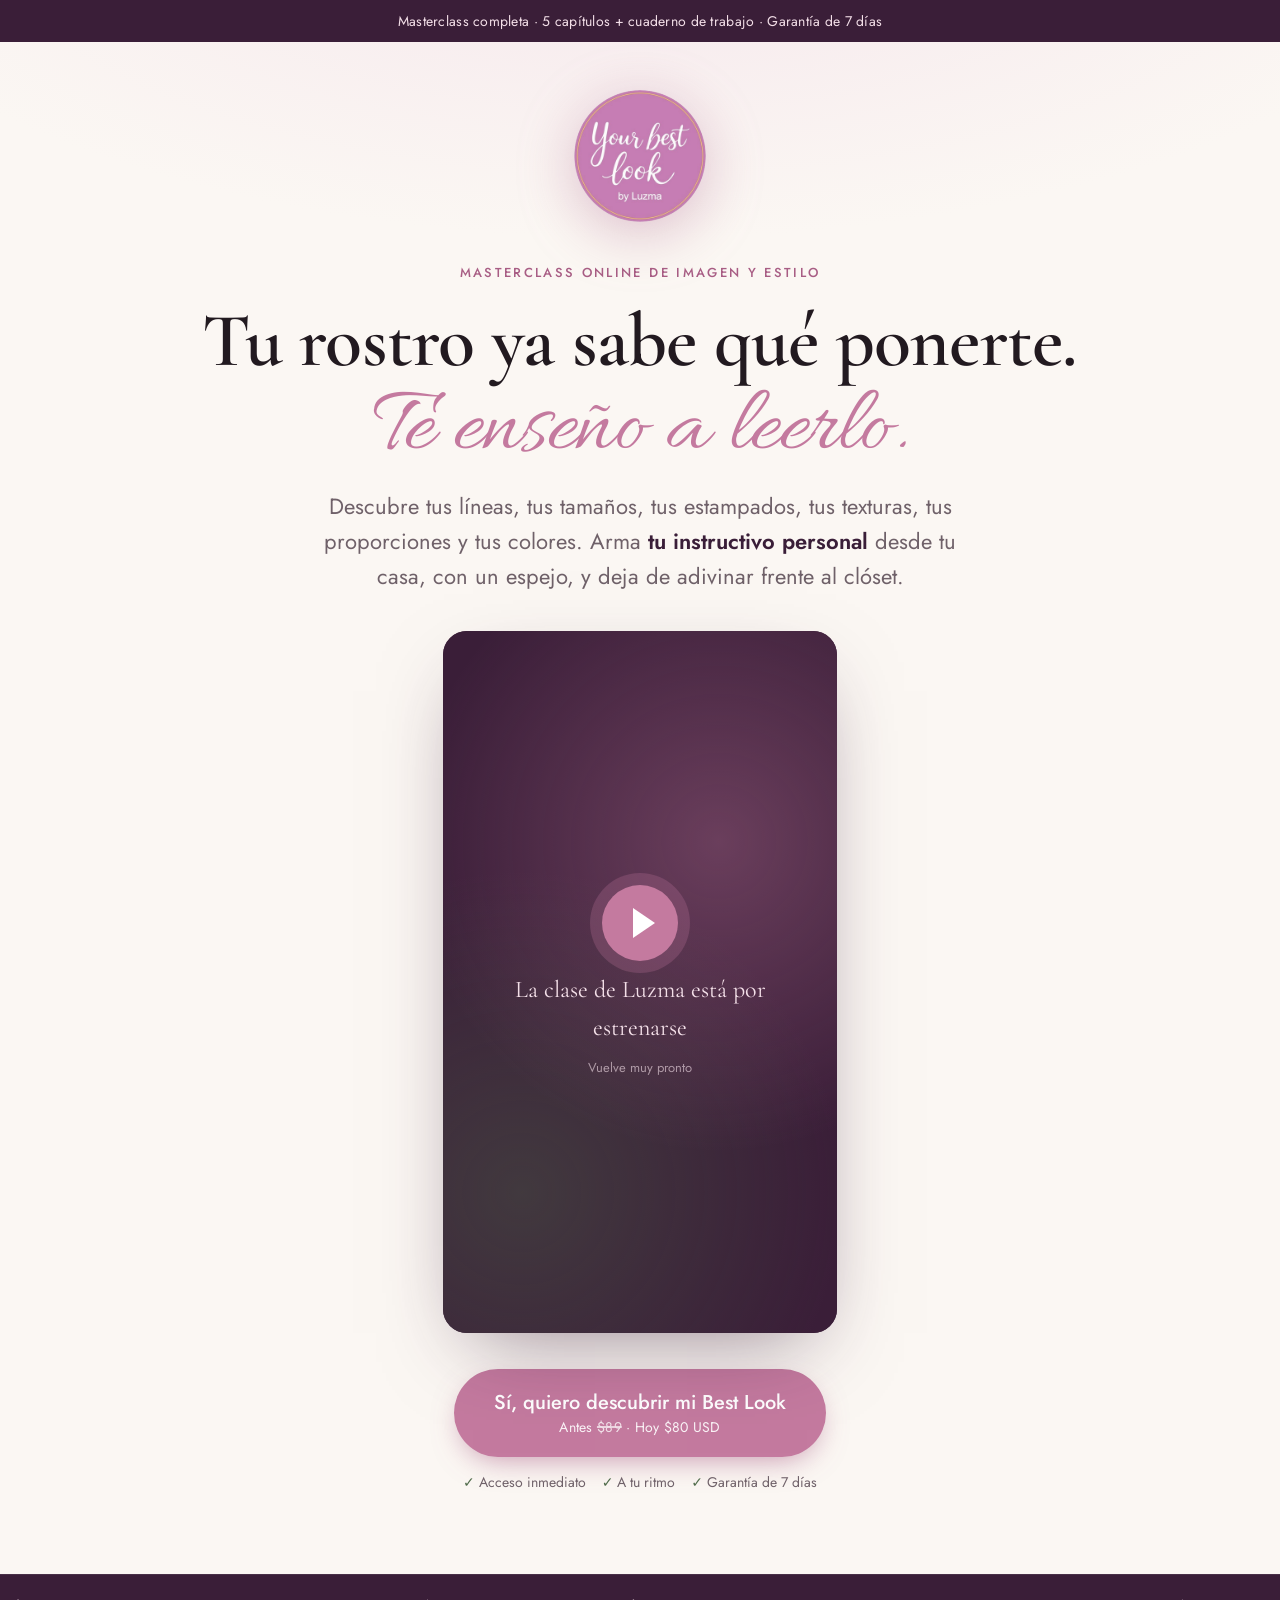
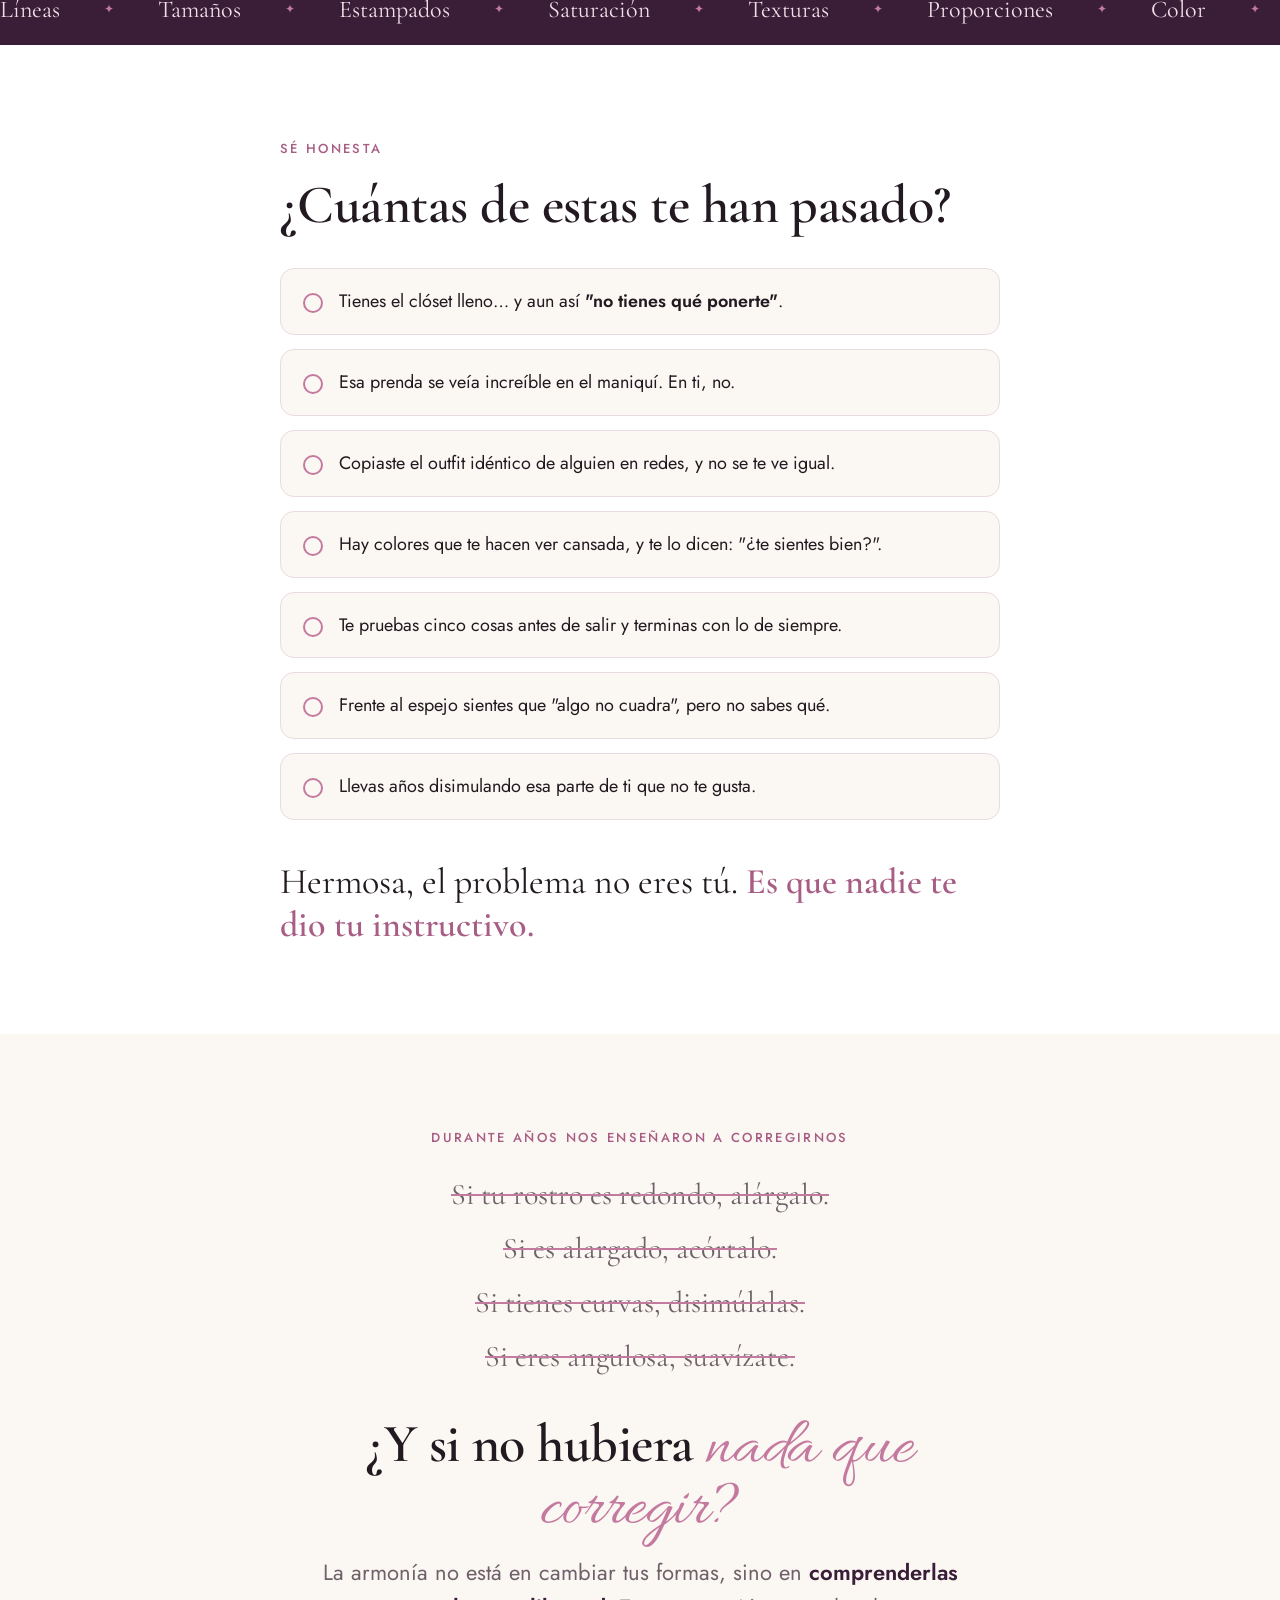
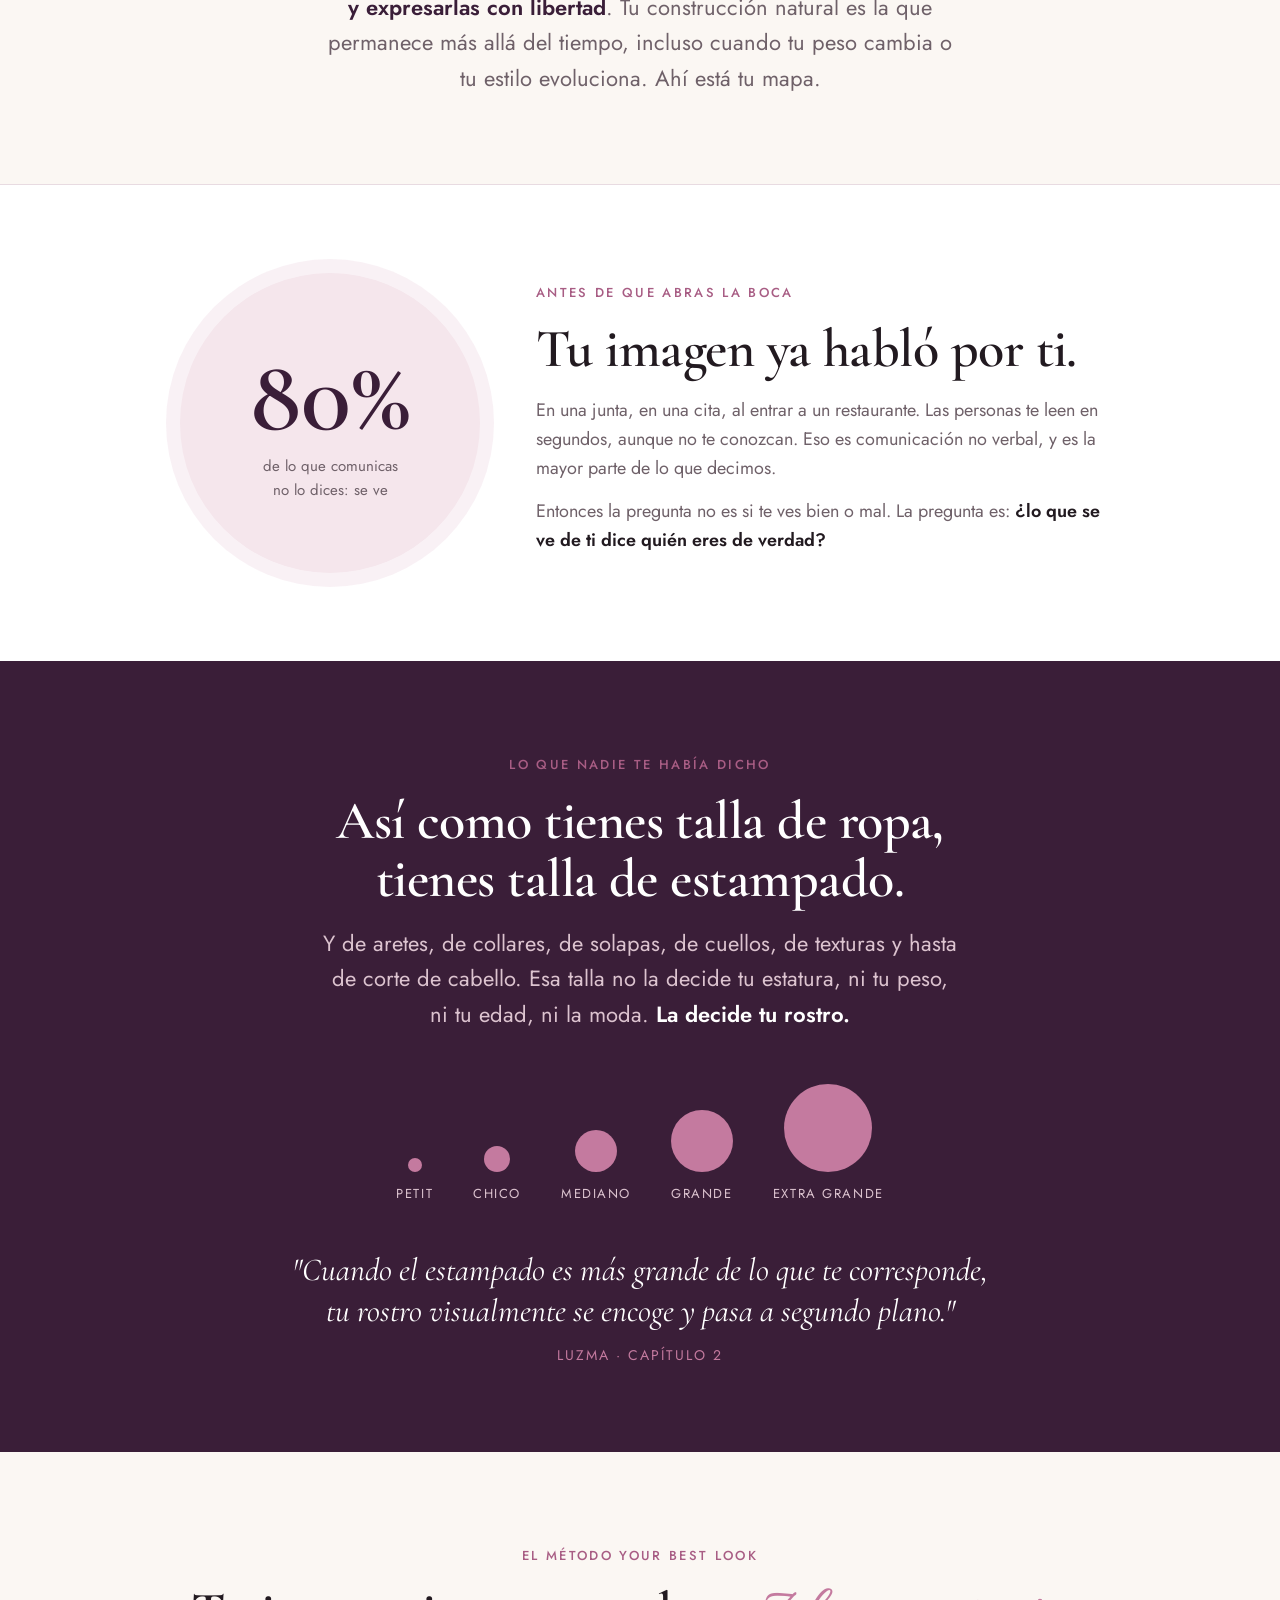
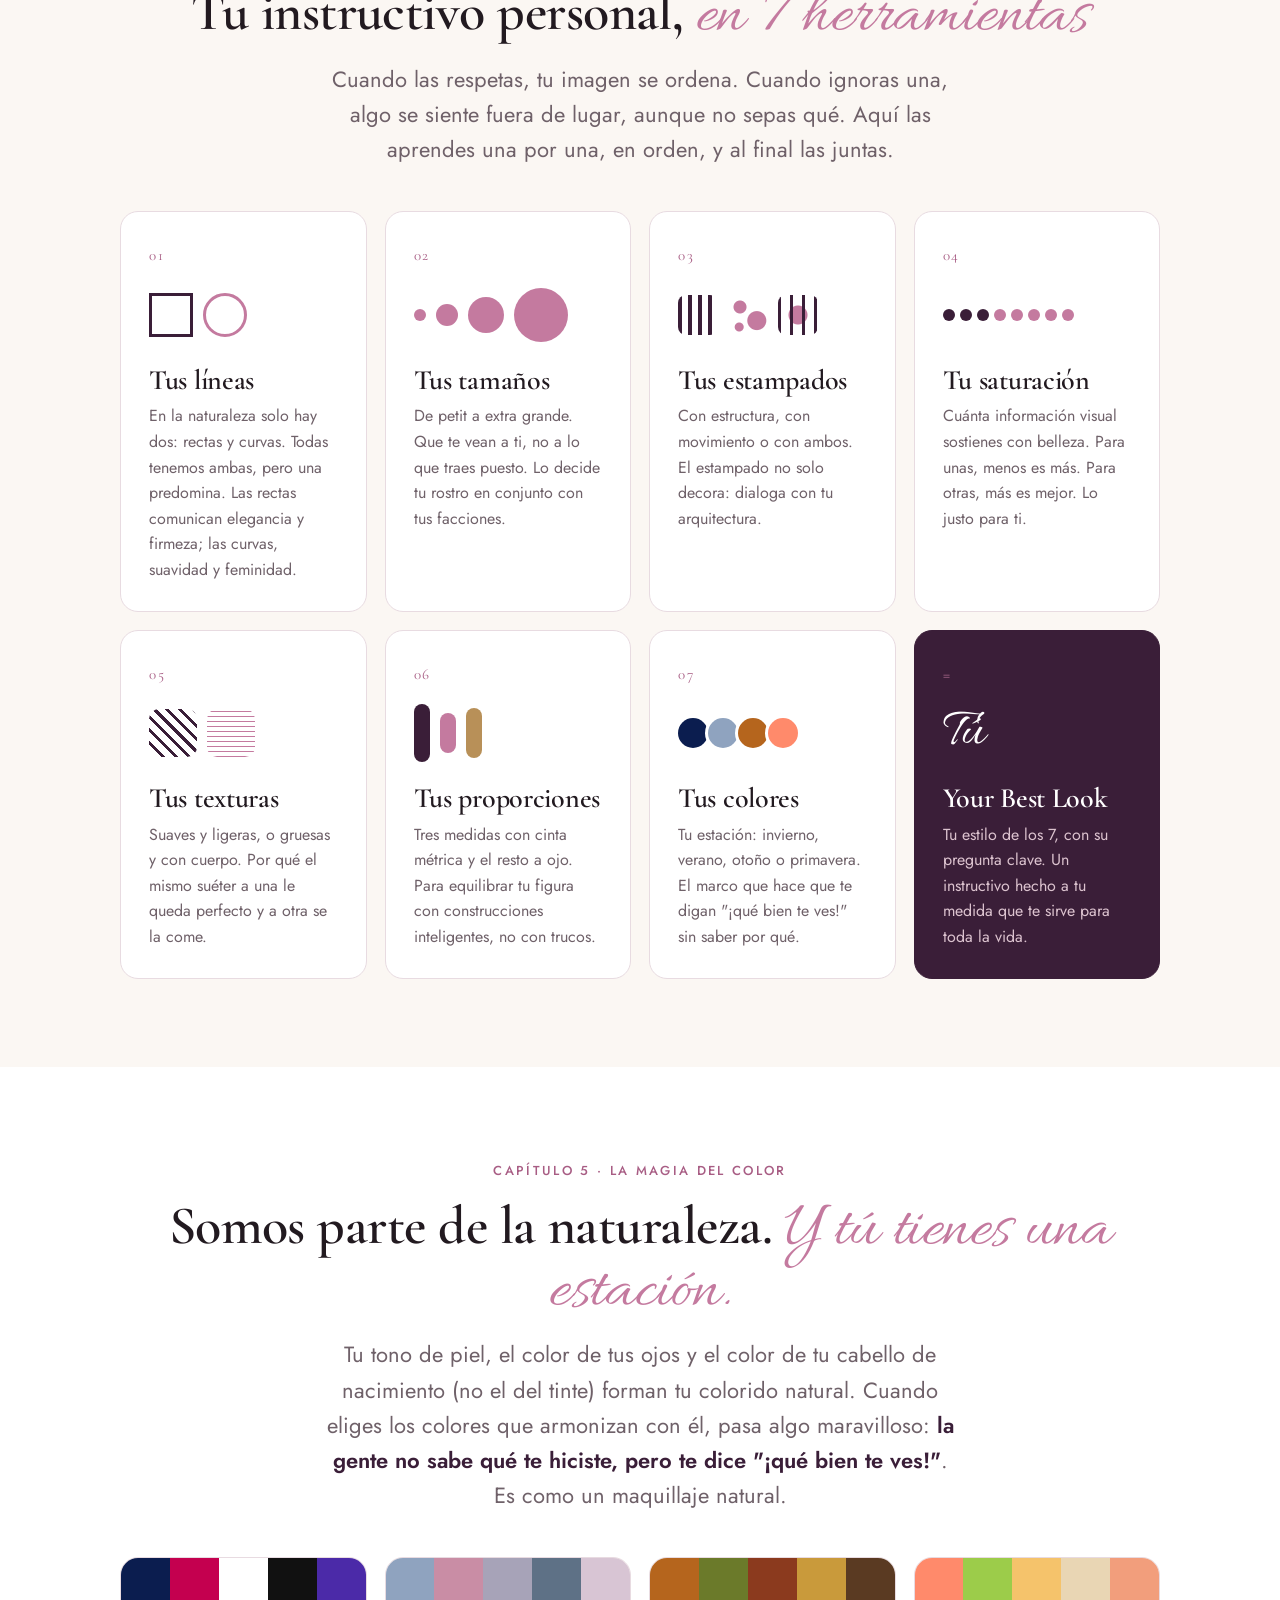
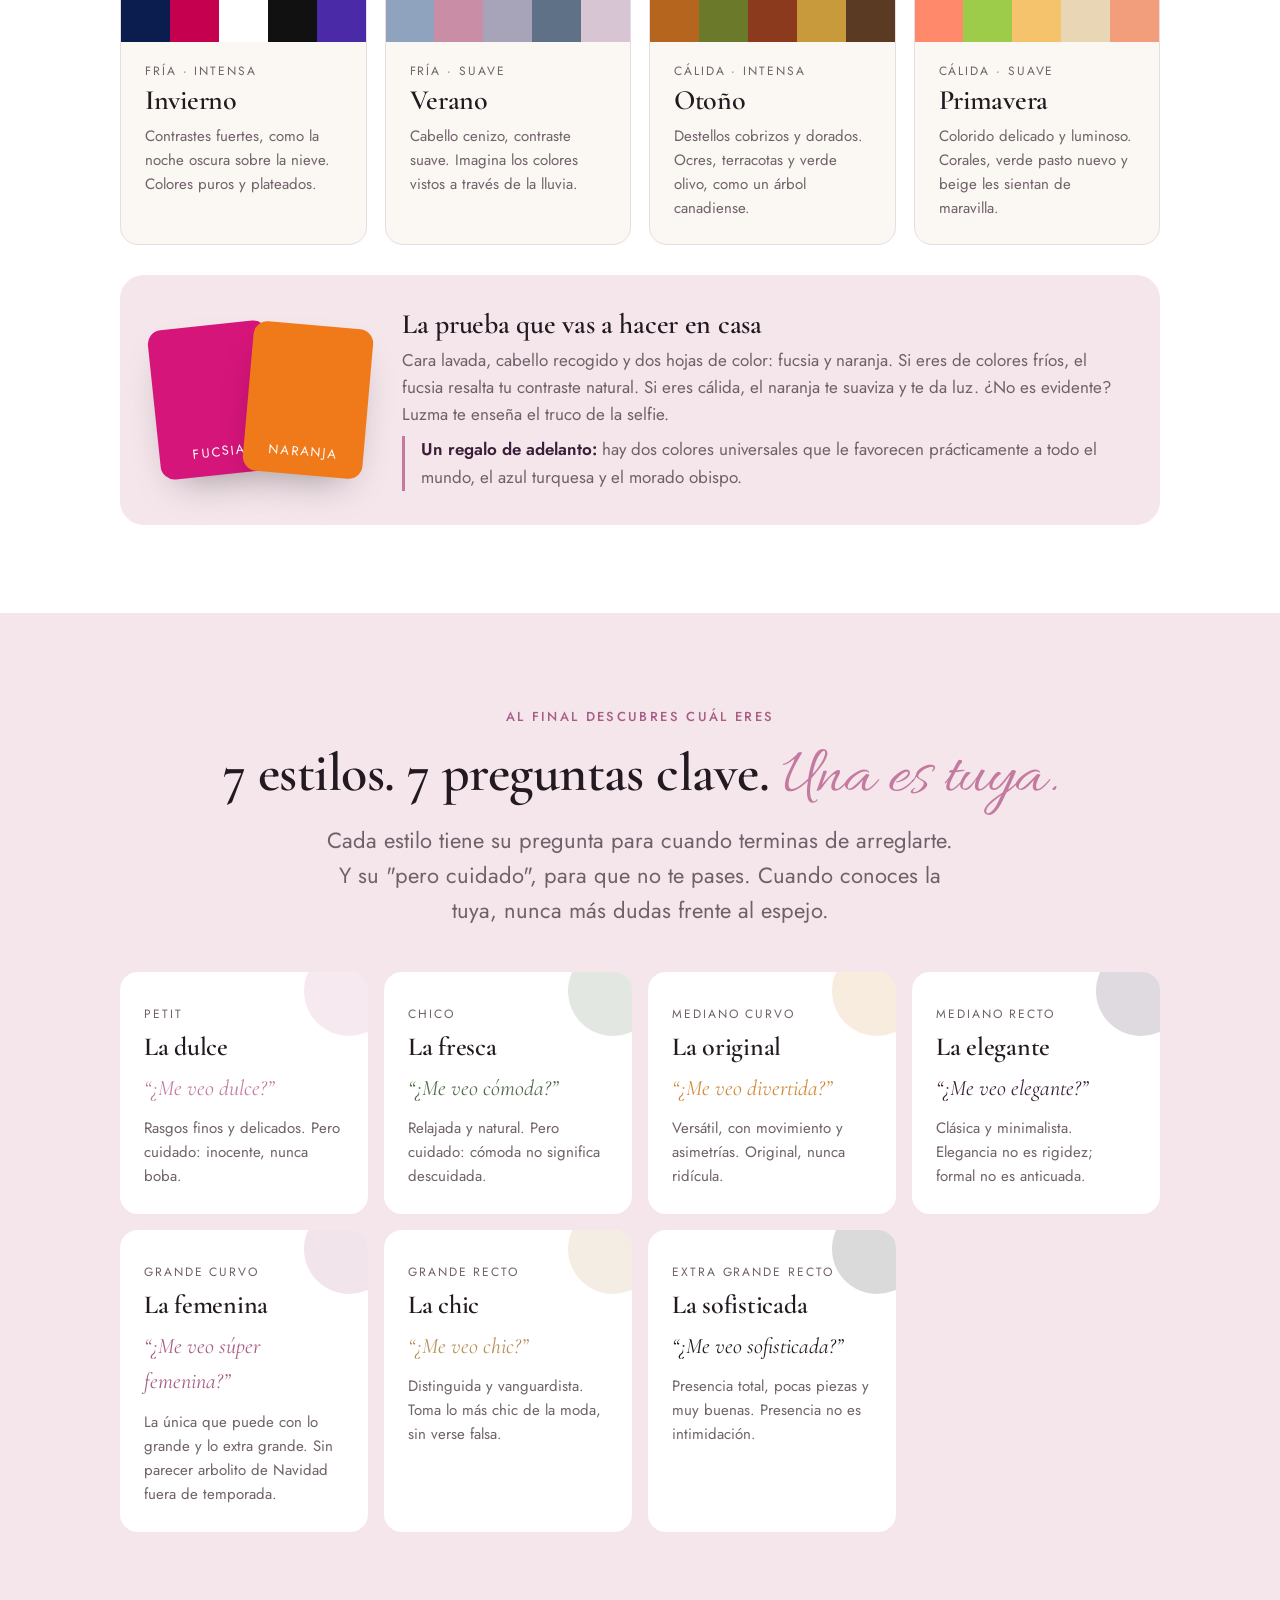
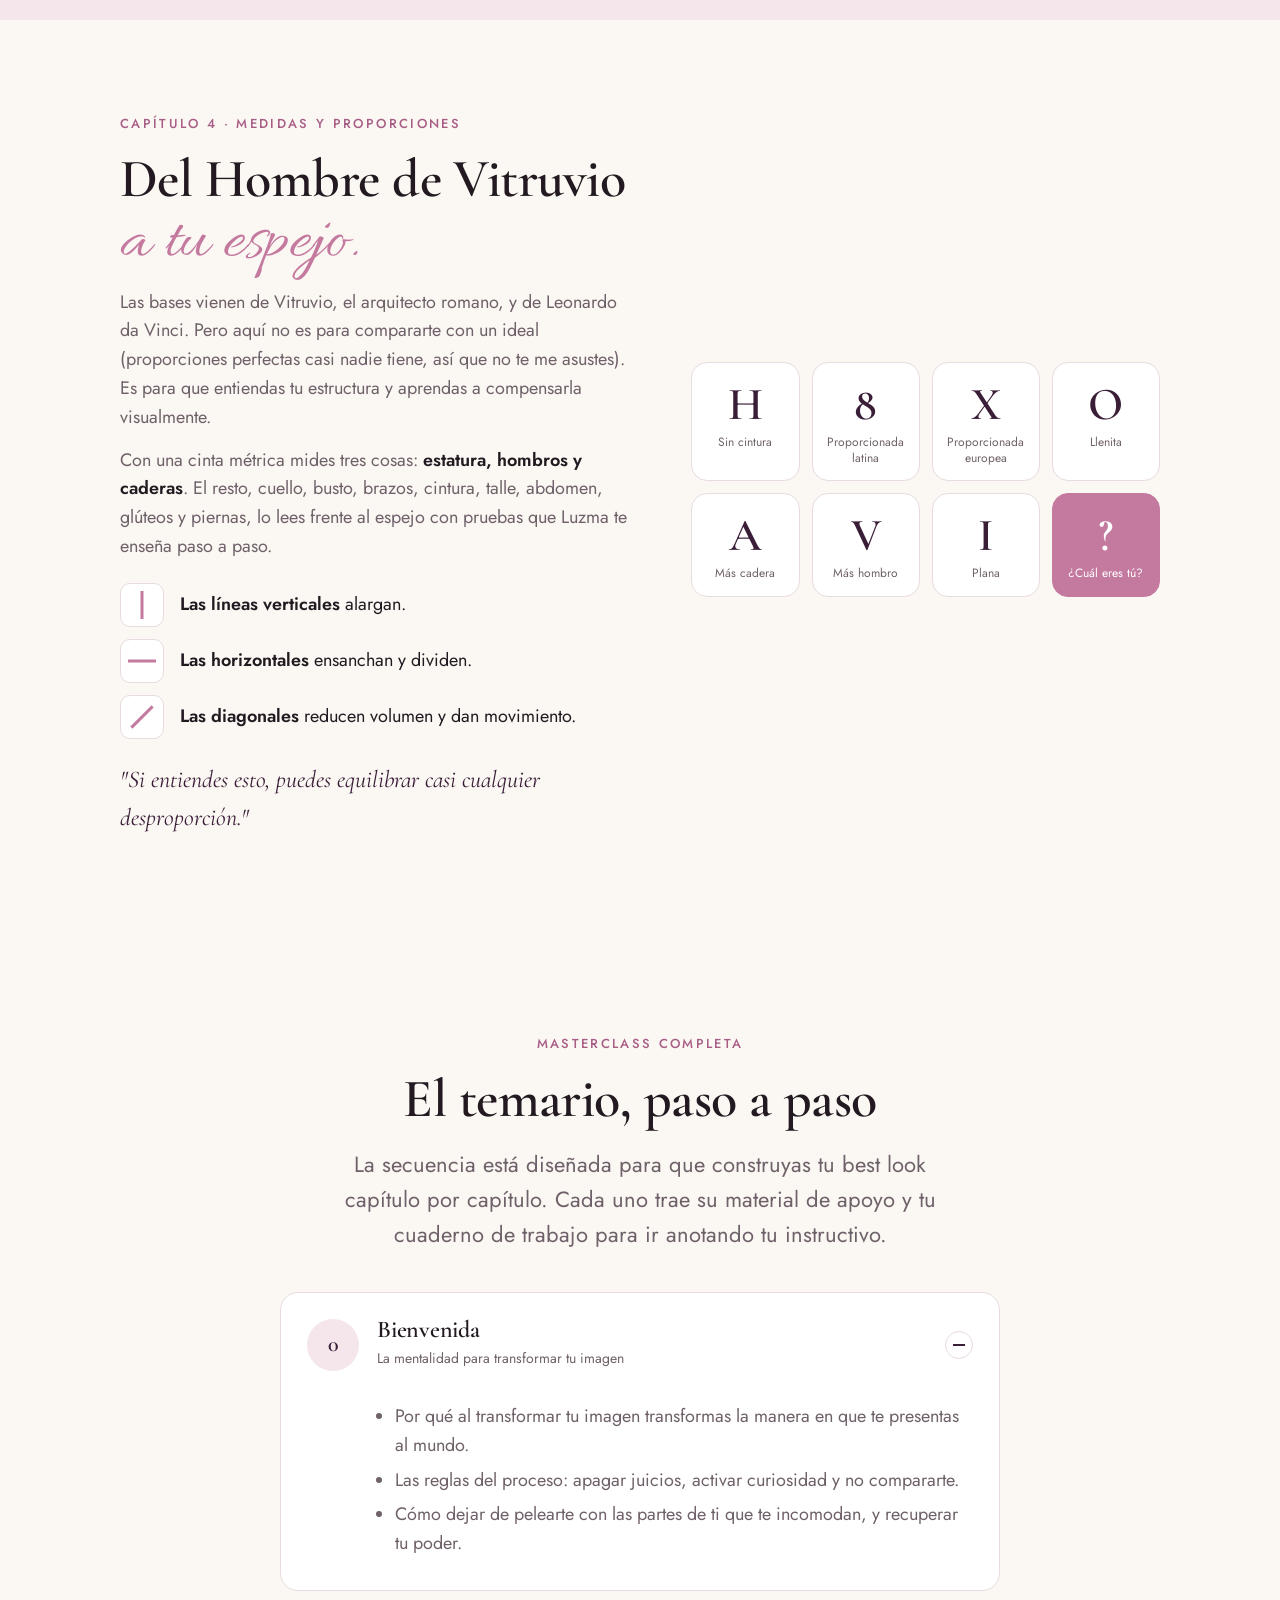
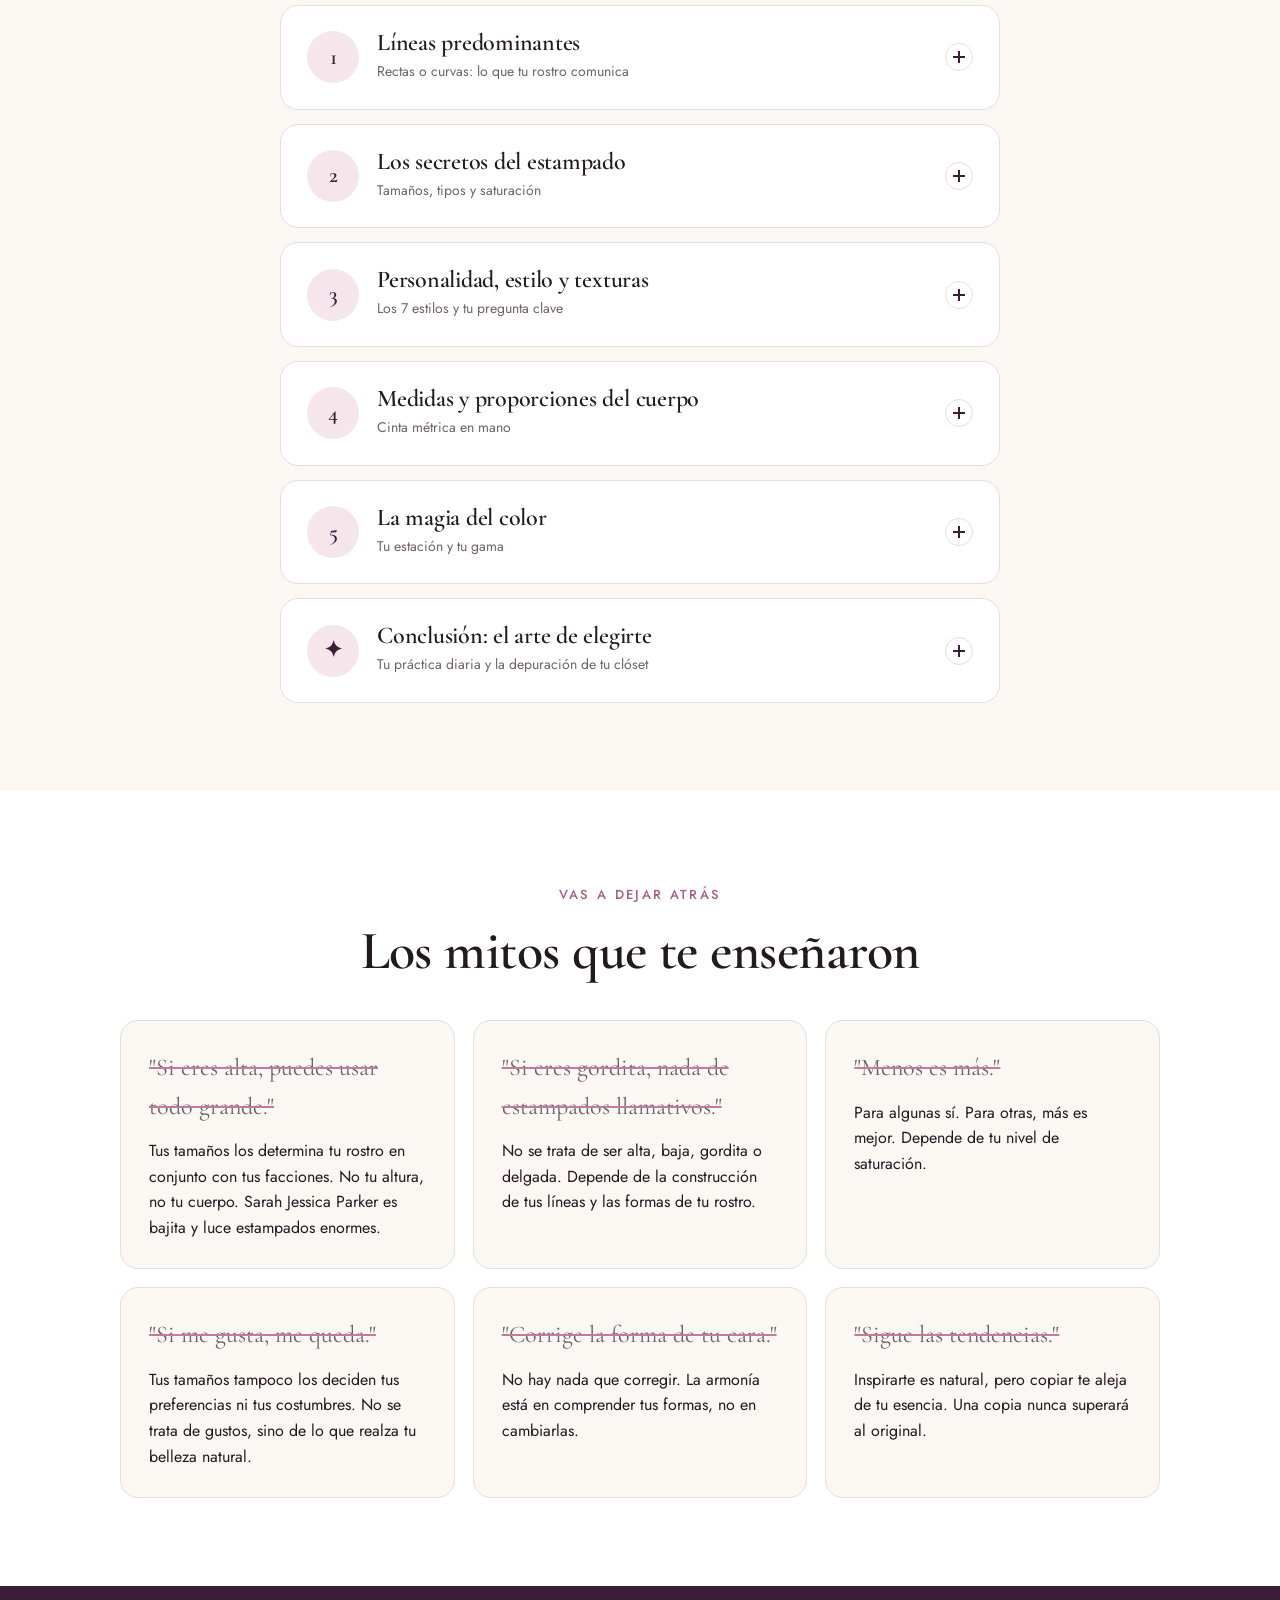
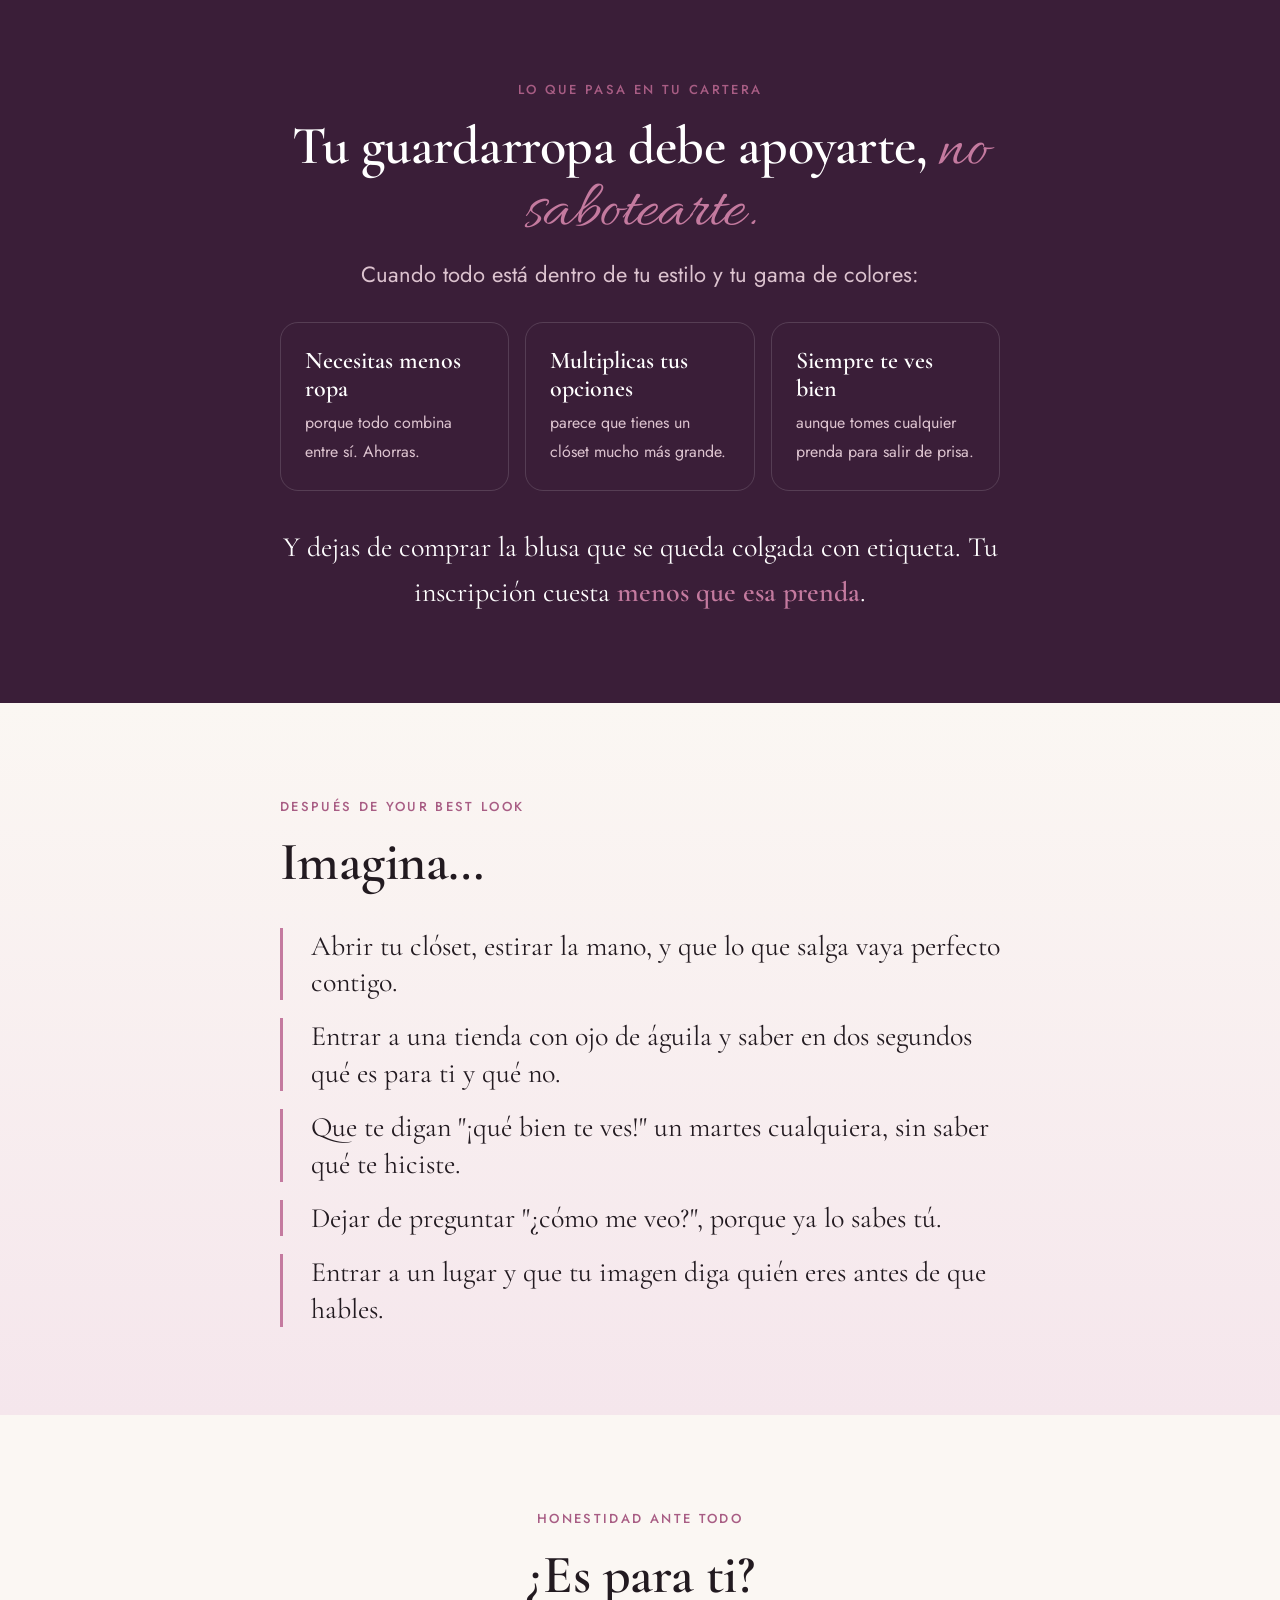
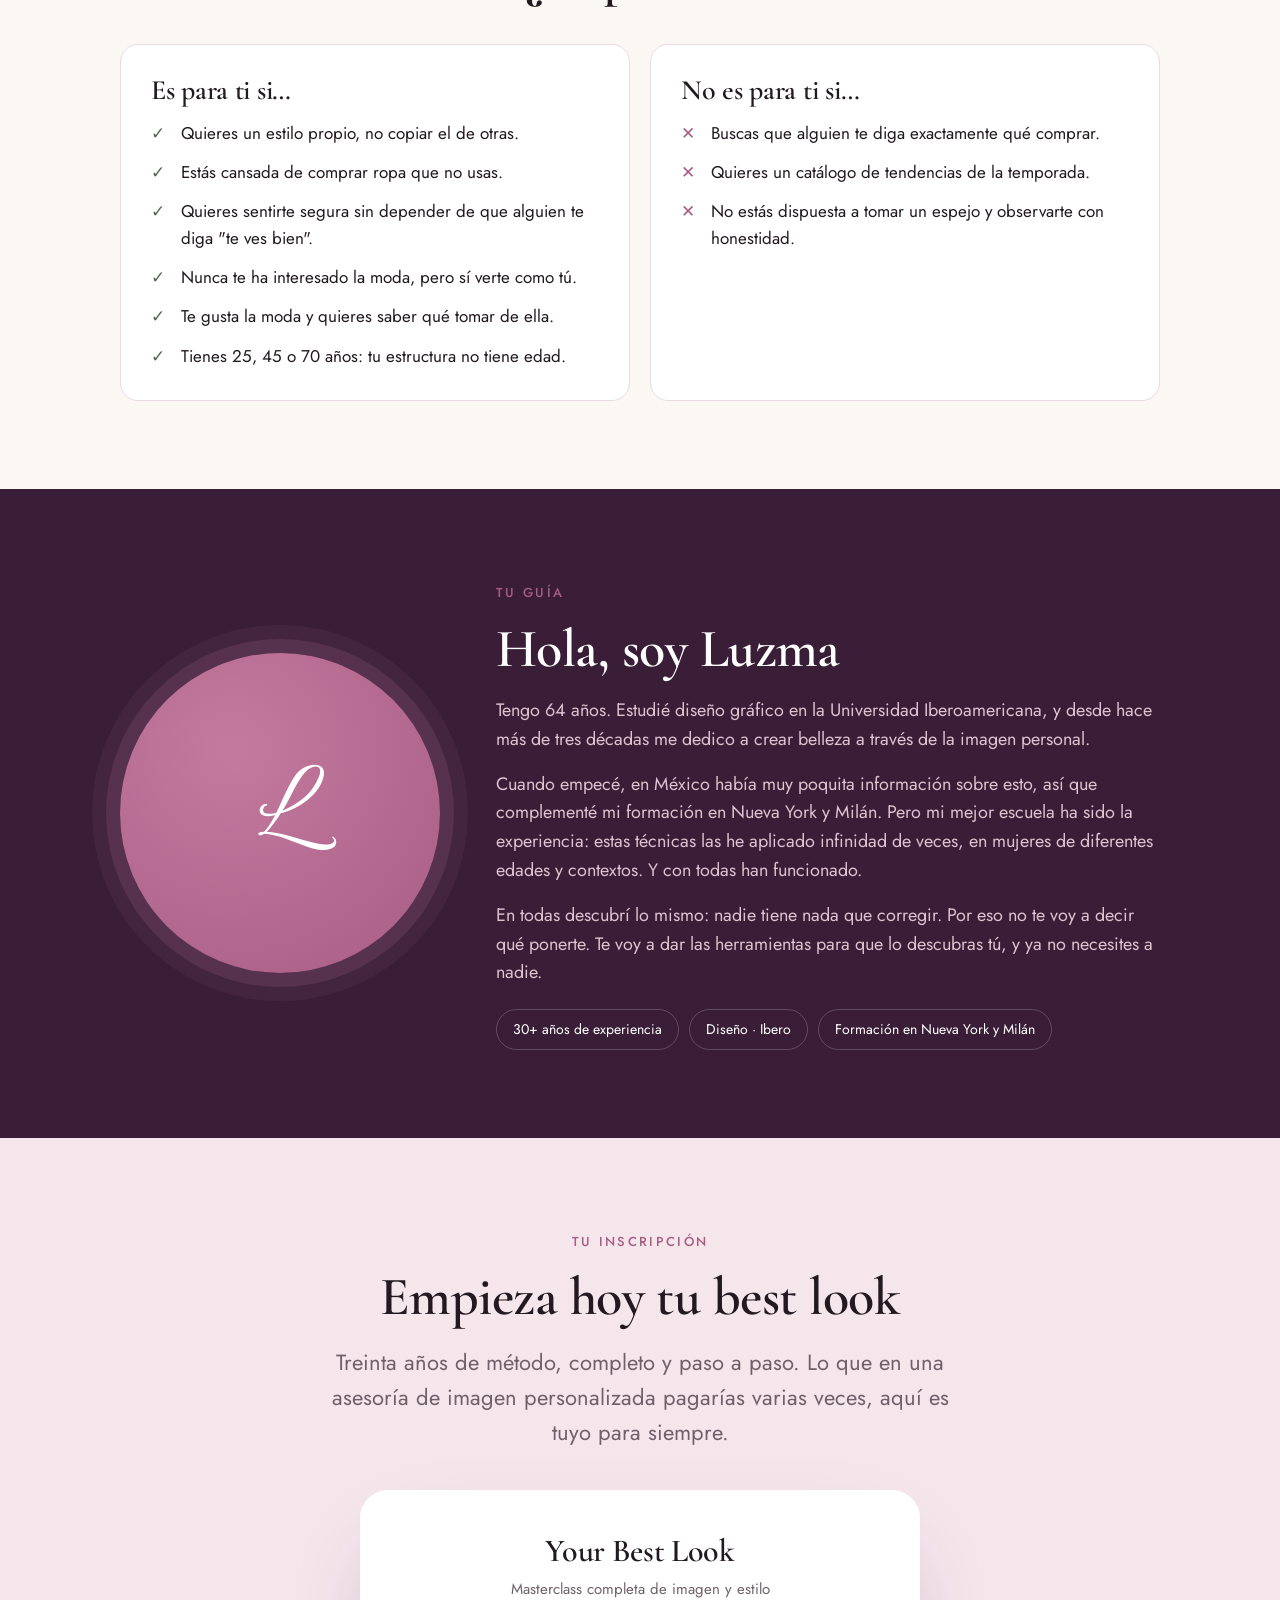
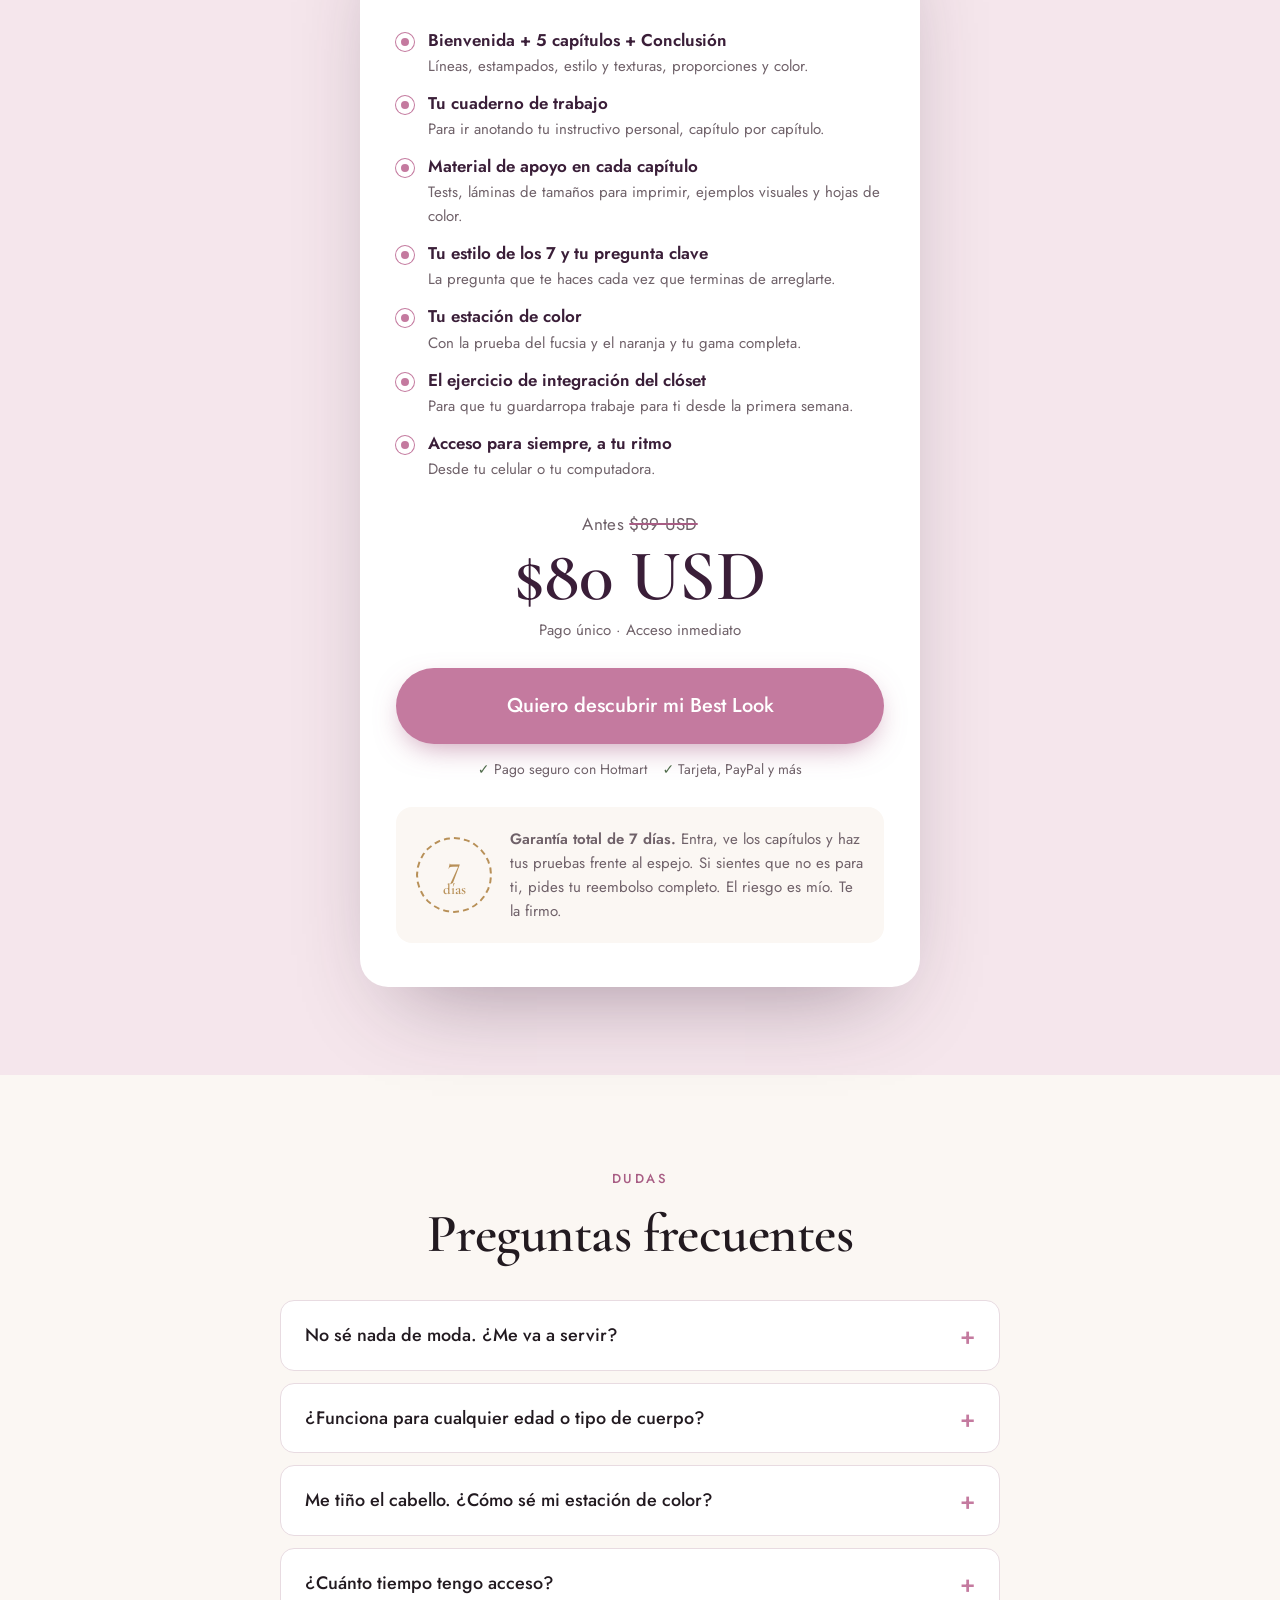
==== index.html @ 501641e7 "Regresar a la versión rosita Co-Authored-By: Claude Opus 5.5 <noreply@anthropic.com>" ====
<!doctype html>
<html lang="es">
<head>
<meta charset="utf-8">
<meta name="viewport" content="width=device-width,initial-scale=1">
<!-- Meta Pixel -->
<script>
!function(f,b,e,v,n,t,s){if(f.fbq)return;n=f.fbq=function(){n.callMethod?
n.callMethod.apply(n,arguments):n.queue.push(arguments)};if(!f._fbq)f._fbq=n;
n.push=n;n.loaded=!0;n.version='2.0';n.queue=[];t=b.createElement(e);t.async=!0;
t.src=v;s=b.getElementsByTagName(e)[0];s.parentNode.insertBefore(t,s)}(window,
document,'script','https://connect.facebook.net/en_US/fbevents.js');
fbq('init', '2261263981474725');
fbq('track', 'PageView');
</script>
<noscript><img height="1" width="1" style="display:none" src="https://www.facebook.com/tr?id=2261263981474725&ev=PageView&noscript=1"></noscript>
<!-- End Meta Pixel -->
<title>Your Best Look by Luzma | Masterclass online de imagen y estilo</title>
<meta name="description" content="Tu rostro ya sabe qué ponerte. Aprende a leerlo con Luzma: líneas, tamaños, estampados, saturación, texturas, proporciones y color. Masterclass online · $80 USD · Garantía de 7 días.">
<meta property="og:title" content="Your Best Look by Luzma">
<meta property="og:description" content="No te falta ropa. Te falta tu instructivo personal. Masterclass online de imagen y estilo con Luzma, 30+ años creando belleza.">
<link rel="icon" type="image/png" href="assets/favicon.png">
<link rel="apple-touch-icon" href="assets/apple-touch-icon.png">
<meta property="og:image" content="https://your-best-look.lafinestra-web.workers.dev/assets/og.jpg">
<meta name="theme-color" content="#3a1e38">
<link rel="preconnect" href="https://fonts.googleapis.com"><link rel="preconnect" href="https://fonts.gstatic.com" crossorigin>
<link href="https://fonts.googleapis.com/css2?family=Allura&family=Cormorant+Garamond:ital,wght@0,500;0,600;1,500&family=Jost:wght@400;500;600&display=swap" rel="stylesheet">
<link rel="stylesheet" href="assets/styles.css?v=10">
</head>
<body>

<div class="topbar">Masterclass completa · 5 capítulos + cuaderno de trabajo · Garantía de <span data-guarantee>7</span> días</div>

<!-- HERO -->
<header class="hero center">
  <div class="wrap">
    <img class="logo-img" src="assets/logo.png" alt="Your Best Look by Luzma" width="140" height="140"><br>
    <span class="eyebrow">Masterclass online de imagen y estilo</span>
    <h1>Tu rostro ya sabe qué ponerte. <em class="s">Te enseño a leerlo.</em></h1>
    <p class="lead">Descubre tus líneas, tus tamaños, tus estampados, tus texturas, tus proporciones y tus colores. Arma <b>tu instructivo personal</b> desde tu casa, con un espejo, y deja de adivinar frente al clóset.</p>
    <div class="video" data-video></div>
    <div class="hero-cta" data-hero-cta>
      <a class="btn btn--lg btn--stack" data-checkout href="#">Sí, quiero descubrir mi Best Look<small>Antes <s data-price-before>$89</s> · Hoy <span data-price>$80 USD</span></small></a>
      <div class="micro"><span>Acceso inmediato</span><span>A tu ritmo</span><span>Garantía de <span data-guarantee>7</span> días</span></div>
    </div>
  </div>
</header>

<!-- TIRA DE HERRAMIENTAS -->
<div class="toolstrip" aria-label="Lo que vas a dominar">
  <div class="toolstrip__track">
    <span>Líneas</span><span>Tamaños</span><span>Estampados</span><span>Saturación</span><span>Texturas</span><span>Proporciones</span><span>Color</span><span>Tu estilo</span>
    <span aria-hidden="true">Líneas</span><span aria-hidden="true">Tamaños</span><span aria-hidden="true">Estampados</span><span aria-hidden="true">Saturación</span><span aria-hidden="true">Texturas</span><span aria-hidden="true">Proporciones</span><span aria-hidden="true">Color</span><span aria-hidden="true">Tu estilo</span>
  </div>
</div>

<!-- ¿TE SUENA? -->
<section class="pain">
  <div class="wrap narrow">
    <span class="eyebrow">Sé honesta</span>
    <h2>¿Cuántas de estas te han pasado?</h2>
    <ul class="pain-list">
      <li>Tienes el clóset lleno… y aun así <b>"no tienes qué ponerte"</b>.</li>
      <li>Esa prenda se veía increíble en el maniquí. En ti, no.</li>
      <li>Copiaste el outfit idéntico de alguien en redes, y no se te ve igual.</li>
      <li>Hay colores que te hacen ver cansada, y te lo dicen: "¿te sientes bien?".</li>
      <li>Te pruebas cinco cosas antes de salir y terminas con lo de siempre.</li>
      <li>Frente al espejo sientes que "algo no cuadra", pero no sabes qué.</li>
      <li>Llevas años disimulando esa parte de ti que no te gusta.</li>
    </ul>
    <p class="pain-turn">Hermosa, el problema no eres tú. <b>Es que nadie te dio tu instructivo.</b></p>
  </div>
</section>

<!-- NOS ENSEÑARON AL REVÉS -->
<section class="reverse">
  <div class="wrap narrow center">
    <span class="eyebrow">Durante años nos enseñaron a corregirnos</span>
    <div class="rules">
      <p><s>Si tu rostro es redondo, alárgalo.</s></p>
      <p><s>Si es alargado, acórtalo.</s></p>
      <p><s>Si tienes curvas, disimúlalas.</s></p>
      <p><s>Si eres angulosa, suavízate.</s></p>
    </div>
    <h2>¿Y si no hubiera <em class="s">nada que corregir?</em></h2>
    <p class="lead">La armonía no está en cambiar tus formas, sino en <b>comprenderlas y expresarlas con libertad</b>. Tu construcción natural es la que permanece más allá del tiempo, incluso cuando tu peso cambia o tu estilo evoluciona. Ahí está tu mapa.</p>
  </div>
</section>

<!-- NO VERBAL -->
<section class="nonverbal">
  <div class="wrap nv-grid">
    <div class="nv-stat"><b>80%</b><span>de lo que comunicas<br>no lo dices: se ve</span></div>
    <div>
      <span class="eyebrow">Antes de que abras la boca</span>
      <h2>Tu imagen ya habló por ti.</h2>
      <p>En una junta, en una cita, al entrar a un restaurante. Las personas te leen en segundos, aunque no te conozcan. Eso es comunicación no verbal, y es la mayor parte de lo que decimos.</p>
      <p>Entonces la pregunta no es si te ves bien o mal. La pregunta es: <b>¿lo que se ve de ti dice quién eres de verdad?</b></p>
    </div>
  </div>
</section>

<!-- LA GRAN IDEA -->
<section class="idea center">
  <div class="wrap narrow">
    <span class="eyebrow">Lo que nadie te había dicho</span>
    <h2>Así como tienes talla de ropa, tienes talla de estampado.</h2>
    <p class="lead">Y de aretes, de collares, de solapas, de cuellos, de texturas y hasta de corte de cabello. Esa talla no la decide tu estatura, ni tu peso, ni tu edad, ni la moda. <strong style="color:#fff">La decide tu rostro.</strong></p>
    <div class="dots" aria-hidden="true">
      <div class="dot"><i></i>Petit</div>
      <div class="dot"><i></i>Chico</div>
      <div class="dot"><i></i>Mediano</div>
      <div class="dot"><i></i>Grande</div>
      <div class="dot"><i></i>Extra grande</div>
    </div>
    <p class="quote">"Cuando el estampado es más grande de lo que te corresponde, tu rostro visualmente se encoge y pasa a segundo plano."<cite>Luzma · Capítulo 2</cite></p>
  </div>
</section>

<!-- EL MÉTODO: 7 HERRAMIENTAS -->
<section>
  <div class="wrap">
    <div class="center">
      <span class="eyebrow">El método Your Best Look</span>
      <h2>Tu instructivo personal, <em class="s">en 7 herramientas</em></h2>
      <p class="lead">Cuando las respetas, tu imagen se ordena. Cuando ignoras una, algo se siente fuera de lugar, aunque no sepas qué. Aquí las aprendes una por una, en orden, y al final las juntas.</p>
    </div>
    <div class="vars">
      <div class="var"><span class="n">01</span><div class="glyph g-lines"><span></span><span></span></div><h3>Tus líneas</h3><p>En la naturaleza solo hay dos: rectas y curvas. Todas tenemos ambas, pero una predomina. Las rectas comunican elegancia y firmeza; las curvas, suavidad y feminidad.</p></div>
      <div class="var"><span class="n">02</span><div class="glyph g-size"><i></i><i></i><i></i><i></i></div><h3>Tus tamaños</h3><p>De petit a extra grande. Que te vean a ti, no a lo que traes puesto. Lo decide tu rostro en conjunto con tus facciones.</p></div>
      <div class="var"><span class="n">03</span><div class="glyph g-print"><span></span><span></span><span></span></div><h3>Tus estampados</h3><p>Con estructura, con movimiento o con ambos. El estampado no solo decora: dialoga con tu arquitectura.</p></div>
      <div class="var"><span class="n">04</span><div class="glyph g-sat"><i></i><i></i><i></i><i></i><i></i><i></i><i></i><i></i></div><h3>Tu saturación</h3><p>Cuánta información visual sostienes con belleza. Para unas, menos es más. Para otras, más es mejor. Lo justo para ti.</p></div>
      <div class="var"><span class="n">05</span><div class="glyph g-tex"><span></span><span></span></div><h3>Tus texturas</h3><p>Suaves y ligeras, o gruesas y con cuerpo. Por qué el mismo suéter a una le queda perfecto y a otra se la come.</p></div>
      <div class="var"><span class="n">06</span><div class="glyph g-prop"><span></span><span></span><span></span></div><h3>Tus proporciones</h3><p>Tres medidas con cinta métrica y el resto a ojo. Para equilibrar tu figura con construcciones inteligentes, no con trucos.</p></div>
      <div class="var"><span class="n">07</span><div class="glyph g-color"><i></i><i></i><i></i><i></i></div><h3>Tus colores</h3><p>Tu estación: invierno, verano, otoño o primavera. El marco que hace que te digan "¡qué bien te ves!" sin saber por qué.</p></div>
      <div class="var var--result"><span class="n">=</span><div class="glyph"><em class="s" style="font-size:54px;color:#fff">Tú</em></div><h3>Your Best Look</h3><p>Tu estilo de los 7, con su pregunta clave. Un instructivo hecho a tu medida que te sirve para toda la vida.</p></div>
    </div>
  </div>
</section>

<!-- LA MAGIA DEL COLOR -->
<section class="color">
  <div class="wrap">
    <div class="center">
      <span class="eyebrow">Capítulo 5 · La magia del color</span>
      <h2>Somos parte de la naturaleza. <em class="s">Y tú tienes una estación.</em></h2>
      <p class="lead">Tu tono de piel, el color de tus ojos y el color de tu cabello de nacimiento (no el del tinte) forman tu colorido natural. Cuando eliges los colores que armonizan con él, pasa algo maravilloso: <b>la gente no sabe qué te hiciste, pero te dice "¡qué bien te ves!"</b>. Es como un maquillaje natural.</p>
    </div>
    <div class="seasons">
      <div class="season">
        <div class="sw"><i style="--s:#0b1d4f"></i><i style="--s:#c4004f"></i><i style="--s:#ffffff"></i><i style="--s:#111111"></i><i style="--s:#4b2aa8"></i></div>
        <span class="k">Fría · intensa</span><h3>Invierno</h3>
        <p>Contrastes fuertes, como la noche oscura sobre la nieve. Colores puros y plateados.</p>
      </div>
      <div class="season">
        <div class="sw"><i style="--s:#8fa3bf"></i><i style="--s:#c98da5"></i><i style="--s:#a7a3b8"></i><i style="--s:#5e7186"></i><i style="--s:#d8c5d4"></i></div>
        <span class="k">Fría · suave</span><h3>Verano</h3>
        <p>Cabello cenizo, contraste suave. Imagina los colores vistos a través de la lluvia.</p>
      </div>
      <div class="season">
        <div class="sw"><i style="--s:#b5651d"></i><i style="--s:#6b7a2a"></i><i style="--s:#8b3a1e"></i><i style="--s:#c99a3b"></i><i style="--s:#5a3a22"></i></div>
        <span class="k">Cálida · intensa</span><h3>Otoño</h3>
        <p>Destellos cobrizos y dorados. Ocres, terracotas y verde olivo, como un árbol canadiense.</p>
      </div>
      <div class="season">
        <div class="sw"><i style="--s:#ff8a6b"></i><i style="--s:#9ccc4a"></i><i style="--s:#f5c36b"></i><i style="--s:#e9d6b4"></i><i style="--s:#f29e7c"></i></div>
        <span class="k">Cálida · suave</span><h3>Primavera</h3>
        <p>Colorido delicado y luminoso. Corales, verde pasto nuevo y beige les sientan de maravilla.</p>
      </div>
    </div>
    <div class="color-test">
      <div class="ct-swatches" aria-hidden="true"><span class="fx">Fucsia</span><span class="nx">Naranja</span></div>
      <div>
        <h3>La prueba que vas a hacer en casa</h3>
        <p>Cara lavada, cabello recogido y dos hojas de color: fucsia y naranja. Si eres de colores fríos, el fucsia resalta tu contraste natural. Si eres cálida, el naranja te suaviza y te da luz. ¿No es evidente? Luzma te enseña el truco de la selfie.</p>
        <p class="ct-bonus"><b>Un regalo de adelanto:</b> hay dos colores universales que le favorecen prácticamente a todo el mundo, el azul turquesa y el morado obispo.</p>
      </div>
    </div>
  </div>
</section>

<!-- 7 ESTILOS -->
<section class="styles">
  <div class="wrap">
    <div class="center">
      <span class="eyebrow">Al final descubres cuál eres</span>
      <h2>7 estilos. 7 preguntas clave. <em class="s">Una es tuya.</em></h2>
      <p class="lead">Cada estilo tiene su pregunta para cuando terminas de arreglarte. Y su "pero cuidado", para que no te pases. Cuando conoces la tuya, nunca más dudas frente al espejo.</p>
    </div>
    <div class="style-grid">
      <div class="style" style="--c:#c47a9f"><span class="k">Petit</span><h3>La dulce</h3><q>¿Me veo dulce?</q><p>Rasgos finos y delicados. Pero cuidado: inocente, nunca boba.</p></div>
      <div class="style" style="--c:#4f6b4a"><span class="k">Chico</span><h3>La fresca</h3><q>¿Me veo cómoda?</q><p>Relajada y natural. Pero cuidado: cómoda no significa descuidada.</p></div>
      <div class="style" style="--c:#d08a3a"><span class="k">Mediano curvo</span><h3>La original</h3><q>¿Me veo divertida?</q><p>Versátil, con movimiento y asimetrías. Original, nunca ridícula.</p></div>
      <div class="style" style="--c:#3a1e38"><span class="k">Mediano recto</span><h3>La elegante</h3><q>¿Me veo elegante?</q><p>Clásica y minimalista. Elegancia no es rigidez; formal no es anticuada.</p></div>
      <div class="style" style="--c:#a85d84"><span class="k">Grande curvo</span><h3>La femenina</h3><q>¿Me veo súper femenina?</q><p>La única que puede con lo grande y lo extra grande. Sin parecer arbolito de Navidad fuera de temporada.</p></div>
      <div class="style" style="--c:#b89058"><span class="k">Grande recto</span><h3>La chic</h3><q>¿Me veo chic?</q><p>Distinguida y vanguardista. Toma lo más chic de la moda, sin verse falsa.</p></div>
      <div class="style" style="--c:#221a20"><span class="k">Extra grande recto</span><h3>La sofisticada</h3><q>¿Me veo sofisticada?</q><p>Presencia total, pocas piezas y muy buenas. Presencia no es intimidación.</p></div>
    </div>
  </div>
</section>

<!-- PROPORCIONES -->
<section class="props">
  <div class="wrap">
    <div class="props-grid">
      <div>
        <span class="eyebrow">Capítulo 4 · Medidas y proporciones</span>
        <h2>Del Hombre de Vitruvio <em class="s">a tu espejo.</em></h2>
        <p>Las bases vienen de Vitruvio, el arquitecto romano, y de Leonardo da Vinci. Pero aquí no es para compararte con un ideal (proporciones perfectas casi nadie tiene, así que no te me asustes). Es para que entiendas tu estructura y aprendas a compensarla visualmente.</p>
        <p>Con una cinta métrica mides tres cosas: <b>estatura, hombros y caderas</b>. El resto, cuello, busto, brazos, cintura, talle, abdomen, glúteos y piernas, lo lees frente al espejo con pruebas que Luzma te enseña paso a paso.</p>
        <ul class="lines-rule">
          <li><i class="lv"></i><span><b>Las líneas verticales</b> alargan.</span></li>
          <li><i class="lh"></i><span><b>Las horizontales</b> ensanchan y dividen.</span></li>
          <li><i class="ld"></i><span><b>Las diagonales</b> reducen volumen y dan movimiento.</span></li>
        </ul>
        <p class="props-close">"Si entiendes esto, puedes equilibrar casi cualquier desproporción."</p>
      </div>
      <div class="shapes" aria-label="Siluetas H, 8, X, O, A, V, I">
        <div><b>H</b><span>Sin cintura</span></div>
        <div><b>8</b><span>Proporcionada latina</span></div>
        <div><b>X</b><span>Proporcionada europea</span></div>
        <div><b>O</b><span>Llenita</span></div>
        <div><b>A</b><span>Más cadera</span></div>
        <div><b>V</b><span>Más hombro</span></div>
        <div><b>I</b><span>Plana</span></div>
        <div class="shapes__you"><b>?</b><span>¿Cuál eres tú?</span></div>
      </div>
    </div>
  </div>
</section>

<!-- TEMARIO -->
<section id="temario">
  <div class="wrap narrow">
    <div class="center">
      <span class="eyebrow">Masterclass completa</span>
      <h2>El temario, paso a paso</h2>
      <p class="lead">La secuencia está diseñada para que construyas tu best look capítulo por capítulo. Cada uno trae su material de apoyo y tu cuaderno de trabajo para ir anotando tu instructivo.</p>
    </div>
    <div class="chapters">
      <details class="ch" open>
        <summary><span class="num">0</span><div><h3>Bienvenida</h3><span class="meta">La mentalidad para transformar tu imagen</span></div><span class="plus"></span></summary>
        <div class="body"><ul>
          <li>Por qué al transformar tu imagen transformas la manera en que te presentas al mundo.</li>
          <li>Las reglas del proceso: apagar juicios, activar curiosidad y no compararte.</li>
          <li>Cómo dejar de pelearte con las partes de ti que te incomodan, y recuperar tu poder.</li>
        </ul></div>
      </details>
      <details class="ch">
        <summary><span class="num">1</span><div><h3>Líneas predominantes</h3><span class="meta">Rectas o curvas: lo que tu rostro comunica</span></div><span class="plus"></span></summary>
        <div class="body"><ul>
          <li>El test del espejo: cabello recogido y observación sin juicios.</li>
          <li>Cómo leer tu frente, cejas, nariz, pómulos, labios y mandíbula.</li>
          <li>Lo que revelan tus hombros y tu muñeca.</li>
          <li>Los tipos de rostro y por qué el tamaño cambia todo.</li>
          <li>Qué te conviene realzar, elegancia o feminidad, en ropa, zapatos, bolsos, collares y gafas.</li>
        </ul></div>
      </details>
      <details class="ch">
        <summary><span class="num">2</span><div><h3>Los secretos del estampado</h3><span class="meta">Tamaños, tipos y saturación</span></div><span class="plus"></span></summary>
        <div class="body"><ul>
          <li>Los mitos que te alejan de tu estampado ideal (no, no depende de tu altura ni de tu cuerpo).</li>
          <li>Secreto 1: tu tamaño, de petit a extra grande, con la prueba de los lunares.</li>
          <li>Secreto 2: estampados con estructura, con movimiento o con ambos.</li>
          <li>Secreto 3: la saturación, desde estoperoles y flecos hasta encaje, pedrería y volantes.</li>
          <li>Cómo enmarcar tu rostro con aretes, collares, solapas, cuellos y cortes de cabello.</li>
        </ul></div>
      </details>
      <details class="ch">
        <summary><span class="num">3</span><div><h3>Personalidad, estilo y texturas</h3><span class="meta">Los 7 estilos y tu pregunta clave</span></div><span class="plus"></span></summary>
        <div class="body"><ul>
          <li>Personalidad no es lo mismo que estilo: cómo conectar quién eres con lo que usas.</li>
          <li>Los 7 estilos, del petit al extra grande recto, con su pregunta clave y su "pero cuidado".</li>
          <li>Qué texturas te favorecen, y cómo vestirte en frío y en calor sin perder estilo.</li>
          <li>Ejercicios de análisis con ejemplos reales.</li>
        </ul></div>
      </details>
      <details class="ch">
        <summary><span class="num">4</span><div><h3>Medidas y proporciones del cuerpo</h3><span class="meta">Cinta métrica en mano</span></div><span class="plus"></span></summary>
        <div class="body"><ul>
          <li>Cómo medir tu estatura, hombros y caderas con precisión.</li>
          <li>Cómo leer cuello, busto, brazos, cintura, talle, abdomen, glúteos y piernas frente al espejo.</li>
          <li>Las siluetas H, 8, X, O, A, V e I.</li>
          <li>Líneas verticales, horizontales y diagonales: cómo usarlas para equilibrar tu figura.</li>
        </ul></div>
      </details>
      <details class="ch">
        <summary><span class="num">5</span><div><h3>La magia del color</h3><span class="meta">Tu estación y tu gama</span></div><span class="plus"></span></summary>
        <div class="body"><ul>
          <li>Cómo el color afecta tu ánimo, tu energía y lo que comunicas.</li>
          <li>Colores fríos y cálidos, y los dos colores universales.</li>
          <li>Las 4 estaciones: invierno, verano, otoño y primavera.</li>
          <li>La prueba del fucsia y el naranja (y el truco de la selfie).</li>
          <li>Cómo elegir el tinte de tu cabello sin apagarte.</li>
        </ul></div>
      </details>
      <details class="ch">
        <summary><span class="num">✦</span><div><h3>Conclusión: el arte de elegirte</h3><span class="meta">Tu práctica diaria y la depuración de tu clóset</span></div><span class="plus"></span></summary>
        <div class="body"><ul>
          <li>Tu práctica diaria: dos técnicas al día, vayas al súper, al gimnasio o te quedes en casa.</li>
          <li>El ejercicio de integración: revisa tu guardarropa con la nueva lupa, deja ir lo que no te suma y crea combinaciones nuevas.</li>
          <li>La regla del 50% para no tirar estampados que sí te funcionan.</li>
        </ul></div>
      </details>
    </div>
  </div>
</section>

<!-- MITOS -->
<section class="myths">
  <div class="wrap">
    <div class="center">
      <span class="eyebrow">Vas a dejar atrás</span>
      <h2>Los mitos que te enseñaron</h2>
    </div>
    <div class="myth-grid">
      <div class="myth"><s>"Si eres alta, puedes usar todo grande."</s><p>Tus tamaños los determina tu rostro en conjunto con tus facciones. No tu altura, no tu cuerpo. Sarah Jessica Parker es bajita y luce estampados enormes.</p></div>
      <div class="myth"><s>"Si eres gordita, nada de estampados llamativos."</s><p>No se trata de ser alta, baja, gordita o delgada. Depende de la construcción de tus líneas y las formas de tu rostro.</p></div>
      <div class="myth"><s>"Menos es más."</s><p>Para algunas sí. Para otras, más es mejor. Depende de tu nivel de saturación.</p></div>
      <div class="myth"><s>"Si me gusta, me queda."</s><p>Tus tamaños tampoco los deciden tus preferencias ni tus costumbres. No se trata de gustos, sino de lo que realza tu belleza natural.</p></div>
      <div class="myth"><s>"Corrige la forma de tu cara."</s><p>No hay nada que corregir. La armonía está en comprender tus formas, no en cambiarlas.</p></div>
      <div class="myth"><s>"Sigue las tendencias."</s><p>Inspirarte es natural, pero copiar te aleja de tu esencia. Una copia nunca superará al original.</p></div>
    </div>
  </div>
</section>

<!-- CLÓSET Y DINERO -->
<section class="closet">
  <div class="wrap narrow center">
    <span class="eyebrow">Lo que pasa en tu cartera</span>
    <h2>Tu guardarropa debe apoyarte, <em class="s">no sabotearte.</em></h2>
    <p class="lead">Cuando todo está dentro de tu estilo y tu gama de colores:</p>
    <div class="gains">
      <div><b>Necesitas menos ropa</b><span>porque todo combina entre sí. Ahorras.</span></div>
      <div><b>Multiplicas tus opciones</b><span>parece que tienes un clóset mucho más grande.</span></div>
      <div><b>Siempre te ves bien</b><span>aunque tomes cualquier prenda para salir de prisa.</span></div>
    </div>
    <p class="closet-note">Y dejas de comprar la blusa que se queda colgada con etiqueta. Tu inscripción cuesta <b>menos que esa prenda</b>.</p>
  </div>
</section>

<!-- IMAGINA -->
<section class="imagine">
  <div class="wrap narrow">
    <span class="eyebrow">Después de Your Best Look</span>
    <h2>Imagina…</h2>
    <div class="imagine-list">
      <p>Abrir tu clóset, estirar la mano, y que lo que salga vaya perfecto contigo.</p>
      <p>Entrar a una tienda con ojo de águila y saber en dos segundos qué es para ti y qué no.</p>
      <p>Que te digan "¡qué bien te ves!" un martes cualquiera, sin saber qué te hiciste.</p>
      <p>Dejar de preguntar "¿cómo me veo?", porque ya lo sabes tú.</p>
      <p>Entrar a un lugar y que tu imagen diga quién eres antes de que hables.</p>
    </div>
  </div>
</section>

<!-- PARA QUIÉN -->
<section>
  <div class="wrap">
    <div class="center"><span class="eyebrow">Honestidad ante todo</span><h2>¿Es para ti?</h2></div>
    <div class="fit">
      <div class="yes"><h3>Es para ti si…</h3><ul>
        <li>Quieres un estilo propio, no copiar el de otras.</li>
        <li>Estás cansada de comprar ropa que no usas.</li>
        <li>Quieres sentirte segura sin depender de que alguien te diga "te ves bien".</li>
        <li>Nunca te ha interesado la moda, pero sí verte como tú.</li>
        <li>Te gusta la moda y quieres saber qué tomar de ella.</li>
        <li>Tienes 25, 45 o 70 años: tu estructura no tiene edad.</li>
      </ul></div>
      <div class="no"><h3>No es para ti si…</h3><ul>
        <li>Buscas que alguien te diga exactamente qué comprar.</li>
        <li>Quieres un catálogo de tendencias de la temporada.</li>
        <li>No estás dispuesta a tomar un espejo y observarte con honestidad.</li>
      </ul></div>
    </div>
  </div>
</section>

<!-- SOBRE LUZMA -->
<section class="about">
  <div class="wrap about-grid">
    <div class="monogram" aria-hidden="true">L</div>
    <div>
      <span class="eyebrow">Tu guía</span>
      <h2>Hola, soy Luzma</h2>
      <p>Tengo 64 años. Estudié diseño gráfico en la Universidad Iberoamericana, y desde hace más de tres décadas me dedico a crear belleza a través de la imagen personal.</p>
      <p>Cuando empecé, en México había muy poquita información sobre esto, así que complementé mi formación en Nueva York y Milán. Pero mi mejor escuela ha sido la experiencia: estas técnicas las he aplicado infinidad de veces, en mujeres de diferentes edades y contextos. Y con todas han funcionado.</p>
      <p>En todas descubrí lo mismo: nadie tiene nada que corregir. Por eso no te voy a decir qué ponerte. Te voy a dar las herramientas para que lo descubras tú, y ya no necesites a nadie.</p>
      <div class="creds"><span>30+ años de experiencia</span><span>Diseño · Ibero</span><span>Formación en Nueva York y Milán</span></div>
    </div>
  </div>
</section>

<!-- OFERTA -->
<section class="offer center" id="inscribete">
  <div class="wrap">
    <span class="eyebrow">Tu inscripción</span>
    <h2>Empieza hoy tu best look</h2>
    <p class="lead">Treinta años de método, completo y paso a paso. Lo que en una asesoría de imagen personalizada pagarías varias veces, aquí es tuyo para siempre.</p>
    <div class="offer-card">
      <h3>Your Best Look</h3>
      <p class="offer-sub">Masterclass completa de imagen y estilo</p>
      <ul class="stack">
        <li><b>Bienvenida + 5 capítulos + Conclusión</b><span>Líneas, estampados, estilo y texturas, proporciones y color.</span></li>
        <li><b>Tu cuaderno de trabajo</b><span>Para ir anotando tu instructivo personal, capítulo por capítulo.</span></li>
        <li><b>Material de apoyo en cada capítulo</b><span>Tests, láminas de tamaños para imprimir, ejemplos visuales y hojas de color.</span></li>
        <li><b>Tu estilo de los 7 y tu pregunta clave</b><span>La pregunta que te haces cada vez que terminas de arreglarte.</span></li>
        <li><b>Tu estación de color</b><span>Con la prueba del fucsia y el naranja y tu gama completa.</span></li>
        <li><b>El ejercicio de integración del clóset</b><span>Para que tu guardarropa trabaje para ti desde la primera semana.</span></li>
        <li><b>Acceso para siempre, a tu ritmo</b><span>Desde tu celular o tu computadora.</span></li>
      </ul>
      <div class="price"><span class="was">Antes <s data-price-before>$89 USD</s></span><span class="amt" data-price>$80 USD</span><span class="note">Pago único · Acceso inmediato</span></div>
      <a class="btn btn--lg btn--block" data-checkout href="#">Quiero descubrir mi Best Look</a>
      <div class="micro"><span>Pago seguro con Hotmart</span><span>Tarjeta, PayPal y más</span></div>
      <div class="guarantee">
        <div class="seal"><div><b data-guarantee>7</b>días</div></div>
        <p><strong>Garantía total de <span data-guarantee>7</span> días.</strong> Entra, ve los capítulos y haz tus pruebas frente al espejo. Si sientes que no es para ti, pides tu reembolso completo. El riesgo es mío. Te la firmo.</p>
      </div>
    </div>
  </div>
</section>

<!-- FAQ -->
<section>
  <div class="wrap narrow">
    <div class="center"><span class="eyebrow">Dudas</span><h2>Preguntas frecuentes</h2></div>
    <div class="faq">
      <details><summary>No sé nada de moda. ¿Me va a servir?</summary><p>Sí. Your Best Look no es un curso de moda: es aprender a leerte. Vas paso a paso, con un espejo, tu cuaderno de trabajo y tu material de apoyo. No necesitas experiencia previa.</p></details>
      <details><summary>¿Funciona para cualquier edad o tipo de cuerpo?</summary><p>Sí. Tu construcción natural permanece más allá del tiempo, incluso cuando tu peso cambia. Estas técnicas se han aplicado en mujeres de diferentes edades y contextos.</p></details>
      <details><summary>Me tiño el cabello. ¿Cómo sé mi estación de color?</summary><p>Tu colorido natural se lee con tu piel, tus ojos y tu color de cabello de nacimiento. En el capítulo 5 haces la prueba del fucsia y el naranja con la cara lavada, y aprendes a elegir un tinte que no te apague.</p></details>
      <details><summary>¿Cuánto tiempo tengo acceso?</summary><p>Para siempre. Puedes verlo a tu ritmo, aunque te recomiendo no postergar demasiado: la constancia es lo que hace que lo integres en tu día a día.</p></details>
      <details><summary>¿Qué necesito para tomar el curso?</summary><p>Un espejo (de cuerpo completo, si tienes), tu celular o computadora, una cinta métrica para el capítulo 4 y ganas de observarte sin juicios.</p></details>
      <details><summary>¿Cómo pago y cómo recibo el acceso?</summary><p>El pago es seguro a través de Hotmart, con tarjeta y otros métodos según tu país. Al terminar recibes tu acceso por correo de inmediato.</p></details>
      <details><summary>¿Y si no me gusta?</summary><p>Tienes <span data-guarantee>7</span> días de garantía. Si sientes que no es para ti, solicitas tu reembolso completo desde Hotmart. Sin preguntas.</p></details>
      <details><summary>¿Me vas a decir qué comprar?</summary><p>No. Te voy a dar las herramientas para que tú lo descubras. Si te digo qué ponerte, me vas a necesitar siempre. Si te enseño a leerte, ya no vas a necesitar a nadie.</p></details>
    </div>
  </div>
</section>

<!-- CTA FINAL -->
<section class="final">
  <div class="wrap">
    <img class="logo-img" src="assets/logo.png" alt="Your Best Look by Luzma" width="140" height="140">
    <h2 style="margin-top:28px">Una copia nunca superará al original. <em class="s">Y tú eres el original.</em></h2>
    <p class="lead">El primer paso ya lo diste: llegaste hasta aquí. El siguiente es atreverte. Porque cambiar es evolucionar, y es un proceso bien bonito.</p>
    <a class="btn btn--lg btn--stack" data-checkout href="#">Sí, quiero descubrir mi Best Look<small>Antes <s data-price-before>$89</s> · Hoy <span data-price>$80 USD</span></small></a>
    <div class="micro"><span>Acceso inmediato</span><span>Garantía de <span data-guarantee>7</span> días</span></div>
  </div>
</section>

<footer>© Your Best Look by Luzma · La belleza se construye equilibrando detalles.</footer>

<div class="sticky-cta">
  <div class="t"><b>Your Best Look</b><s class="was-inline" data-price-before>$89</s> <span data-price>$80 USD</span><span class="sticky-g"> · Garantía de <span data-guarantee>7</span> días</span></div>
  <a class="btn" data-checkout href="#">Quiero mi Best Look</a>
</div>

<script src="assets/config.js?v=5"></script>
<script src="assets/app.js?v=5"></script>
</body>
</html>
---- assets/styles.css ----
/* Your Best Look by Luzma */
:root{
  --plum:#3a1e38; --plum-2:#4e2a4b; --mauve:#c47a9f; --mauve-d:#a85d84;
  --blush:#f5e6ec; --cream:#fbf7f3; --ink:#221a20; --muted:#6f6169;
  --gold:#b89058; --leaf:#4f6b4a; --line:#e8dbe1;
  --serif:"Cormorant Garamond",Georgia,serif; --sans:"Jost",system-ui,sans-serif; --script:"Allura",cursive;
  --r:18px; --max:1080px;
}
*{box-sizing:border-box;margin:0;padding:0}
html{scroll-behavior:smooth;-webkit-text-size-adjust:100%}
body{font-family:var(--sans);color:var(--ink);background:var(--cream);font-size:18px;line-height:1.6;overflow-x:hidden}
img{max-width:100%;display:block}
a{color:inherit}
.wrap{max-width:var(--max);margin:0 auto;padding:0 20px}
.narrow{max-width:760px}
section{padding:88px 0}
h1,h2,h3{font-family:var(--serif);font-weight:600;line-height:1.08;letter-spacing:-.01em}
h1{font-size:clamp(40px,7vw,76px)}
h2{font-size:clamp(34px,5vw,54px);margin-bottom:18px}
h3{font-size:28px;margin-bottom:8px}
em.s{font-family:var(--script);font-style:normal;font-weight:400;color:var(--mauve);font-size:1.25em;line-height:.8}
.eyebrow{display:inline-block;font-size:13px;letter-spacing:.18em;text-transform:uppercase;font-weight:500;color:var(--mauve-d);margin-bottom:16px}
.lead{font-size:clamp(19px,2.2vw,22px);color:var(--muted);max-width:640px}
.center{text-align:center}.center .lead{margin-left:auto;margin-right:auto}

/* Logo */
.logo{display:inline-flex;flex-direction:column;align-items:center;justify-content:center;width:64px;height:64px;border-radius:50%;background:var(--mauve);color:#fff;font-family:var(--script);font-size:19px;line-height:.85;text-align:center;box-shadow:0 0 0 4px rgba(196,122,159,.18)}
.logo small{display:block;font-family:var(--sans);font-size:7px;letter-spacing:.12em;margin-top:2px}

/* Botones */
.btn{display:inline-flex;align-items:center;justify-content:center;gap:10px;background:var(--mauve);color:#fff;text-decoration:none;font-weight:500;font-size:18px;padding:19px 34px;border-radius:999px;border:0;cursor:pointer;box-shadow:0 10px 30px -10px rgba(168,93,132,.7);transition:transform .2s,background .2s}
.btn:hover{background:var(--mauve-d);transform:translateY(-2px)}
.btn--lg{font-size:20px;padding:22px 40px}
.btn--block{width:100%}
.btn small{font-weight:400;opacity:.85}
.micro{font-size:14px;color:var(--muted);margin-top:14px;display:flex;gap:16px;flex-wrap:wrap;justify-content:center}
.micro > span::before{content:"✓ ";color:var(--leaf);font-weight:600}
.link-btn{margin-top:14px;background:none;border:1px dashed currentColor;color:inherit;opacity:.7;padding:8px 14px;border-radius:8px;font:inherit;font-size:14px;cursor:pointer}

/* Barra superior */
.topbar{background:var(--plum);color:#f3dfe8;font-size:14px;text-align:center;padding:10px 16px;letter-spacing:.02em}

/* Hero */
.hero{padding:48px 0 80px;background:radial-gradient(1200px 500px at 50% -10%,var(--blush),transparent 70%)}
.hero .logo{margin-bottom:28px}
.hero h1{max-width:900px;margin:0 auto 20px}
.hero .lead{margin-bottom:36px}

/* Video */
.video{position:relative;max-width:880px;margin:0 auto;aspect-ratio:16/9;border-radius:var(--r);overflow:hidden;background:var(--plum);box-shadow:0 30px 80px -30px rgba(58,30,56,.55)}
.video video,.video iframe{position:absolute;inset:0;width:100%;height:100%;border:0;background:#000}
.video-ph{position:absolute;inset:0;display:flex;flex-direction:column;align-items:center;justify-content:center;gap:10px;color:#f3dfe8;text-align:center;padding:20px;background:
  radial-gradient(circle at 70% 30%,rgba(196,122,159,.35),transparent 55%),
  radial-gradient(circle at 20% 80%,rgba(79,107,74,.35),transparent 50%),var(--plum)}
.video-ph p{font-family:var(--serif);font-size:26px}
.video-ph small{opacity:.6;font-size:13px}
.video-ph--cover{border:0;cursor:pointer;font:inherit;width:100%}
.video-ph__play{width:84px;height:84px;border-radius:50%;background:var(--mauve);position:relative;box-shadow:0 0 0 12px rgba(196,122,159,.25)}
.video-ph__play::after{content:"";position:absolute;left:34px;top:26px;border-left:24px solid #fff;border-top:16px solid transparent;border-bottom:16px solid transparent}
.video .link-btn{position:absolute;bottom:16px;left:50%;transform:translateX(-50%);color:#f3dfe8}
.hero-cta{margin-top:36px}

/* ¿Te suena? */
.pain{background:#fff}
.pain-list{display:grid;gap:14px;margin-top:34px}
.pain-list li{list-style:none;background:var(--cream);border:1px solid var(--line);border-radius:14px;padding:18px 22px 18px 58px;position:relative}
.pain-list li::before{content:"";position:absolute;left:22px;top:24px;width:16px;height:16px;border-radius:50%;border:2px solid var(--mauve)}
.pain-turn{margin-top:40px;font-family:var(--serif);font-size:clamp(26px,3.4vw,36px);line-height:1.2}
.pain-turn b{color:var(--mauve-d);font-weight:600}

/* Gran idea: los lunares de talla */
.idea{background:var(--plum);color:#f6e9ef}
.idea h2{color:#fff}
.idea .lead{color:#dcc3cf}
.dots{display:flex;align-items:flex-end;justify-content:center;gap:clamp(14px,4vw,40px);margin:52px 0 14px;flex-wrap:wrap}
.dot{display:flex;flex-direction:column;align-items:center;gap:12px;font-size:13px;letter-spacing:.12em;text-transform:uppercase;color:#dcc3cf}
.dot i{display:block;border-radius:50%;background:var(--mauve)}
.dot:nth-child(1) i{width:14px;height:14px}.dot:nth-child(2) i{width:26px;height:26px}.dot:nth-child(3) i{width:42px;height:42px}.dot:nth-child(4) i{width:62px;height:62px}.dot:nth-child(5) i{width:88px;height:88px}
.quote{font-family:var(--serif);font-size:clamp(24px,3vw,32px);font-style:italic;line-height:1.3;margin-top:44px;color:#fff}
.quote cite{display:block;font-family:var(--sans);font-style:normal;font-size:14px;letter-spacing:.14em;text-transform:uppercase;color:var(--mauve);margin-top:14px}

/* 4 variables */
.vars{display:grid;grid-template-columns:repeat(auto-fit,minmax(230px,1fr));gap:18px;margin-top:44px}
.var{background:#fff;border:1px solid var(--line);border-radius:var(--r);padding:28px}
.var .n{font-family:var(--serif);font-size:15px;color:var(--mauve-d);letter-spacing:.1em}
.var p{color:var(--muted);font-size:16px}
.glyph{height:64px;margin:14px 0 18px;display:flex;align-items:center;gap:10px}
.g-lines span{display:block;width:44px;height:44px;border:3px solid var(--plum)}
.g-lines span:last-child{border-radius:50%;border-color:var(--mauve)}
.g-size i{display:block;border-radius:50%;background:var(--mauve)}
.g-size i:nth-child(1){width:12px;height:12px}.g-size i:nth-child(2){width:22px;height:22px}.g-size i:nth-child(3){width:36px;height:36px}.g-size i:nth-child(4){width:54px;height:54px}
.g-sat{gap:5px}
.g-sat i{width:12px;height:12px;border-radius:50%;background:var(--plum)}
.g-sat i:nth-child(n+4){background:var(--mauve)}
.g-tex span{display:block;width:48px;height:48px;border-radius:10px;background:repeating-linear-gradient(45deg,var(--plum) 0 3px,transparent 3px 9px)}
.g-tex span:last-child{background:repeating-linear-gradient(0deg,var(--mauve) 0 1px,transparent 1px 5px)}

/* 7 estilos */
.styles{background:var(--blush)}
.style-grid{display:grid;grid-template-columns:repeat(auto-fit,minmax(220px,1fr));gap:16px;margin-top:44px}
.style{background:#fff;border-radius:var(--r);padding:26px 24px;position:relative;overflow:hidden}
.style::after{content:"";position:absolute;right:-26px;top:-26px;width:90px;height:90px;border-radius:50%;background:var(--c,var(--mauve));opacity:.16}
.style .k{font-size:12px;letter-spacing:.16em;text-transform:uppercase;color:var(--muted)}
.style h3{font-size:26px;margin:6px 0 10px}
.style q{font-family:var(--serif);font-style:italic;font-size:22px;color:var(--c,var(--mauve-d));quotes:"“" "”"}
.style p{font-size:15px;color:var(--muted);margin-top:10px}

/* Temario */
.chapters{display:grid;gap:14px;margin-top:40px}
.ch{background:#fff;border:1px solid var(--line);border-radius:var(--r);overflow:hidden}
.ch summary{list-style:none;cursor:pointer;padding:24px 26px;display:grid;grid-template-columns:auto 1fr auto;gap:18px;align-items:center}
.ch summary::-webkit-details-marker{display:none}
.ch .num{width:52px;height:52px;border-radius:50%;background:var(--blush);color:var(--plum);display:grid;place-items:center;font-family:var(--serif);font-size:22px;font-weight:600}
.ch h3{font-size:24px;margin:0}
.ch .meta{font-size:14px;color:var(--muted)}
.ch .plus{width:28px;height:28px;border-radius:50%;border:1px solid var(--line);position:relative}
.ch .plus::before,.ch .plus::after{content:"";position:absolute;left:50%;top:50%;width:12px;height:2px;background:var(--plum);transform:translate(-50%,-50%)}
.ch .plus::after{transform:translate(-50%,-50%) rotate(90deg);transition:transform .2s}
.ch[open] .plus::after{transform:translate(-50%,-50%) rotate(0)}
.ch .body{padding:0 26px 26px 96px;color:var(--muted)}
.ch .body li{margin:6px 0 6px 18px}
.ch--soon .num{background:#fff;border:1px dashed var(--mauve)}
.tag{display:inline-block;font-size:12px;letter-spacing:.1em;text-transform:uppercase;background:var(--leaf);color:#fff;padding:3px 10px;border-radius:999px;margin-left:8px;vertical-align:middle}

/* Mitos */
.myths{background:#fff}
.myth-grid{display:grid;grid-template-columns:repeat(auto-fit,minmax(260px,1fr));gap:18px;margin-top:40px}
.myth{border-radius:var(--r);padding:28px;background:var(--cream);border:1px solid var(--line)}
.myth s{display:block;font-family:var(--serif);font-size:24px;color:var(--muted);text-decoration-color:var(--mauve);text-decoration-thickness:2px;margin-bottom:12px}
.myth p{font-size:16px}

/* Imagina */
.imagine{background:linear-gradient(180deg,var(--cream),var(--blush))}
.imagine-list{display:grid;gap:18px;margin-top:36px}
.imagine-list p{font-family:var(--serif);font-size:clamp(22px,2.6vw,28px);line-height:1.3;padding-left:28px;border-left:3px solid var(--mauve)}

/* Para quién */
.fit{display:grid;grid-template-columns:repeat(auto-fit,minmax(300px,1fr));gap:20px;margin-top:40px}
.fit > div{border-radius:var(--r);padding:30px;background:#fff;border:1px solid var(--line)}
.fit ul{list-style:none;display:grid;gap:12px;margin-top:14px}
.fit li{padding-left:30px;position:relative;font-size:17px}
.fit .yes li::before{content:"✓";position:absolute;left:0;color:var(--leaf);font-weight:700}
.fit .no li::before{content:"✕";position:absolute;left:0;color:var(--mauve-d);font-weight:700}

/* Sobre Luzma */
.about{background:var(--plum);color:#f6e9ef}
.about-grid{display:grid;grid-template-columns:minmax(0,320px) 1fr;gap:56px;align-items:center}
.monogram{width:100%;aspect-ratio:1;border-radius:50%;background:radial-gradient(circle at 35% 30%,var(--mauve),var(--mauve-d));display:grid;place-items:center;color:#fff;font-family:var(--script);font-size:clamp(70px,10vw,110px);box-shadow:0 0 0 14px rgba(196,122,159,.15),0 0 0 28px rgba(196,122,159,.07)}
.about h2{color:#fff}
.about p{color:#dcc3cf;margin-bottom:16px}
.creds{display:flex;flex-wrap:wrap;gap:10px;margin-top:22px}
.creds span{border:1px solid rgba(255,255,255,.2);border-radius:999px;padding:8px 16px;font-size:14px;color:#fff}

/* Oferta */
.offer{background:var(--blush)}
.offer-card{max-width:560px;margin:40px auto 0;background:#fff;border-radius:28px;padding:44px 36px;box-shadow:0 40px 90px -40px rgba(58,30,56,.45);text-align:left}
.offer-card h3{text-align:center;font-size:32px}
.offer-card ul{list-style:none;display:grid;gap:12px;margin:26px 0 30px}
.offer-card li{padding-left:32px;position:relative;font-size:17px}
.offer-card li::before{content:"";position:absolute;left:0;top:6px;width:18px;height:18px;border-radius:50%;background:var(--mauve);box-shadow:inset 0 0 0 5px #fff,0 0 0 1px var(--mauve)}
.price{text-align:center;margin:8px 0 26px}
.price .amt{font-family:var(--serif);font-size:72px;font-weight:600;line-height:1;color:var(--plum)}
.price .note{display:block;font-size:15px;color:var(--muted);margin-top:6px}
.guarantee{display:flex;gap:18px;align-items:center;margin-top:26px;padding:20px;border-radius:16px;background:var(--cream)}
.seal{flex:none;width:76px;height:76px;border-radius:50%;border:2px dashed var(--gold);display:grid;place-items:center;text-align:center;font-family:var(--serif);font-size:15px;line-height:1;color:var(--gold);font-weight:600}
.seal b{display:block;font-size:30px}
.guarantee p{font-size:15px;color:var(--muted)}

/* FAQ */
.faq{display:grid;gap:12px;margin-top:36px}
.faq details{background:#fff;border:1px solid var(--line);border-radius:14px}
.faq summary{cursor:pointer;padding:20px 24px;font-weight:500;list-style:none;position:relative;padding-right:56px}
.faq summary::-webkit-details-marker{display:none}
.faq summary::after{content:"+";position:absolute;right:24px;top:16px;font-size:24px;color:var(--mauve)}
.faq details[open] summary::after{content:"–"}
.faq details p{padding:0 24px 22px;color:var(--muted);font-size:17px}

/* CTA final */
.final{background:var(--plum);color:#fff;text-align:center}
.final h2{color:#fff;max-width:780px;margin:0 auto 18px}
.final .lead{color:#dcc3cf;margin:0 auto 36px}
.final .micro{color:#dcc3cf}
footer{background:#2a1528;color:#a98da0;font-size:14px;text-align:center;padding:30px 20px}

/* Barra fija en móvil */
.sticky-cta{position:fixed;left:0;right:0;bottom:0;z-index:50;padding:12px 16px calc(12px + env(safe-area-inset-bottom));background:rgba(251,247,243,.96);backdrop-filter:blur(8px);border-top:1px solid var(--line);display:flex;align-items:center;gap:14px;transform:translateY(110%);transition:transform .3s}
.sticky-cta.is-on{transform:none}
.sticky-cta .t{font-size:14px;line-height:1.3;flex:1}
.sticky-cta .t b{font-family:var(--serif);font-size:20px;display:block}
.sticky-cta .btn{padding:14px 22px;font-size:16px;white-space:nowrap}
@media(min-width:900px){.sticky-cta{display:none}}

/* ---------- Landing de ads (con candado) ---------- */
.ads{background:var(--plum);color:#f6e9ef;min-height:100vh}
.ads .wrap{max-width:920px}
.ads-head{text-align:center;padding:32px 0 26px}
.ads-head .logo{margin-bottom:22px;width:56px;height:56px;font-size:17px}
.ads-head .eyebrow{color:var(--mauve)}
.ads-head h1{font-size:clamp(32px,5.4vw,56px);color:#fff;max-width:820px;margin:0 auto 14px}
.ads-head p{color:#dcc3cf;font-size:clamp(17px,2vw,20px);max-width:620px;margin:0 auto}
.ads .video{box-shadow:0 30px 90px -20px rgba(0,0,0,.6)}
.sound{display:flex;align-items:center;justify-content:center;gap:8px;font-size:14px;color:#dcc3cf;margin:16px 0 0}
.gate{text-align:center;padding:40px 0 70px}
.gate-wait{display:inline-flex;align-items:center;gap:12px;font-size:15px;color:#cdb2bf;border:1px solid rgba(255,255,255,.15);border-radius:999px;padding:12px 22px}
.gate-wait i{width:10px;height:10px;border-radius:50%;background:var(--mauve);animation:pulse 1.6s infinite}
@keyframes pulse{0%,100%{opacity:.3;transform:scale(.8)}50%{opacity:1;transform:scale(1.1)}}
.gate-open{display:none}
.is-revealed .gate-wait{display:none}
.is-revealed .gate-open{display:block;animation:rise .6s ease both}
@keyframes rise{from{opacity:0;transform:translateY(16px)}to{opacity:1;transform:none}}
.gate-open .offer-card{color:var(--ink);margin-top:0}
.gate-open .lead{color:#dcc3cf;margin:0 auto 28px}
.ads footer{background:transparent}

@media(max-width:760px){
  body{font-size:17px}
  section{padding:64px 0}
  .about-grid{grid-template-columns:1fr;gap:34px}
  .monogram{width:200px;margin:0 auto}
  .ch summary{grid-template-columns:auto 1fr auto;gap:14px;padding:20px}
  .ch .num{width:44px;height:44px;font-size:19px}
  .ch h3{font-size:21px}
  .ch .body{padding:0 20px 22px 20px}
  .offer-card{padding:34px 22px}
  .price .amt{font-size:60px}
  .btn--lg{font-size:18px;padding:20px 26px}
  .guarantee{flex-direction:column;text-align:center}
}
@media(prefers-reduced-motion:reduce){*{animation:none!important;transition:none!important}}

/* ===================== v2: secciones nuevas ===================== */
b,strong{font-weight:600}
.hero .lead b{color:var(--plum)}

/* Tira de herramientas */
.toolstrip{background:var(--plum);overflow:hidden;padding:16px 0;border-top:1px solid rgba(255,255,255,.08)}
.toolstrip__track{display:flex;gap:44px;width:max-content;animation:marquee 32s linear infinite}
.toolstrip span{font-family:var(--serif);font-size:24px;color:#f3dfe8;white-space:nowrap;display:flex;align-items:center;gap:44px}
.toolstrip span::after{content:"✦";font-size:12px;color:var(--mauve)}
@keyframes marquee{to{transform:translateX(-50%)}}

/* Nos enseñaron al revés */
.reverse{background:var(--cream)}
.rules{display:grid;gap:6px;margin:6px 0 34px}
.rules p{font-family:var(--serif);font-size:clamp(22px,3vw,30px);color:var(--muted)}
.rules s{text-decoration-color:var(--mauve);text-decoration-thickness:2px}
.reverse .lead b{color:var(--plum)}

/* No verbal */
.nonverbal{background:#fff;border-top:1px solid var(--line)}
.nv-grid{display:grid;grid-template-columns:minmax(0,300px) 1fr;gap:56px;align-items:center;max-width:960px}
.nv-stat{aspect-ratio:1;border-radius:50%;background:var(--blush);display:flex;flex-direction:column;align-items:center;justify-content:center;text-align:center;box-shadow:0 0 0 14px rgba(196,122,159,.1)}
.nv-stat b{font-family:var(--serif);font-size:clamp(70px,9vw,104px);line-height:1;color:var(--plum)}
.nv-stat span{font-size:15px;color:var(--muted);margin-top:6px}
.nonverbal p{color:var(--muted);margin-bottom:14px}
.nonverbal p b{color:var(--ink)}

/* Glifos extra */
.g-print span{display:block;width:40px;height:40px;border-radius:8px}
.g-print span:nth-child(1){background:repeating-linear-gradient(90deg,var(--plum) 0 4px,transparent 4px 10px)}
.g-print span:nth-child(2){background:radial-gradient(circle at 30% 30%,var(--mauve) 0 6px,transparent 7px),radial-gradient(circle at 72% 64%,var(--mauve) 0 9px,transparent 10px),radial-gradient(circle at 28% 80%,var(--mauve) 0 4px,transparent 5px)}
.g-print span:nth-child(3){background:repeating-linear-gradient(90deg,var(--plum) 0 3px,transparent 3px 12px),radial-gradient(circle,var(--mauve) 0 9px,transparent 10px)}
.g-prop span{display:block;width:16px;background:var(--plum);border-radius:8px}
.g-prop span:nth-child(1){height:58px}.g-prop span:nth-child(2){height:40px;background:var(--mauve)}.g-prop span:nth-child(3){height:50px;background:var(--gold)}
.g-color i{display:block;width:30px;height:30px;border-radius:50%;margin-left:-10px;box-shadow:0 0 0 3px #fff}
.g-color i:first-child{margin-left:0}
.g-color i:nth-child(1){background:#0b1d4f}.g-color i:nth-child(2){background:#8fa3bf}.g-color i:nth-child(3){background:#b5651d}.g-color i:nth-child(4){background:#ff8a6b}
.var--result{background:var(--plum);border-color:var(--plum);color:#fff}
.var--result h3{color:#fff}.var--result p{color:#dcc3cf}.var--result .n{color:var(--mauve)}

/* Color */
.color{background:#fff}
.color .lead b{color:var(--plum)}
.seasons{display:grid;grid-template-columns:repeat(auto-fit,minmax(220px,1fr));gap:18px;margin-top:44px}
.season{border:1px solid var(--line);border-radius:var(--r);padding:0 0 24px;overflow:hidden;background:var(--cream)}
.season .sw{display:flex;height:84px;margin-bottom:20px}
.season .sw i{flex:1;background:var(--s)}
.season .k,.season h3,.season p{padding:0 24px}
.season .k{display:block;font-size:12px;letter-spacing:.16em;text-transform:uppercase;color:var(--muted)}
.season h3{margin:4px 0 8px}
.season p{font-size:15px;color:var(--muted)}
.color-test{display:grid;grid-template-columns:auto 1fr;gap:34px;align-items:center;margin-top:30px;padding:34px;border-radius:24px;background:var(--blush)}
.ct-swatches{display:flex}
.ct-swatches span{width:120px;height:150px;border-radius:14px;display:flex;align-items:flex-end;justify-content:center;padding-bottom:12px;color:#fff;font-size:13px;letter-spacing:.14em;text-transform:uppercase;box-shadow:0 18px 40px -18px rgba(0,0,0,.4)}
.ct-swatches .fx{background:#d6157a;transform:rotate(-6deg)}
.ct-swatches .nx{background:#f07a1a;transform:rotate(5deg);margin-left:-26px}
.color-test p{color:var(--muted);font-size:17px;margin-top:8px}
.ct-bonus{border-left:3px solid var(--mauve);padding-left:16px}
.ct-bonus b{color:var(--plum)}

/* Proporciones */
.props{background:var(--cream)}
.props-grid{display:grid;grid-template-columns:1.1fr 1fr;gap:56px;align-items:center}
.props p{color:var(--muted);margin-bottom:14px}
.props p b{color:var(--ink)}
.lines-rule{list-style:none;display:grid;gap:12px;margin:22px 0}
.lines-rule li{display:flex;align-items:center;gap:16px}
.lines-rule i{flex:none;width:44px;height:44px;border-radius:10px;background:#fff;border:1px solid var(--line);position:relative}
.lines-rule i::after{content:"";position:absolute;left:50%;top:50%;background:var(--mauve);transform:translate(-50%,-50%)}
.lines-rule .lv::after{width:3px;height:28px}
.lines-rule .lh::after{width:28px;height:3px}
.lines-rule .ld::after{width:3px;height:30px;transform:translate(-50%,-50%) rotate(45deg)}
.props-close{font-family:var(--serif);font-style:italic;font-size:24px;color:var(--plum)!important}
.shapes{display:grid;grid-template-columns:repeat(4,1fr);gap:12px}
.shapes div{background:#fff;border:1px solid var(--line);border-radius:16px;padding:18px 8px 14px;text-align:center}
.shapes b{display:block;font-family:var(--serif);font-size:46px;line-height:1;color:var(--plum)}
.shapes span{display:block;font-size:12px;color:var(--muted);margin-top:8px;line-height:1.3}
.shapes .shapes__you{background:var(--mauve);border-color:var(--mauve)}
.shapes .shapes__you b,.shapes .shapes__you span{color:#fff}

/* Clóset */
.closet{background:var(--plum);color:#f6e9ef}
.closet h2{color:#fff}
.closet .lead{color:#dcc3cf;margin-bottom:30px}
.gains{display:grid;grid-template-columns:repeat(3,1fr);gap:16px;text-align:left}
.gains div{border:1px solid rgba(255,255,255,.14);border-radius:var(--r);padding:24px}
.gains b{display:block;font-family:var(--serif);font-size:24px;color:#fff;margin-bottom:6px;line-height:1.15}
.gains span{font-size:16px;color:#dcc3cf}
.closet-note{margin-top:34px;font-family:var(--serif);font-size:clamp(22px,2.6vw,28px);color:#fff}
.closet-note b{color:var(--mauve)}

/* Oferta: stack */
.offer-sub{text-align:center;color:var(--muted);font-size:15px;margin-top:4px}
.stack li{display:flex;flex-direction:column}
.stack li b{font-weight:600;color:var(--plum)}
.stack li span{font-size:15px;color:var(--muted)}

/* Landing de ads: extras */
.learn{max-width:720px;margin:34px auto 0;text-align:left;display:grid;gap:12px}
.learn li{list-style:none;padding:16px 20px 16px 54px;border:1px solid rgba(255,255,255,.12);border-radius:14px;position:relative;color:#ecdbe3;font-size:17px}
.learn li::before{content:"✦";position:absolute;left:22px;top:15px;color:var(--mauve)}
.learn li b{color:#fff}
.mini-bio{display:flex;gap:18px;align-items:center;max-width:720px;margin:26px auto 0;text-align:left;padding:20px;border-radius:18px;background:rgba(255,255,255,.05)}
.mini-bio .monogram{width:64px;flex:none;font-size:34px;box-shadow:none}
.mini-bio p{font-size:15px;color:#dcc3cf}
.mini-bio b{color:#fff}
.ads .sticky-cta{display:flex}
.ads:not(.is-revealed) .sticky-cta{display:none}

@media(max-width:860px){
  .nv-grid,.props-grid{grid-template-columns:1fr;gap:34px}
  .nv-stat{width:220px;margin:0 auto}
  .color-test{grid-template-columns:1fr;justify-items:center;text-align:left;padding:26px 20px}
  .gains{grid-template-columns:1fr}
}
@media(max-width:480px){
  .shapes{grid-template-columns:repeat(4,1fr);gap:8px}
  .shapes b{font-size:34px}
  .shapes span{font-size:10px}
  .ct-swatches span{width:96px;height:120px}
  .toolstrip span{font-size:20px}
}
.ads.is-revealed .sticky-cta{transform:none}
.ads .sticky-cta .t{color:var(--ink)}

/* Logo oficial */
.logo-img{display:inline-block;width:132px;height:132px;border-radius:50%;filter:drop-shadow(0 12px 28px rgba(168,93,132,.35))}
.hero .logo-img{margin-bottom:26px}
.ads-head .logo-img{width:104px;height:104px;margin-bottom:20px;filter:drop-shadow(0 10px 30px rgba(0,0,0,.45))}
.final .logo-img{width:120px;height:120px;filter:drop-shadow(0 10px 30px rgba(0,0,0,.45))}
@media(max-width:760px){.logo-img{width:108px;height:108px}.ads-head .logo-img{width:88px;height:88px}}

/* Botón con subtítulo de precio */
.btn--stack{flex-direction:column;gap:4px;line-height:1.2;text-align:center}
.btn--stack small{font-size:14px;font-weight:400;opacity:.9;letter-spacing:.02em}

/* ===================== v3: VSL vertical 9:16, mobile-first ===================== */
.video{aspect-ratio:9/16;width:min(100%,420px,calc(78vh * .5625));max-width:none;border-radius:24px}
@supports(height:1svh){.video{width:min(100%,420px,calc(78svh * .5625))}}
.video-ph p{font-size:24px;padding:0 18px}
.video-ph__play{width:76px;height:76px}
.video-ph__play::after{left:31px;top:23px;border-left-width:22px;border-top-width:15px;border-bottom-width:15px}
.video video{object-fit:cover}

@media(max-width:760px){
  .wrap{padding:0 16px}
  .hero{padding:26px 0 56px}
  .hero .logo-img{width:84px;height:84px;margin-bottom:16px}
  .hero h1{font-size:clamp(34px,9.6vw,44px);margin-bottom:14px}
  .hero .lead{font-size:17px;margin-bottom:24px}
  .hero-cta{margin-top:24px}
  .eyebrow{font-size:12px;letter-spacing:.14em;margin-bottom:12px}
  h2{font-size:clamp(30px,8.4vw,40px)}
  .lead{font-size:17px}
  .btn--lg{width:100%}
  .micro{font-size:13px;gap:10px}
  .topbar{font-size:12px;padding:8px 12px}
  /* Landing de ads: que el video se vea casi completo al abrir */
  .ads-head{padding:18px 0 16px}
  .ads-head .logo-img{width:60px;height:60px;margin-bottom:10px}
  .ads-head .eyebrow{margin-bottom:8px}
  .ads-head h1{font-size:clamp(28px,8vw,36px);margin-bottom:8px}
  .ads-head p{font-size:15px}
  .sound{font-size:13px;margin-top:12px}
  .learn li{font-size:16px;padding:14px 16px 14px 46px}
  .learn li::before{left:18px;top:13px}
  .vars{grid-template-columns:1fr 1fr;gap:12px}
  .var{padding:18px}
  .var h3{font-size:21px}
  .var p{font-size:14px}
  .glyph{height:48px;margin:8px 0 12px;transform:scale(.85);transform-origin:left center}
  .style-grid{grid-template-columns:1fr 1fr;gap:10px}
  .style{padding:18px 16px}
  .style h3{font-size:21px}
  .style q{font-size:18px}
  .style p{font-size:13px}
  .seasons{grid-template-columns:1fr 1fr;gap:12px}
  .season .sw{height:56px;margin-bottom:14px}
  .season .k,.season h3,.season p{padding:0 14px}
  .season h3{font-size:22px}
  .season p{font-size:13px}
  .myth-grid{grid-template-columns:1fr}
  .myth{padding:22px}
  .myth s{font-size:21px}
  .imagine-list p{font-size:21px;padding-left:18px}
  .fit > div{padding:22px}
  .offer-card{padding:30px 18px}
  .stack li span{font-size:14px}
  .sticky-cta{padding:10px 14px calc(10px + env(safe-area-inset-bottom))}
  .sticky-cta .btn{padding:13px 18px;font-size:15px}
  .nv-stat{width:180px}
  .nv-stat b{font-size:64px}
}
@media(max-width:360px){
  .vars,.style-grid,.seasons{grid-template-columns:1fr}
}
@media(max-width:760px){
  /* Ads: el video vertical completo en la primera pantalla */
  .ads-head p{display:none}
  .ads-head{padding:14px 0 14px}
  .ads .video{width:min(100%,calc((100vh - 226px) * .5625))}
  @supports(height:1svh){.ads .video{width:min(100%,calc((100svh - 226px) * .5625))}}
}
@media(max-width:760px){
  .vars,.style-grid,.seasons{grid-template-columns:repeat(2,minmax(0,1fr))}
  .glyph{overflow:hidden}
  .g-size i:nth-child(4){width:44px;height:44px}
}
@media(max-width:360px){.vars,.style-grid,.seasons{grid-template-columns:minmax(0,1fr)}}

/* Precio anterior tachado */
.price .was{display:block;font-size:17px;color:var(--muted);margin-bottom:2px;letter-spacing:.02em}
.price .was s,.btn s,.was-inline{text-decoration-color:var(--mauve-d);text-decoration-thickness:2px}
.btn s{text-decoration-color:rgba(255,255,255,.85);opacity:.85}
.was-inline{color:var(--muted);margin-right:4px}
@media(max-width:480px){.sticky-g{display:none}}
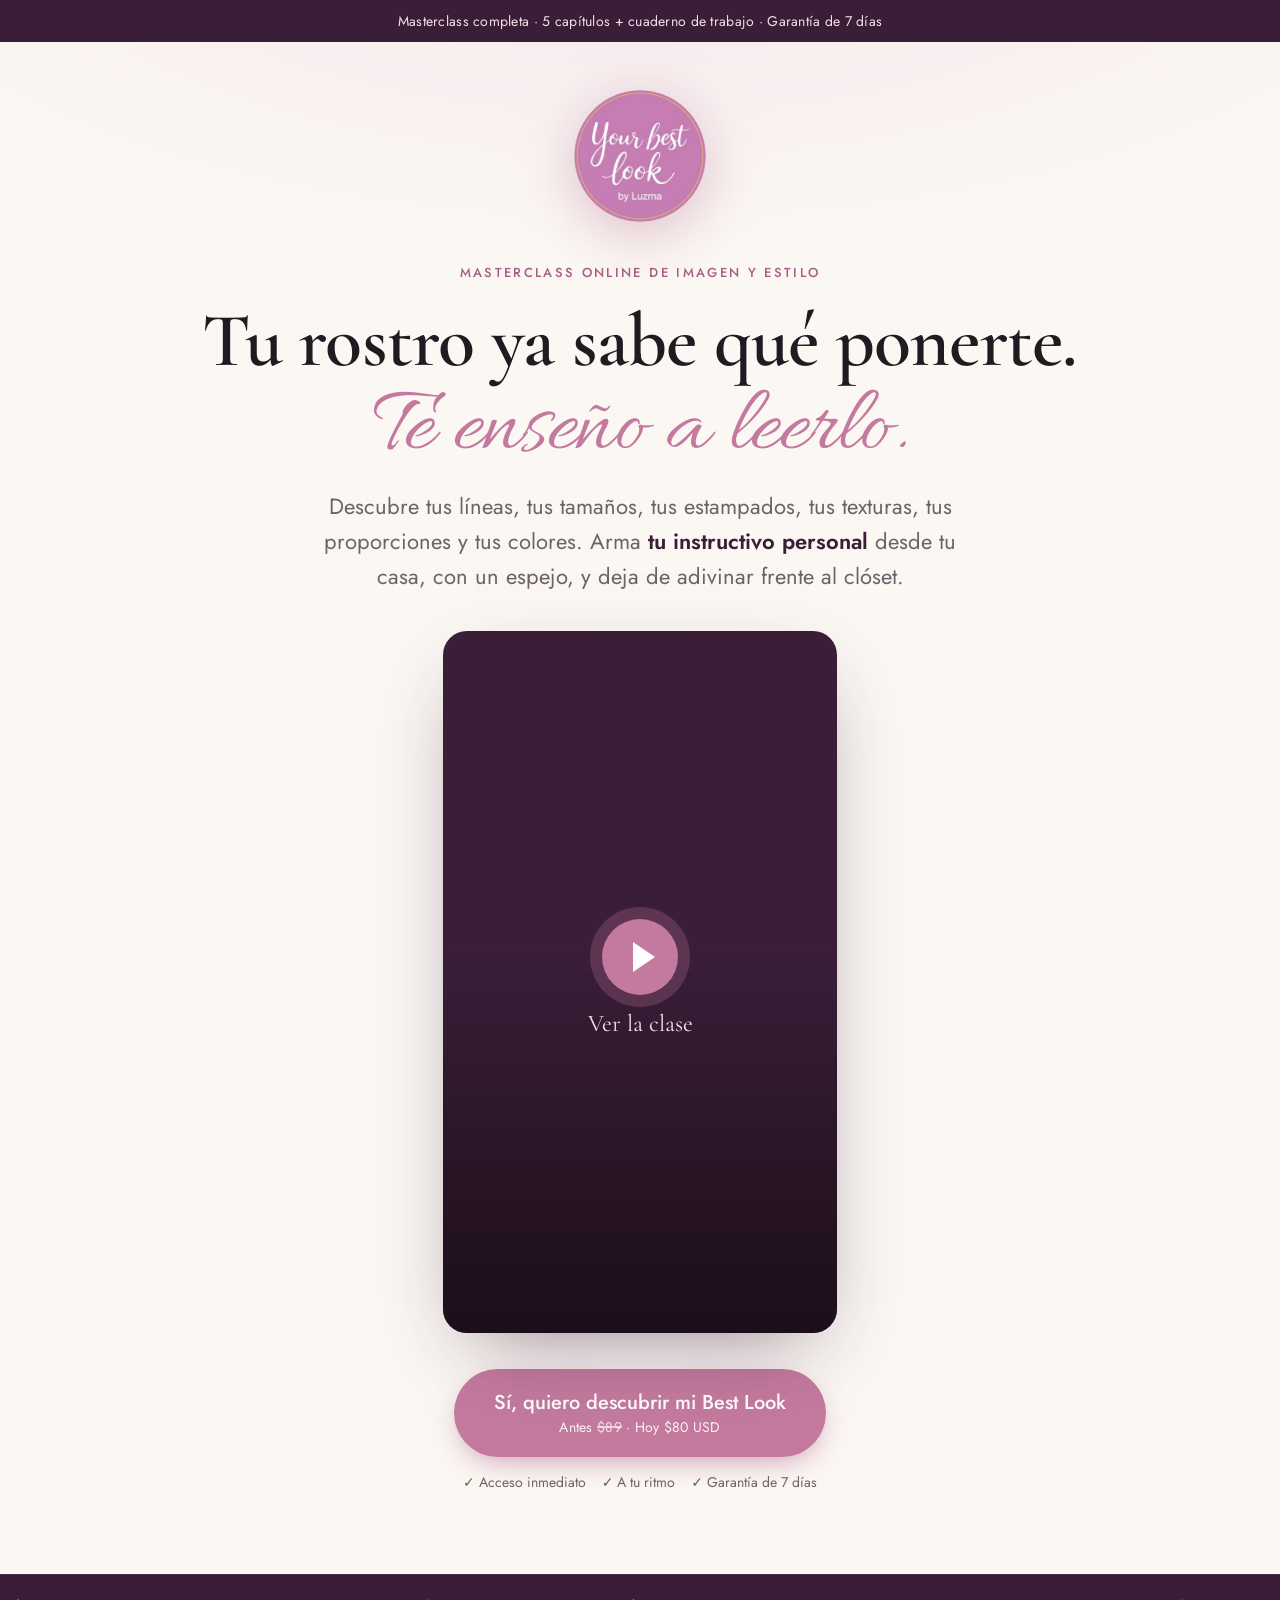
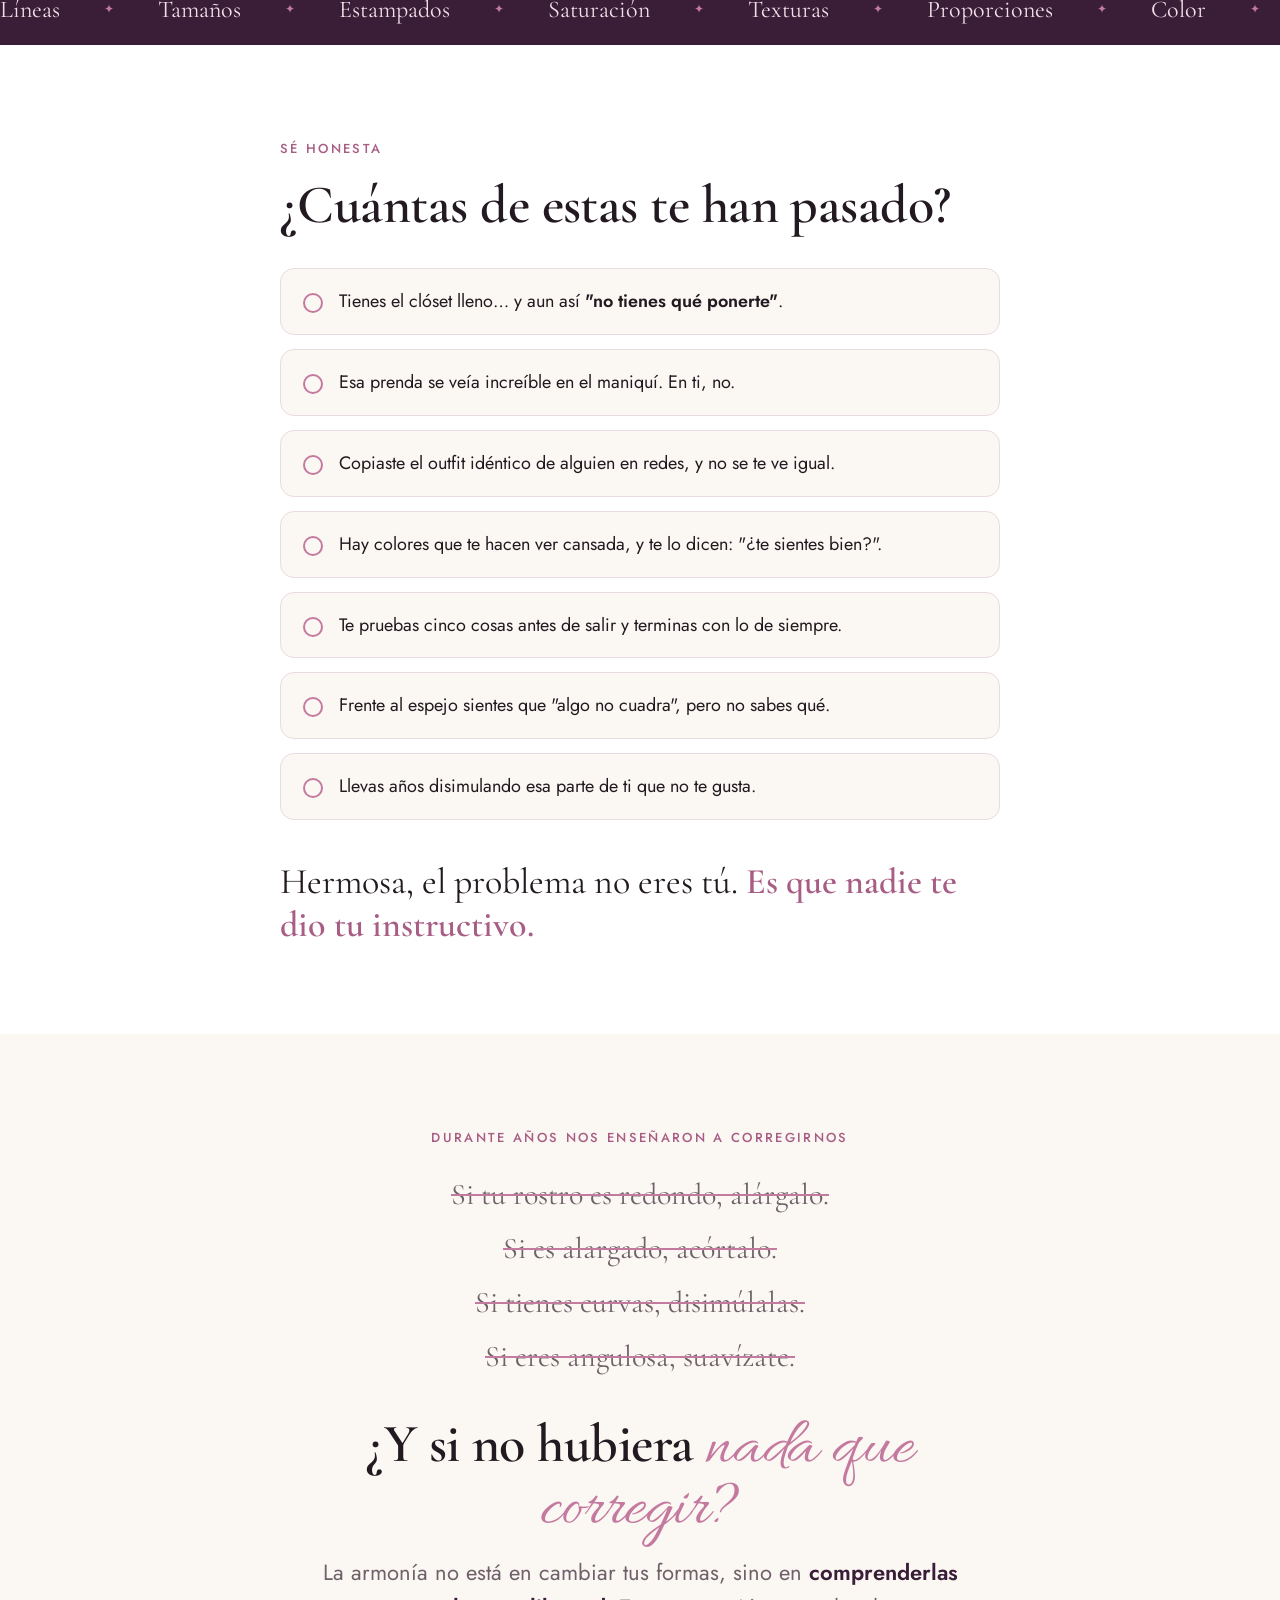
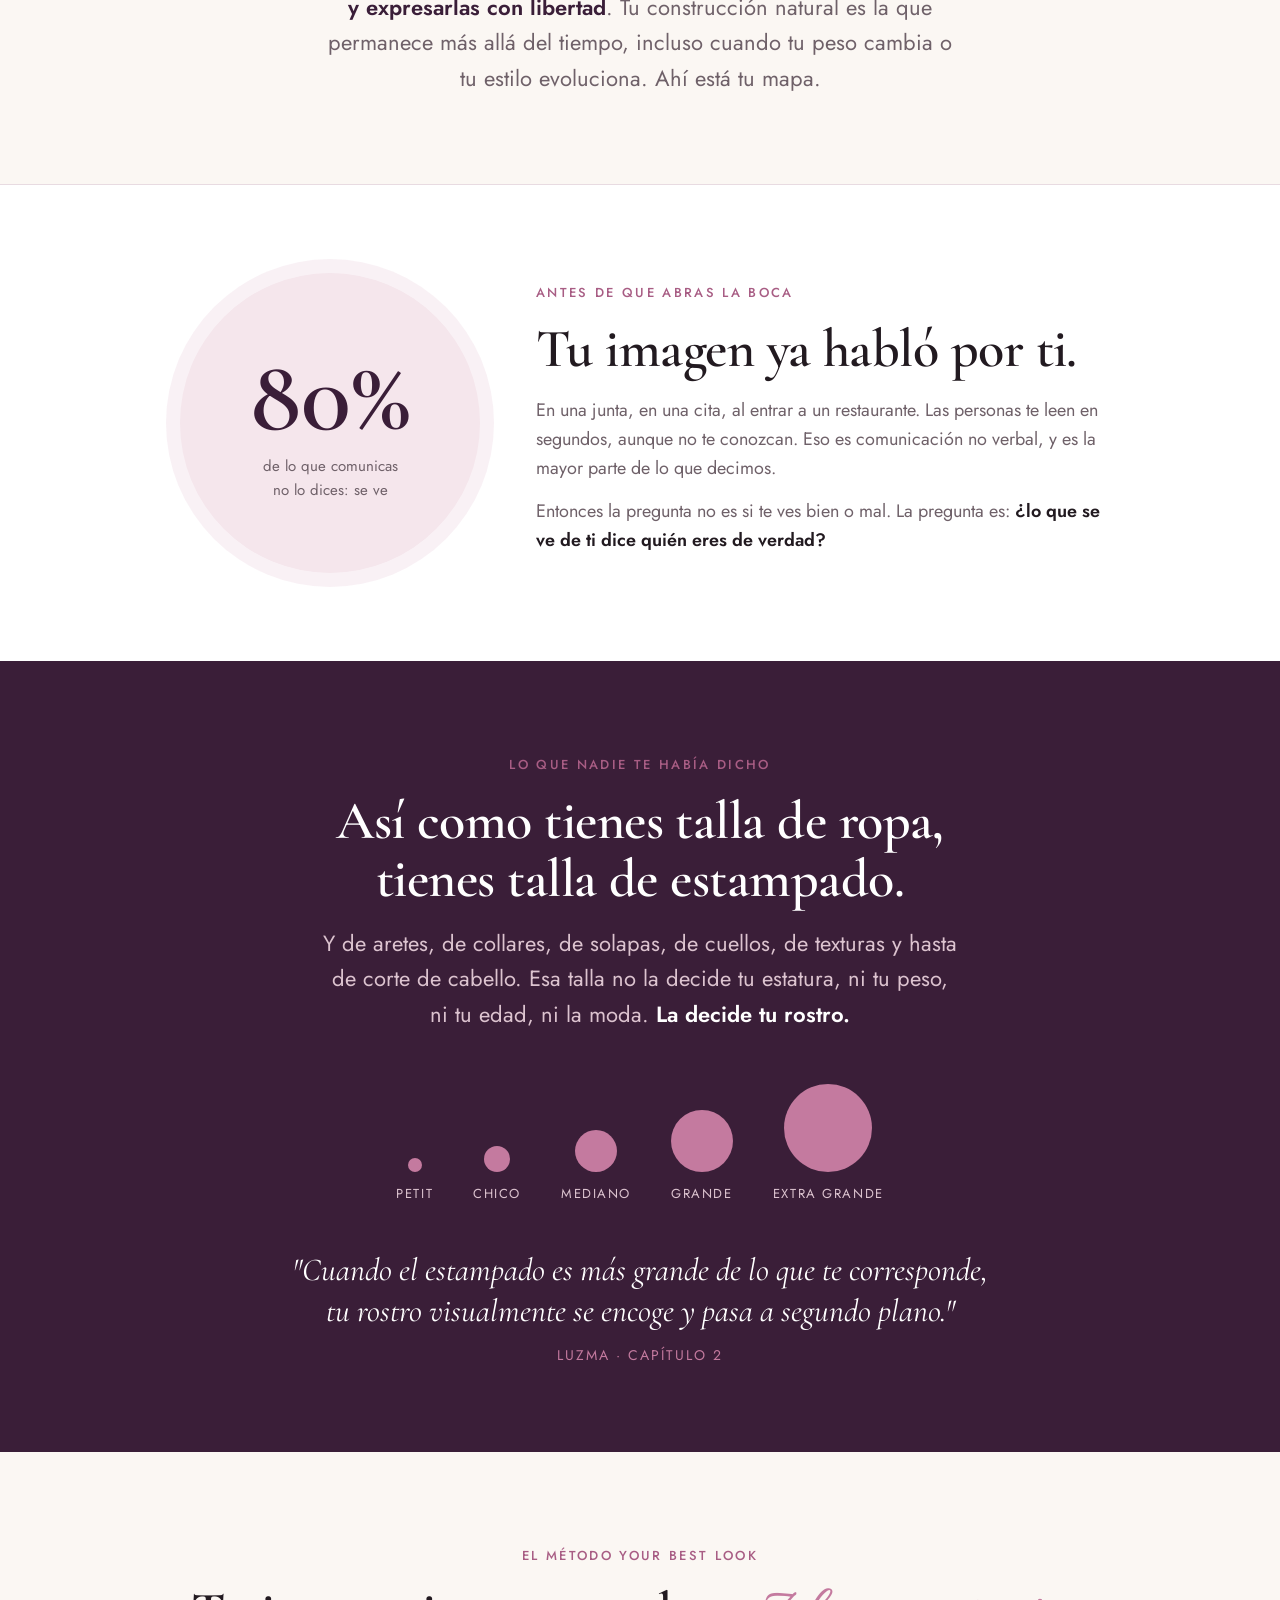
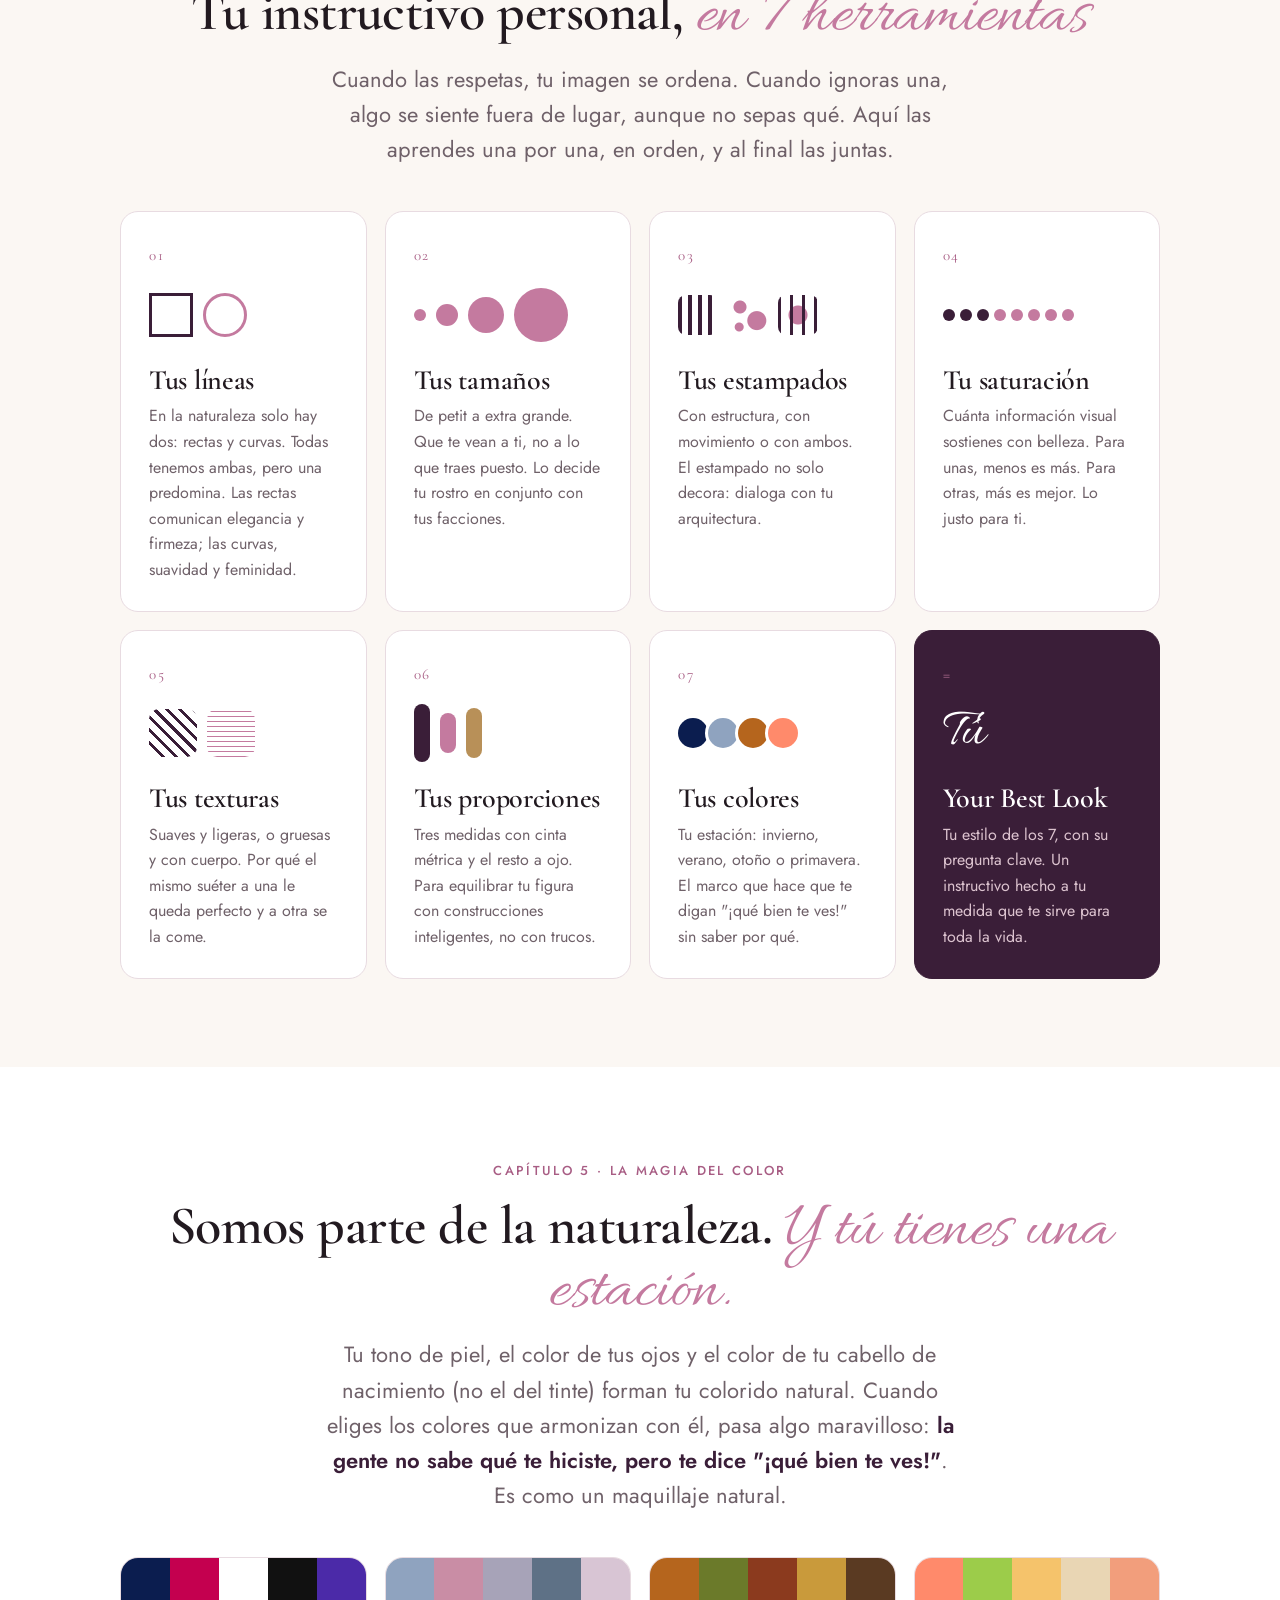
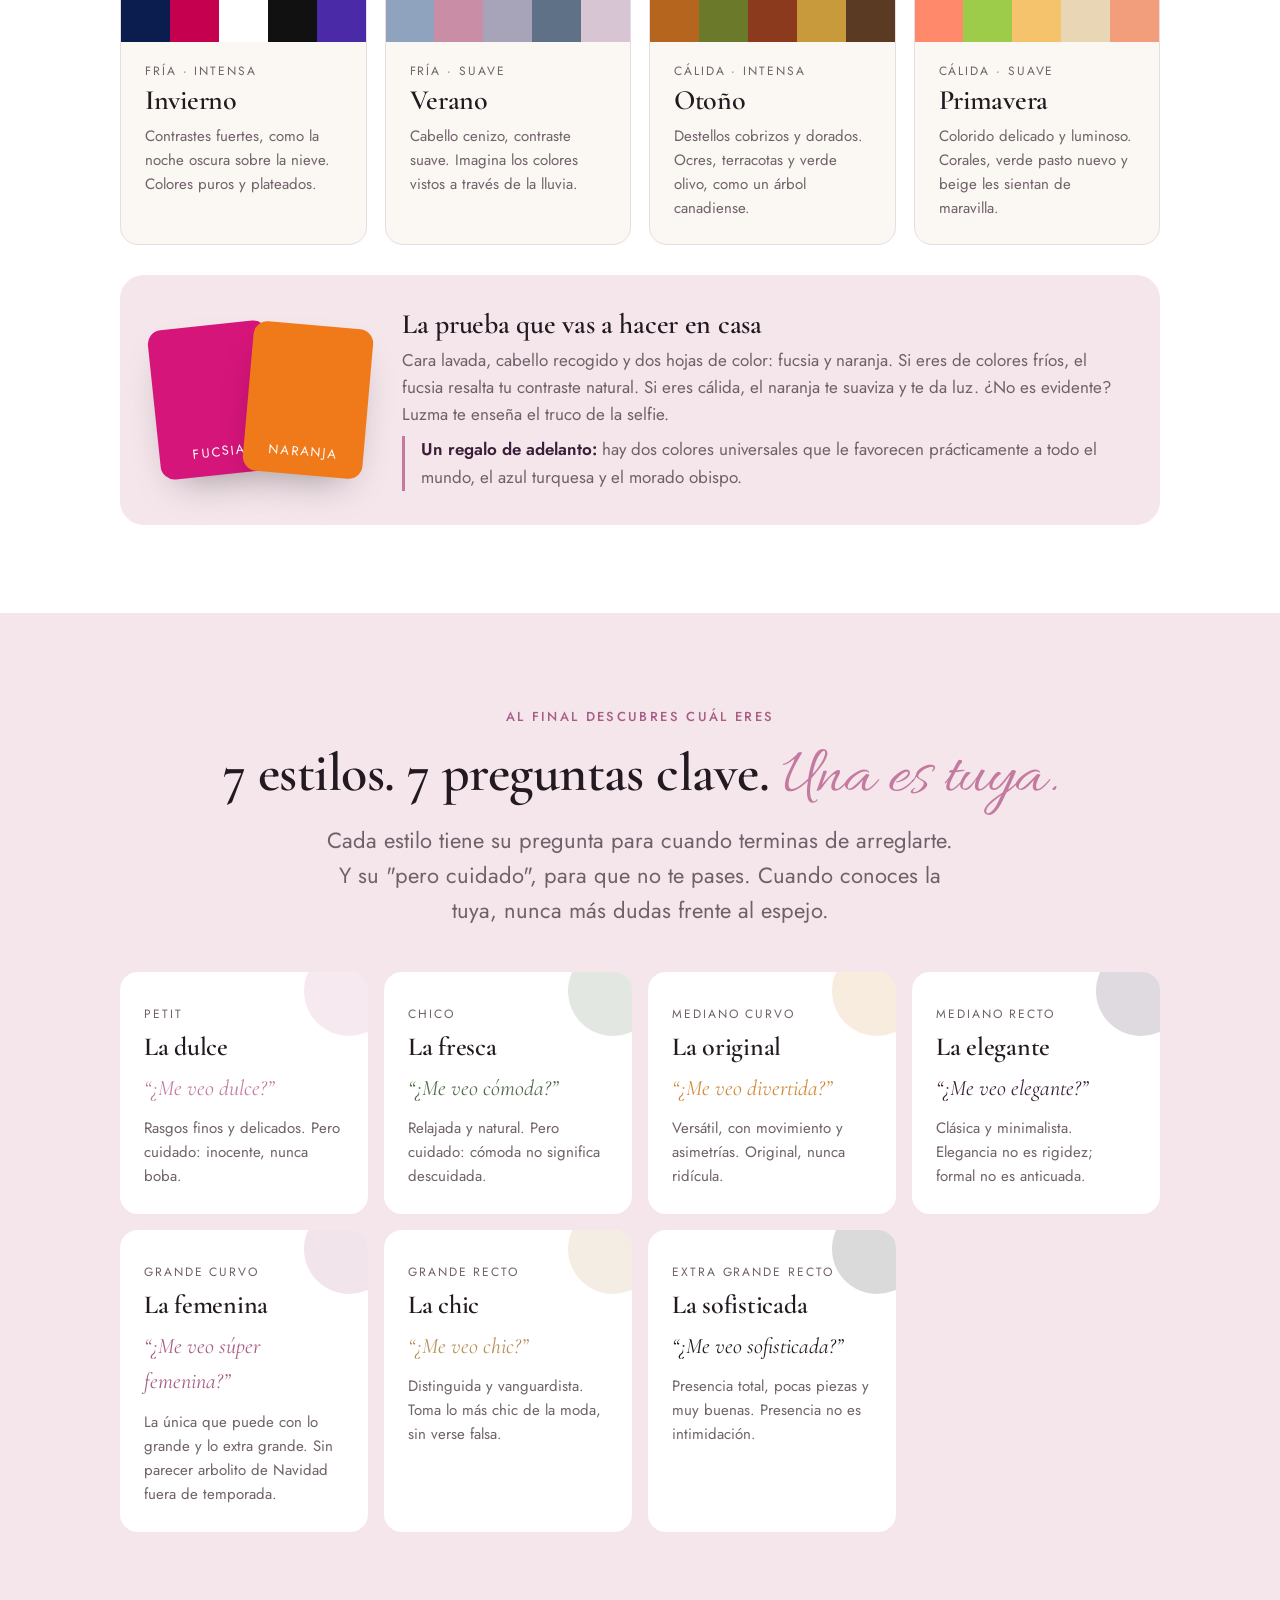
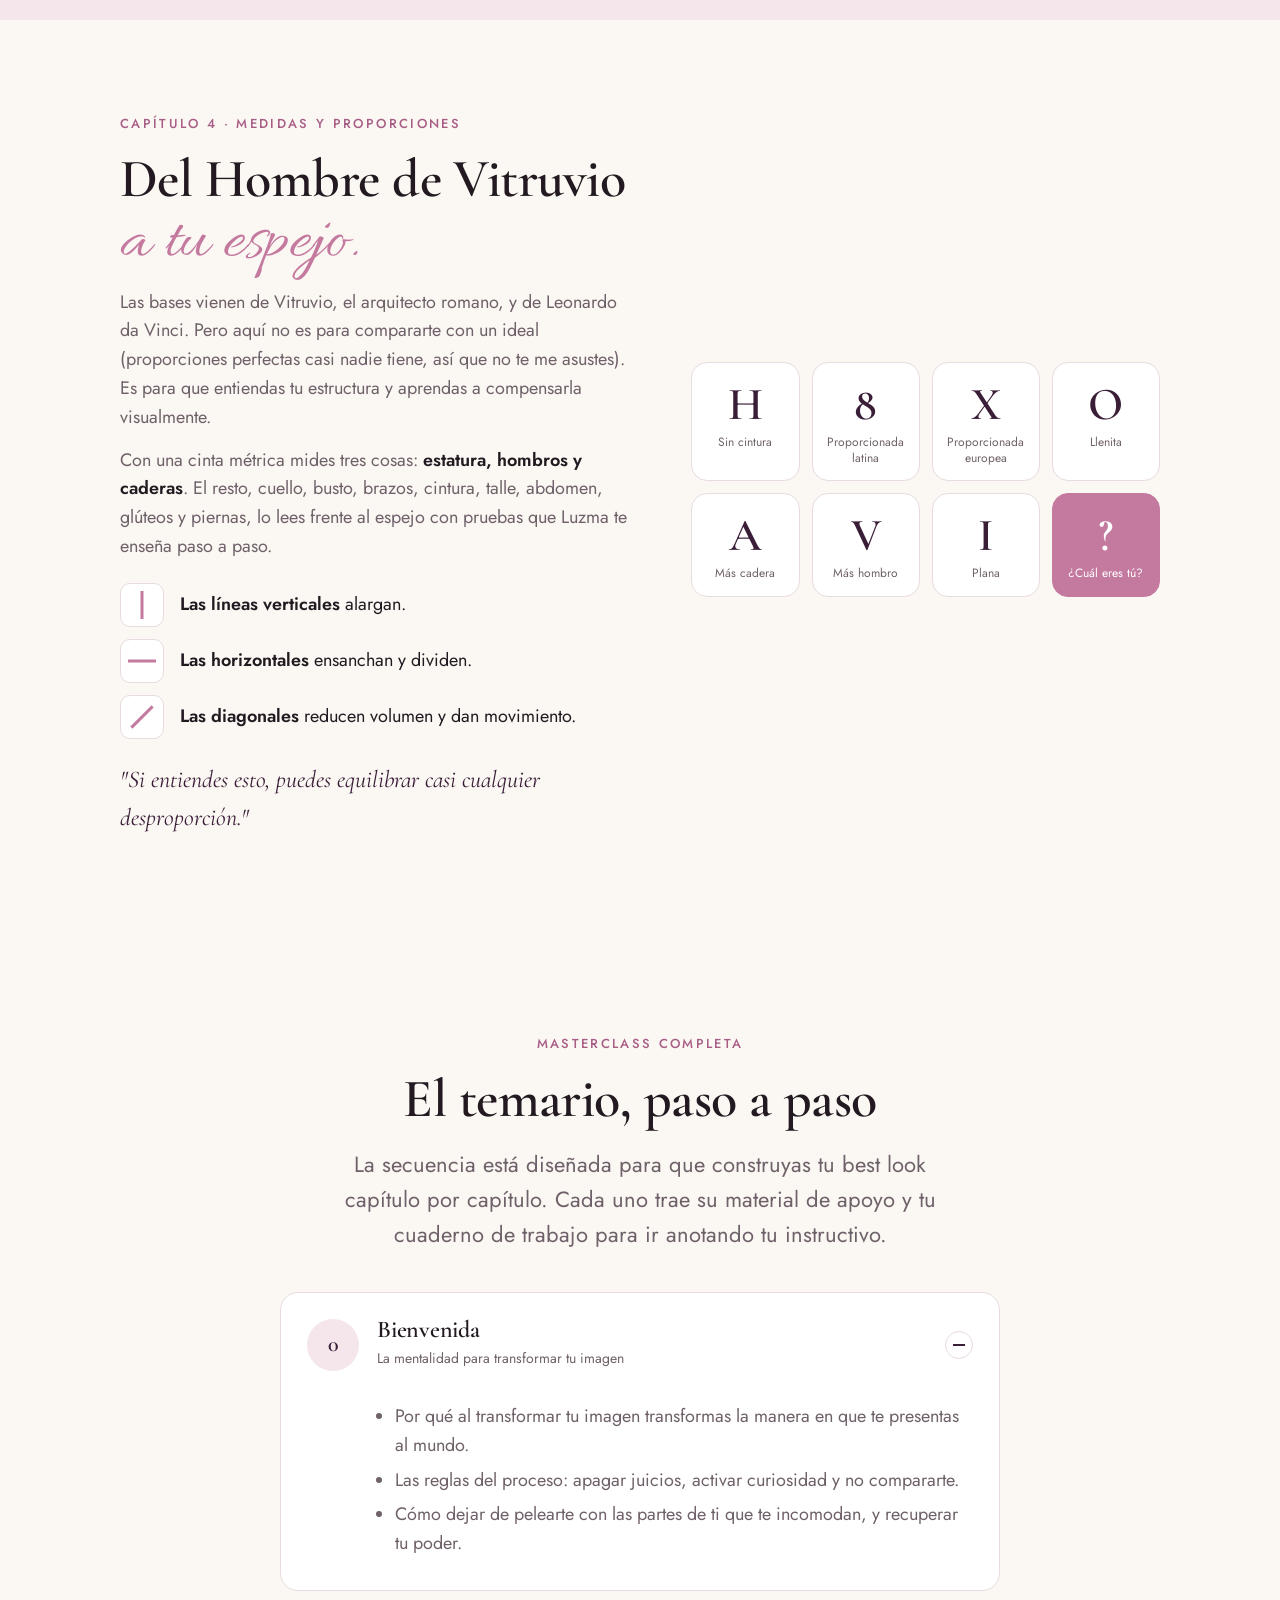
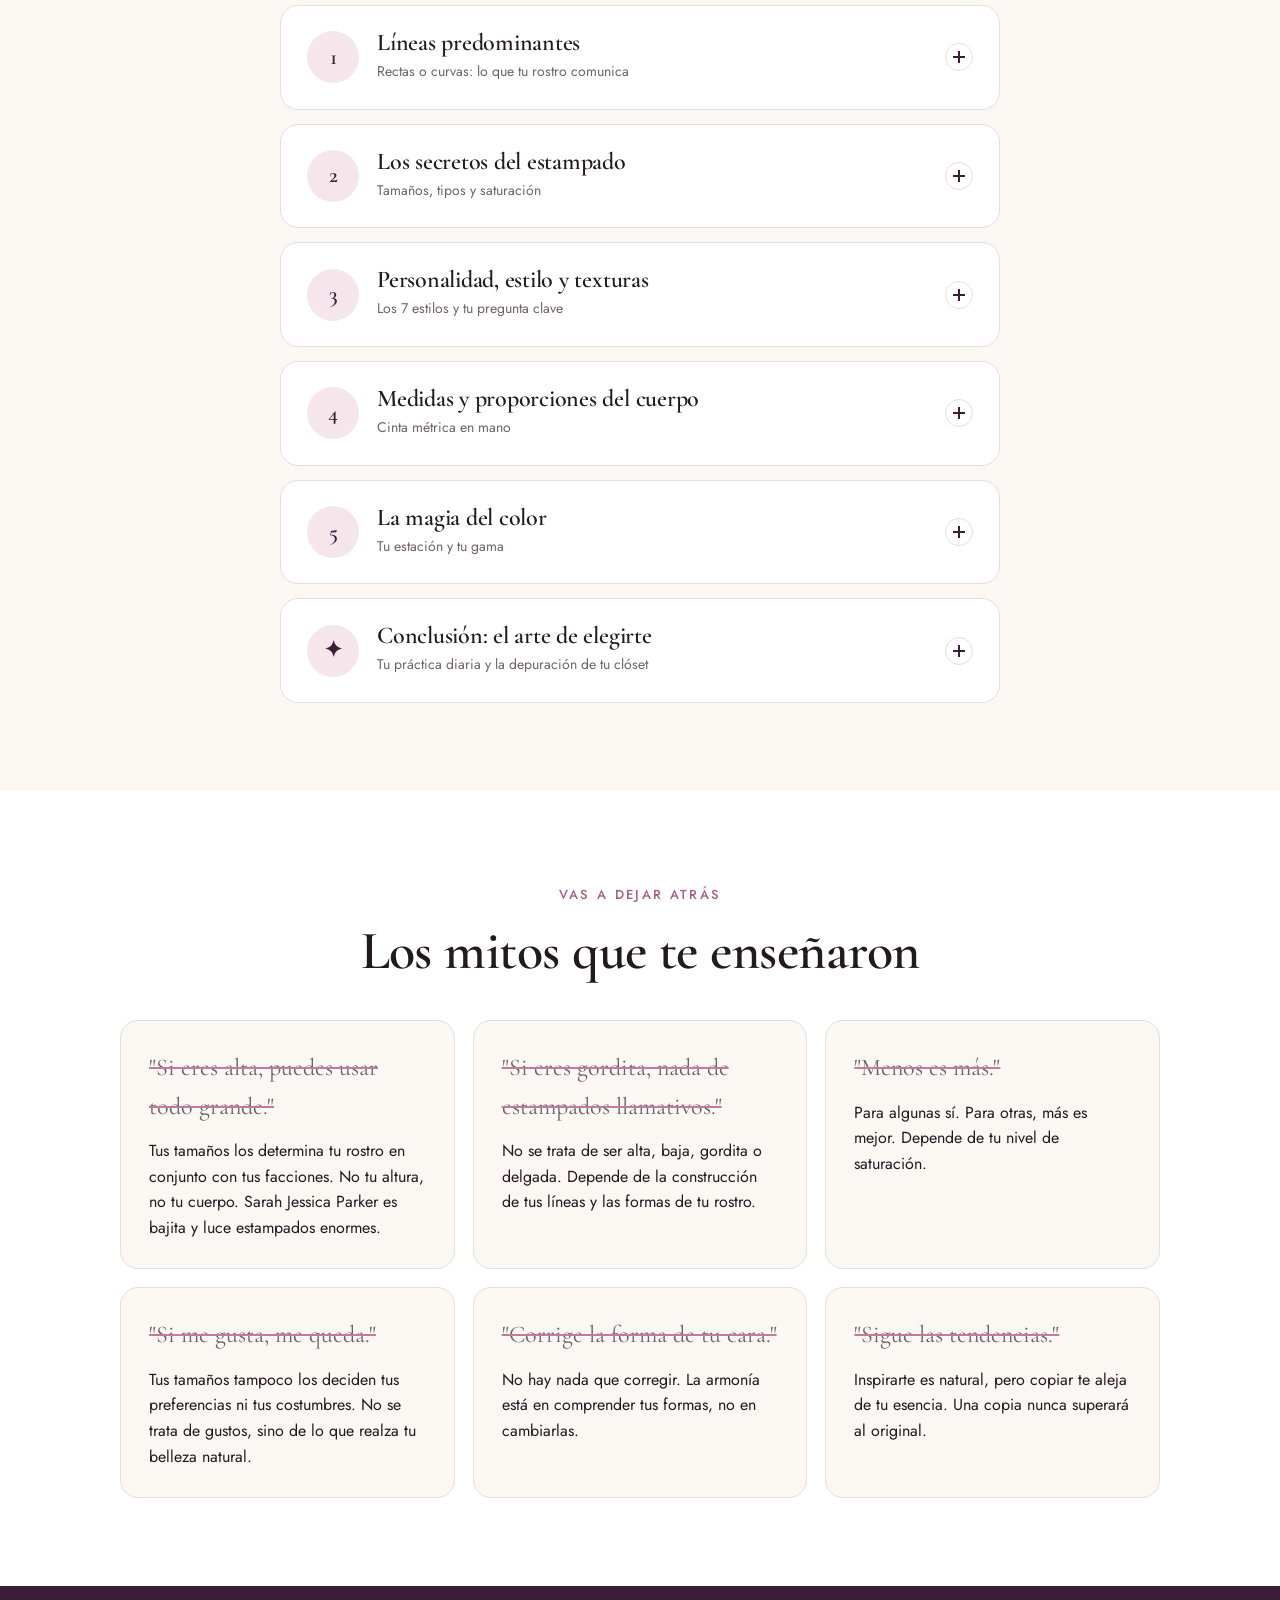
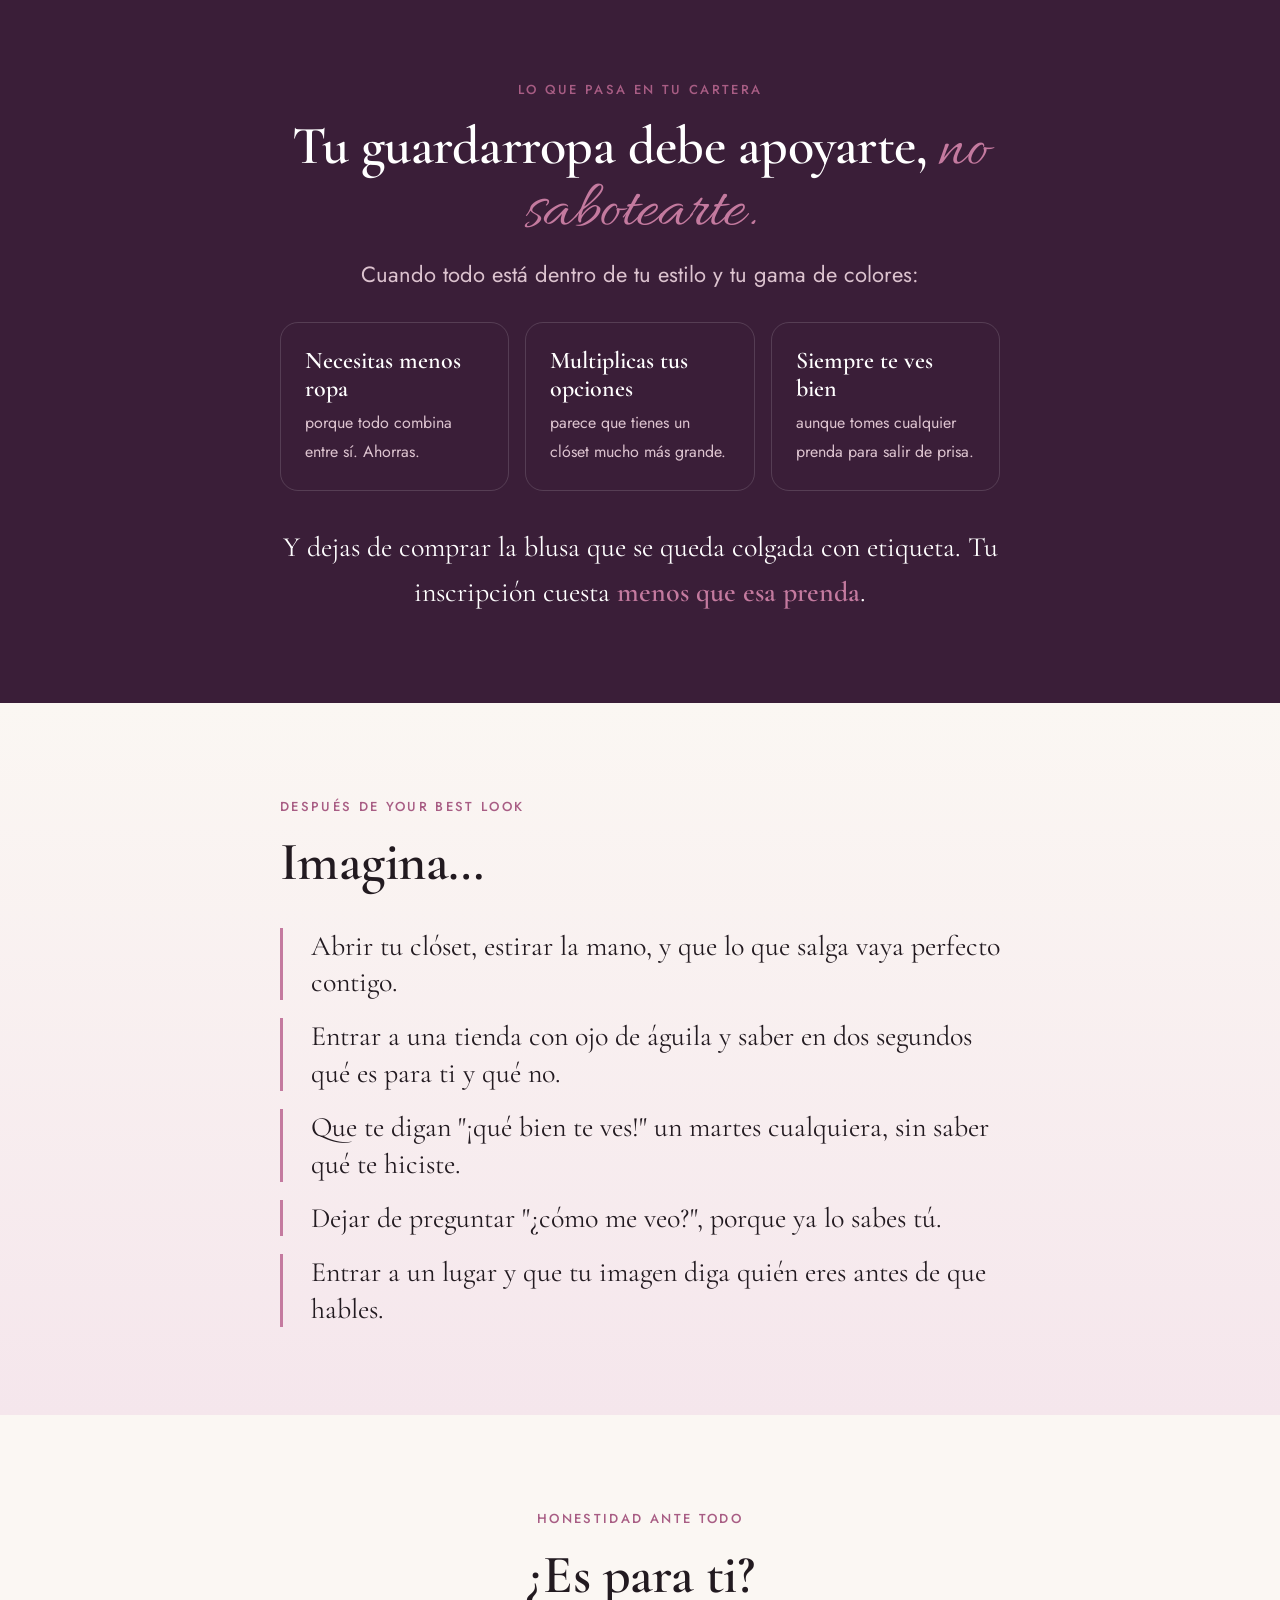
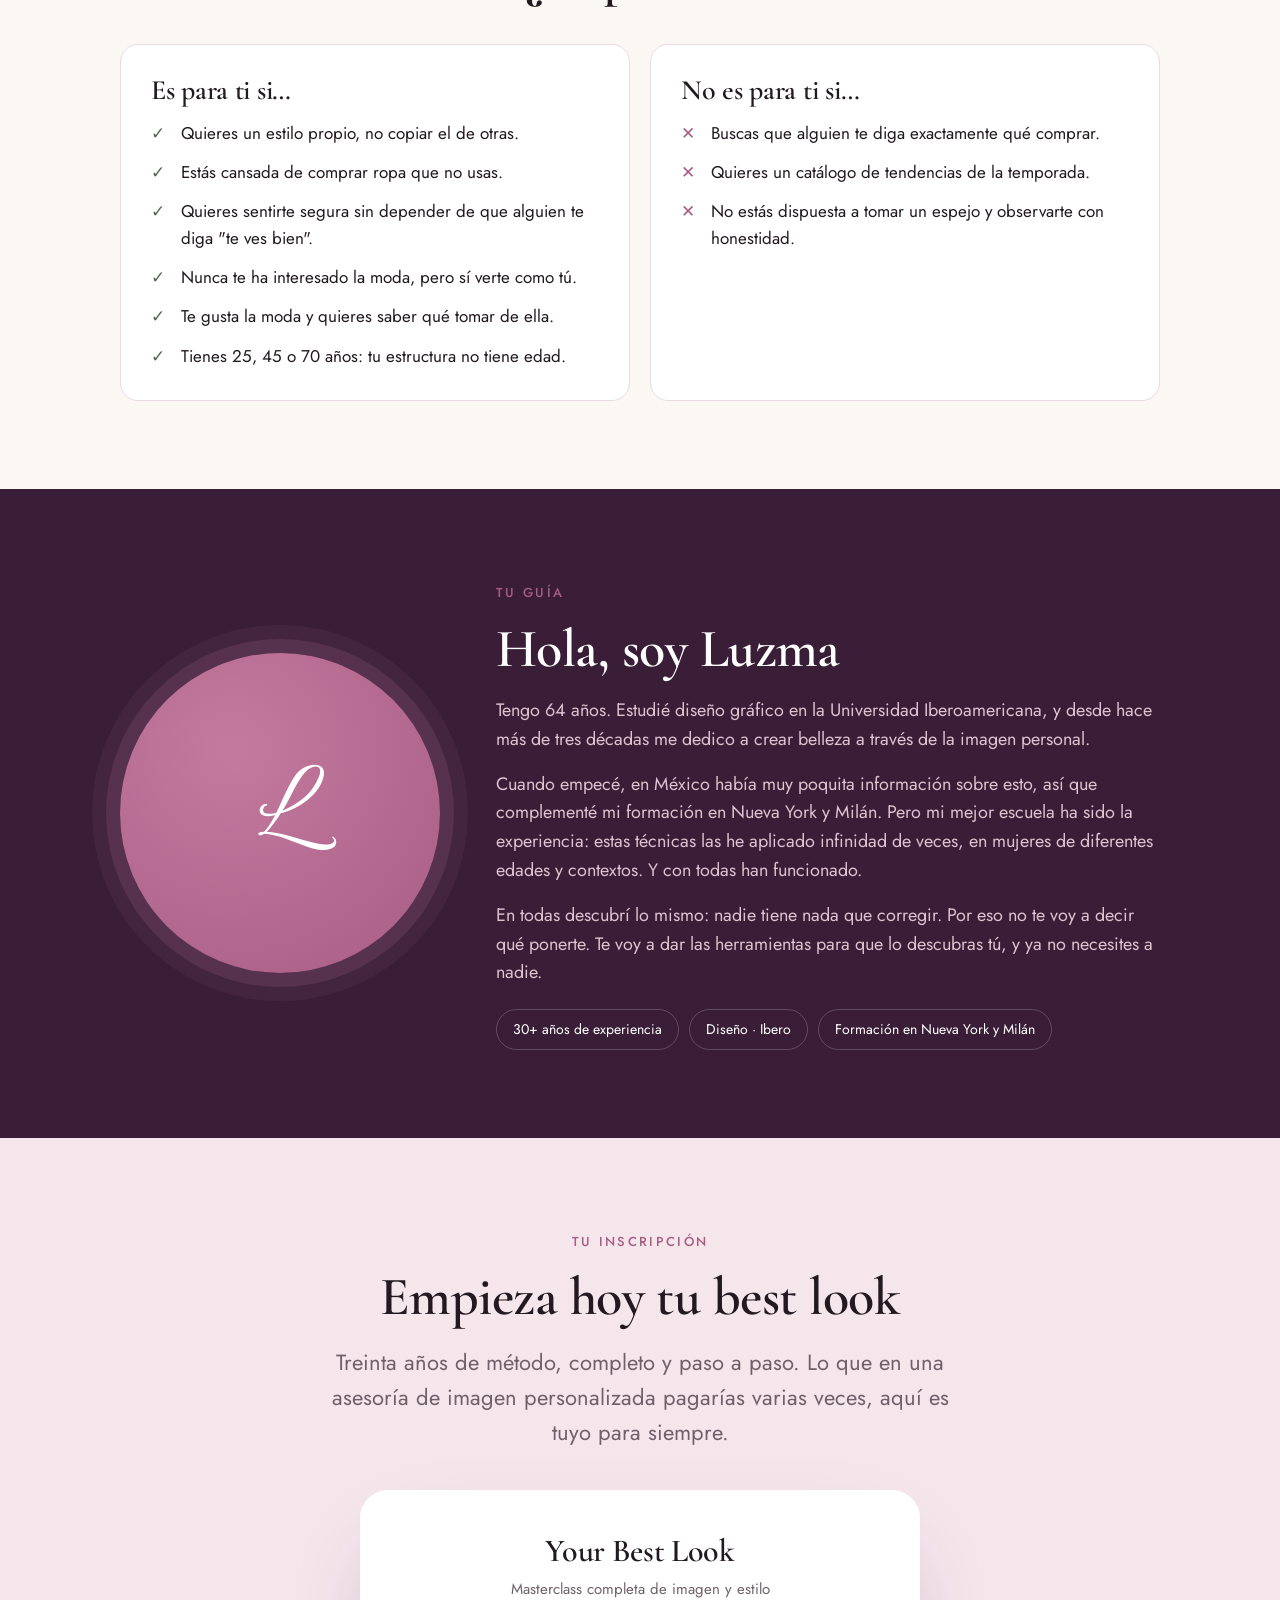
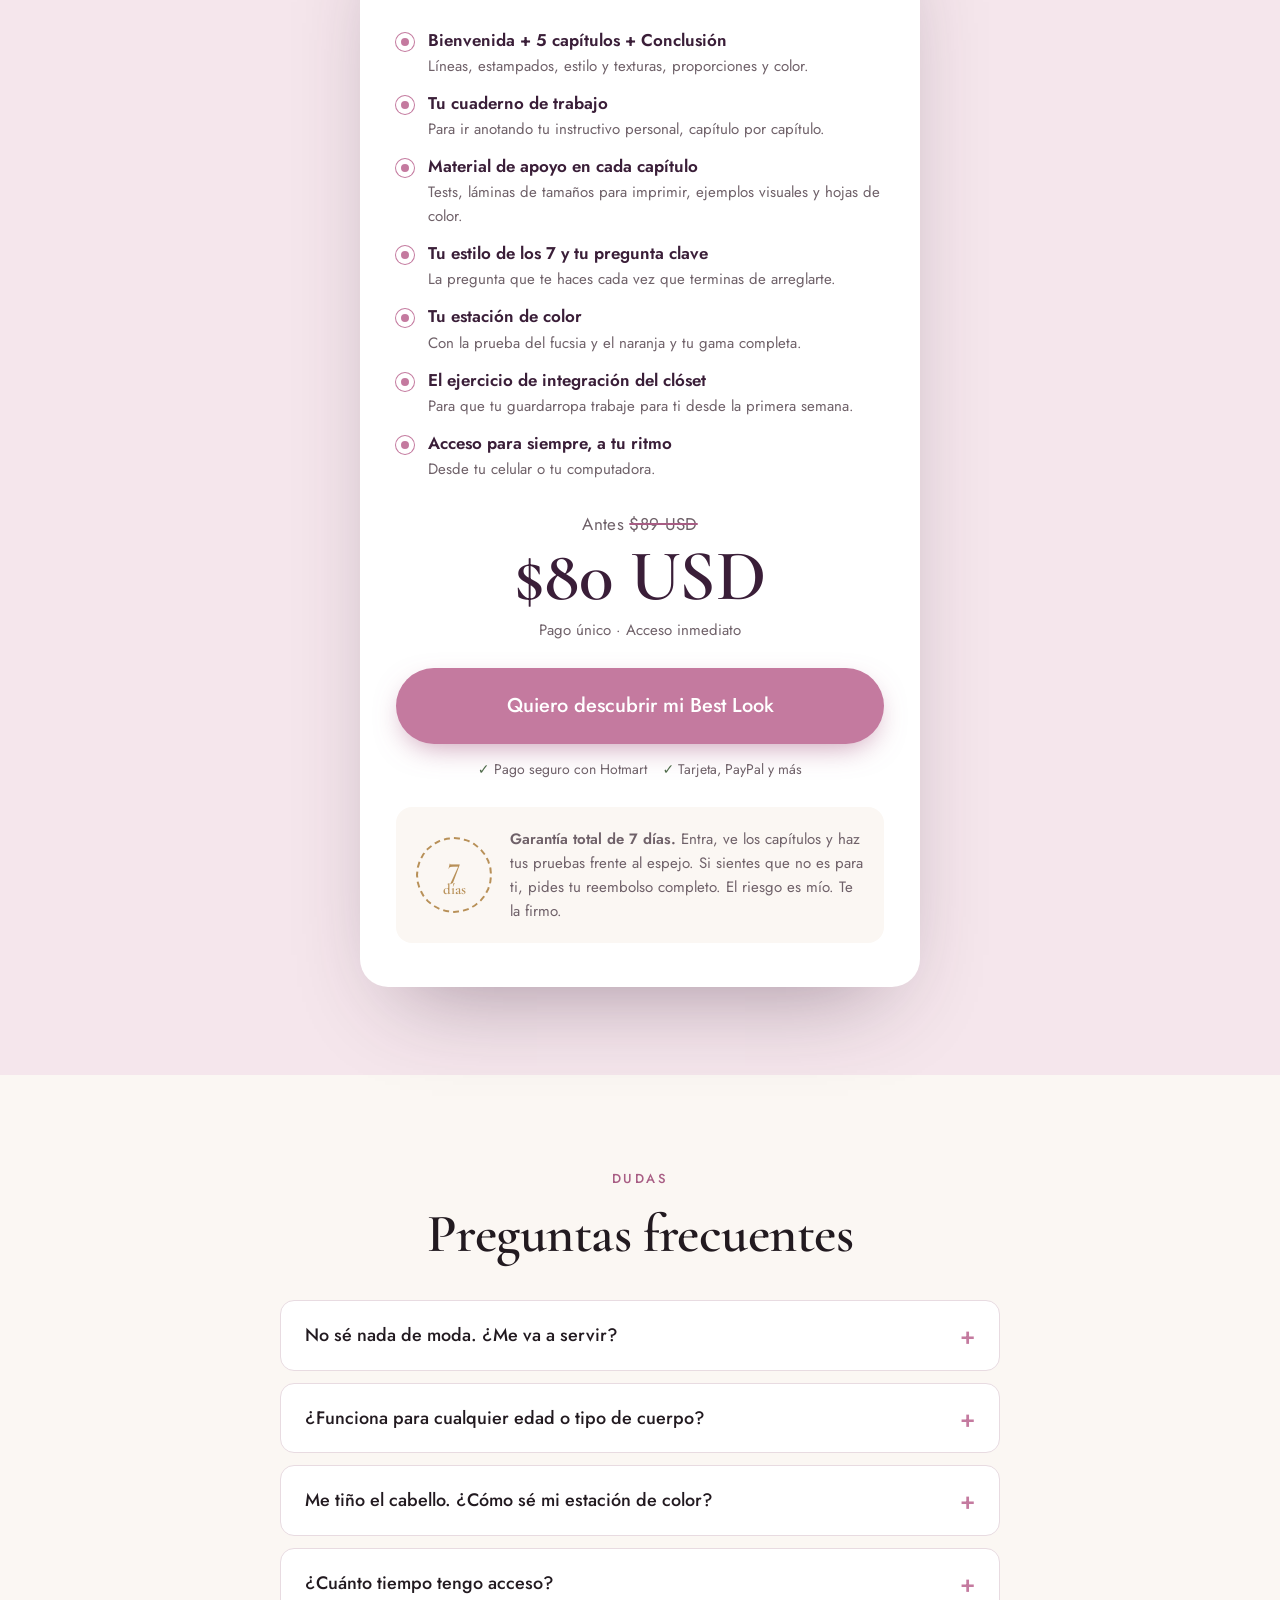
==== commit 7ccb3f66: "Crédito de ZYX con botón a zyx.mx en todas las páginas Co-Authored-By: Claude Opus 5.5 <noreply@anth" ====
--- a/index.html
+++ b/index.html
@@ -25,7 +25,7 @@
 <meta name="theme-color" content="#3a1e38">
 <link rel="preconnect" href="https://fonts.googleapis.com"><link rel="preconnect" href="https://fonts.gstatic.com" crossorigin>
 <link href="https://fonts.googleapis.com/css2?family=Allura&family=Cormorant+Garamond:ital,wght@0,500;0,600;1,500&family=Jost:wght@400;500;600&display=swap" rel="stylesheet">
-<link rel="stylesheet" href="assets/styles.css?v=10">
+<link rel="stylesheet" href="assets/styles.css?v=11">
 </head>
 <body>
 
@@ -448,7 +448,9 @@
   </div>
 </section>
 
-<footer>© Your Best Look by Luzma · La belleza se construye equilibrando detalles.</footer>
+<footer>© Your Best Look by Luzma · La belleza se construye equilibrando detalles.
+  <div class="zyx"><span>Hecho por <b>ZYX</b>, agencia de marketing</span><a href="https://zyx.mx" target="_blank" rel="noopener">Visitar zyx.mx</a></div>
+</footer>
 
 <div class="sticky-cta">
   <div class="t"><b>Your Best Look</b><s class="was-inline" data-price-before>$89</s> <span data-price>$80 USD</span><span class="sticky-g"> · Garantía de <span data-guarantee>7</span> días</span></div>
--- a/assets/styles.css
+++ b/assets/styles.css
@@ -181,6 +181,11 @@
 .final .lead{color:#dcc3cf;margin:0 auto 36px}
 .final .micro{color:#dcc3cf}
 footer{background:#2a1528;color:#a98da0;font-size:14px;text-align:center;padding:30px 20px}
+.zyx{display:flex;align-items:center;justify-content:center;flex-wrap:wrap;gap:8px 12px;margin-top:14px;font-size:13px;line-height:1.3}
+.zyx b{font-weight:600}
+.zyx a{display:inline-flex;align-items:center;min-height:32px;padding:0 13px;border:1px solid currentColor;border-radius:999px;color:inherit;font-size:12px;font-weight:600;text-decoration:none;white-space:nowrap;transition:background .2s}
+.zyx a:hover{background:rgba(255,255,255,.12)}
+@media(max-width:899px){footer{padding-bottom:calc(96px + env(safe-area-inset-bottom))}}
 
 /* Barra fija en móvil */
 .sticky-cta{position:fixed;left:0;right:0;bottom:0;z-index:50;padding:12px 16px calc(12px + env(safe-area-inset-bottom));background:rgba(251,247,243,.96);backdrop-filter:blur(8px);border-top:1px solid var(--line);display:flex;align-items:center;gap:14px;transform:translateY(110%);transition:transform .3s}
@@ -210,7 +215,7 @@
 @keyframes rise{from{opacity:0;transform:translateY(16px)}to{opacity:1;transform:none}}
 .gate-open .offer-card{color:var(--ink);margin-top:0}
 .gate-open .lead{color:#dcc3cf;margin:0 auto 28px}
-.ads footer{background:transparent}
+.ads footer{background:transparent;padding-bottom:calc(96px + env(safe-area-inset-bottom))}
 
 @media(max-width:760px){
   body{font-size:17px}
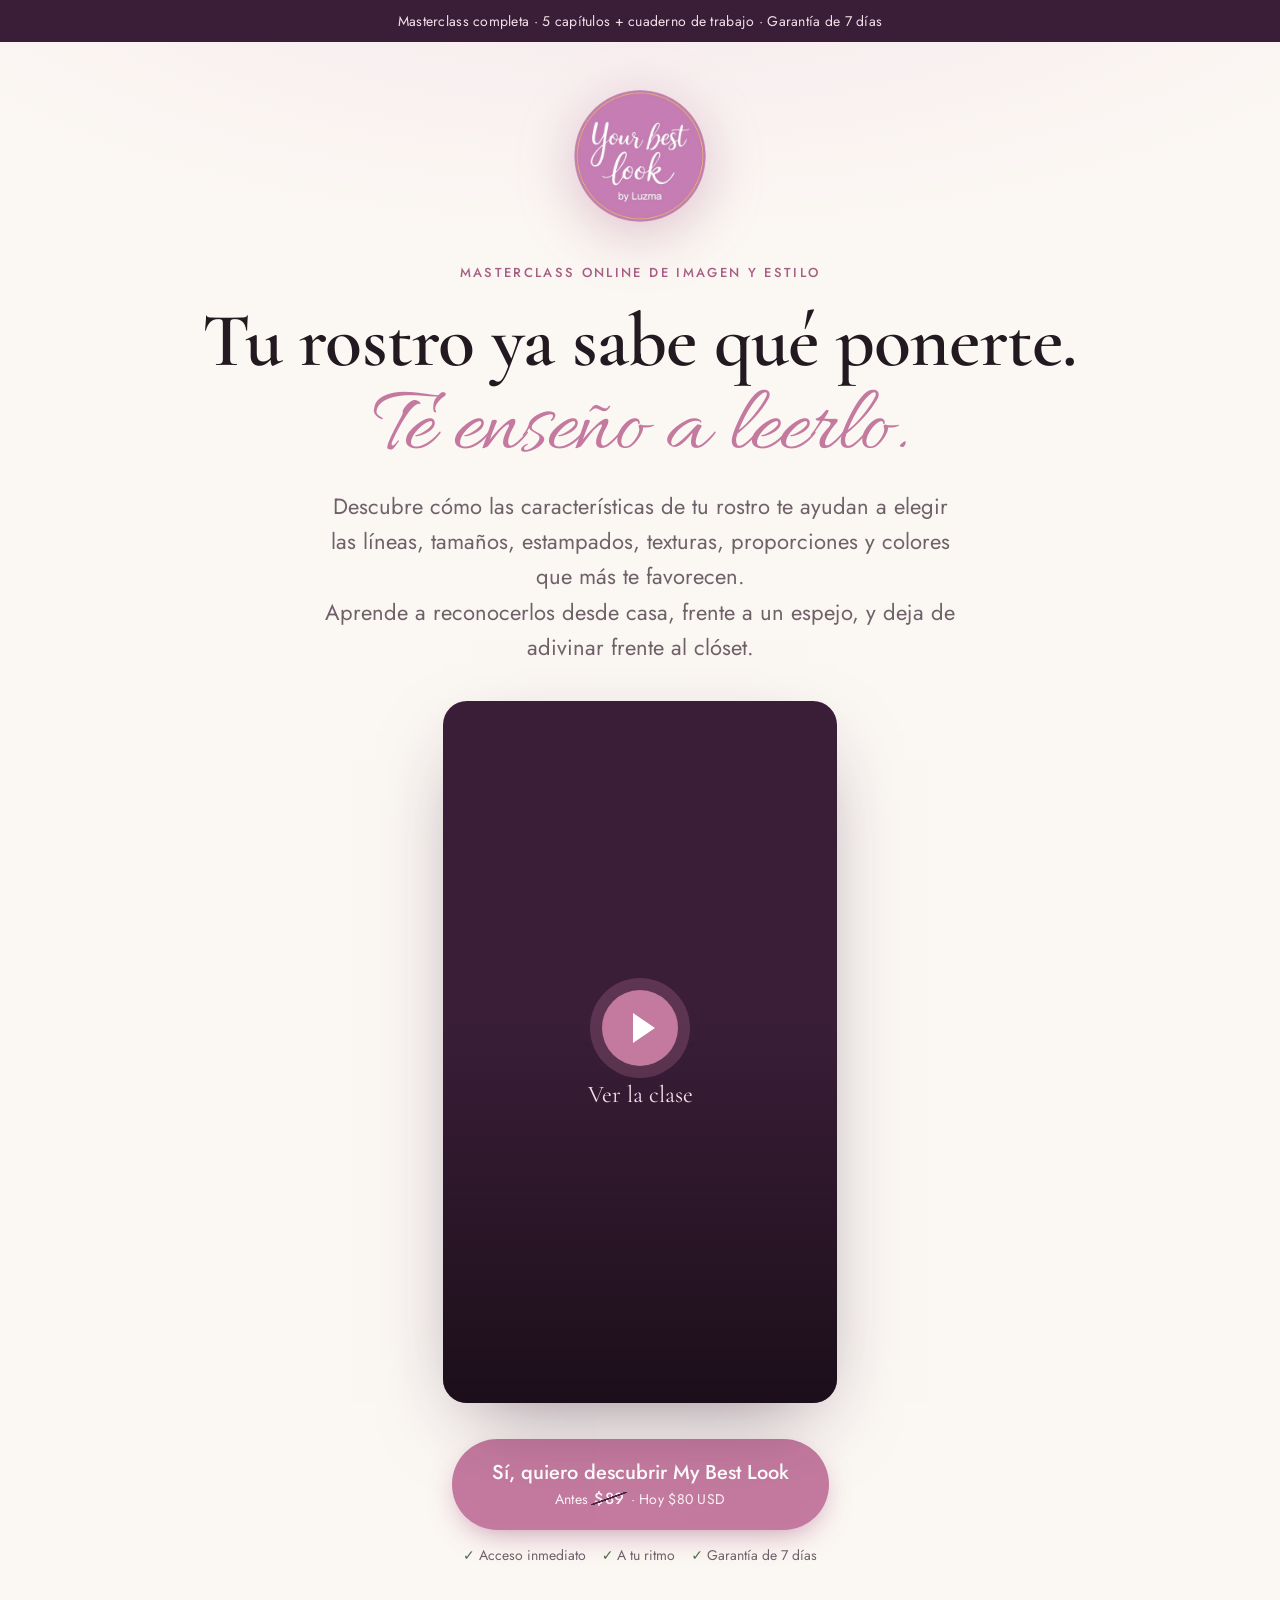
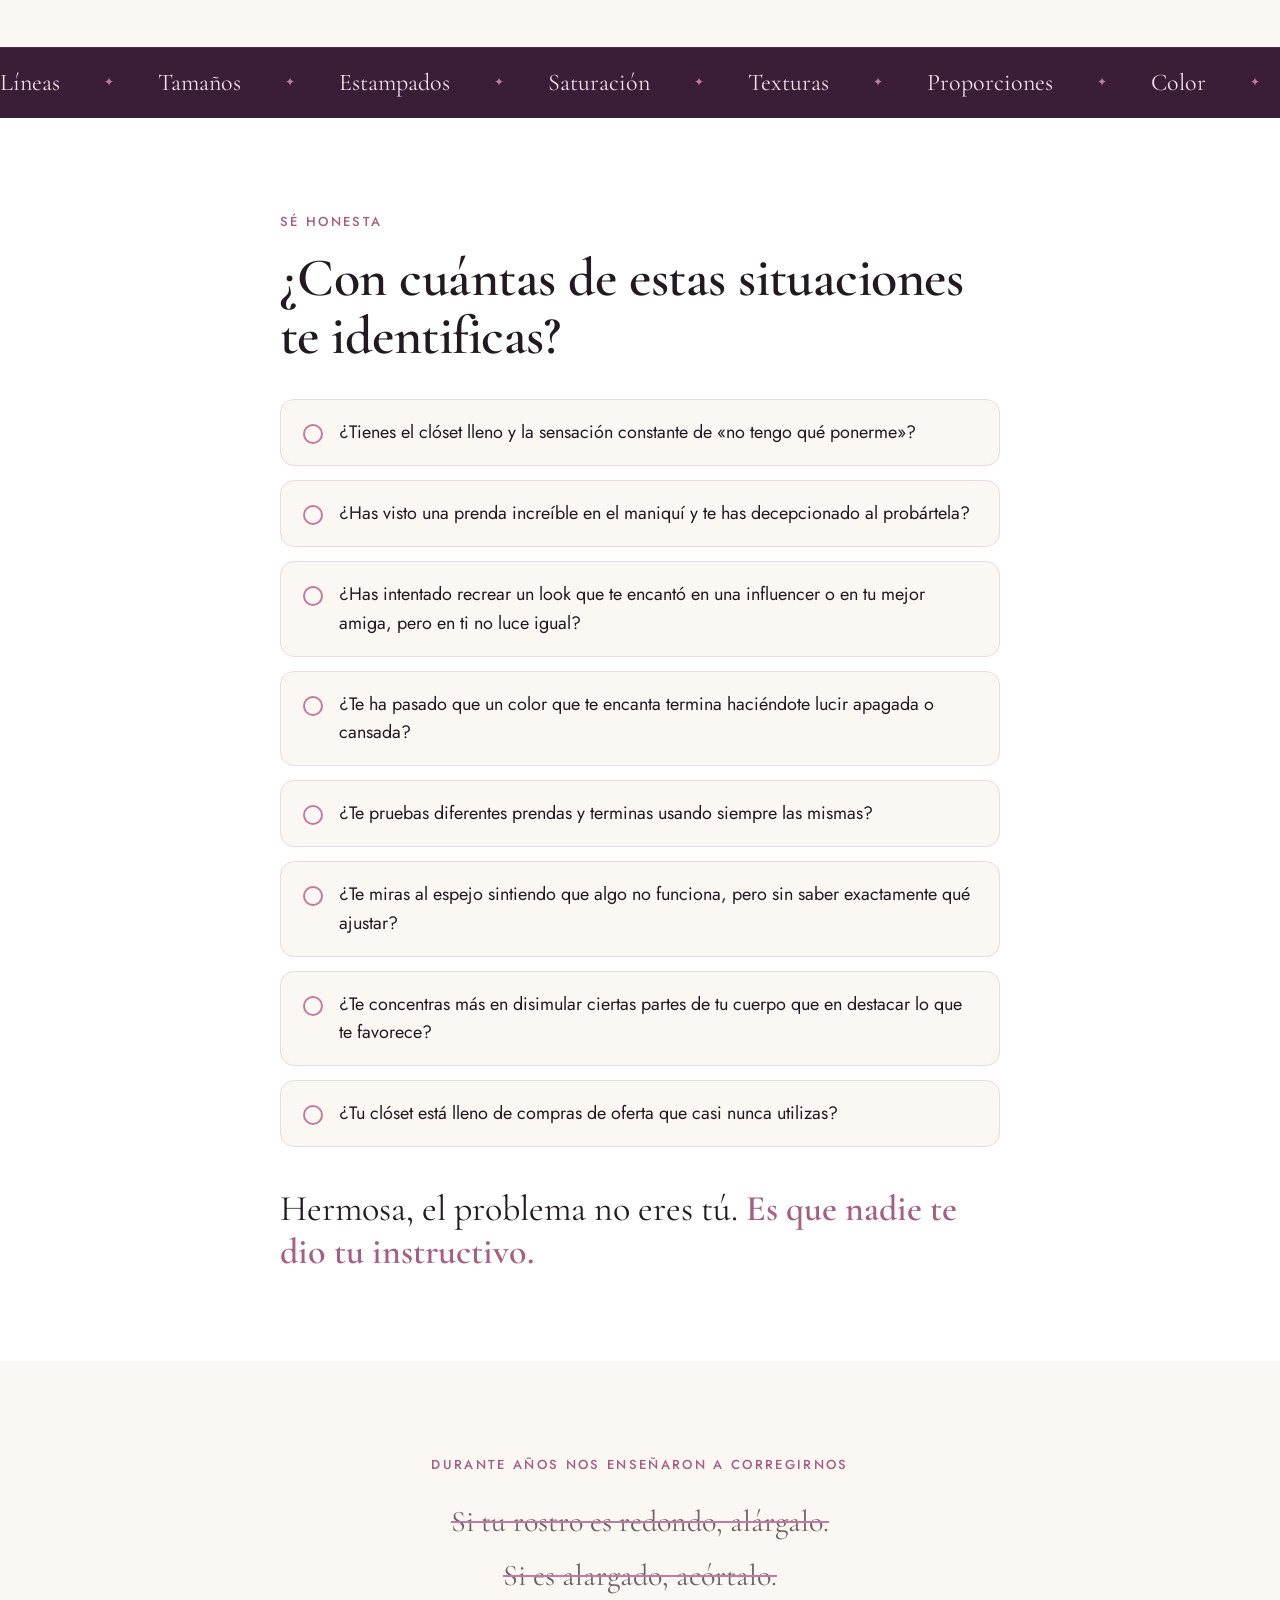
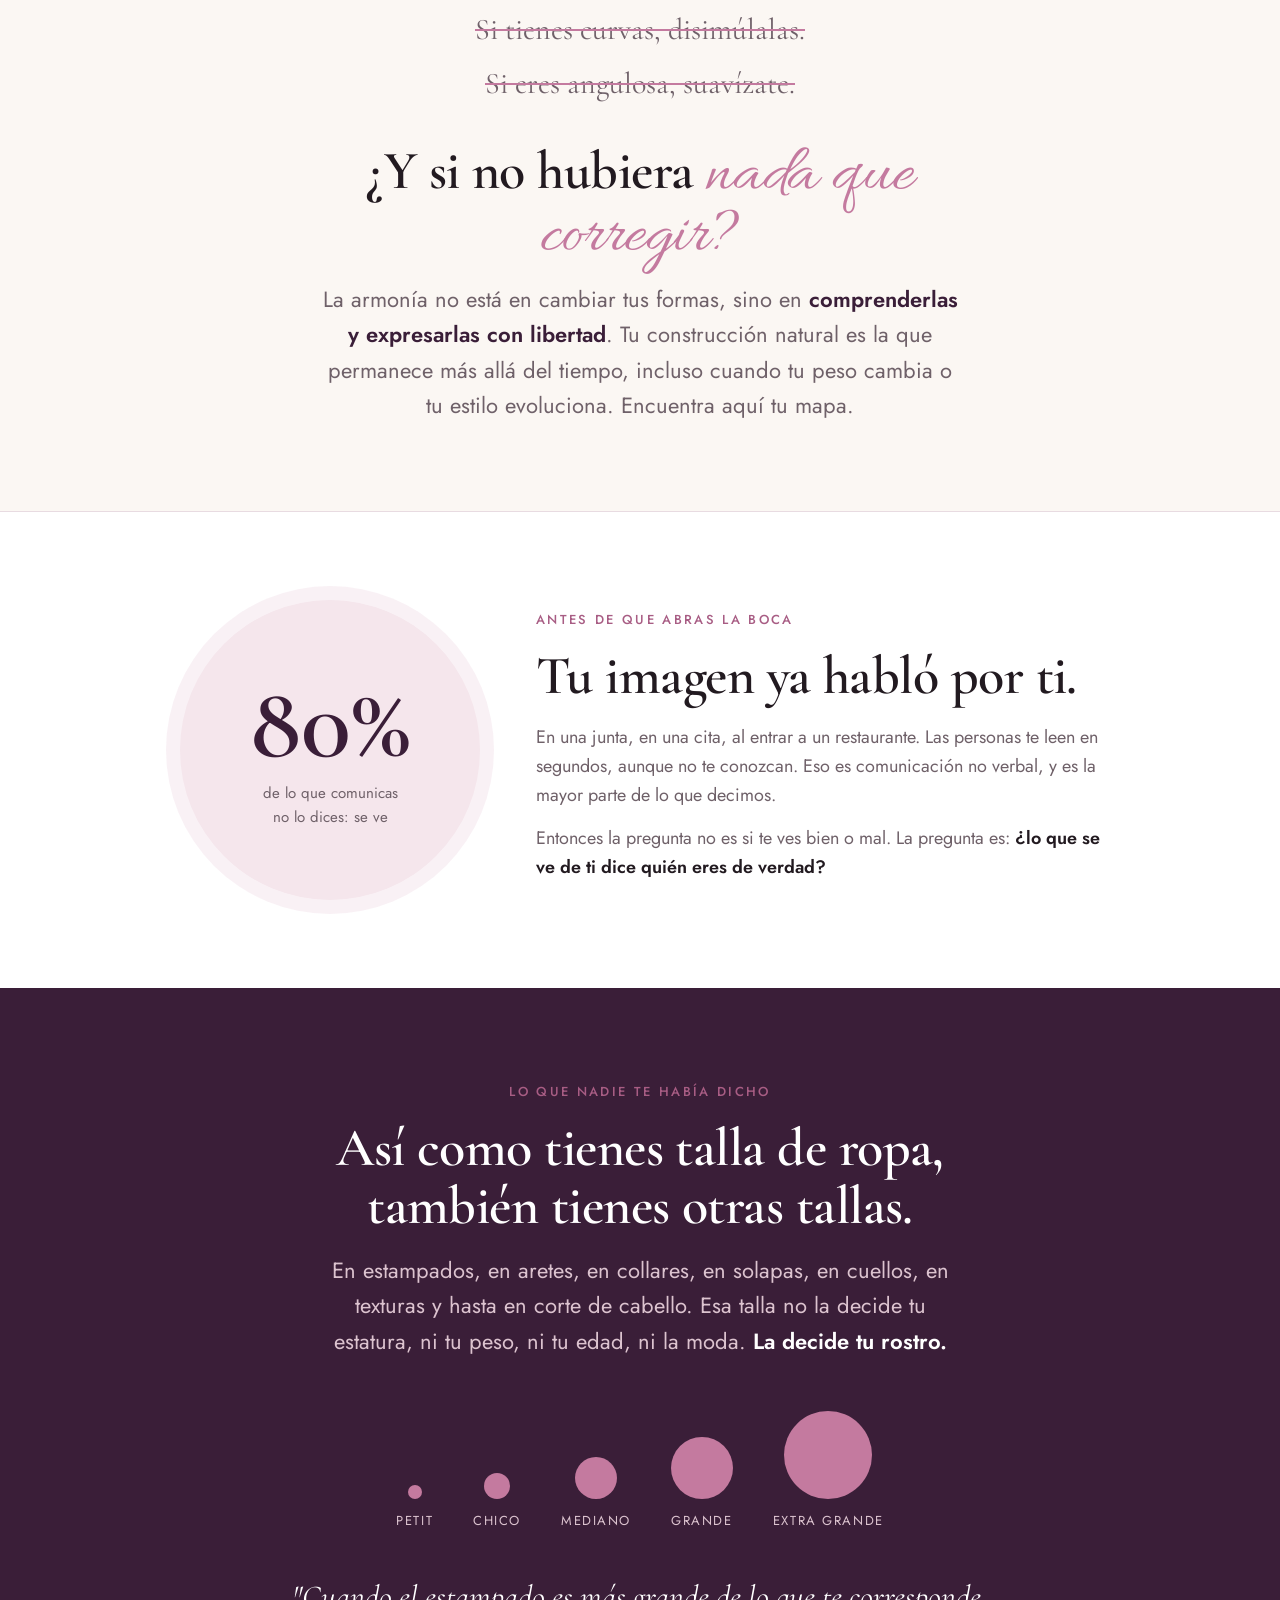
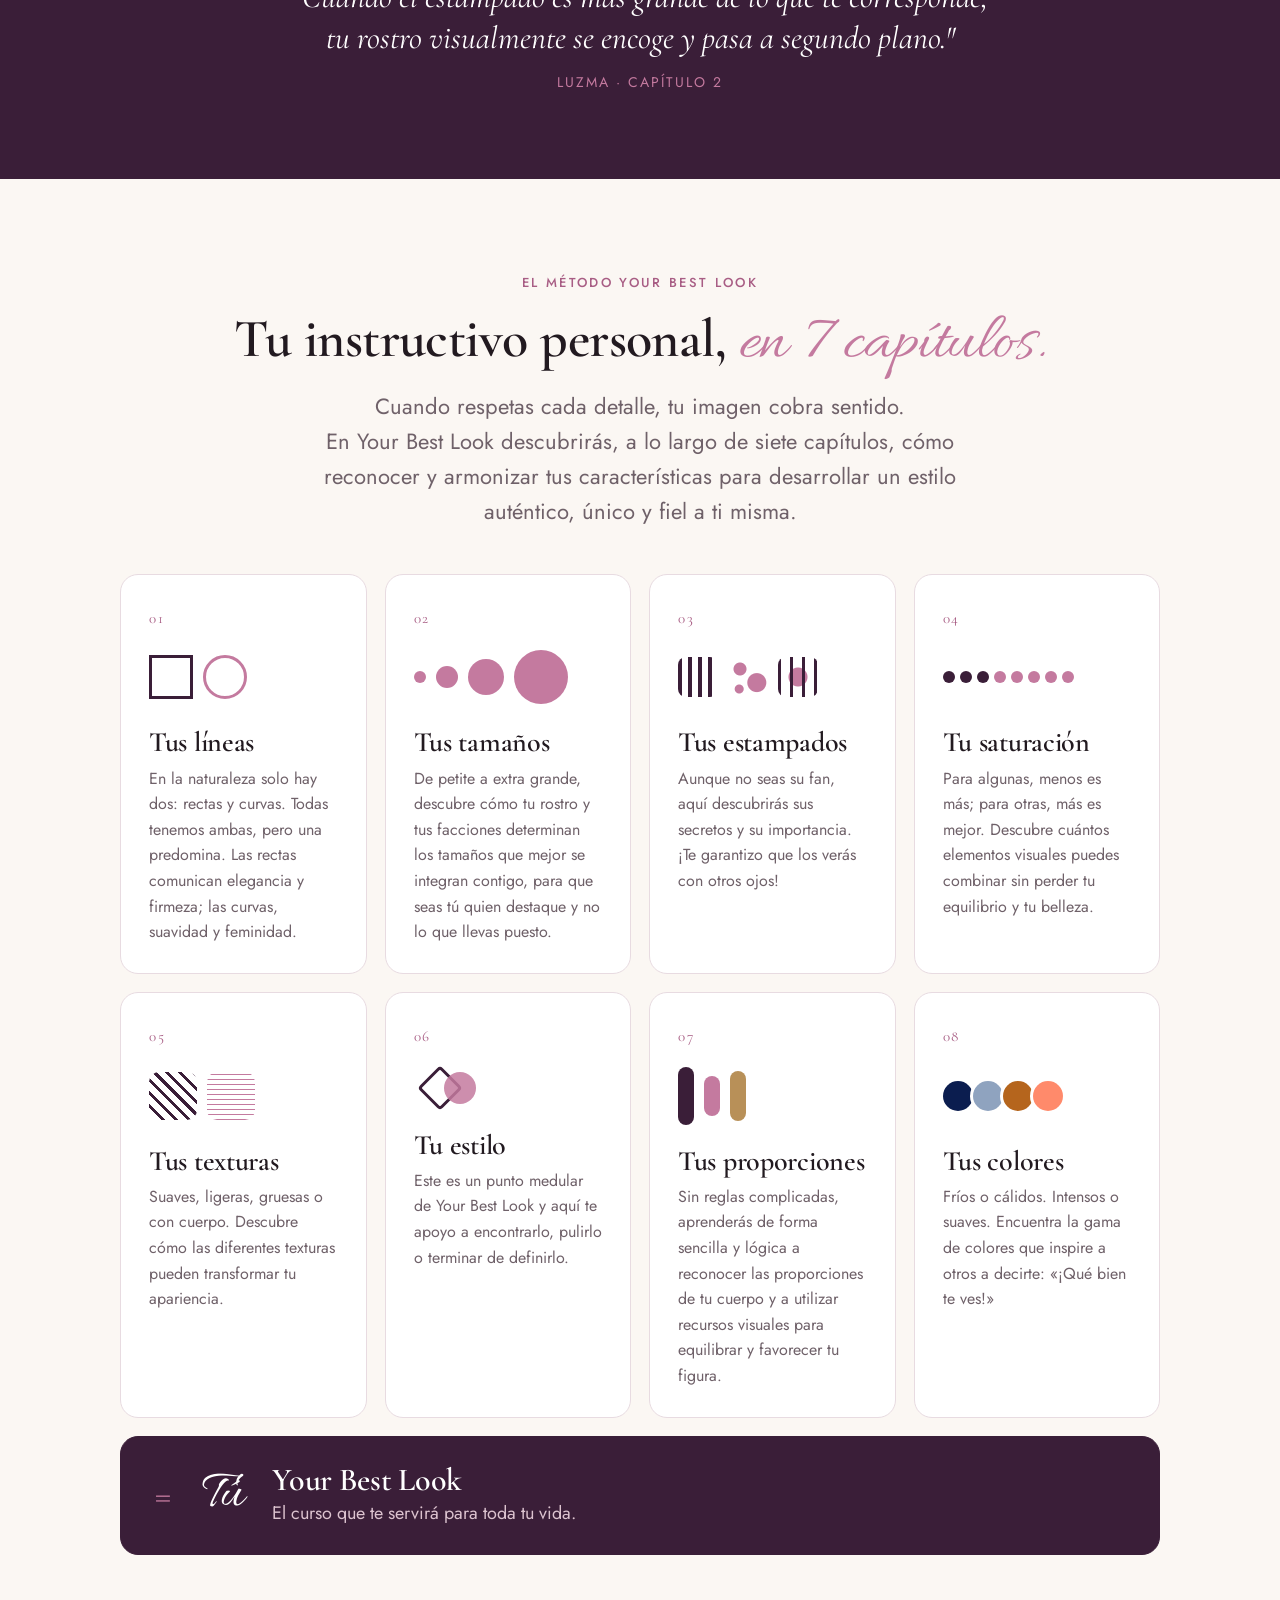
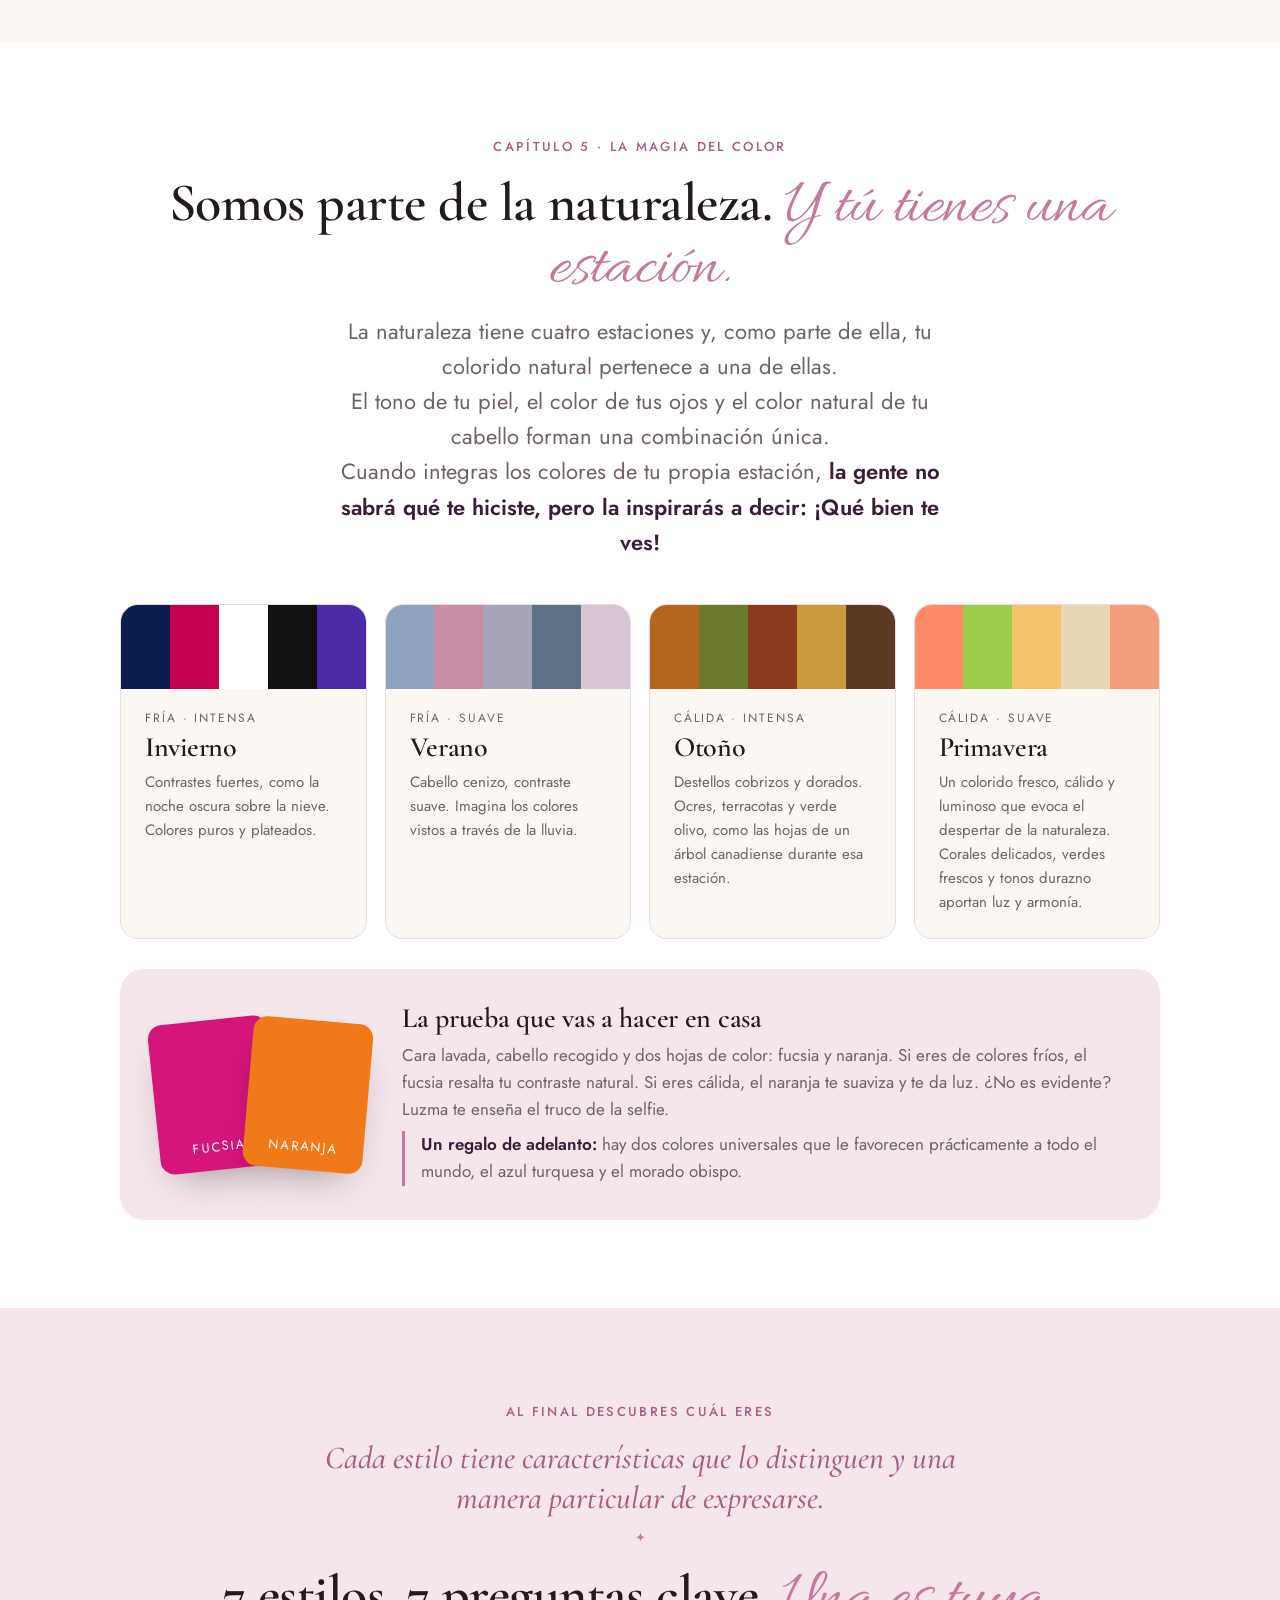
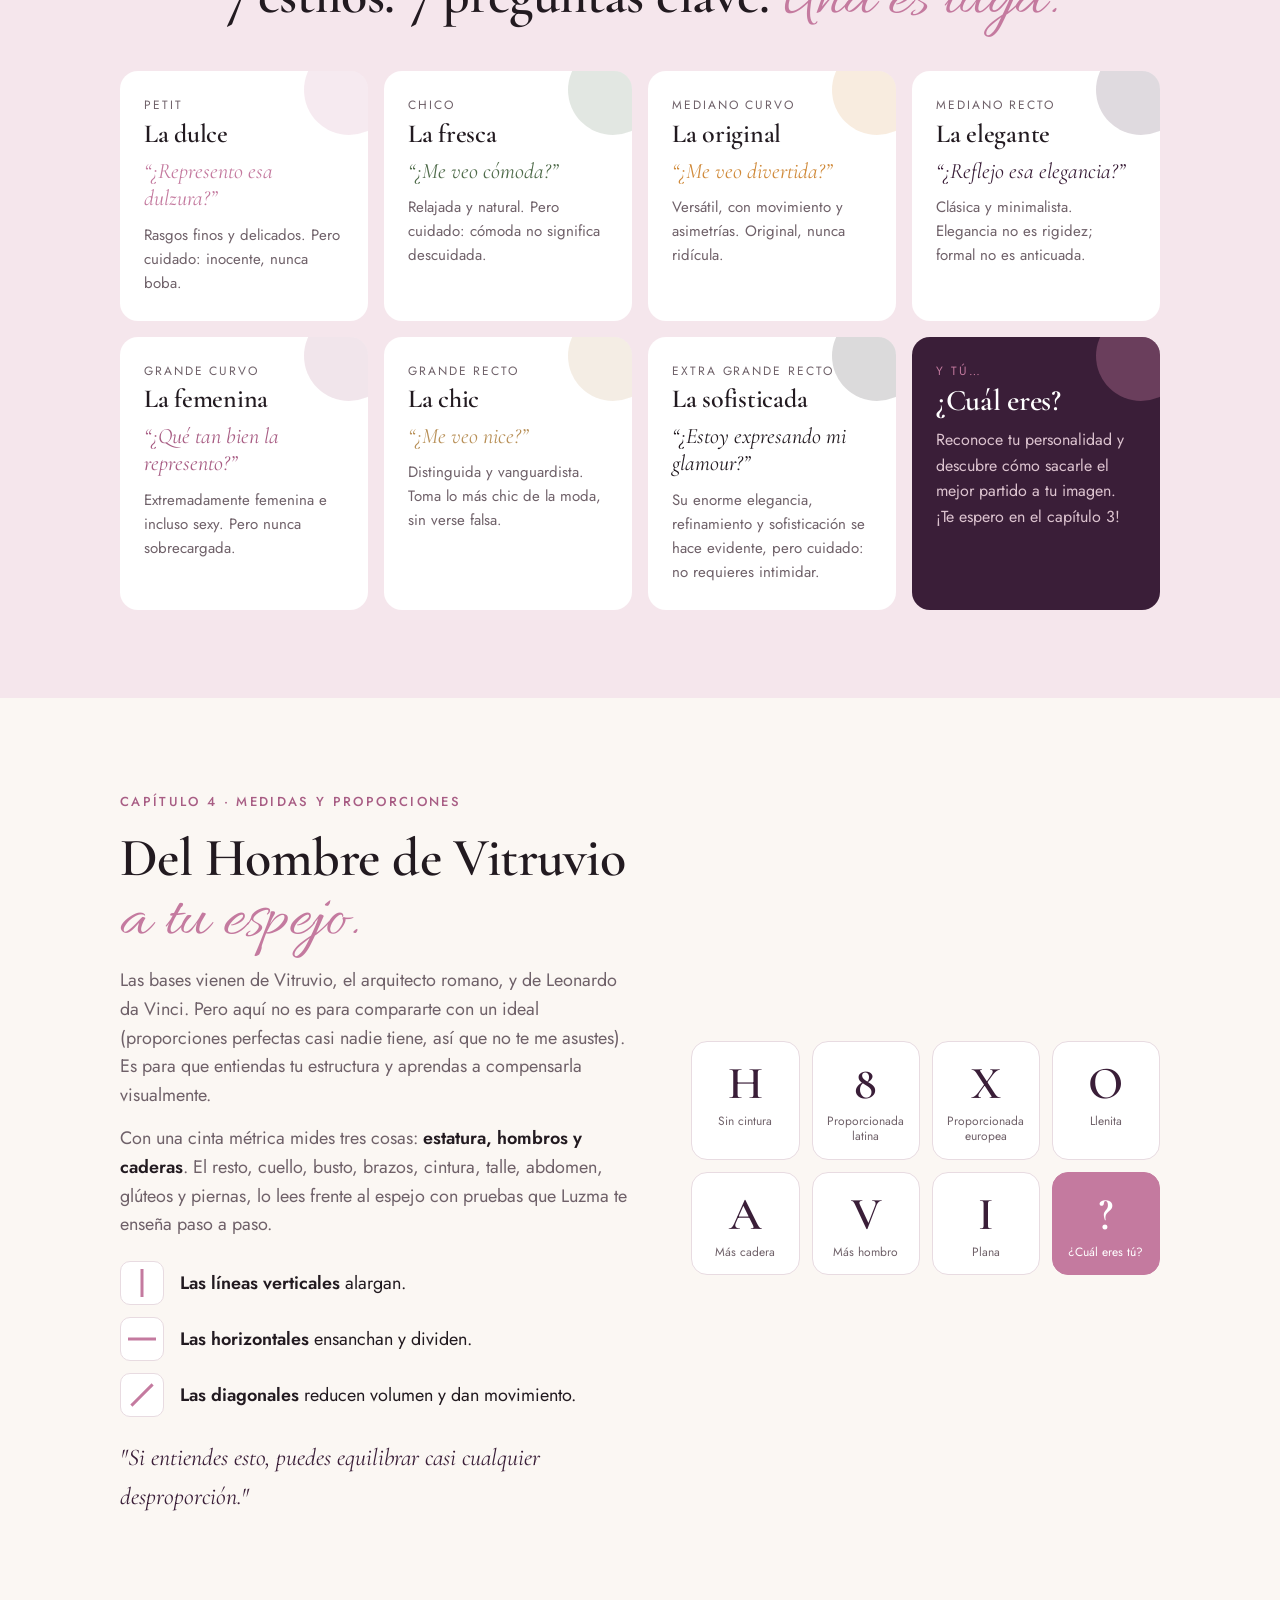
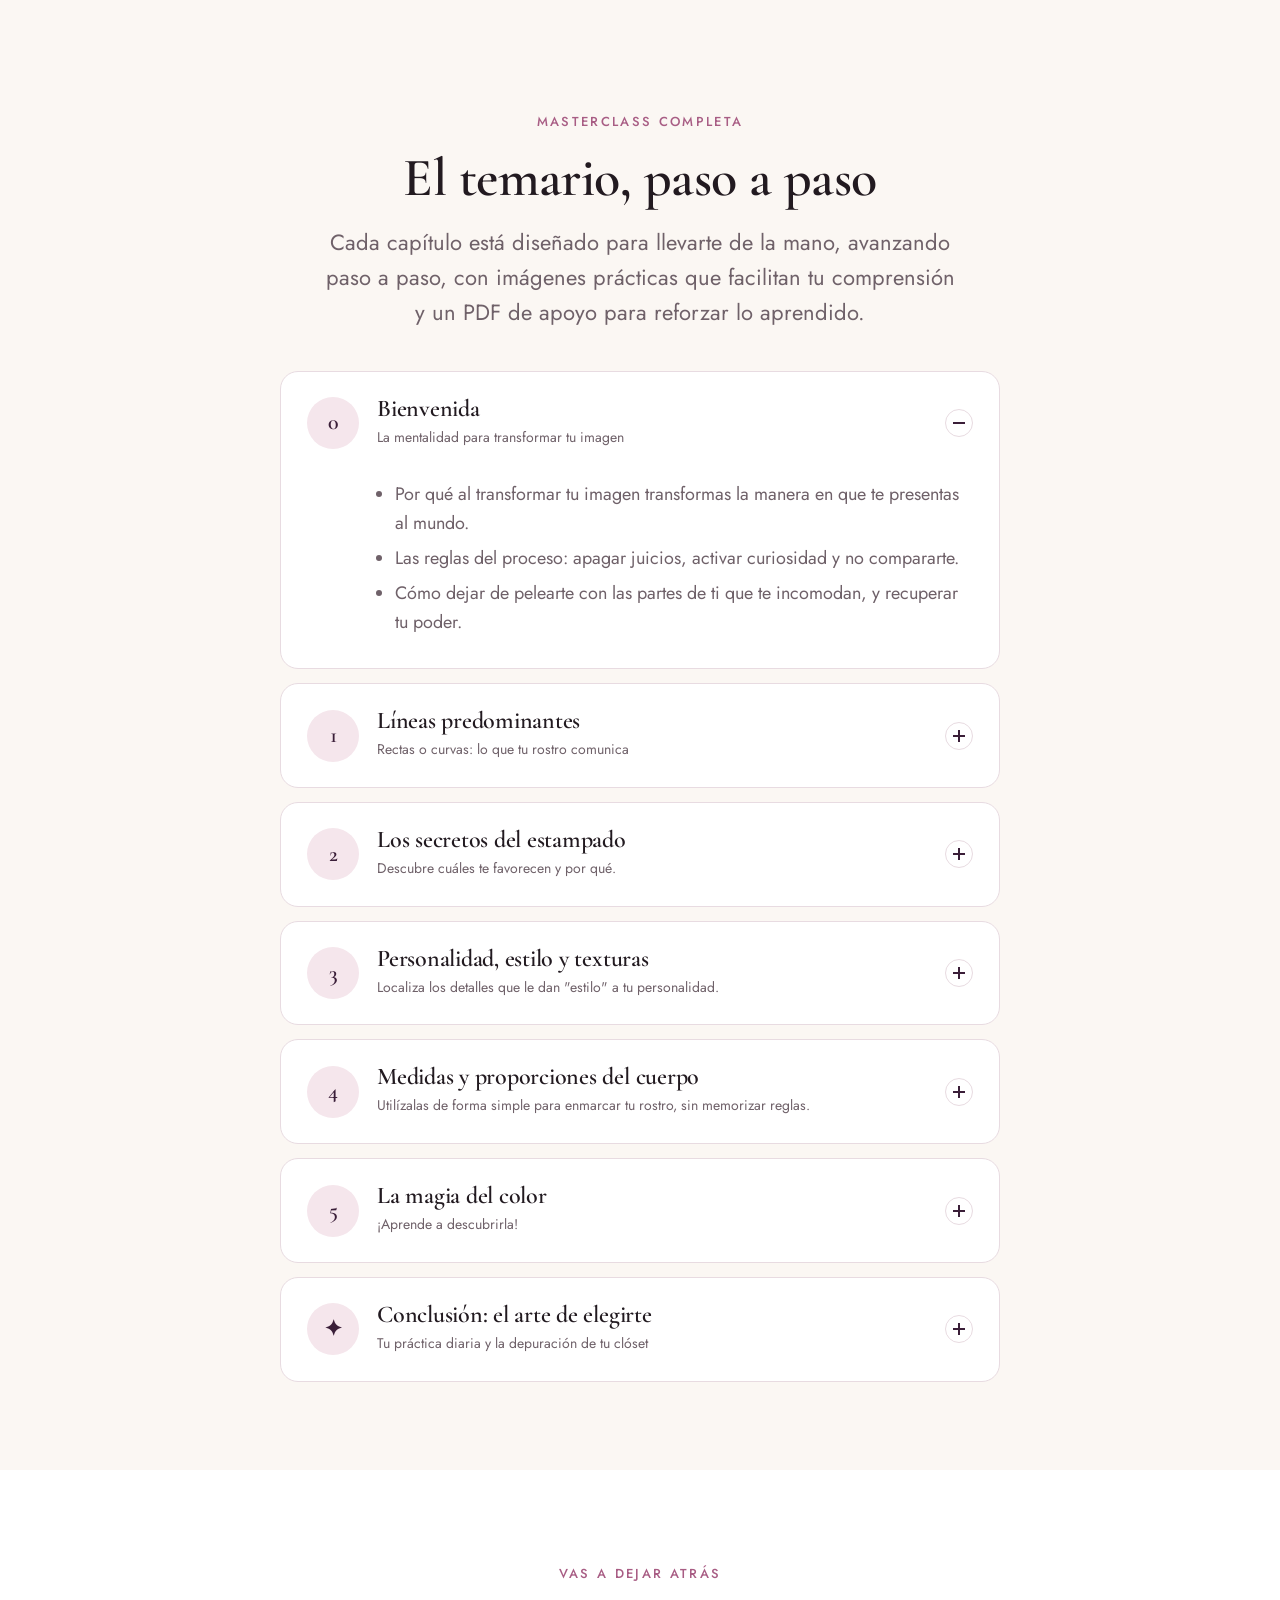
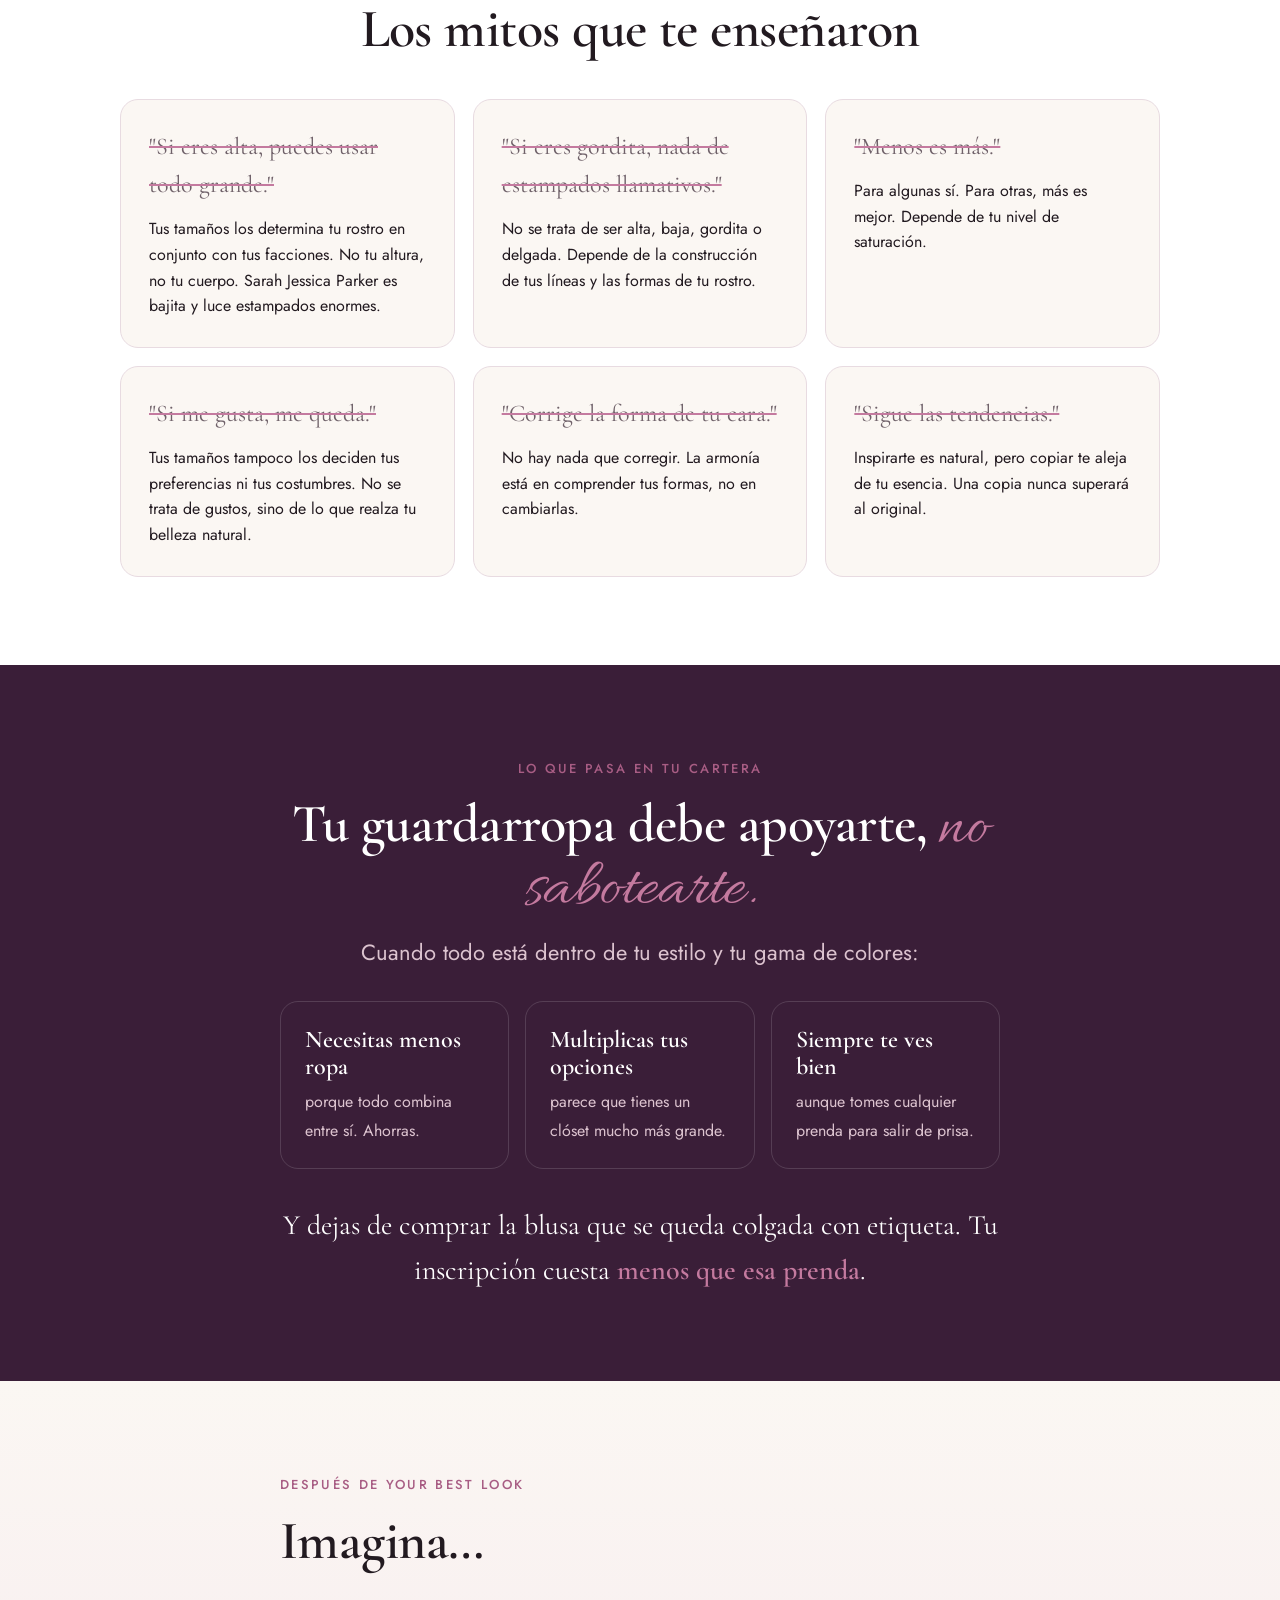
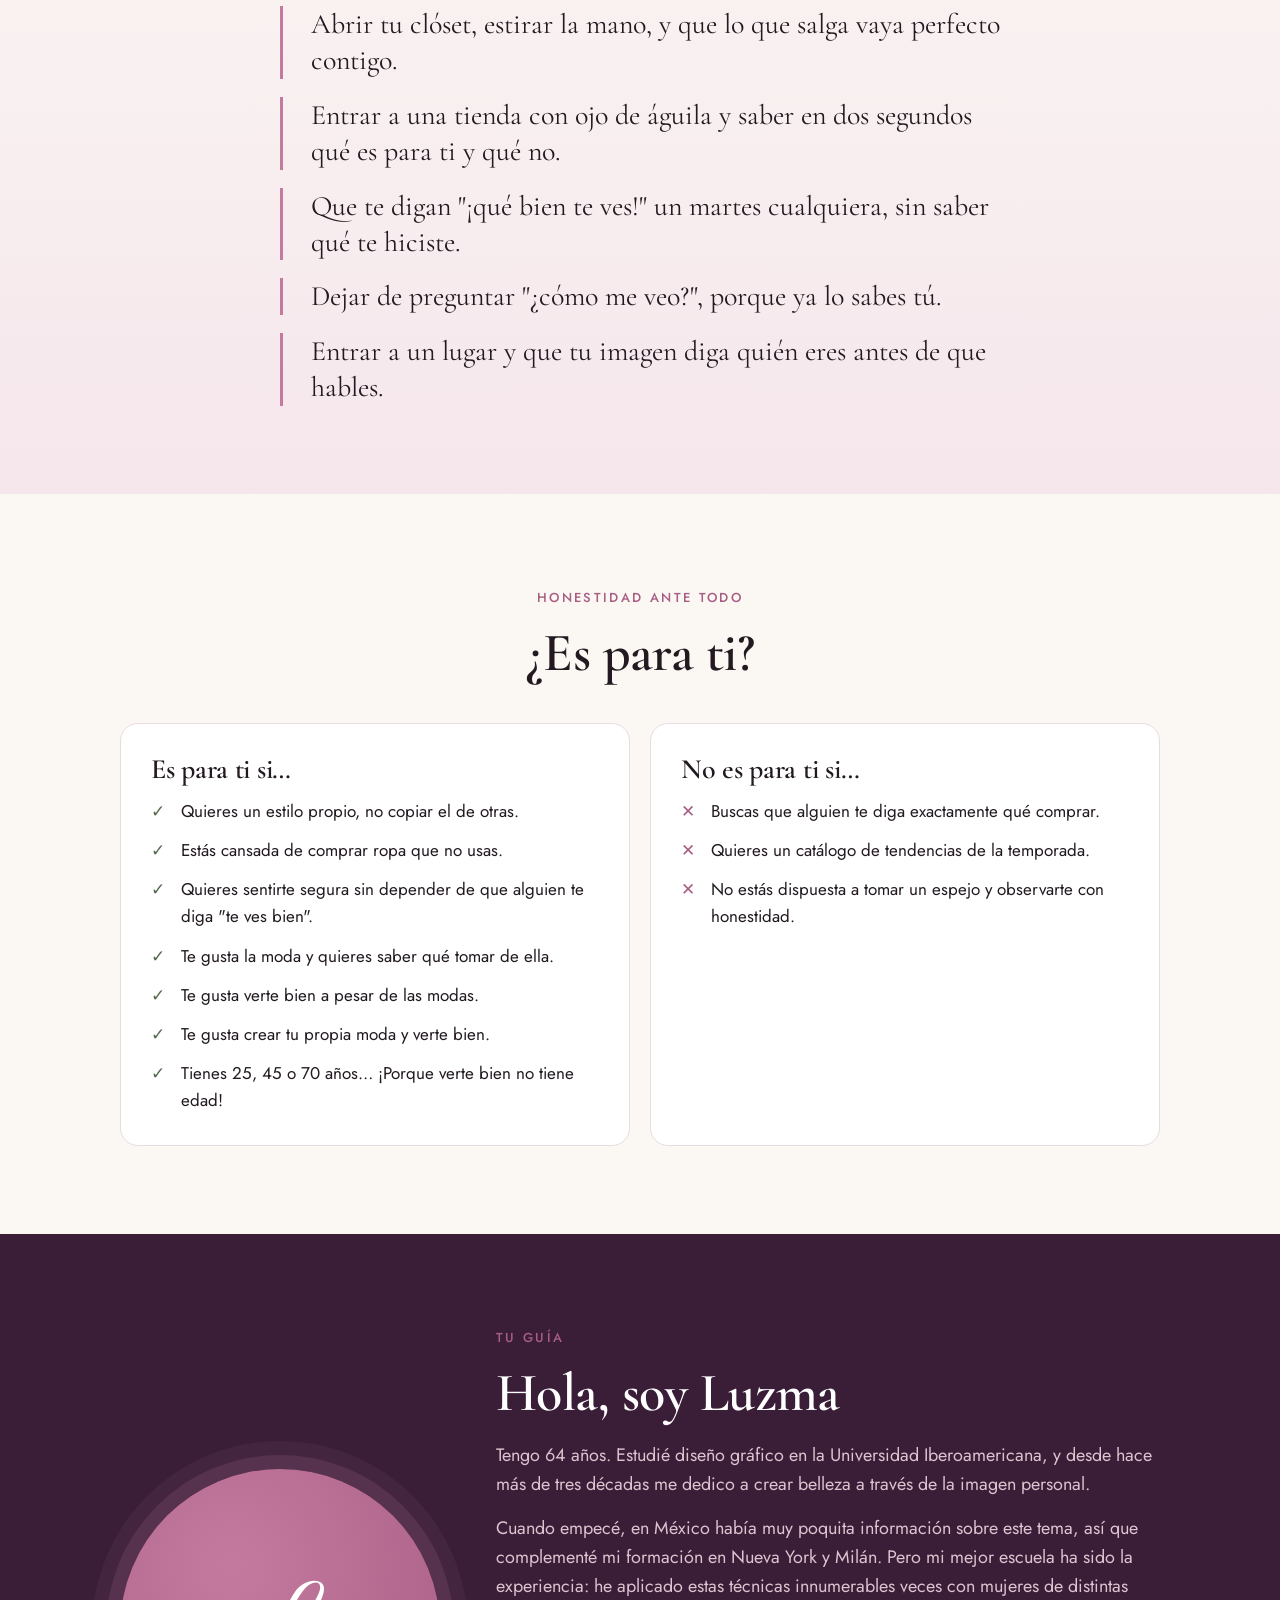
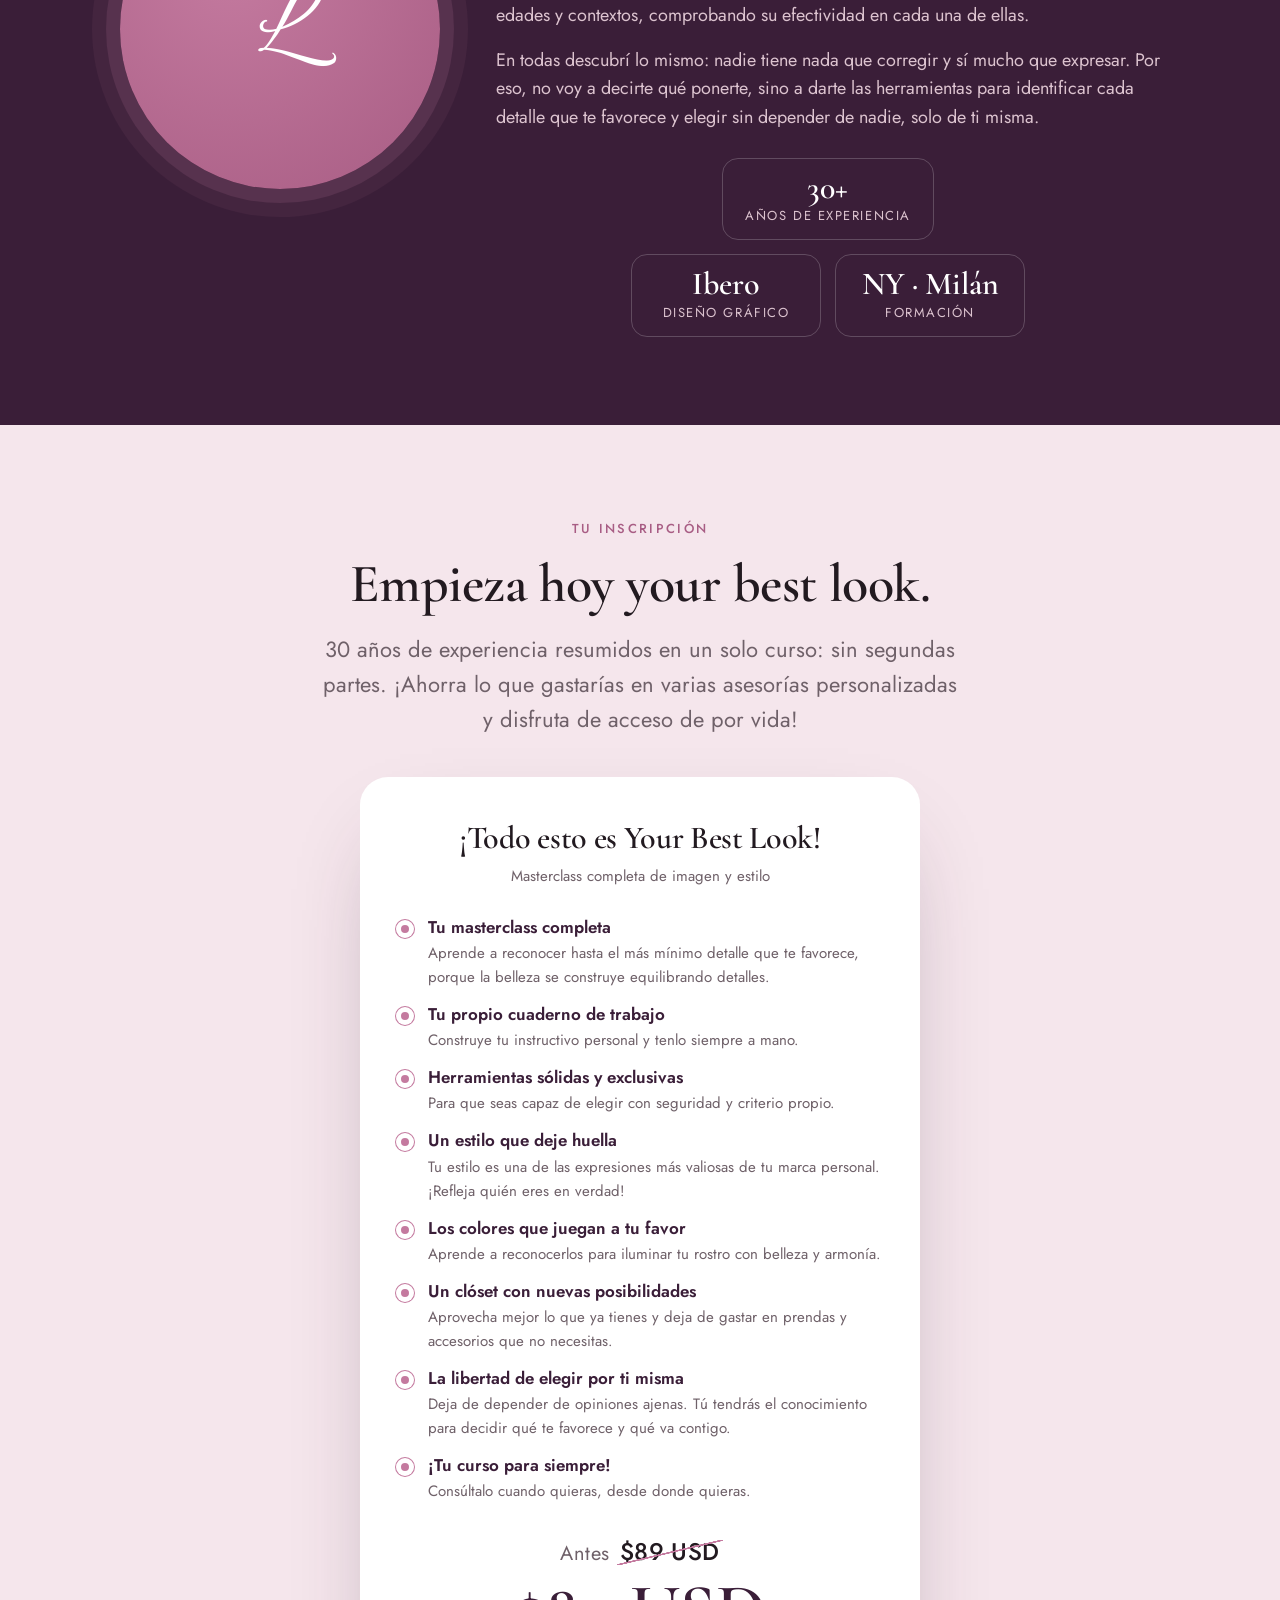
==== commit 132d3cd3: "Correcciones de Luzma del 30 oct al 1 nov en todas las páginas Co-Authored-By: Claude Opus 5.5 <nore" ====
--- a/index.html
+++ b/index.html
@@ -25,7 +25,7 @@
 <meta name="theme-color" content="#3a1e38">
 <link rel="preconnect" href="https://fonts.googleapis.com"><link rel="preconnect" href="https://fonts.gstatic.com" crossorigin>
 <link href="https://fonts.googleapis.com/css2?family=Allura&family=Cormorant+Garamond:ital,wght@0,500;0,600;1,500&family=Jost:wght@400;500;600&display=swap" rel="stylesheet">
-<link rel="stylesheet" href="assets/styles.css?v=11">
+<link rel="stylesheet" href="assets/styles.css?v=12">
 </head>
 <body>
 
@@ -37,10 +37,10 @@
     <img class="logo-img" src="assets/logo.png" alt="Your Best Look by Luzma" width="140" height="140"><br>
     <span class="eyebrow">Masterclass online de imagen y estilo</span>
     <h1>Tu rostro ya sabe qué ponerte. <em class="s">Te enseño a leerlo.</em></h1>
-    <p class="lead">Descubre tus líneas, tus tamaños, tus estampados, tus texturas, tus proporciones y tus colores. Arma <b>tu instructivo personal</b> desde tu casa, con un espejo, y deja de adivinar frente al clóset.</p>
+    <p class="lead">Descubre cómo las características de tu rostro te ayudan a elegir las líneas, tamaños, estampados, texturas, proporciones y colores que más te favorecen.<br>Aprende a reconocerlos desde casa, frente a un espejo, y deja de adivinar frente al clóset.</p>
     <div class="video" data-video></div>
     <div class="hero-cta" data-hero-cta>
-      <a class="btn btn--lg btn--stack" data-checkout href="#">Sí, quiero descubrir mi Best Look<small>Antes <s data-price-before>$89</s> · Hoy <span data-price>$80 USD</span></small></a>
+      <a class="btn btn--lg btn--stack" data-checkout href="#">Sí, quiero descubrir My Best Look<small>Antes <s data-price-before>$89</s> · Hoy <span data-price>$80 USD</span></small></a>
       <div class="micro"><span>Acceso inmediato</span><span>A tu ritmo</span><span>Garantía de <span data-guarantee>7</span> días</span></div>
     </div>
   </div>
@@ -58,15 +58,16 @@
 <section class="pain">
   <div class="wrap narrow">
     <span class="eyebrow">Sé honesta</span>
-    <h2>¿Cuántas de estas te han pasado?</h2>
+    <h2>¿Con cuántas de estas situaciones te identificas?</h2>
     <ul class="pain-list">
-      <li>Tienes el clóset lleno… y aun así <b>"no tienes qué ponerte"</b>.</li>
-      <li>Esa prenda se veía increíble en el maniquí. En ti, no.</li>
-      <li>Copiaste el outfit idéntico de alguien en redes, y no se te ve igual.</li>
-      <li>Hay colores que te hacen ver cansada, y te lo dicen: "¿te sientes bien?".</li>
-      <li>Te pruebas cinco cosas antes de salir y terminas con lo de siempre.</li>
-      <li>Frente al espejo sientes que "algo no cuadra", pero no sabes qué.</li>
-      <li>Llevas años disimulando esa parte de ti que no te gusta.</li>
+      <li>¿Tienes el clóset lleno y la sensación constante de «no tengo qué ponerme»?</li>
+      <li>¿Has visto una prenda increíble en el maniquí y te has decepcionado al probártela?</li>
+      <li>¿Has intentado recrear un look que te encantó en una influencer o en tu mejor amiga, pero en ti no luce igual?</li>
+      <li>¿Te ha pasado que un color que te encanta termina haciéndote lucir apagada o cansada?</li>
+      <li>¿Te pruebas diferentes prendas y terminas usando siempre las mismas?</li>
+      <li>¿Te miras al espejo sintiendo que algo no funciona, pero sin saber exactamente qué ajustar?</li>
+      <li>¿Te concentras más en disimular ciertas partes de tu cuerpo que en destacar lo que te favorece?</li>
+      <li>¿Tu clóset está lleno de compras de oferta que casi nunca utilizas?</li>
     </ul>
     <p class="pain-turn">Hermosa, el problema no eres tú. <b>Es que nadie te dio tu instructivo.</b></p>
   </div>
@@ -83,7 +84,7 @@
       <p><s>Si eres angulosa, suavízate.</s></p>
     </div>
     <h2>¿Y si no hubiera <em class="s">nada que corregir?</em></h2>
-    <p class="lead">La armonía no está en cambiar tus formas, sino en <b>comprenderlas y expresarlas con libertad</b>. Tu construcción natural es la que permanece más allá del tiempo, incluso cuando tu peso cambia o tu estilo evoluciona. Ahí está tu mapa.</p>
+    <p class="lead">La armonía no está en cambiar tus formas, sino en <b>comprenderlas y expresarlas con libertad</b>. Tu construcción natural es la que permanece más allá del tiempo, incluso cuando tu peso cambia o tu estilo evoluciona. Encuentra aquí tu mapa.</p>
   </div>
 </section>
 
@@ -104,8 +105,8 @@
 <section class="idea center">
   <div class="wrap narrow">
     <span class="eyebrow">Lo que nadie te había dicho</span>
-    <h2>Así como tienes talla de ropa, tienes talla de estampado.</h2>
-    <p class="lead">Y de aretes, de collares, de solapas, de cuellos, de texturas y hasta de corte de cabello. Esa talla no la decide tu estatura, ni tu peso, ni tu edad, ni la moda. <strong style="color:#fff">La decide tu rostro.</strong></p>
+    <h2>Así como tienes talla de ropa, también tienes otras tallas.</h2>
+    <p class="lead">En estampados, en aretes, en collares, en solapas, en cuellos, en texturas y hasta en corte de cabello. Esa talla no la decide tu estatura, ni tu peso, ni tu edad, ni la moda. <strong style="color:#fff">La decide tu rostro.</strong></p>
     <div class="dots" aria-hidden="true">
       <div class="dot"><i></i>Petit</div>
       <div class="dot"><i></i>Chico</div>
@@ -117,23 +118,24 @@
   </div>
 </section>
 
-<!-- EL MÉTODO: 7 HERRAMIENTAS -->
+<!-- EL MÉTODO: 7 CAPÍTULOS -->
 <section>
   <div class="wrap">
     <div class="center">
       <span class="eyebrow">El método Your Best Look</span>
-      <h2>Tu instructivo personal, <em class="s">en 7 herramientas</em></h2>
-      <p class="lead">Cuando las respetas, tu imagen se ordena. Cuando ignoras una, algo se siente fuera de lugar, aunque no sepas qué. Aquí las aprendes una por una, en orden, y al final las juntas.</p>
+      <h2>Tu instructivo personal, <em class="s">en 7 capítulos.</em></h2>
+      <p class="lead">Cuando respetas cada detalle, tu imagen cobra sentido.<br>En Your Best Look descubrirás, a lo largo de siete capítulos, cómo reconocer y armonizar tus características para desarrollar un estilo auténtico, único y fiel a ti misma.</p>
     </div>
     <div class="vars">
       <div class="var"><span class="n">01</span><div class="glyph g-lines"><span></span><span></span></div><h3>Tus líneas</h3><p>En la naturaleza solo hay dos: rectas y curvas. Todas tenemos ambas, pero una predomina. Las rectas comunican elegancia y firmeza; las curvas, suavidad y feminidad.</p></div>
-      <div class="var"><span class="n">02</span><div class="glyph g-size"><i></i><i></i><i></i><i></i></div><h3>Tus tamaños</h3><p>De petit a extra grande. Que te vean a ti, no a lo que traes puesto. Lo decide tu rostro en conjunto con tus facciones.</p></div>
-      <div class="var"><span class="n">03</span><div class="glyph g-print"><span></span><span></span><span></span></div><h3>Tus estampados</h3><p>Con estructura, con movimiento o con ambos. El estampado no solo decora: dialoga con tu arquitectura.</p></div>
-      <div class="var"><span class="n">04</span><div class="glyph g-sat"><i></i><i></i><i></i><i></i><i></i><i></i><i></i><i></i></div><h3>Tu saturación</h3><p>Cuánta información visual sostienes con belleza. Para unas, menos es más. Para otras, más es mejor. Lo justo para ti.</p></div>
-      <div class="var"><span class="n">05</span><div class="glyph g-tex"><span></span><span></span></div><h3>Tus texturas</h3><p>Suaves y ligeras, o gruesas y con cuerpo. Por qué el mismo suéter a una le queda perfecto y a otra se la come.</p></div>
-      <div class="var"><span class="n">06</span><div class="glyph g-prop"><span></span><span></span><span></span></div><h3>Tus proporciones</h3><p>Tres medidas con cinta métrica y el resto a ojo. Para equilibrar tu figura con construcciones inteligentes, no con trucos.</p></div>
-      <div class="var"><span class="n">07</span><div class="glyph g-color"><i></i><i></i><i></i><i></i></div><h3>Tus colores</h3><p>Tu estación: invierno, verano, otoño o primavera. El marco que hace que te digan "¡qué bien te ves!" sin saber por qué.</p></div>
-      <div class="var var--result"><span class="n">=</span><div class="glyph"><em class="s" style="font-size:54px;color:#fff">Tú</em></div><h3>Your Best Look</h3><p>Tu estilo de los 7, con su pregunta clave. Un instructivo hecho a tu medida que te sirve para toda la vida.</p></div>
+      <div class="var"><span class="n">02</span><div class="glyph g-size"><i></i><i></i><i></i><i></i></div><h3>Tus tamaños</h3><p>De petite a extra grande, descubre cómo tu rostro y tus facciones determinan los tamaños que mejor se integran contigo, para que seas tú quien destaque y no lo que llevas puesto.</p></div>
+      <div class="var"><span class="n">03</span><div class="glyph g-print"><span></span><span></span><span></span></div><h3>Tus estampados</h3><p>Aunque no seas su fan, aquí descubrirás sus secretos y su importancia. ¡Te garantizo que los verás con otros ojos!</p></div>
+      <div class="var"><span class="n">04</span><div class="glyph g-sat"><i></i><i></i><i></i><i></i><i></i><i></i><i></i><i></i></div><h3>Tu saturación</h3><p>Para algunas, menos es más; para otras, más es mejor. Descubre cuántos elementos visuales puedes combinar sin perder tu equilibrio y tu belleza.</p></div>
+      <div class="var"><span class="n">05</span><div class="glyph g-tex"><span></span><span></span></div><h3>Tus texturas</h3><p>Suaves, ligeras, gruesas o con cuerpo. Descubre cómo las diferentes texturas pueden transformar tu apariencia.</p></div>
+      <div class="var"><span class="n">06</span><div class="glyph g-style"><span></span><span></span></div><h3>Tu estilo</h3><p>Este es un punto medular de Your Best Look y aquí te apoyo a encontrarlo, pulirlo o terminar de definirlo.</p></div>
+      <div class="var"><span class="n">07</span><div class="glyph g-prop"><span></span><span></span><span></span></div><h3>Tus proporciones</h3><p>Sin reglas complicadas, aprenderás de forma sencilla y lógica a reconocer las proporciones de tu cuerpo y a utilizar recursos visuales para equilibrar y favorecer tu figura.</p></div>
+      <div class="var"><span class="n">08</span><div class="glyph g-color"><i></i><i></i><i></i><i></i></div><h3>Tus colores</h3><p>Fríos o cálidos. Intensos o suaves. Encuentra la gama de colores que inspire a otros a decirte: «¡Qué bien te ves!»</p></div>
+      <div class="var var--result"><span class="n">=</span><div class="glyph"><em class="s" style="font-size:54px;color:#fff">Tú</em></div><h3>Your Best Look</h3><p>El curso que te servirá para toda tu vida.</p></div>
     </div>
   </div>
 </section>
@@ -144,7 +146,7 @@
     <div class="center">
       <span class="eyebrow">Capítulo 5 · La magia del color</span>
       <h2>Somos parte de la naturaleza. <em class="s">Y tú tienes una estación.</em></h2>
-      <p class="lead">Tu tono de piel, el color de tus ojos y el color de tu cabello de nacimiento (no el del tinte) forman tu colorido natural. Cuando eliges los colores que armonizan con él, pasa algo maravilloso: <b>la gente no sabe qué te hiciste, pero te dice "¡qué bien te ves!"</b>. Es como un maquillaje natural.</p>
+      <p class="lead">La naturaleza tiene cuatro estaciones y, como parte de ella, tu colorido natural pertenece a una de ellas.<br>El tono de tu piel, el color de tus ojos y el color natural de tu cabello forman una combinación única.<br>Cuando integras los colores de tu propia estación, <b>la gente no sabrá qué te hiciste, pero la inspirarás a decir: ¡Qué bien te ves!</b></p>
     </div>
     <div class="seasons">
       <div class="season">
@@ -160,12 +162,12 @@
       <div class="season">
         <div class="sw"><i style="--s:#b5651d"></i><i style="--s:#6b7a2a"></i><i style="--s:#8b3a1e"></i><i style="--s:#c99a3b"></i><i style="--s:#5a3a22"></i></div>
         <span class="k">Cálida · intensa</span><h3>Otoño</h3>
-        <p>Destellos cobrizos y dorados. Ocres, terracotas y verde olivo, como un árbol canadiense.</p>
+        <p>Destellos cobrizos y dorados. Ocres, terracotas y verde olivo, como las hojas de un árbol canadiense durante esa estación.</p>
       </div>
       <div class="season">
         <div class="sw"><i style="--s:#ff8a6b"></i><i style="--s:#9ccc4a"></i><i style="--s:#f5c36b"></i><i style="--s:#e9d6b4"></i><i style="--s:#f29e7c"></i></div>
         <span class="k">Cálida · suave</span><h3>Primavera</h3>
-        <p>Colorido delicado y luminoso. Corales, verde pasto nuevo y beige les sientan de maravilla.</p>
+        <p>Un colorido fresco, cálido y luminoso que evoca el despertar de la naturaleza. Corales delicados, verdes frescos y tonos durazno aportan luz y armonía.</p>
       </div>
     </div>
     <div class="color-test">
@@ -184,17 +186,18 @@
   <div class="wrap">
     <div class="center">
       <span class="eyebrow">Al final descubres cuál eres</span>
+      <p class="styles-intro">Cada estilo tiene características que lo distinguen y una manera particular de expresarse.</p>
       <h2>7 estilos. 7 preguntas clave. <em class="s">Una es tuya.</em></h2>
-      <p class="lead">Cada estilo tiene su pregunta para cuando terminas de arreglarte. Y su "pero cuidado", para que no te pases. Cuando conoces la tuya, nunca más dudas frente al espejo.</p>
     </div>
     <div class="style-grid">
-      <div class="style" style="--c:#c47a9f"><span class="k">Petit</span><h3>La dulce</h3><q>¿Me veo dulce?</q><p>Rasgos finos y delicados. Pero cuidado: inocente, nunca boba.</p></div>
+      <div class="style" style="--c:#c47a9f"><span class="k">Petit</span><h3>La dulce</h3><q>¿Represento esa dulzura?</q><p>Rasgos finos y delicados. Pero cuidado: inocente, nunca boba.</p></div>
       <div class="style" style="--c:#4f6b4a"><span class="k">Chico</span><h3>La fresca</h3><q>¿Me veo cómoda?</q><p>Relajada y natural. Pero cuidado: cómoda no significa descuidada.</p></div>
       <div class="style" style="--c:#d08a3a"><span class="k">Mediano curvo</span><h3>La original</h3><q>¿Me veo divertida?</q><p>Versátil, con movimiento y asimetrías. Original, nunca ridícula.</p></div>
-      <div class="style" style="--c:#3a1e38"><span class="k">Mediano recto</span><h3>La elegante</h3><q>¿Me veo elegante?</q><p>Clásica y minimalista. Elegancia no es rigidez; formal no es anticuada.</p></div>
-      <div class="style" style="--c:#a85d84"><span class="k">Grande curvo</span><h3>La femenina</h3><q>¿Me veo súper femenina?</q><p>La única que puede con lo grande y lo extra grande. Sin parecer arbolito de Navidad fuera de temporada.</p></div>
-      <div class="style" style="--c:#b89058"><span class="k">Grande recto</span><h3>La chic</h3><q>¿Me veo chic?</q><p>Distinguida y vanguardista. Toma lo más chic de la moda, sin verse falsa.</p></div>
-      <div class="style" style="--c:#221a20"><span class="k">Extra grande recto</span><h3>La sofisticada</h3><q>¿Me veo sofisticada?</q><p>Presencia total, pocas piezas y muy buenas. Presencia no es intimidación.</p></div>
+      <div class="style" style="--c:#3a1e38"><span class="k">Mediano recto</span><h3>La elegante</h3><q>¿Reflejo esa elegancia?</q><p>Clásica y minimalista. Elegancia no es rigidez; formal no es anticuada.</p></div>
+      <div class="style" style="--c:#a85d84"><span class="k">Grande curvo</span><h3>La femenina</h3><q>¿Qué tan bien la represento?</q><p>Extremadamente femenina e incluso sexy. Pero nunca sobrecargada.</p></div>
+      <div class="style" style="--c:#b89058"><span class="k">Grande recto</span><h3>La chic</h3><q>¿Me veo nice?</q><p>Distinguida y vanguardista. Toma lo más chic de la moda, sin verse falsa.</p></div>
+      <div class="style" style="--c:#221a20"><span class="k">Extra grande recto</span><h3>La sofisticada</h3><q>¿Estoy expresando mi glamour?</q><p>Su enorme elegancia, refinamiento y sofisticación se hace evidente, pero cuidado: no requieres intimidar.</p></div>
+      <div class="style style--you"><span class="k">Y tú…</span><h3>¿Cuál eres?</h3><p>Reconoce tu personalidad y descubre cómo sacarle el mejor partido a tu imagen. ¡Te espero en el capítulo 3!</p></div>
     </div>
   </div>
 </section>
@@ -235,7 +238,7 @@
     <div class="center">
       <span class="eyebrow">Masterclass completa</span>
       <h2>El temario, paso a paso</h2>
-      <p class="lead">La secuencia está diseñada para que construyas tu best look capítulo por capítulo. Cada uno trae su material de apoyo y tu cuaderno de trabajo para ir anotando tu instructivo.</p>
+      <p class="lead">Cada capítulo está diseñado para llevarte de la mano, avanzando paso a paso, con imágenes prácticas que facilitan tu comprensión y un PDF de apoyo para reforzar lo aprendido.</p>
     </div>
     <div class="chapters">
       <details class="ch" open>
@@ -257,7 +260,7 @@
         </ul></div>
       </details>
       <details class="ch">
-        <summary><span class="num">2</span><div><h3>Los secretos del estampado</h3><span class="meta">Tamaños, tipos y saturación</span></div><span class="plus"></span></summary>
+        <summary><span class="num">2</span><div><h3>Los secretos del estampado</h3><span class="meta">Descubre cuáles te favorecen y por qué.</span></div><span class="plus"></span></summary>
         <div class="body"><ul>
           <li>Los mitos que te alejan de tu estampado ideal (no, no depende de tu altura ni de tu cuerpo).</li>
           <li>Secreto 1: tu tamaño, de petit a extra grande, con la prueba de los lunares.</li>
@@ -267,7 +270,7 @@
         </ul></div>
       </details>
       <details class="ch">
-        <summary><span class="num">3</span><div><h3>Personalidad, estilo y texturas</h3><span class="meta">Los 7 estilos y tu pregunta clave</span></div><span class="plus"></span></summary>
+        <summary><span class="num">3</span><div><h3>Personalidad, estilo y texturas</h3><span class="meta">Localiza los detalles que le dan "estilo" a tu personalidad.</span></div><span class="plus"></span></summary>
         <div class="body"><ul>
           <li>Personalidad no es lo mismo que estilo: cómo conectar quién eres con lo que usas.</li>
           <li>Los 7 estilos, del petit al extra grande recto, con su pregunta clave y su "pero cuidado".</li>
@@ -276,7 +279,7 @@
         </ul></div>
       </details>
       <details class="ch">
-        <summary><span class="num">4</span><div><h3>Medidas y proporciones del cuerpo</h3><span class="meta">Cinta métrica en mano</span></div><span class="plus"></span></summary>
+        <summary><span class="num">4</span><div><h3>Medidas y proporciones del cuerpo</h3><span class="meta">Utilízalas de forma simple para enmarcar tu rostro, sin memorizar reglas.</span></div><span class="plus"></span></summary>
         <div class="body"><ul>
           <li>Cómo medir tu estatura, hombros y caderas con precisión.</li>
           <li>Cómo leer cuello, busto, brazos, cintura, talle, abdomen, glúteos y piernas frente al espejo.</li>
@@ -285,7 +288,7 @@
         </ul></div>
       </details>
       <details class="ch">
-        <summary><span class="num">5</span><div><h3>La magia del color</h3><span class="meta">Tu estación y tu gama</span></div><span class="plus"></span></summary>
+        <summary><span class="num">5</span><div><h3>La magia del color</h3><span class="meta">¡Aprende a descubrirla!</span></div><span class="plus"></span></summary>
         <div class="body"><ul>
           <li>Cómo el color afecta tu ánimo, tu energía y lo que comunicas.</li>
           <li>Colores fríos y cálidos, y los dos colores universales.</li>
@@ -363,9 +366,10 @@
         <li>Quieres un estilo propio, no copiar el de otras.</li>
         <li>Estás cansada de comprar ropa que no usas.</li>
         <li>Quieres sentirte segura sin depender de que alguien te diga "te ves bien".</li>
-        <li>Nunca te ha interesado la moda, pero sí verte como tú.</li>
         <li>Te gusta la moda y quieres saber qué tomar de ella.</li>
-        <li>Tienes 25, 45 o 70 años: tu estructura no tiene edad.</li>
+        <li>Te gusta verte bien a pesar de las modas.</li>
+        <li>Te gusta crear tu propia moda y verte bien.</li>
+        <li>Tienes 25, 45 o 70 años… ¡Porque verte bien no tiene edad!</li>
       </ul></div>
       <div class="no"><h3>No es para ti si…</h3><ul>
         <li>Buscas que alguien te diga exactamente qué comprar.</li>
@@ -384,9 +388,9 @@
       <span class="eyebrow">Tu guía</span>
       <h2>Hola, soy Luzma</h2>
       <p>Tengo 64 años. Estudié diseño gráfico en la Universidad Iberoamericana, y desde hace más de tres décadas me dedico a crear belleza a través de la imagen personal.</p>
-      <p>Cuando empecé, en México había muy poquita información sobre esto, así que complementé mi formación en Nueva York y Milán. Pero mi mejor escuela ha sido la experiencia: estas técnicas las he aplicado infinidad de veces, en mujeres de diferentes edades y contextos. Y con todas han funcionado.</p>
-      <p>En todas descubrí lo mismo: nadie tiene nada que corregir. Por eso no te voy a decir qué ponerte. Te voy a dar las herramientas para que lo descubras tú, y ya no necesites a nadie.</p>
-      <div class="creds"><span>30+ años de experiencia</span><span>Diseño · Ibero</span><span>Formación en Nueva York y Milán</span></div>
+      <p>Cuando empecé, en México había muy poquita información sobre este tema, así que complementé mi formación en Nueva York y Milán. Pero mi mejor escuela ha sido la experiencia: he aplicado estas técnicas innumerables veces con mujeres de distintas edades y contextos, comprobando su efectividad en cada una de ellas.</p>
+      <p>En todas descubrí lo mismo: nadie tiene nada que corregir y sí mucho que expresar. Por eso, no voy a decirte qué ponerte, sino a darte las herramientas para identificar cada detalle que te favorece y elegir sin depender de nadie, solo de ti misma.</p>
+      <dl class="creds"><div class="creds__top"><dt>30+</dt><dd>años de experiencia</dd></div><div><dt>Ibero</dt><dd>diseño gráfico</dd></div><div><dt>NY · Milán</dt><dd>formación</dd></div></dl>
     </div>
   </div>
 </section>
@@ -395,22 +399,23 @@
 <section class="offer center" id="inscribete">
   <div class="wrap">
     <span class="eyebrow">Tu inscripción</span>
-    <h2>Empieza hoy tu best look</h2>
-    <p class="lead">Treinta años de método, completo y paso a paso. Lo que en una asesoría de imagen personalizada pagarías varias veces, aquí es tuyo para siempre.</p>
+    <h2>Empieza hoy your best look.</h2>
+    <p class="lead">30 años de experiencia resumidos en un solo curso: sin segundas partes. ¡Ahorra lo que gastarías en varias asesorías personalizadas y disfruta de acceso de por vida!</p>
     <div class="offer-card">
-      <h3>Your Best Look</h3>
+      <h3>¡Todo esto es Your Best&nbsp;Look!</h3>
       <p class="offer-sub">Masterclass completa de imagen y estilo</p>
       <ul class="stack">
-        <li><b>Bienvenida + 5 capítulos + Conclusión</b><span>Líneas, estampados, estilo y texturas, proporciones y color.</span></li>
-        <li><b>Tu cuaderno de trabajo</b><span>Para ir anotando tu instructivo personal, capítulo por capítulo.</span></li>
-        <li><b>Material de apoyo en cada capítulo</b><span>Tests, láminas de tamaños para imprimir, ejemplos visuales y hojas de color.</span></li>
-        <li><b>Tu estilo de los 7 y tu pregunta clave</b><span>La pregunta que te haces cada vez que terminas de arreglarte.</span></li>
-        <li><b>Tu estación de color</b><span>Con la prueba del fucsia y el naranja y tu gama completa.</span></li>
-        <li><b>El ejercicio de integración del clóset</b><span>Para que tu guardarropa trabaje para ti desde la primera semana.</span></li>
-        <li><b>Acceso para siempre, a tu ritmo</b><span>Desde tu celular o tu computadora.</span></li>
+        <li><b>Tu masterclass completa</b><span>Aprende a reconocer hasta el más mínimo detalle que te favorece, porque la belleza se construye equilibrando detalles.</span></li>
+        <li><b>Tu propio cuaderno de trabajo</b><span>Construye tu instructivo personal y tenlo siempre a mano.</span></li>
+        <li><b>Herramientas sólidas y exclusivas</b><span>Para que seas capaz de elegir con seguridad y criterio propio.</span></li>
+        <li><b>Un estilo que deje huella</b><span>Tu estilo es una de las expresiones más valiosas de tu marca personal. ¡Refleja quién eres en verdad!</span></li>
+        <li><b>Los colores que juegan a tu favor</b><span>Aprende a reconocerlos para iluminar tu rostro con belleza y armonía.</span></li>
+        <li><b>Un clóset con nuevas posibilidades</b><span>Aprovecha mejor lo que ya tienes y deja de gastar en prendas y accesorios que no necesitas.</span></li>
+        <li><b>La libertad de elegir por ti misma</b><span>Deja de depender de opiniones ajenas. Tú tendrás el conocimiento para decidir qué te favorece y qué va contigo.</span></li>
+        <li><b>¡Tu curso para siempre!</b><span>Consúltalo cuando quieras, desde donde quieras.</span></li>
       </ul>
       <div class="price"><span class="was">Antes <s data-price-before>$89 USD</s></span><span class="amt" data-price>$80 USD</span><span class="note">Pago único · Acceso inmediato</span></div>
-      <a class="btn btn--lg btn--block" data-checkout href="#">Quiero descubrir mi Best Look</a>
+      <a class="btn btn--lg btn--block" data-checkout href="#">Quiero descubrir My Best Look</a>
       <div class="micro"><span>Pago seguro con Hotmart</span><span>Tarjeta, PayPal y más</span></div>
       <div class="guarantee">
         <div class="seal"><div><b data-guarantee>7</b>días</div></div>
@@ -425,14 +430,16 @@
   <div class="wrap narrow">
     <div class="center"><span class="eyebrow">Dudas</span><h2>Preguntas frecuentes</h2></div>
     <div class="faq">
-      <details><summary>No sé nada de moda. ¿Me va a servir?</summary><p>Sí. Your Best Look no es un curso de moda: es aprender a leerte. Vas paso a paso, con un espejo, tu cuaderno de trabajo y tu material de apoyo. No necesitas experiencia previa.</p></details>
-      <details><summary>¿Funciona para cualquier edad o tipo de cuerpo?</summary><p>Sí. Tu construcción natural permanece más allá del tiempo, incluso cuando tu peso cambia. Estas técnicas se han aplicado en mujeres de diferentes edades y contextos.</p></details>
-      <details><summary>Me tiño el cabello. ¿Cómo sé mi estación de color?</summary><p>Tu colorido natural se lee con tu piel, tus ojos y tu color de cabello de nacimiento. En el capítulo 5 haces la prueba del fucsia y el naranja con la cara lavada, y aprendes a elegir un tinte que no te apague.</p></details>
-      <details><summary>¿Cuánto tiempo tengo acceso?</summary><p>Para siempre. Puedes verlo a tu ritmo, aunque te recomiendo no postergar demasiado: la constancia es lo que hace que lo integres en tu día a día.</p></details>
-      <details><summary>¿Qué necesito para tomar el curso?</summary><p>Un espejo (de cuerpo completo, si tienes), tu celular o computadora, una cinta métrica para el capítulo 4 y ganas de observarte sin juicios.</p></details>
+      <details><summary>¿Qué voy a aprender en Your Best Look que no encuentre en redes sociales?</summary><p>En redes encuentras consejos generales. En Your Best Look aprenderás a observar tus propias características, descubrir cómo se relacionan entre sí y reconocer los detalles que hacen la diferencia en tu imagen. No se trata de seguir consejos, sino de comprender qué funciona para ti y por qué.</p></details>
+      <details><summary>¿Qué diferencia hay entre este curso y otros?</summary><p>Your Best Look no te encasilla en estándares generales ni fórmulas preestablecidas. Te enseña a descubrir lo que te favorece a partir de las características únicas de tu rostro, con un método desarrollado y perfeccionado a lo largo de más de 30 años de experiencia.</p></details>
+      <details><summary>¿Por qué es mejor este curso y no una asesoría personal?</summary><p>Primero, porque te cuesta muchísimo menos que una asesoría individual. Segundo, porque Your Best Look solo tendrás que pagarlo una vez. A partir de ahí, contarás de por vida con las herramientas y el criterio necesarios para reafirmar o evolucionar tu estilo de forma autónoma, en cualquier etapa de tu vida.</p></details>
+      <details><summary>¿Y si me gustan cosas que supuestamente no me favorecen?</summary><p>¡No tienes por qué renunciar a ellas! En Your Best Look aprenderás a jugar con los detalles para integrarlas a tu estilo de manera armoniosa. Recuerda que no se trata de seguir reglas ni prohibiciones, sino de conocerlas para elegir libremente, en pro de tu belleza.</p></details>
+      <details><summary>¿Voy a tener que cambiar toda mi ropa y mi forma de vestir?</summary><p>¡Por supuesto que no! Your Best Look te ayudará a descubrir nuevas posibilidades para adaptarlo a lo que ya tienes, aprovechar mejor tus prendas y accesorios y hacer cambios únicamente si tú lo eliges. ¡No se trata de cambiar quién eres, sino de afinar y potenciar tu belleza y tu estilo!</p></details>
+      <details><summary>¿Cómo puedo aplicar lo aprendido a la ropa que ya tengo?</summary><p>¡Tu clóset será tu mejor laboratorio! Descubrirás nuevas combinaciones y aprenderás a jugar con los detalles para favorecer tu rostro y reflejar tu personalidad. ¡Aprovecharás al máximo lo que ya tienes y aprenderás a elegir mejor tus próximas compras!</p></details>
+      <details><summary>¿Cuánto tiempo necesito dedicarle para empezar a ver resultados?</summary><p>¡Desde el primer capítulo podrás comenzar a aplicar lo aprendido! Avanza a tu propio ritmo, realiza los ejercicios y descubre cómo pequeños detalles pueden hacer una gran diferencia en tu imagen. En pocas palabras, ¡dependerá absolutamente de ti!</p></details>
+      <details><summary>¿Qué pasa si tengo dudas mientras hago el curso?</summary><p>Your Best Look está diseñado para que aprendas de forma clara, sencilla y autónoma. Cada capítulo incluye explicaciones visuales, ejercicios y materiales de apoyo que te ayudarán a comprender y aplicar lo aprendido. ¡Créeme, mis 30 años de experiencia los verás reflejados en cada detalle del curso!</p></details>
       <details><summary>¿Cómo pago y cómo recibo el acceso?</summary><p>El pago es seguro a través de Hotmart, con tarjeta y otros métodos según tu país. Al terminar recibes tu acceso por correo de inmediato.</p></details>
       <details><summary>¿Y si no me gusta?</summary><p>Tienes <span data-guarantee>7</span> días de garantía. Si sientes que no es para ti, solicitas tu reembolso completo desde Hotmart. Sin preguntas.</p></details>
-      <details><summary>¿Me vas a decir qué comprar?</summary><p>No. Te voy a dar las herramientas para que tú lo descubras. Si te digo qué ponerte, me vas a necesitar siempre. Si te enseño a leerte, ya no vas a necesitar a nadie.</p></details>
     </div>
   </div>
 </section>
@@ -442,8 +449,8 @@
   <div class="wrap">
     <img class="logo-img" src="assets/logo.png" alt="Your Best Look by Luzma" width="140" height="140">
     <h2 style="margin-top:28px">Una copia nunca superará al original. <em class="s">Y tú eres el original.</em></h2>
-    <p class="lead">El primer paso ya lo diste: llegaste hasta aquí. El siguiente es atreverte. Porque cambiar es evolucionar, y es un proceso bien bonito.</p>
-    <a class="btn btn--lg btn--stack" data-checkout href="#">Sí, quiero descubrir mi Best Look<small>Antes <s data-price-before>$89</s> · Hoy <span data-price>$80 USD</span></small></a>
+    <p class="lead">El primer paso ya lo diste: llegaste hasta aquí. El siguiente es atreverte. Porque cambiar es evolucionar, y es <strong class="hl">un proceso hermoso</strong>.</p>
+    <a class="btn btn--lg btn--stack" data-checkout href="#">Sí, quiero descubrir My Best Look<small>Antes <s data-price-before>$89</s> · Hoy <span data-price>$80 USD</span></small></a>
     <div class="micro"><span>Acceso inmediato</span><span>Garantía de <span data-guarantee>7</span> días</span></div>
   </div>
 </section>
--- a/assets/styles.css
+++ b/assets/styles.css
@@ -449,3 +449,73 @@
 .btn s{text-decoration-color:rgba(255,255,255,.85);opacity:.85}
 .was-inline{color:var(--muted);margin-right:4px}
 @media(max-width:480px){.sticky-g{display:none}}
+
+/* ===================== v12: cambios de Luzma (nov) ===================== */
+/* Método: 8 capítulos + remate a lo ancho */
+.vars{grid-template-columns:repeat(4,minmax(0,1fr))}
+.var--result{grid-column:1/-1;display:grid;grid-template-columns:auto auto 1fr;column-gap:28px;align-items:center;padding:26px 34px}
+.var--result .n{grid-row:1/3;font-size:34px;line-height:1}
+.var--result .glyph{grid-row:1/3;margin:0;height:auto}
+.var--result h3{align-self:end;margin:0 0 2px;font-size:32px}
+.var--result p{align-self:start;font-size:18px}
+.g-style{position:relative;width:72px;height:48px}
+.g-style span{position:absolute;display:block;width:32px;height:32px}
+.g-style span:nth-child(1){left:10px;top:8px;border:3px solid var(--plum);transform:rotate(45deg);border-radius:4px}
+.g-style span:nth-child(2){left:30px;top:8px;border-radius:50%;background:var(--mauve);opacity:.85}
+
+/* 7 estilos: texto de apertura y tarjeta final */
+.styles-intro{font-family:var(--serif);font-style:italic;font-weight:500;font-size:clamp(24px,3vw,32px);line-height:1.25;color:var(--mauve-d);max-width:700px;margin:0 auto 26px;padding-bottom:22px;position:relative}
+.styles-intro::after{content:"✦";position:absolute;left:50%;bottom:-6px;transform:translateX(-50%);font-style:normal;font-size:13px;color:var(--mauve)}
+.style-grid{grid-template-columns:repeat(4,minmax(0,1fr))}
+.style q{display:block;line-height:1.25}
+.style .k{display:block;line-height:1.35}
+.style--you{background:var(--plum);color:#fff}
+.style--you::after{background:var(--mauve);opacity:.35}
+.style--you .k{color:var(--mauve)}
+.style--you h3{color:#fff;font-size:30px}
+.style--you p{color:#dcc3cf;font-size:16px}
+
+@media(max-width:1000px){
+  .vars,.style-grid{grid-template-columns:repeat(2,minmax(0,1fr))}
+}
+
+/* Sobre Luzma: 30+ arriba; Ibero y NY · Milán abajo, centrados */
+.creds{display:grid;grid-template-columns:repeat(2,minmax(0,190px));justify-content:center;gap:14px 14px;margin-top:26px;text-align:center}
+.creds div{border:1px solid rgba(255,255,255,.2);border-radius:16px;padding:12px 22px;min-width:150px}
+.creds .creds__top{grid-column:1/-1;justify-self:center}
+.creds dt{font-family:var(--serif);font-size:32px;font-weight:600;line-height:1.05;color:#fff}
+.creds dd{font-size:13px;letter-spacing:.12em;text-transform:uppercase;color:#dcc3cf;margin-top:2px}
+
+/* Garantía: sello centrado */
+.guarantee{flex-direction:column;text-align:center;gap:12px}
+
+/* Precio anterior: raya delgada en diagonal para que se lea bien el 89 */
+.price .was s,.btn s,.was-inline{text-decoration:none;position:relative;display:inline-block;white-space:nowrap}
+.price .was s,.btn s,.was-inline{--strike:var(--mauve)}
+.price .was s::after,.btn s::after,.was-inline::after{content:"";position:absolute;left:-3px;right:-3px;top:18%;bottom:18%;background:linear-gradient(to bottom right,transparent calc(50% - 1px),var(--strike) calc(50% - .7px),var(--strike) calc(50% + .7px),transparent calc(50% + 1px));pointer-events:none}
+.price .was{font-size:20px}
+.price .was s{font-size:24px;font-weight:500;color:var(--ink);margin-left:4px}
+.btn s{opacity:1;font-size:16px;font-weight:500;margin:0 2px}
+.btn s{--strike:var(--plum)}
+.was-inline{font-size:16px;font-weight:500;color:var(--ink);margin-right:6px}
+
+/* Cierre: "un proceso hermoso" */
+.final .lead .hl{color:#fff;font-weight:600;background:linear-gradient(transparent 62%,rgba(196,122,159,.55) 62%);padding:0 2px}
+
+@media(max-width:760px){
+  .var--result{padding:20px 18px;column-gap:14px}
+  .var--result .n{font-size:26px}
+  .var--result .glyph{transform:scale(.8)}
+  .var--result h3{font-size:24px}
+  .var--result p{font-size:15px}
+  .style--you h3{font-size:24px}
+  .style--you p{font-size:14px}
+  .styles-intro{font-size:24px}
+  .creds div{padding:10px 14px;min-width:0}
+  .creds dt{font-size:26px}
+  .creds dd{font-size:11px}
+}
+@media(max-width:360px){
+  .vars,.style-grid{grid-template-columns:minmax(0,1fr)}
+}
+.offer-card h3{text-wrap:balance}
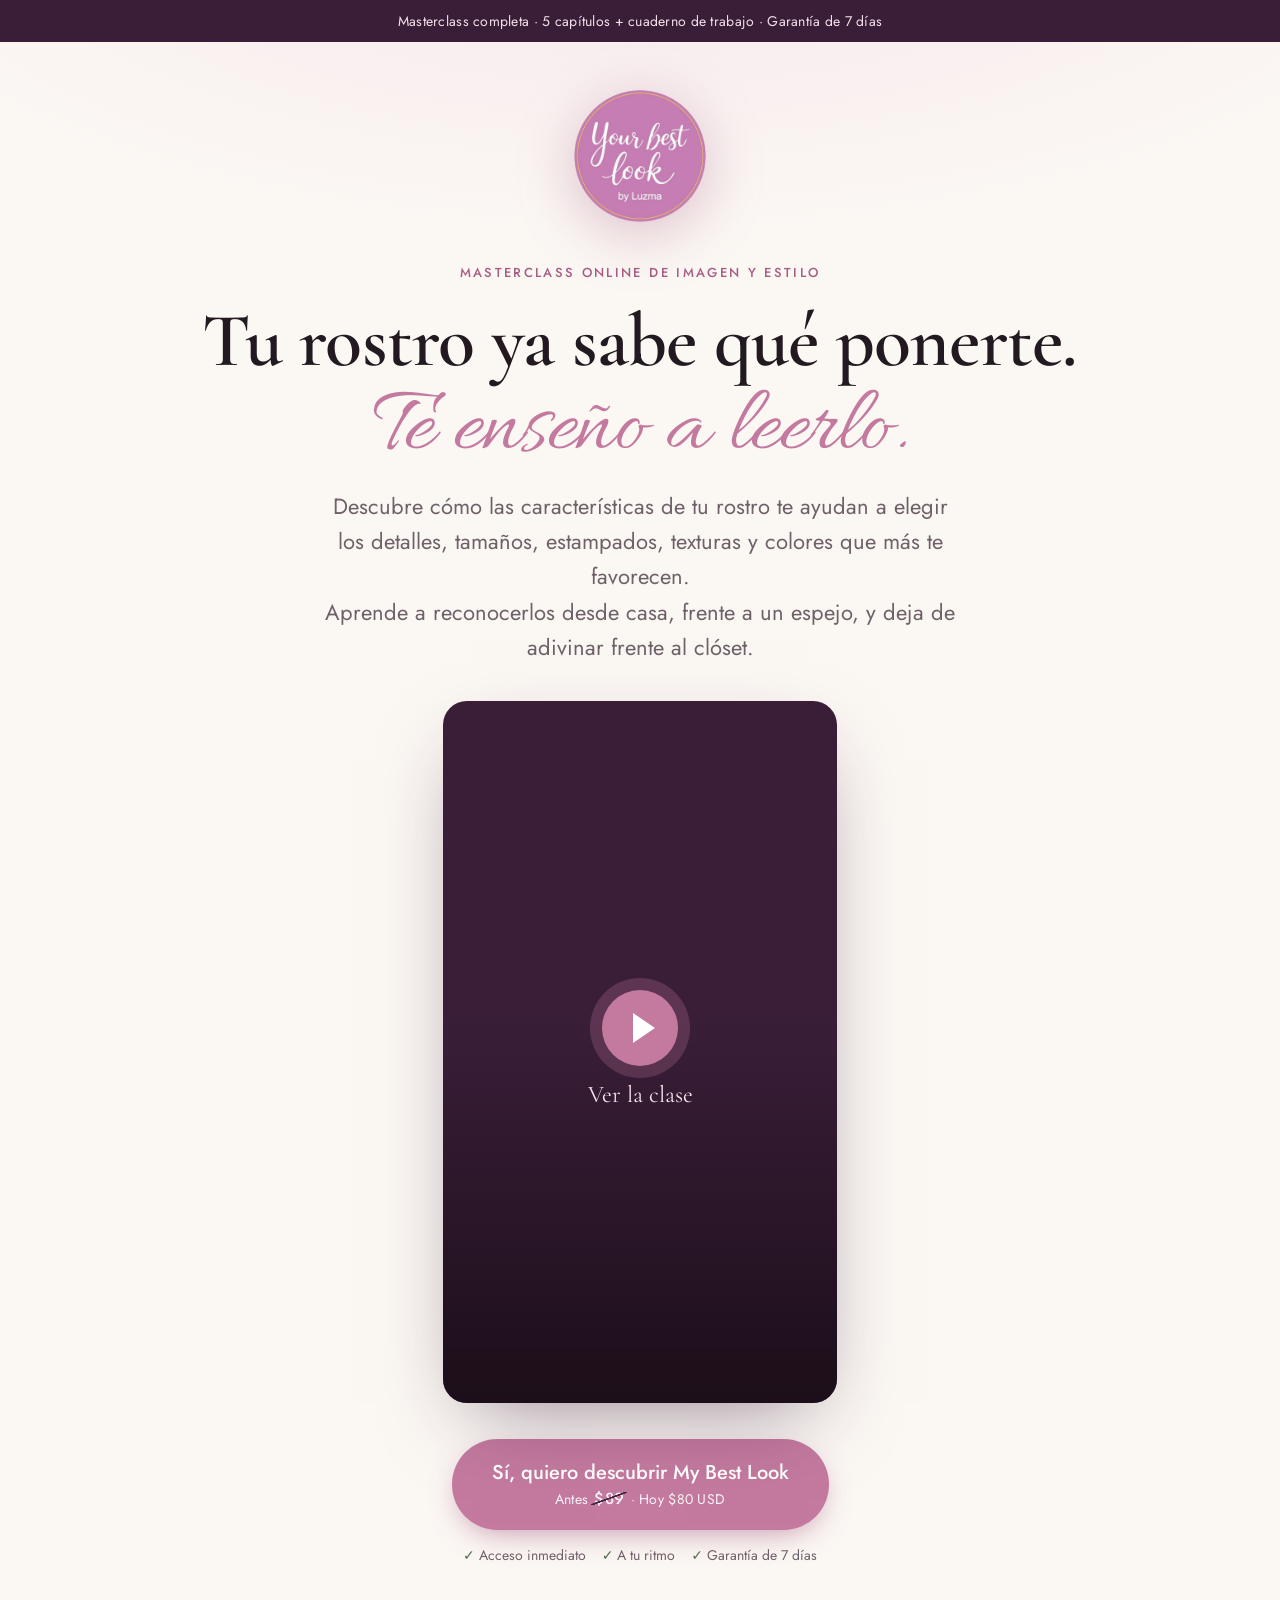
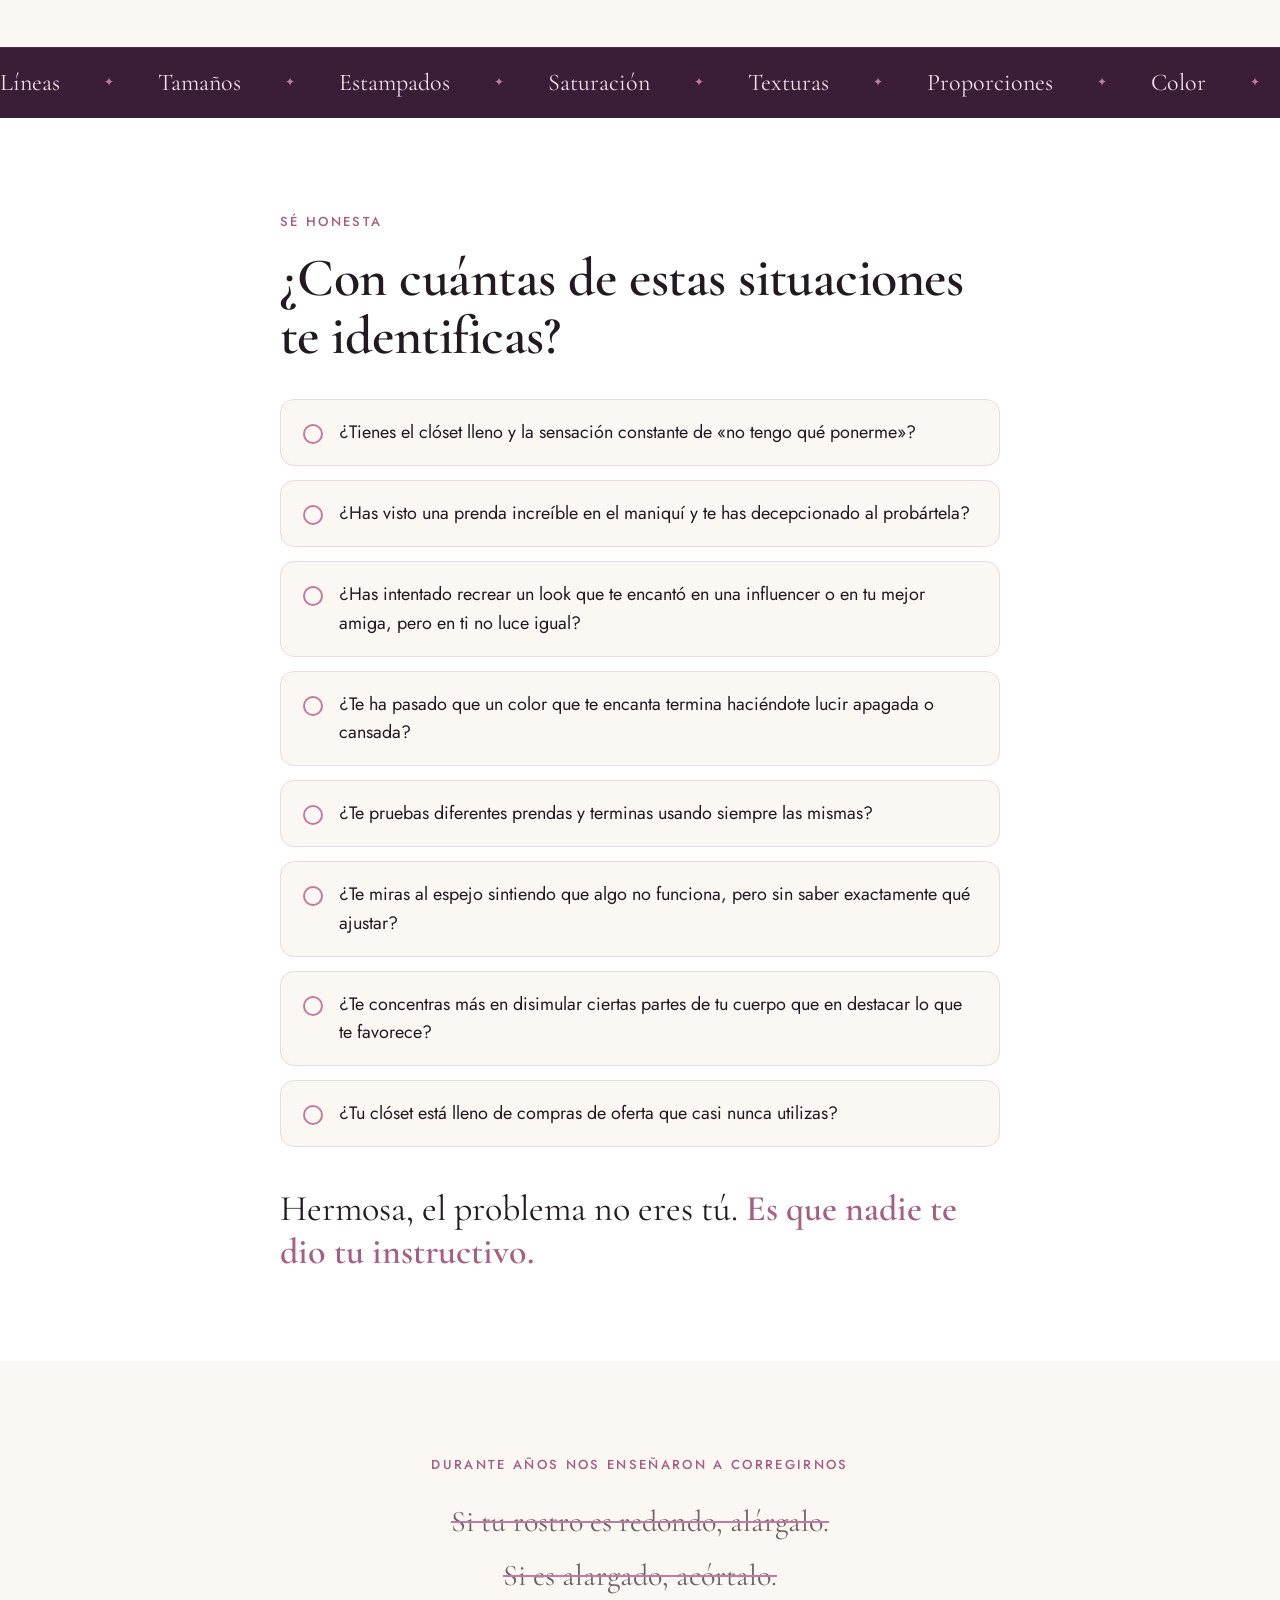
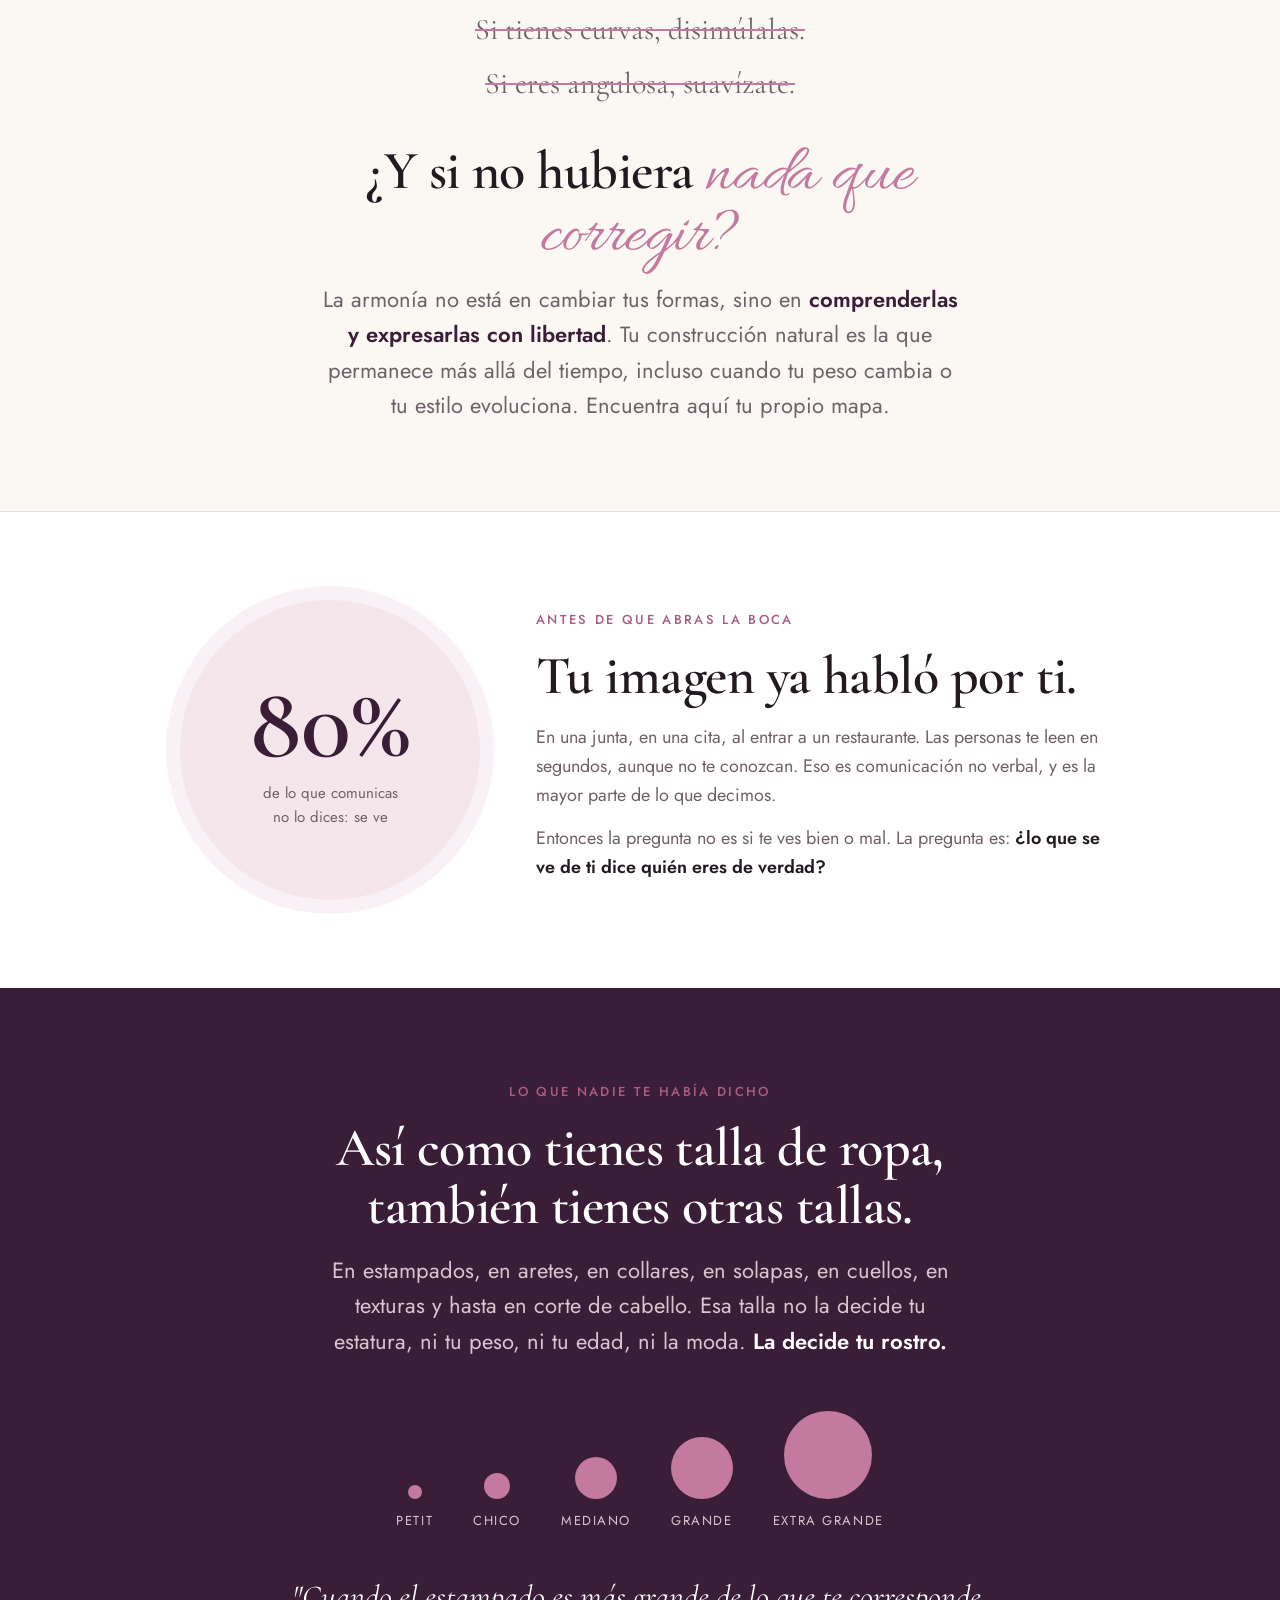
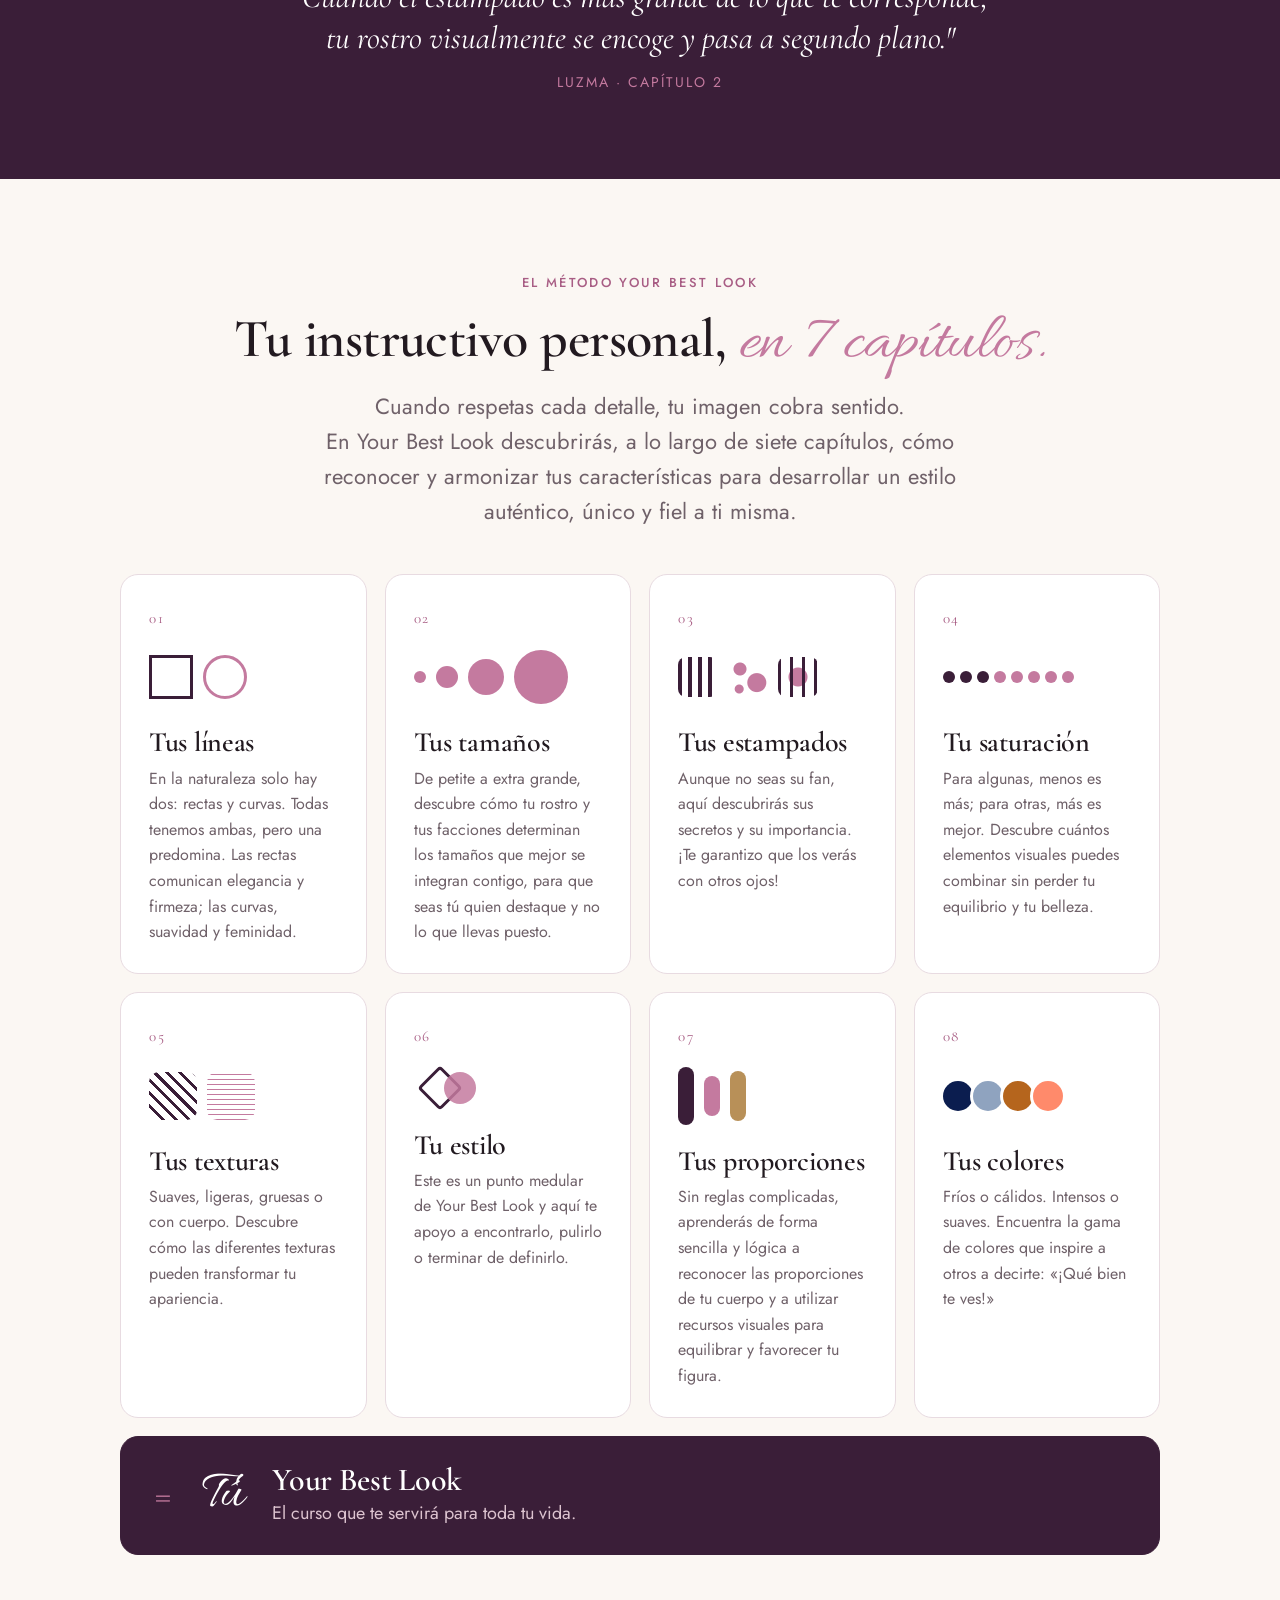
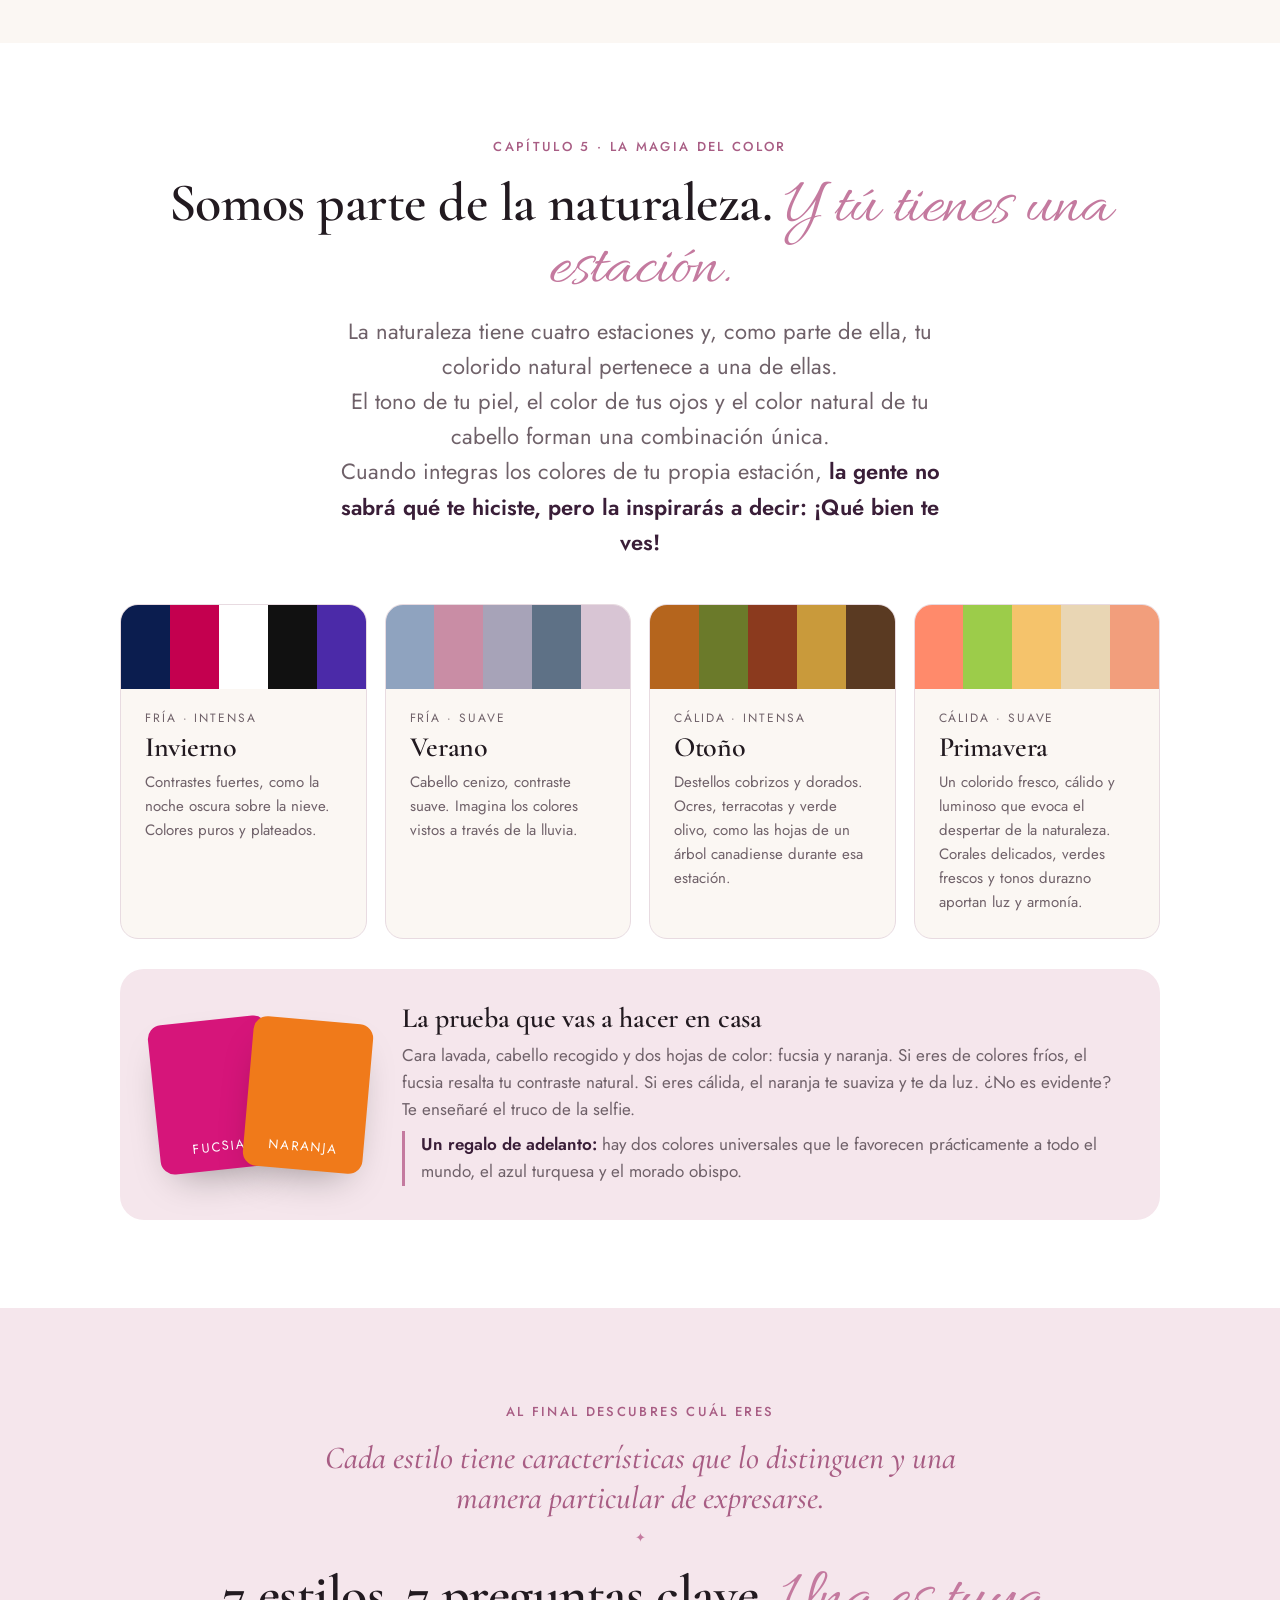
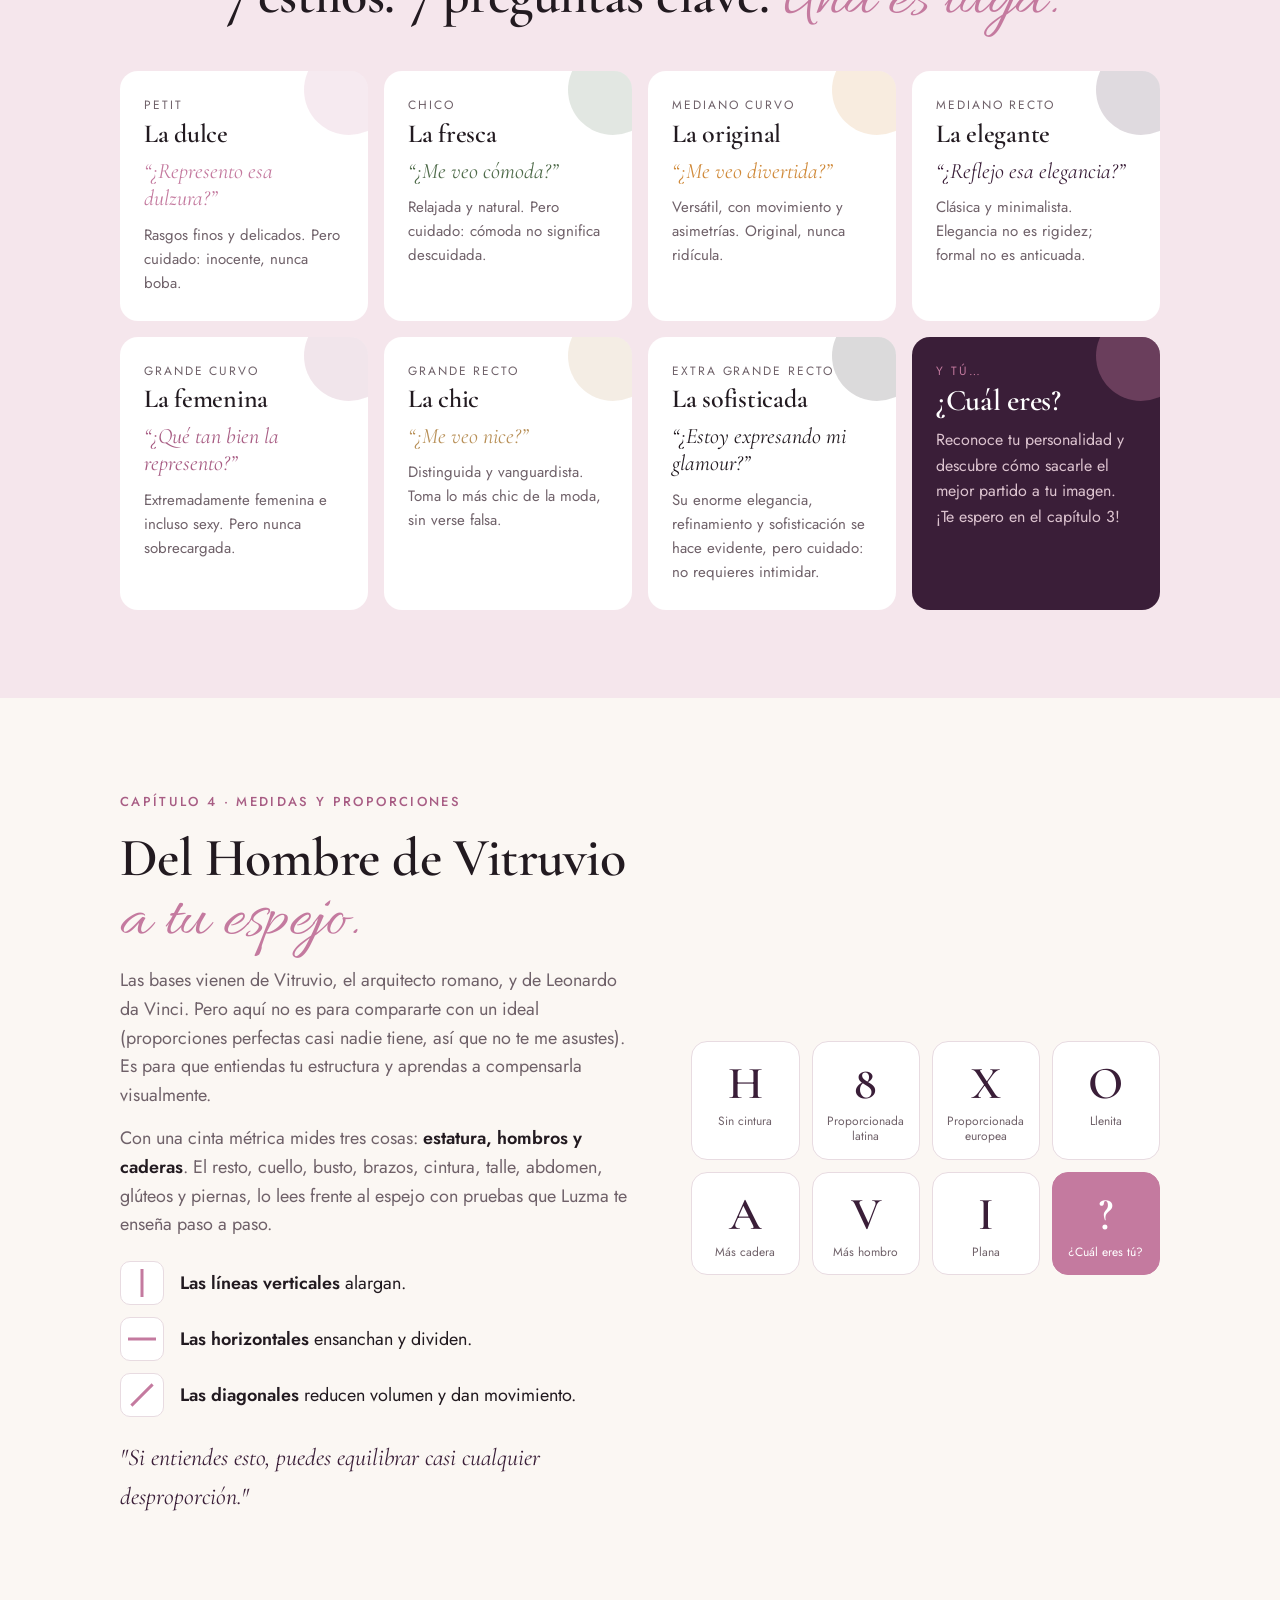
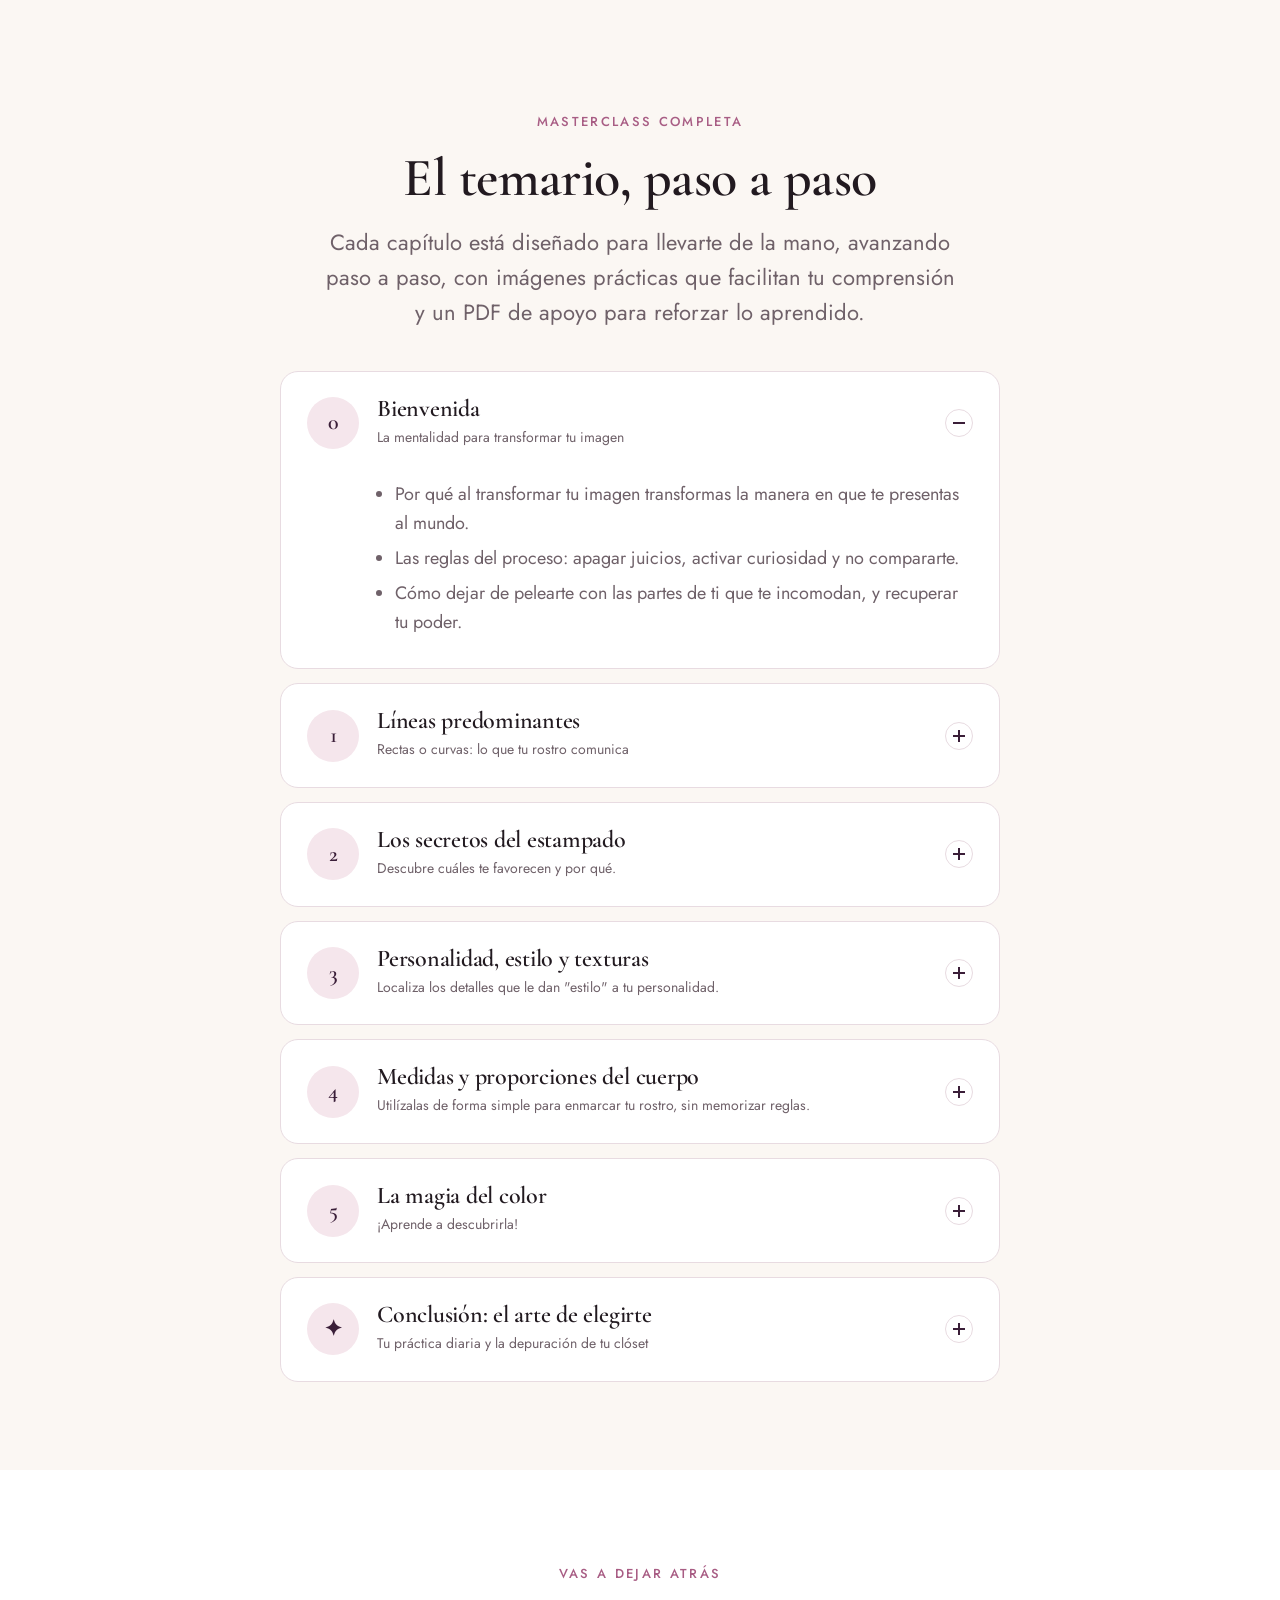
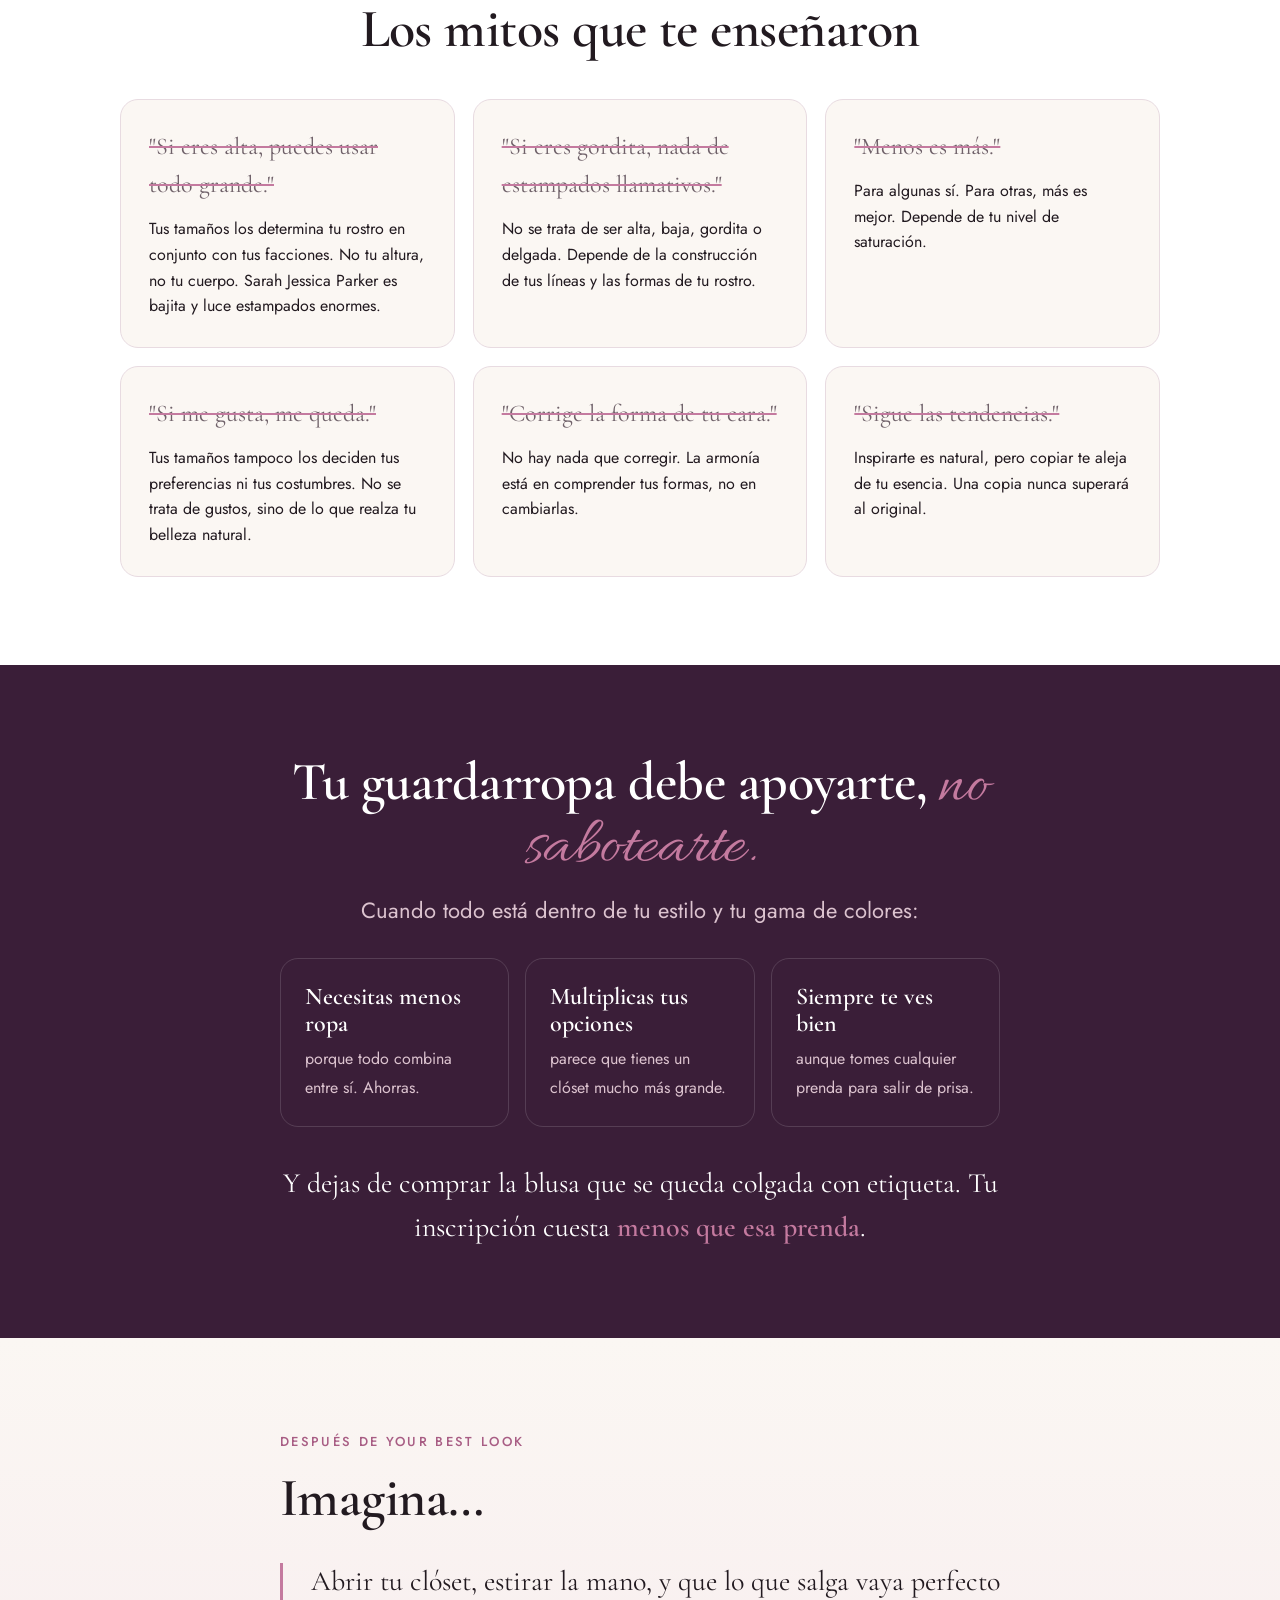
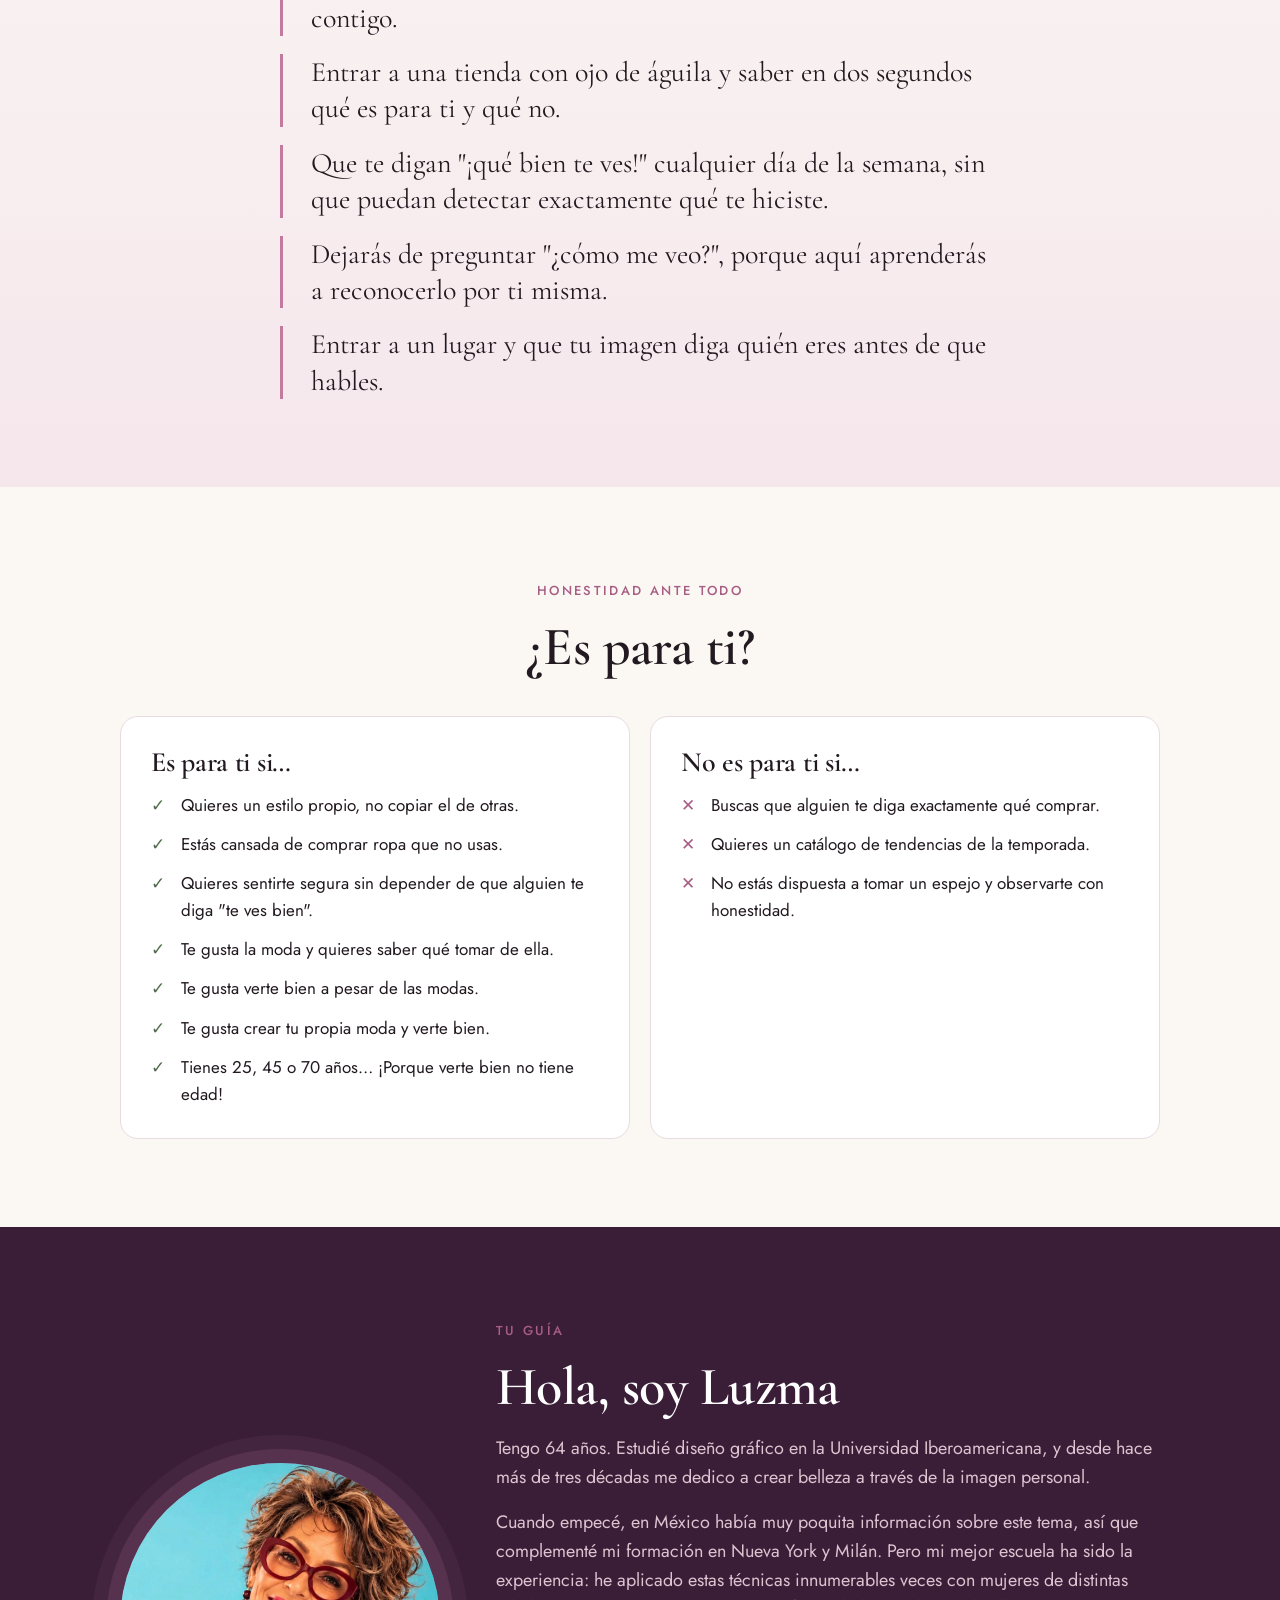
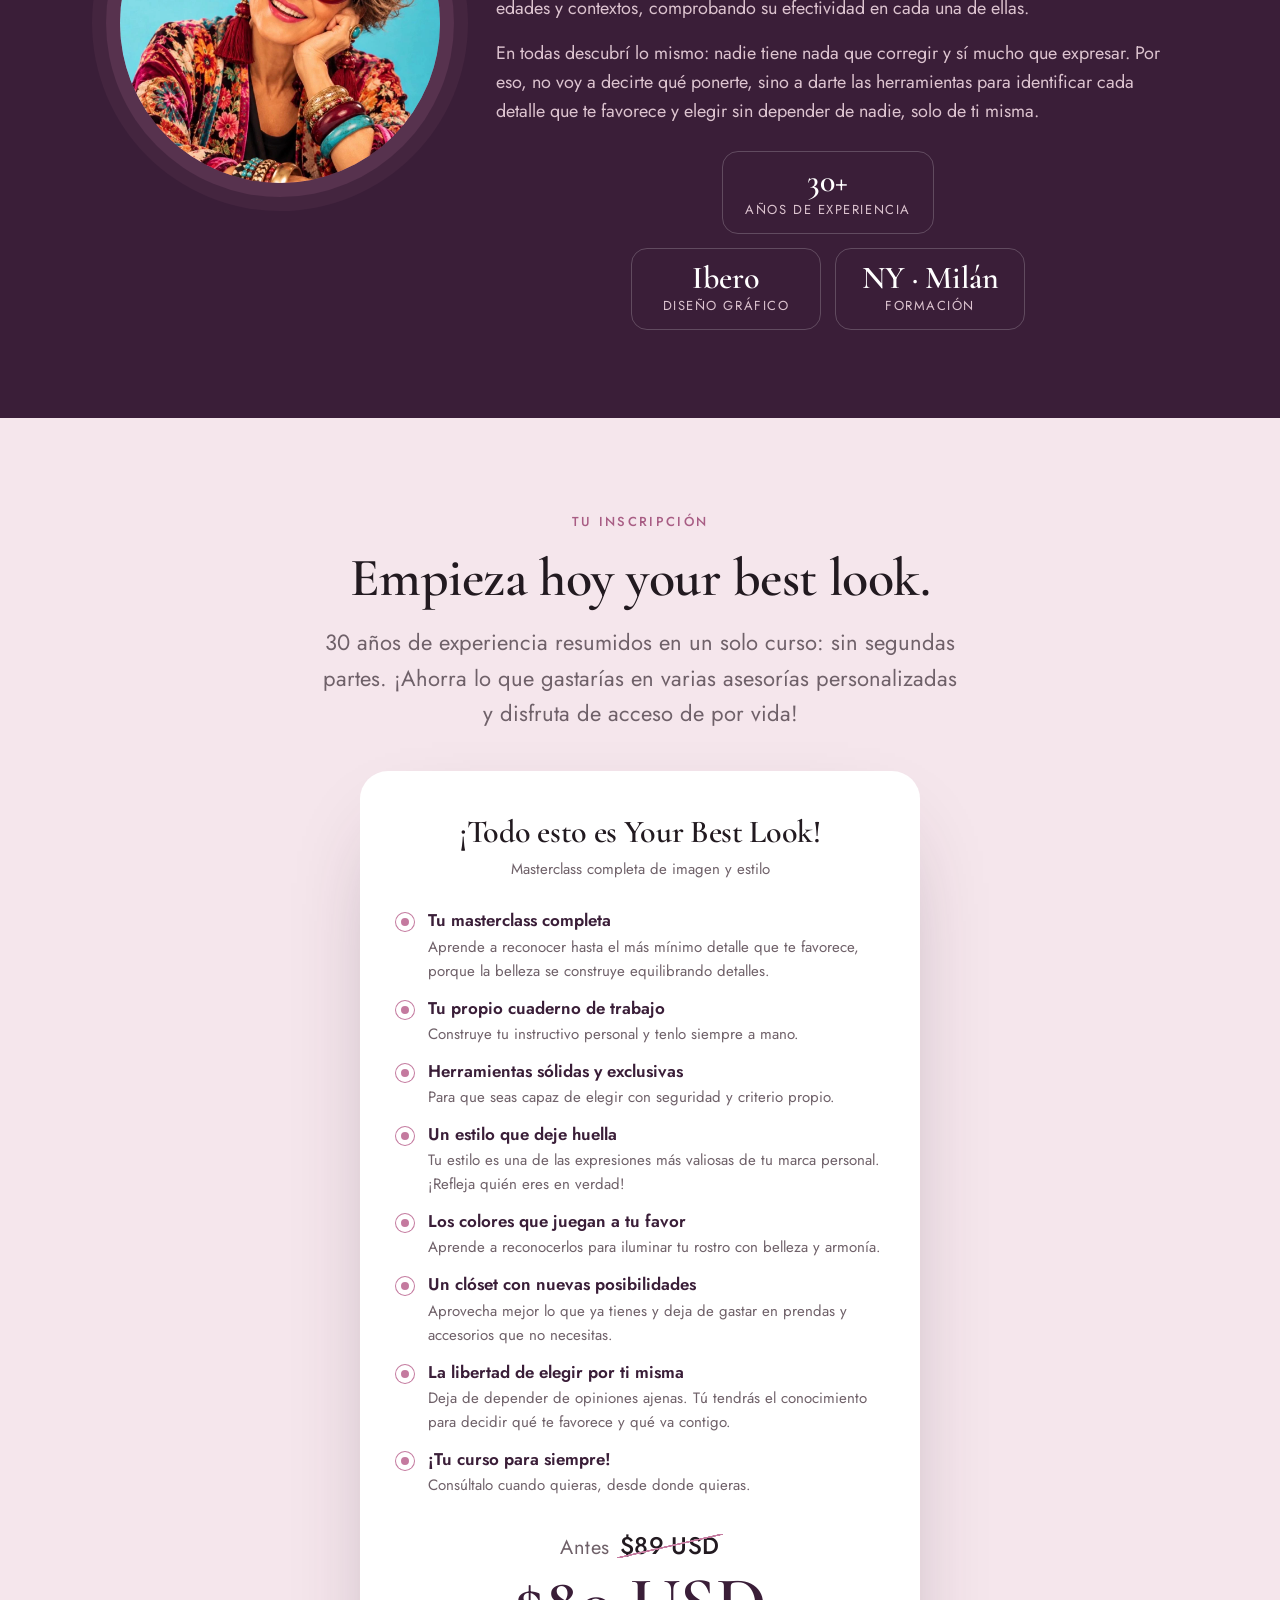
==== commit 9bb3ce43: "Segunda ronda de Luzma: textos y su foto en lugar de la L Co-Authored-By: Claude Opus 5.5 <noreply@a" ====
--- a/index.html
+++ b/index.html
@@ -25,7 +25,7 @@
 <meta name="theme-color" content="#3a1e38">
 <link rel="preconnect" href="https://fonts.googleapis.com"><link rel="preconnect" href="https://fonts.gstatic.com" crossorigin>
 <link href="https://fonts.googleapis.com/css2?family=Allura&family=Cormorant+Garamond:ital,wght@0,500;0,600;1,500&family=Jost:wght@400;500;600&display=swap" rel="stylesheet">
-<link rel="stylesheet" href="assets/styles.css?v=12">
+<link rel="stylesheet" href="assets/styles.css?v=13">
 </head>
 <body>
 
@@ -37,7 +37,7 @@
     <img class="logo-img" src="assets/logo.png" alt="Your Best Look by Luzma" width="140" height="140"><br>
     <span class="eyebrow">Masterclass online de imagen y estilo</span>
     <h1>Tu rostro ya sabe qué ponerte. <em class="s">Te enseño a leerlo.</em></h1>
-    <p class="lead">Descubre cómo las características de tu rostro te ayudan a elegir las líneas, tamaños, estampados, texturas, proporciones y colores que más te favorecen.<br>Aprende a reconocerlos desde casa, frente a un espejo, y deja de adivinar frente al clóset.</p>
+    <p class="lead">Descubre cómo las características de tu rostro te ayudan a elegir los detalles, tamaños, estampados, texturas y colores que más te favorecen.<br>Aprende a reconocerlos desde casa, frente a un espejo, y deja de adivinar frente al clóset.</p>
     <div class="video" data-video></div>
     <div class="hero-cta" data-hero-cta>
       <a class="btn btn--lg btn--stack" data-checkout href="#">Sí, quiero descubrir My Best Look<small>Antes <s data-price-before>$89</s> · Hoy <span data-price>$80 USD</span></small></a>
@@ -84,7 +84,7 @@
       <p><s>Si eres angulosa, suavízate.</s></p>
     </div>
     <h2>¿Y si no hubiera <em class="s">nada que corregir?</em></h2>
-    <p class="lead">La armonía no está en cambiar tus formas, sino en <b>comprenderlas y expresarlas con libertad</b>. Tu construcción natural es la que permanece más allá del tiempo, incluso cuando tu peso cambia o tu estilo evoluciona. Encuentra aquí tu mapa.</p>
+    <p class="lead">La armonía no está en cambiar tus formas, sino en <b>comprenderlas y expresarlas con libertad</b>. Tu construcción natural es la que permanece más allá del tiempo, incluso cuando tu peso cambia o tu estilo evoluciona. Encuentra aquí tu propio mapa.</p>
   </div>
 </section>
 
@@ -174,7 +174,7 @@
       <div class="ct-swatches" aria-hidden="true"><span class="fx">Fucsia</span><span class="nx">Naranja</span></div>
       <div>
         <h3>La prueba que vas a hacer en casa</h3>
-        <p>Cara lavada, cabello recogido y dos hojas de color: fucsia y naranja. Si eres de colores fríos, el fucsia resalta tu contraste natural. Si eres cálida, el naranja te suaviza y te da luz. ¿No es evidente? Luzma te enseña el truco de la selfie.</p>
+        <p>Cara lavada, cabello recogido y dos hojas de color: fucsia y naranja. Si eres de colores fríos, el fucsia resalta tu contraste natural. Si eres cálida, el naranja te suaviza y te da luz. ¿No es evidente? Te enseñaré el truco de la selfie.</p>
         <p class="ct-bonus"><b>Un regalo de adelanto:</b> hay dos colores universales que le favorecen prácticamente a todo el mundo, el azul turquesa y el morado obispo.</p>
       </div>
     </div>
@@ -330,7 +330,6 @@
 <!-- CLÓSET Y DINERO -->
 <section class="closet">
   <div class="wrap narrow center">
-    <span class="eyebrow">Lo que pasa en tu cartera</span>
     <h2>Tu guardarropa debe apoyarte, <em class="s">no sabotearte.</em></h2>
     <p class="lead">Cuando todo está dentro de tu estilo y tu gama de colores:</p>
     <div class="gains">
@@ -350,8 +349,8 @@
     <div class="imagine-list">
       <p>Abrir tu clóset, estirar la mano, y que lo que salga vaya perfecto contigo.</p>
       <p>Entrar a una tienda con ojo de águila y saber en dos segundos qué es para ti y qué no.</p>
-      <p>Que te digan "¡qué bien te ves!" un martes cualquiera, sin saber qué te hiciste.</p>
-      <p>Dejar de preguntar "¿cómo me veo?", porque ya lo sabes tú.</p>
+      <p>Que te digan "¡qué bien te ves!" cualquier día de la semana, sin que puedan detectar exactamente qué te hiciste.</p>
+      <p>Dejarás de preguntar "¿cómo me veo?", porque aquí aprenderás a reconocerlo por ti misma.</p>
       <p>Entrar a un lugar y que tu imagen diga quién eres antes de que hables.</p>
     </div>
   </div>
@@ -383,7 +382,7 @@
 <!-- SOBRE LUZMA -->
 <section class="about">
   <div class="wrap about-grid">
-    <div class="monogram" aria-hidden="true">L</div>
+    <div class="monogram monogram--foto"><img src="assets/luzma.webp" alt="Luzma, asesora de imagen" width="1141" height="1280" loading="lazy"></div>
     <div>
       <span class="eyebrow">Tu guía</span>
       <h2>Hola, soy Luzma</h2>
--- a/assets/styles.css
+++ b/assets/styles.css
@@ -519,3 +519,6 @@
   .vars,.style-grid{grid-template-columns:minmax(0,1fr)}
 }
 .offer-card h3{text-wrap:balance}
+/* Foto de Luzma en lugar del monograma */
+.monogram--foto{overflow:hidden;padding:0}
+.monogram--foto img{width:100%;height:100%;object-fit:cover;object-position:50% 18%;display:block}
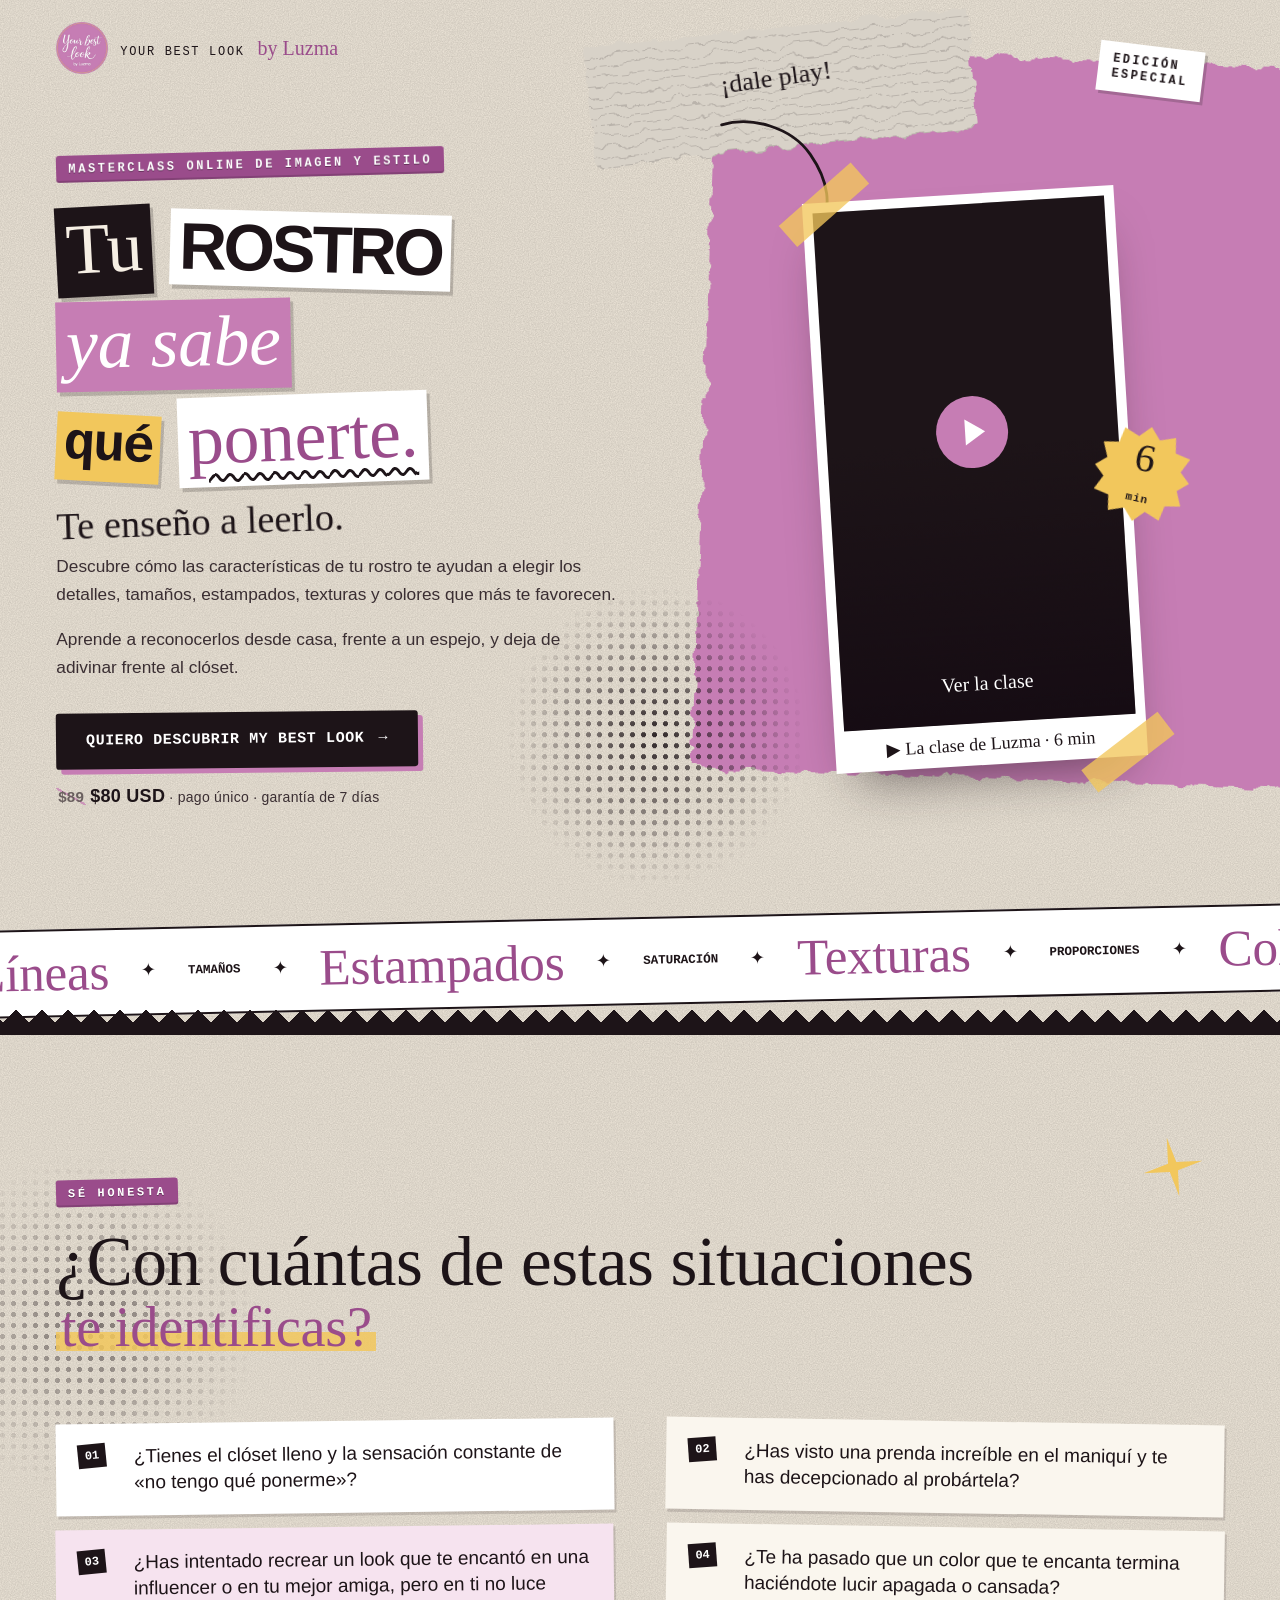
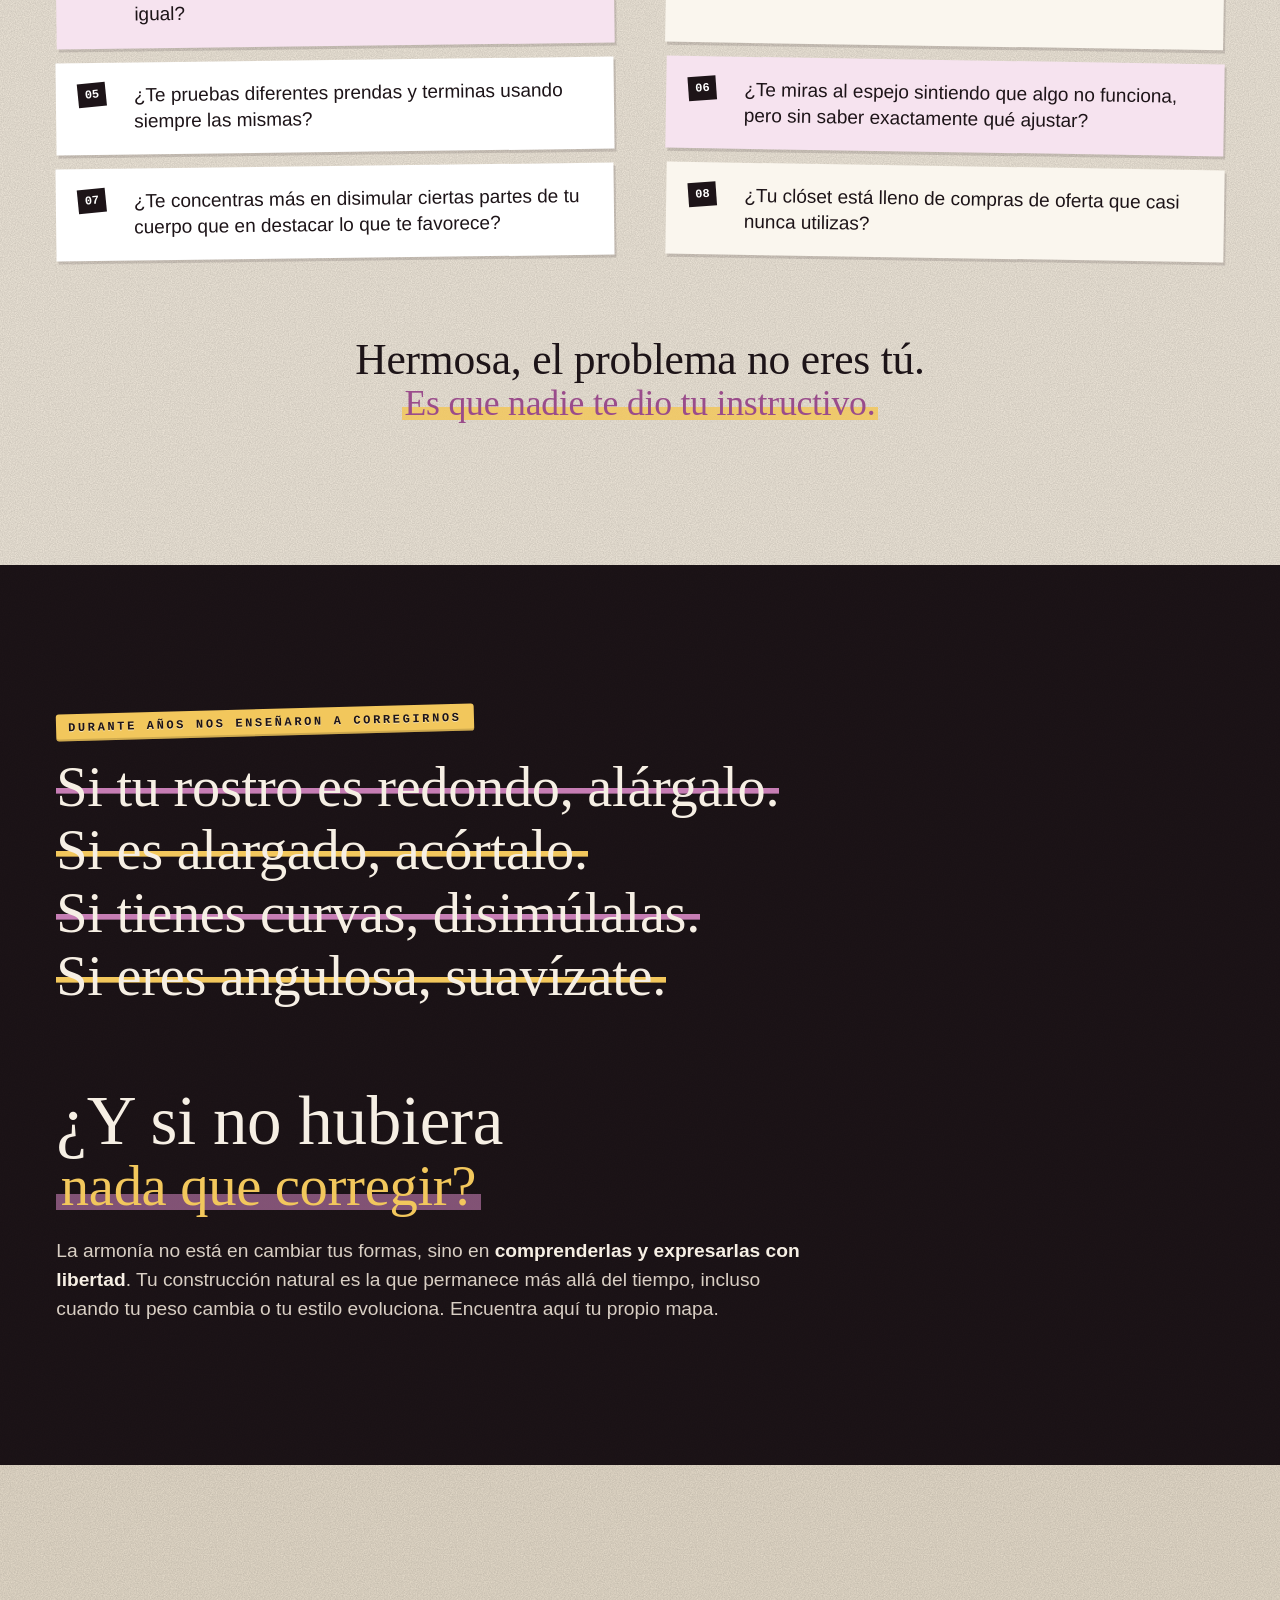
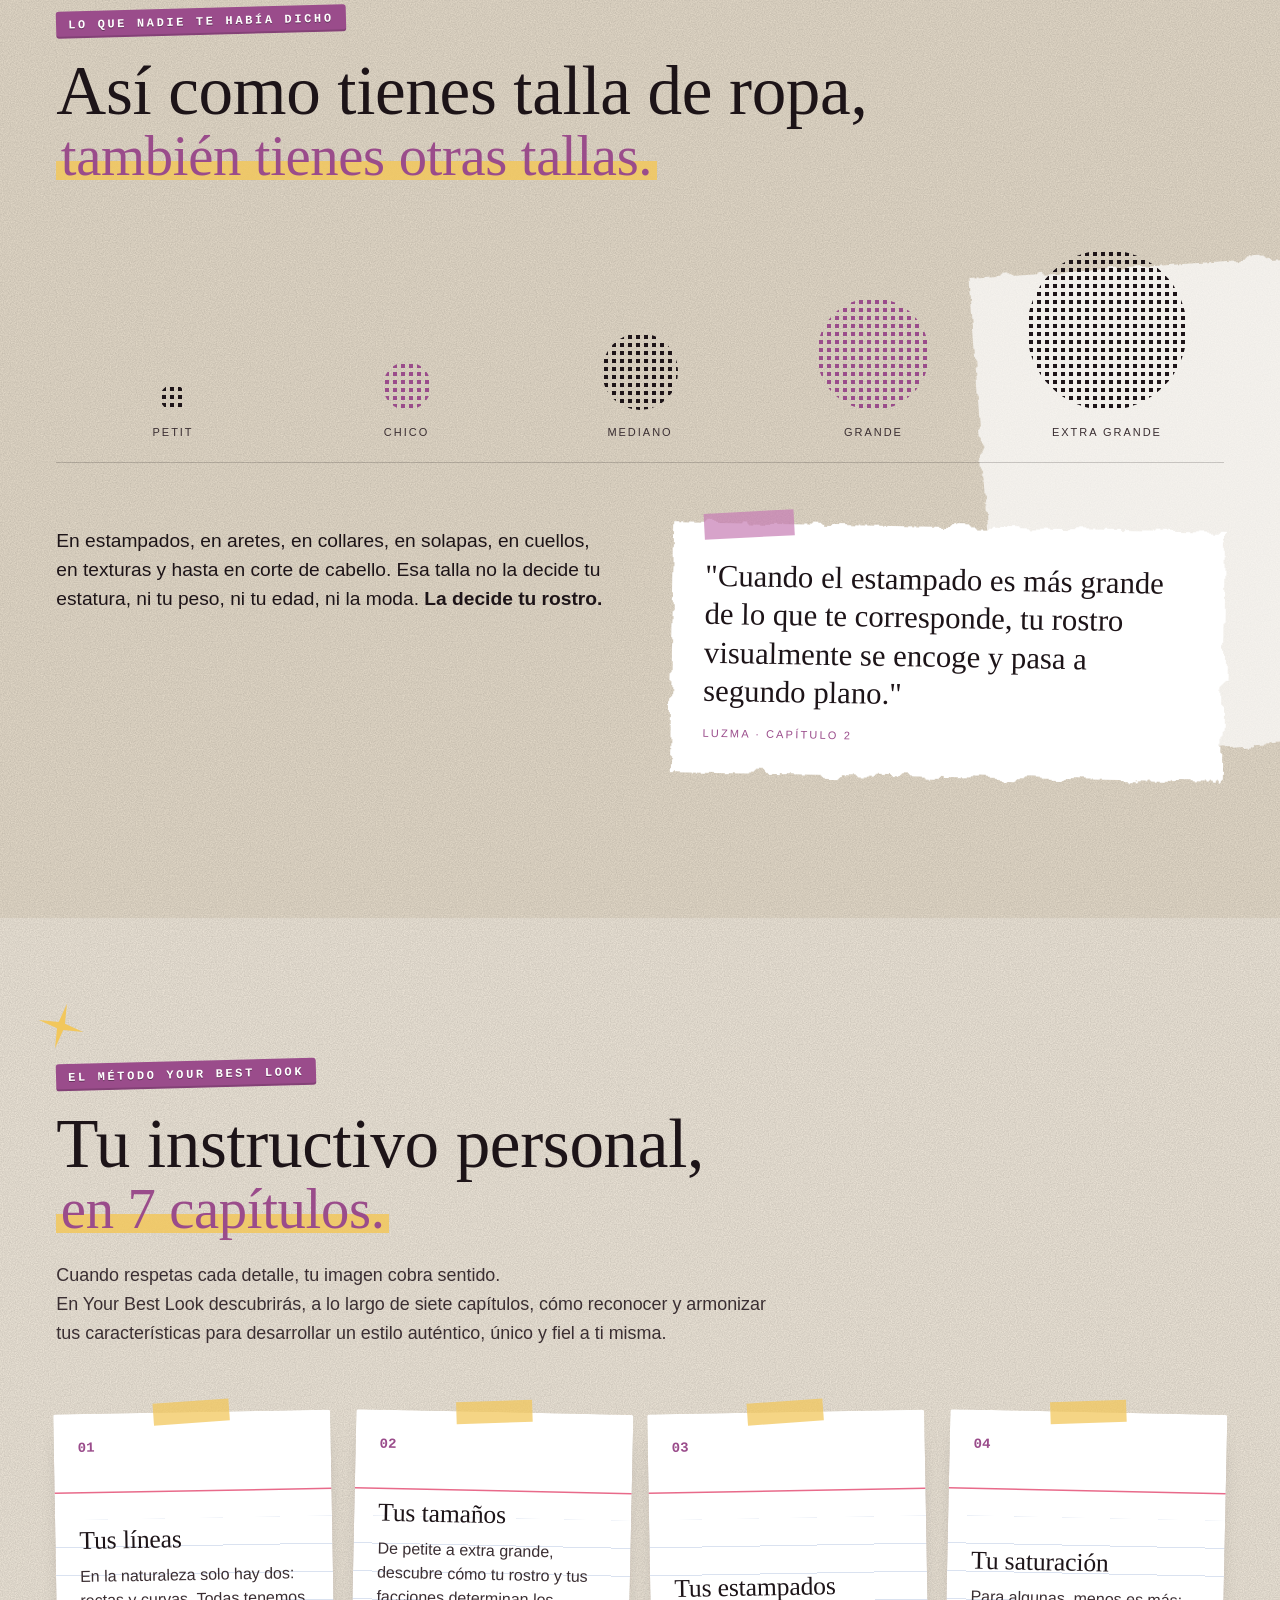
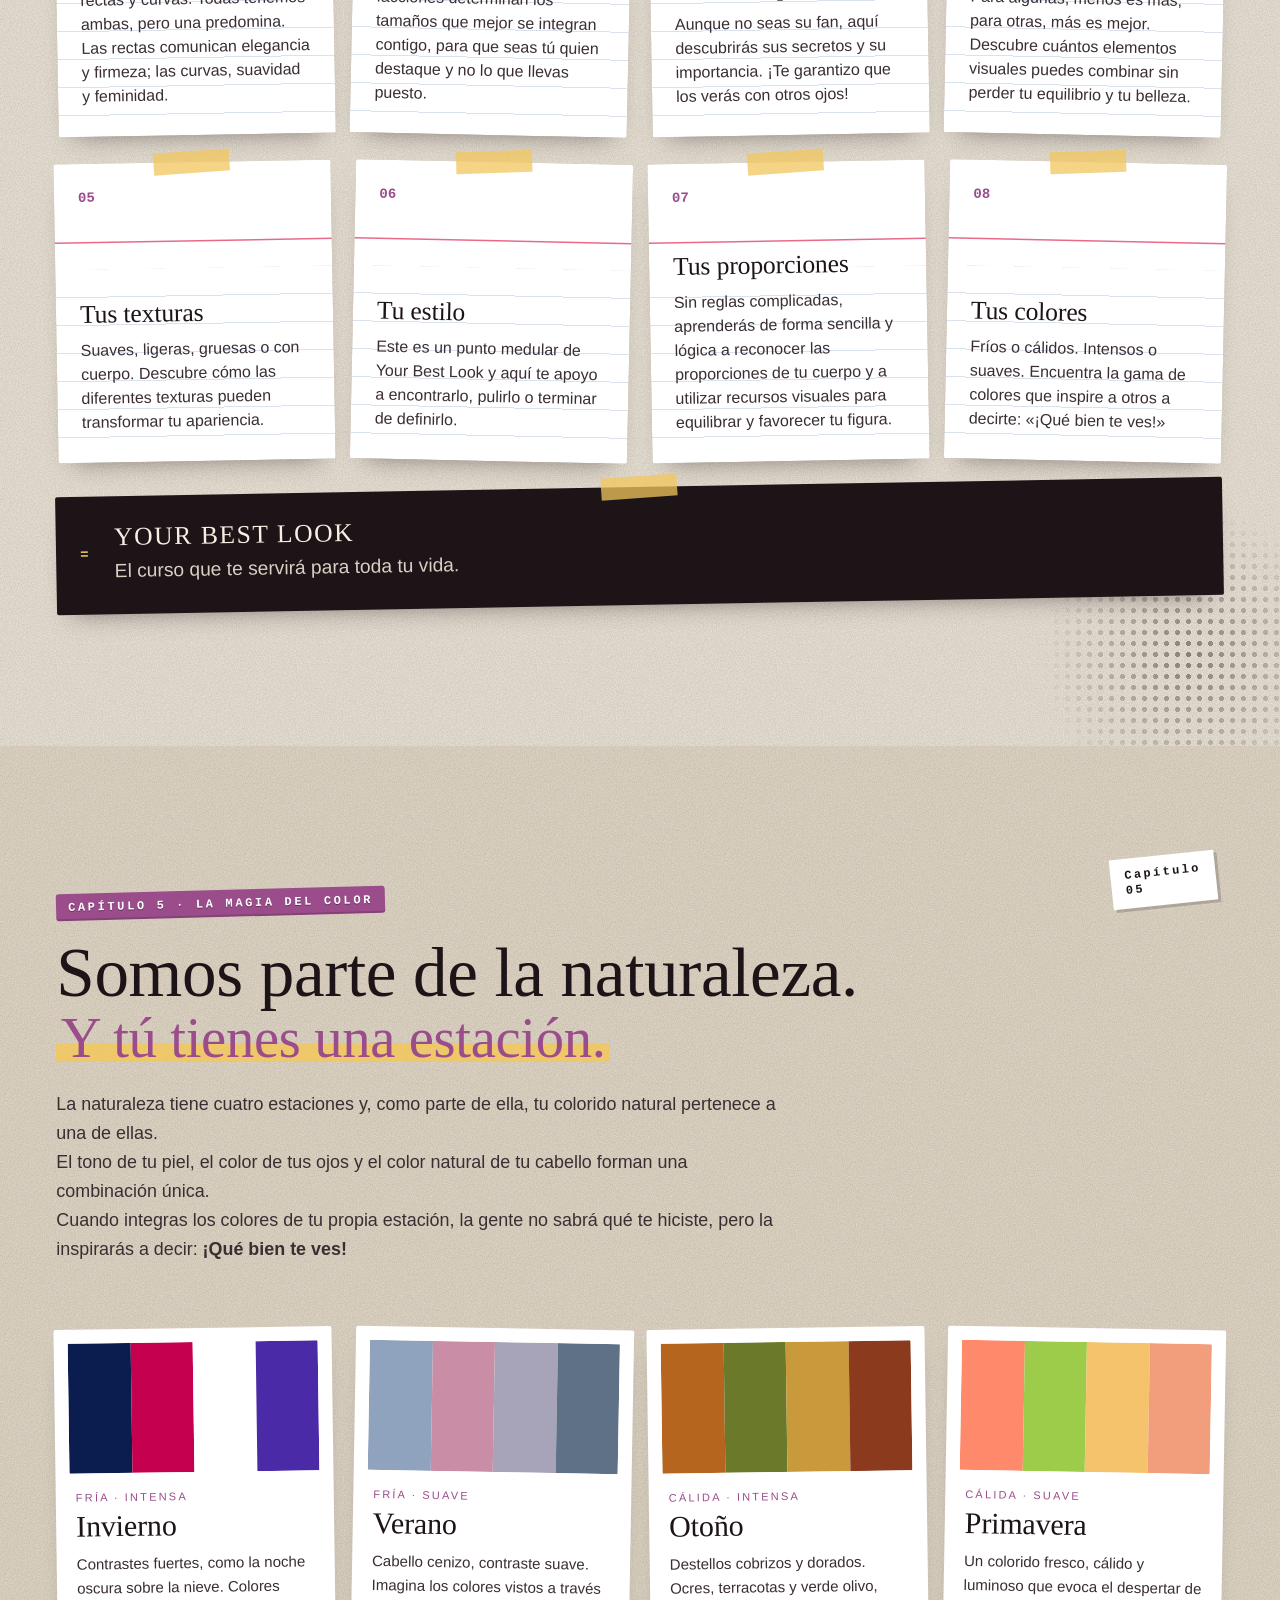
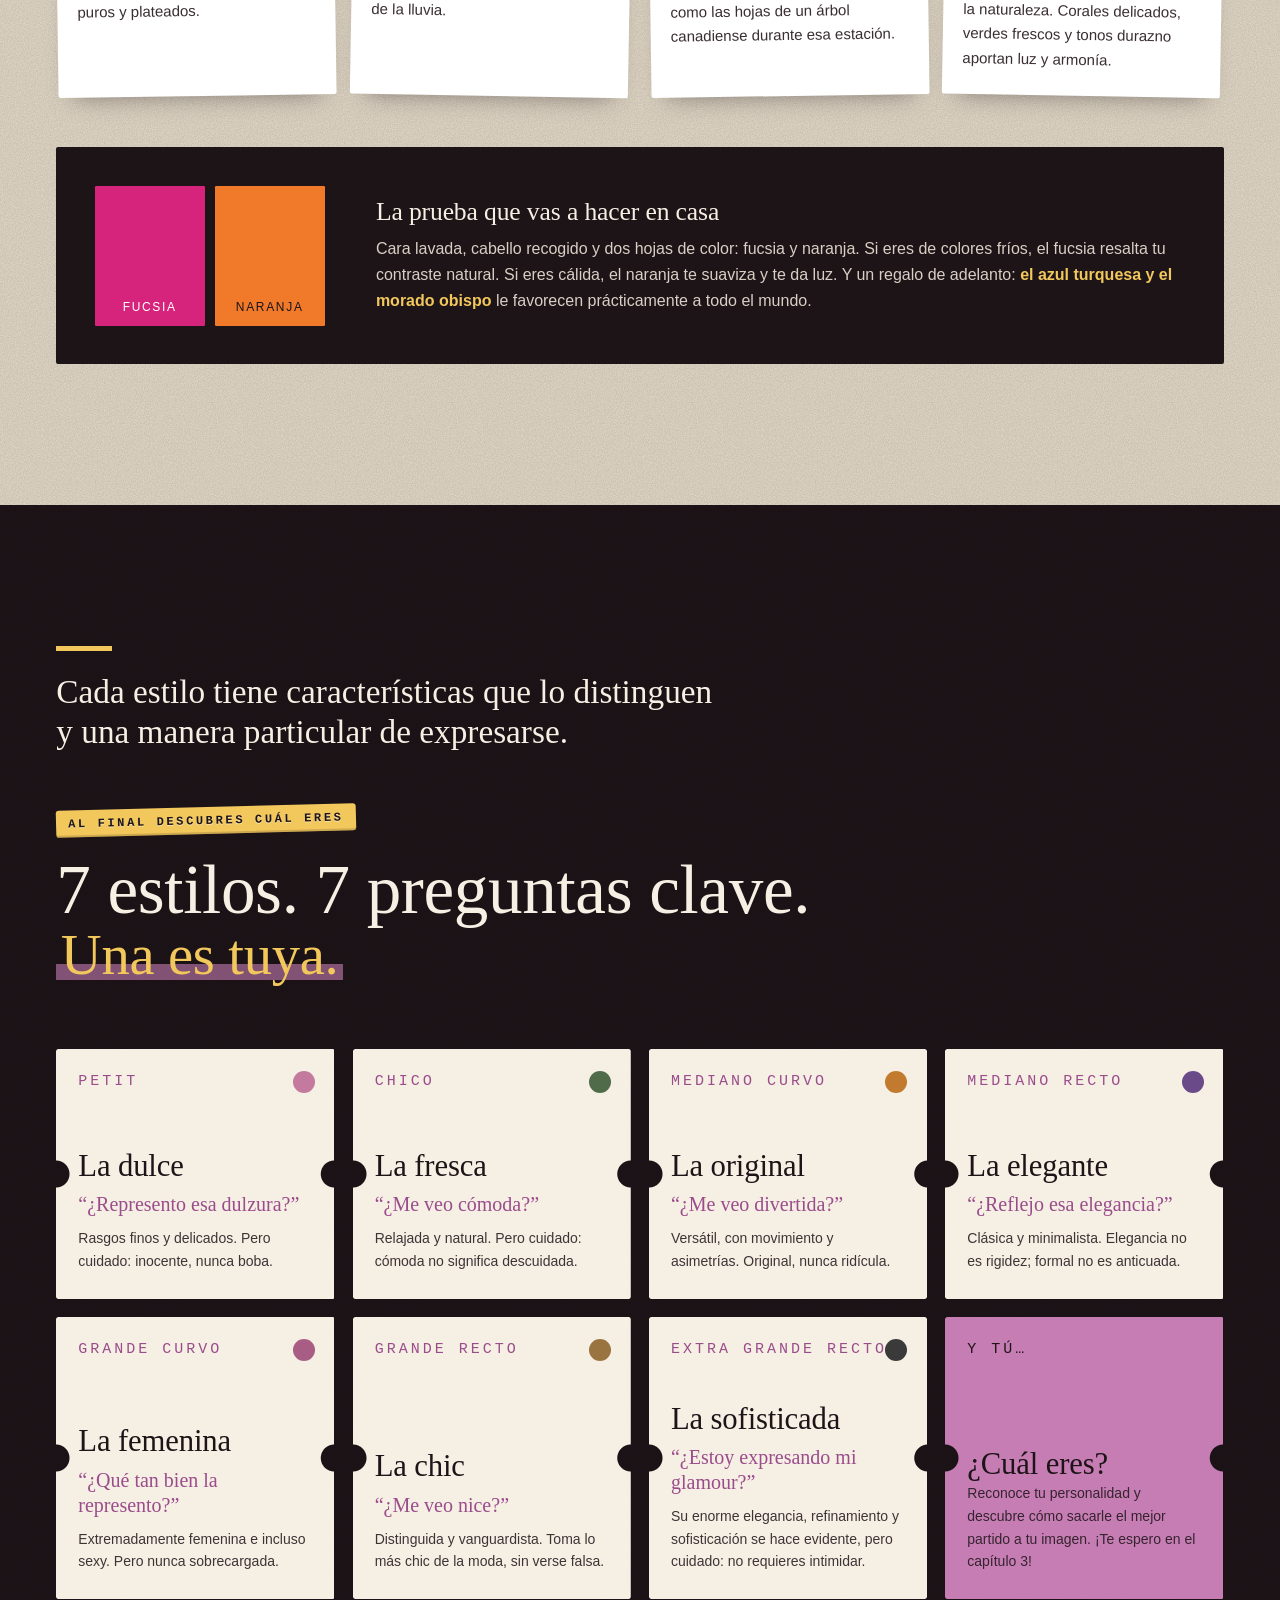
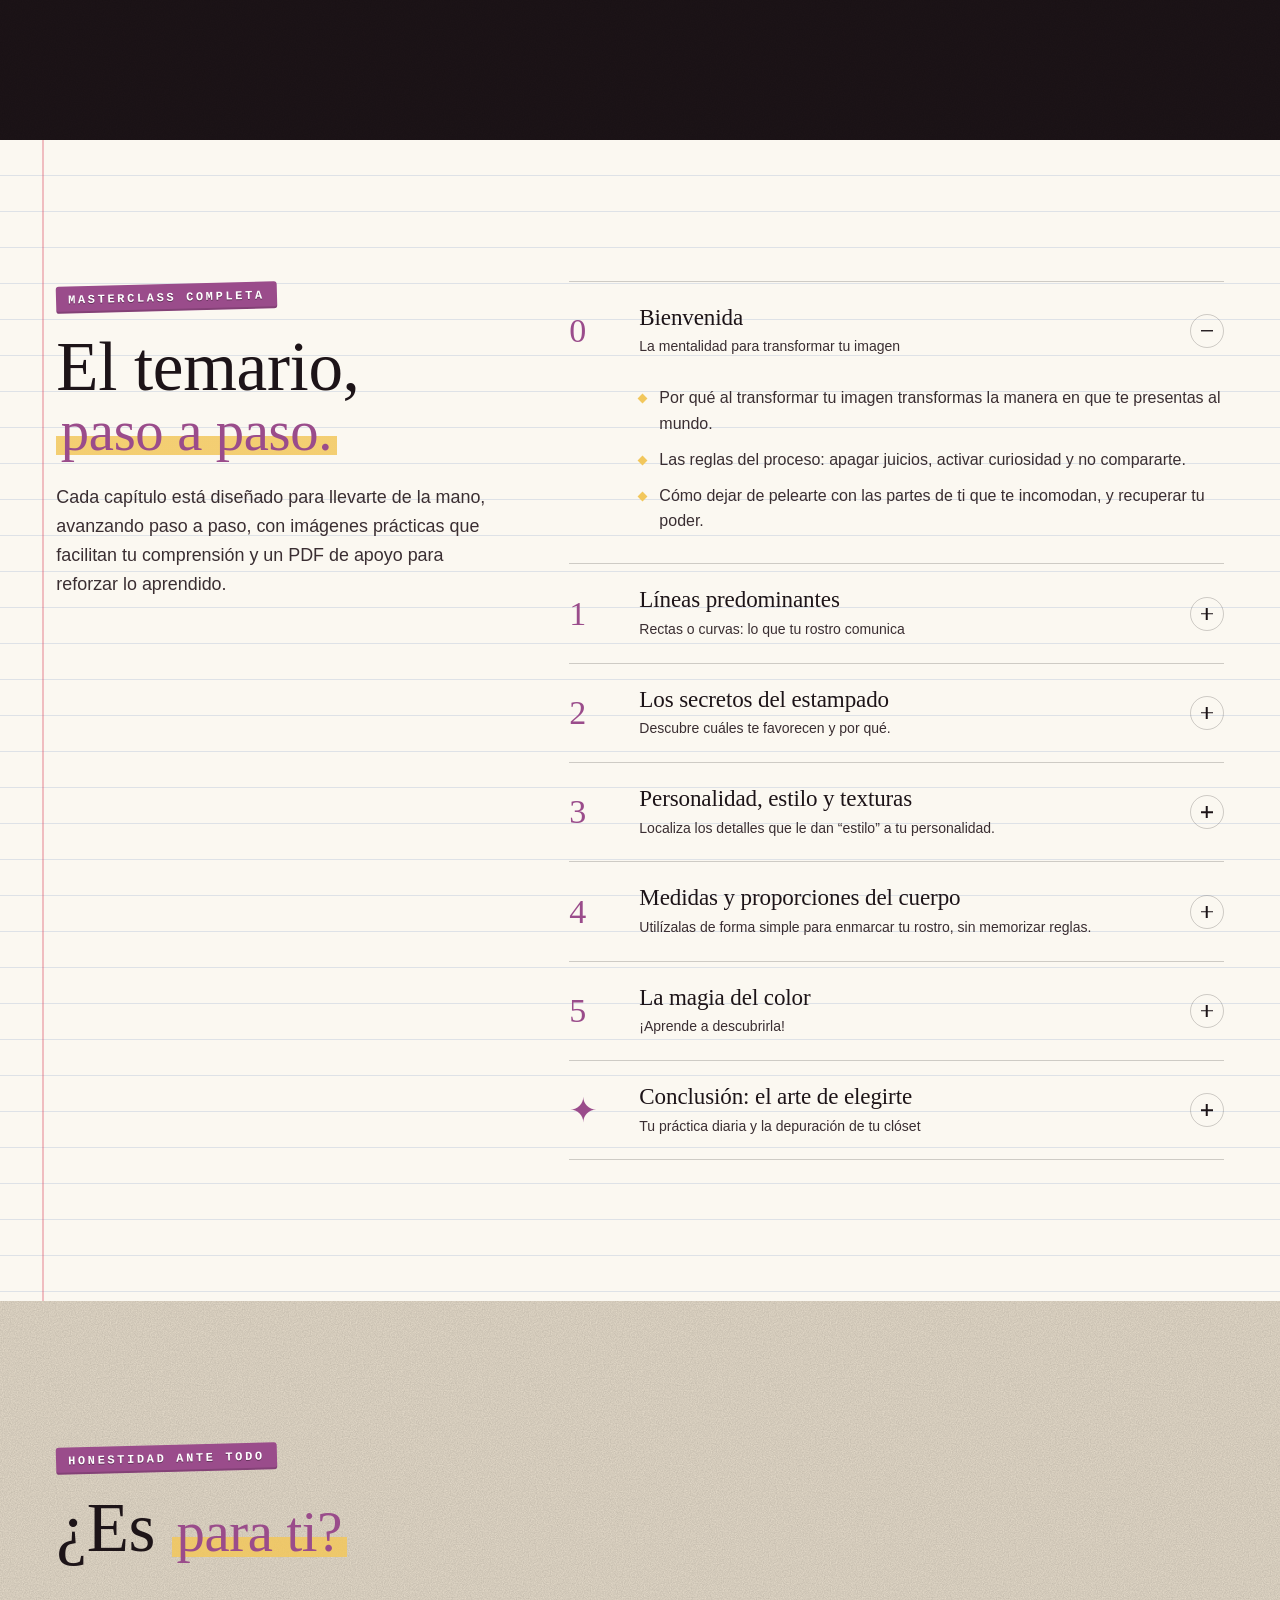
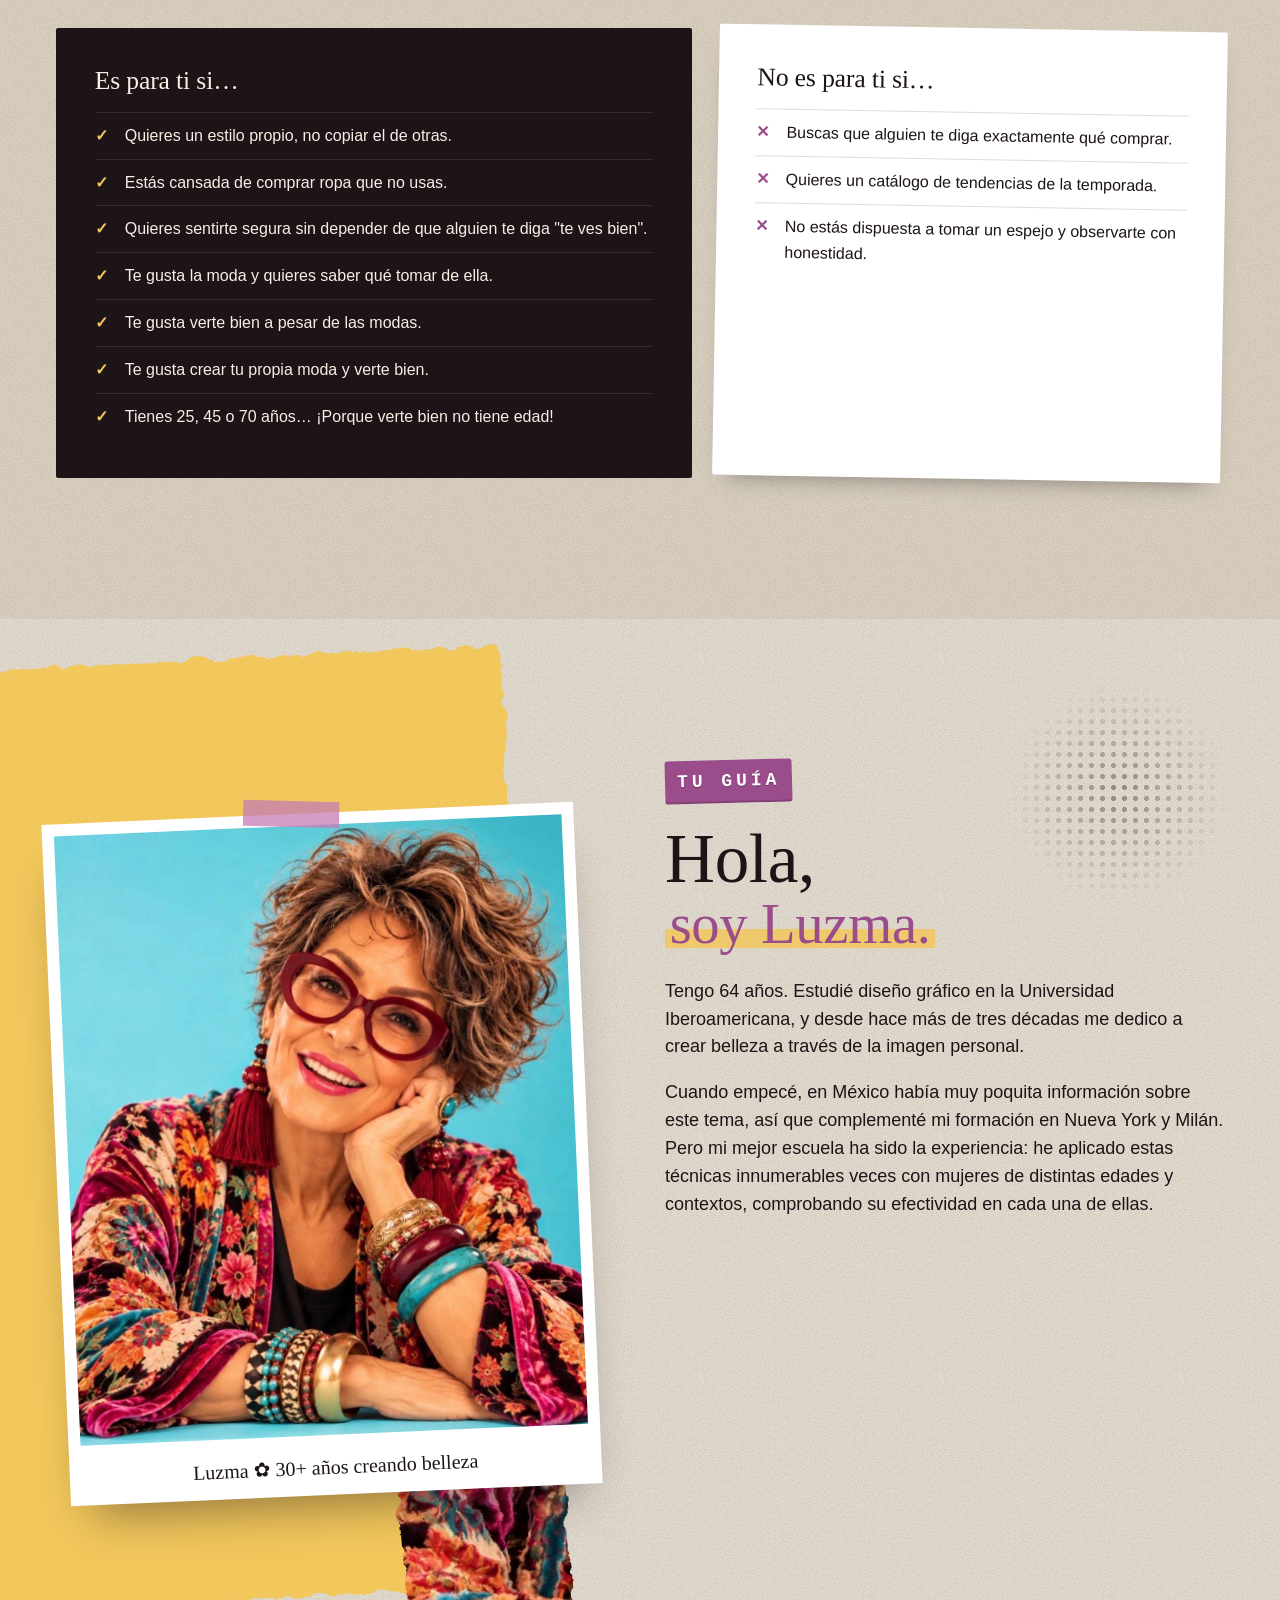
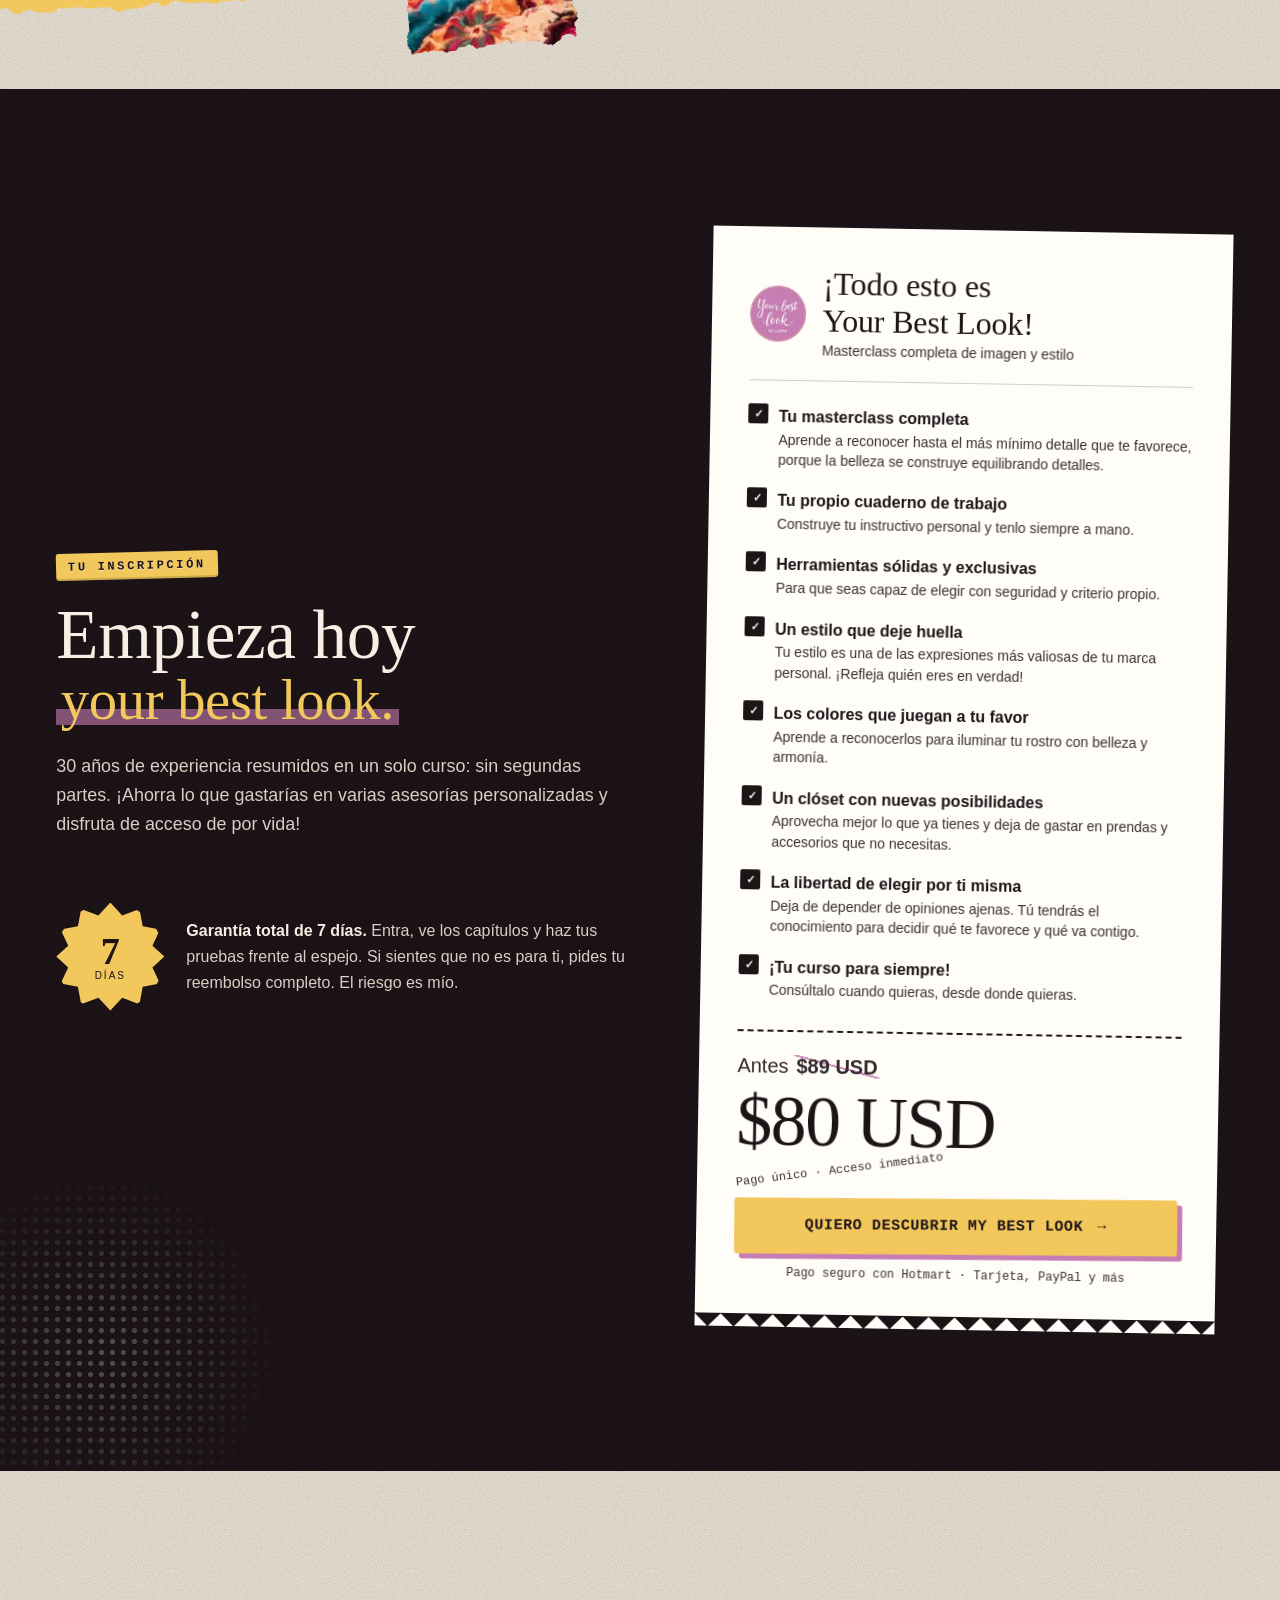
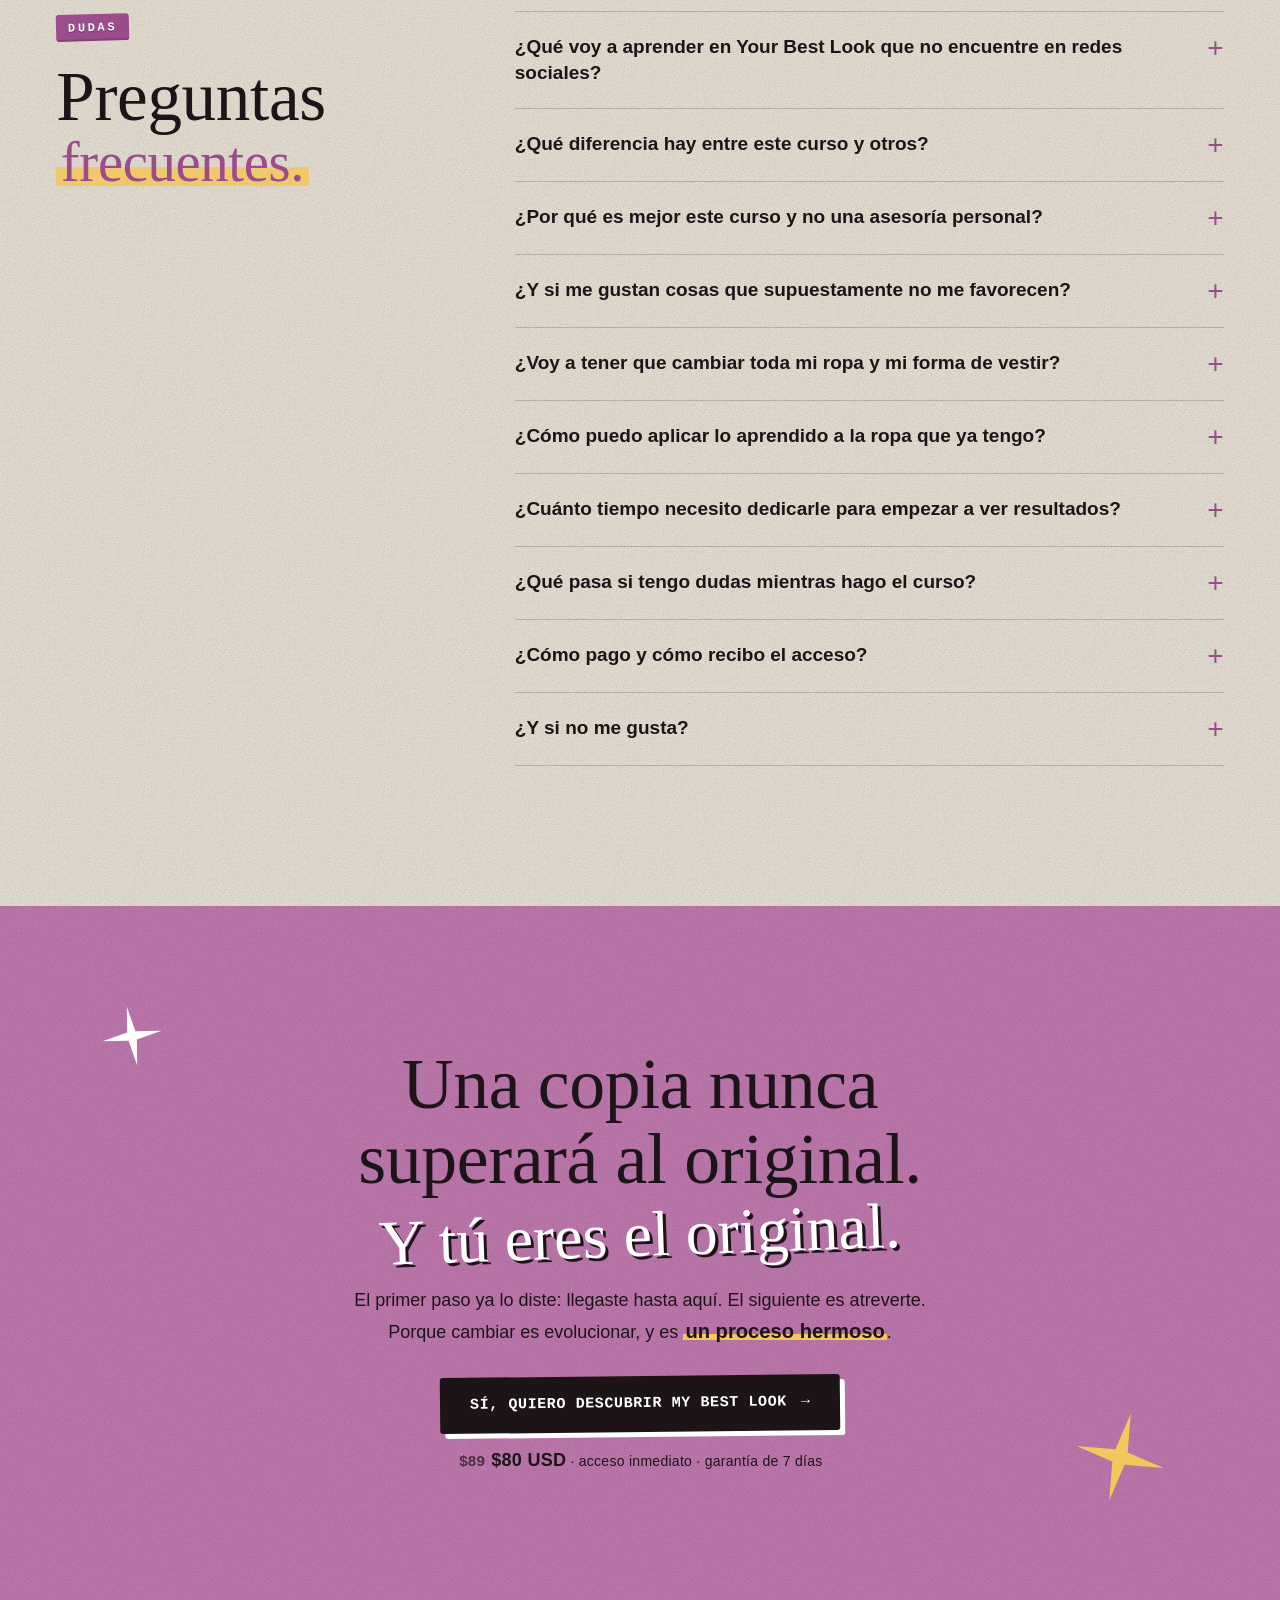
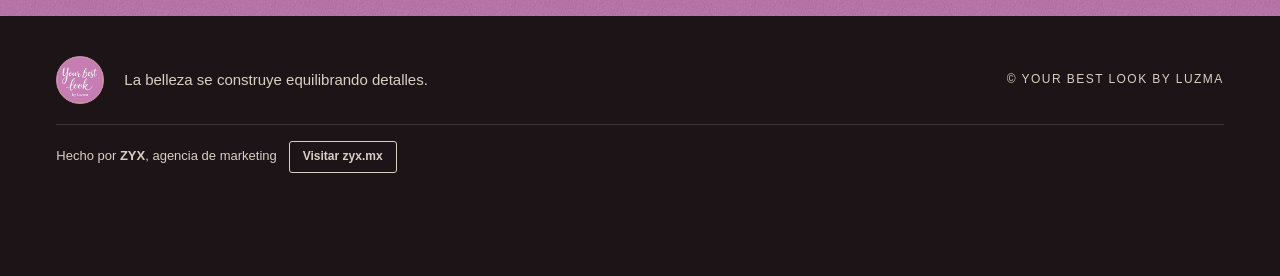
==== commit 2e62f866: "Collage pasa a la página principal y la rosita a /2 Co-Authored-By: Claude Opus 5.5 <noreply@anthrop" ====
--- a/index.html
+++ b/index.html
@@ -15,455 +15,114 @@
 </script>
 <noscript><img height="1" width="1" style="display:none" src="https://www.facebook.com/tr?id=2261263981474725&ev=PageView&noscript=1"></noscript>
 <!-- End Meta Pixel -->
-<title>Your Best Look by Luzma | Masterclass online de imagen y estilo</title>
 <meta name="description" content="Tu rostro ya sabe qué ponerte. Aprende a leerlo con Luzma: líneas, tamaños, estampados, saturación, texturas, proporciones y color. Masterclass online · $80 USD · Garantía de 7 días.">
 <meta property="og:title" content="Your Best Look by Luzma">
-<meta property="og:description" content="No te falta ropa. Te falta tu instructivo personal. Masterclass online de imagen y estilo con Luzma, 30+ años creando belleza.">
-<link rel="icon" type="image/png" href="assets/favicon.png">
-<link rel="apple-touch-icon" href="assets/apple-touch-icon.png">
-<meta property="og:image" content="https://your-best-look.lafinestra-web.workers.dev/assets/og.jpg">
-<meta name="theme-color" content="#3a1e38">
+<meta property="og:description" content="Tu rostro ya sabe qué ponerte. Masterclass online de imagen y estilo con Luzma, 30+ años creando belleza.">
+<meta property="og:image" content="https://yourbestlookbyluzma.com/assets/og.jpg">
+<title>Your Best Look by Luzma | Masterclass online de imagen y estilo</title>
+<link rel="icon" type="image/png" href="shared/favicon.png">
+<meta name="theme-color" content="#efe7da">
 <link rel="preconnect" href="https://fonts.googleapis.com"><link rel="preconnect" href="https://fonts.gstatic.com" crossorigin>
-<link href="https://fonts.googleapis.com/css2?family=Allura&family=Cormorant+Garamond:ital,wght@0,500;0,600;1,500&family=Jost:wght@400;500;600&display=swap" rel="stylesheet">
-<link rel="stylesheet" href="assets/styles.css?v=13">
+<link href="https://fonts.googleapis.com/css2?family=Abril+Fatface&family=Karla:wght@400;500;700&family=Permanent+Marker&family=Space+Mono:wght@400;700&display=swap" rel="stylesheet">
+<link rel="stylesheet" href="shared/base.css?v=3">
+<link rel="stylesheet" href="theme.css?v=1">
 </head>
-<body>
+<body class="landing t-v11 art">
+<header class="hero">
+<div class="hero__deco" aria-hidden="true"><svg class="svgdefs"><filter id="torn" x="-5%" y="-5%" width="110%" height="110%"><feTurbulence type="fractalNoise" baseFrequency=".04" numOctaves="4" seed="7"/><feDisplacementMap in="SourceGraphic" scale="16" xChannelSelector="R" yChannelSelector="G"/></filter></svg>
+<span class="paper p1" data-par=".05"></span>
+<span class="paper p2"></span>
+<span class="dots d1" data-par="-.08"></span>
+<span class="clip c1">EDICIÓN<br>ESPECIAL</span>
+<svg class="scrib" viewBox="0 0 160 120" fill="none" stroke="#1d1418" stroke-width="3" stroke-linecap="round"><path d="M8 18c30-14 74-8 98 18s30 52 22 74"/><path d="M112 96l16 16 10-22"/></svg>
+<span class="note">¡dale play!</span>
+<span class="burst">6<small>min</small></span></div>
+<div class="wrap hero__grid">
+  <div class="hero__brand"><img src="shared/logo.png" alt="Your Best Look by Luzma" width="64" height="64"><span>Your Best Look <em>by Luzma</em></span></div>
+  <div class="hero__text">
+    <p class="kicker">Masterclass online de imagen y estilo</p>
+    <h1><span class='rn r1'>Tu</span> <span class='rn r2'>rostro</span> <span class='rn r3'>ya sabe</span> <span class='rn r4'>qué</span> <span class='rn r5'>ponerte.</span></h1>
+    <p class="script hero__script">Te enseño a leerlo.</p>
+    <p class="hero__lead">Descubre cómo las características de tu rostro te ayudan a elegir los detalles, tamaños, estampados, texturas y colores que más te favorecen.</p><p class="hero__lead">Aprende a reconocerlos desde casa, frente a un espejo, y deja de adivinar frente al clóset.</p>
+    <div class="hero__cta" data-hero-cta><a class="btn " data-checkout href="#"><span>Quiero descubrir My Best Look</span><i class="btn__arrow" aria-hidden="true">→</i></a><p class="hero__price"><s data-price-before>$89</s> <b data-price>$80 USD</b> · pago único · garantía de <span data-guarantee>7</span> días</p></div>
+  </div>
+  <div class="hero__media"><div class="hero__vsl"><p class="hero__vslk">▶ La clase de Luzma · 6 min</p><div class="video" data-video></div></div></div>
+</div>
+</header>
+<div class="marquee" aria-hidden="true"><div class="marquee__t"><span>Líneas</span><i>✦</i><span>Tamaños</span><i>✦</i><span>Estampados</span><i>✦</i><span>Saturación</span><i>✦</i><span>Texturas</span><i>✦</i><span>Proporciones</span><i>✦</i><span>Color</span><i>✦</i><span>Tu estilo</span><i>✦</i><span>Líneas</span><i>✦</i><span>Tamaños</span><i>✦</i><span>Estampados</span><i>✦</i><span>Saturación</span><i>✦</i><span>Texturas</span><i>✦</i><span>Proporciones</span><i>✦</i><span>Color</span><i>✦</i><span>Tu estilo</span><i>✦</i></div></div>
+<div class="tear" aria-hidden="true"></div>
+<section class="s pain">
+<div class="sdeco" aria-hidden="true"><span class="dots d2"></span><span class="star s1">✦</span></div>
+<div class="wrap">
+<div class="sh"><p class="kicker" data-r>Sé honesta</p><h2 data-r>¿Con cuántas de estas situaciones <em>te identificas?</em></h2></div><ol class="pain__list"><li data-r><span class="n">01</span><p>¿Tienes el clóset lleno y la sensación constante de «no tengo qué ponerme»?</p></li><li data-r><span class="n">02</span><p>¿Has visto una prenda increíble en el maniquí y te has decepcionado al probártela?</p></li><li data-r><span class="n">03</span><p>¿Has intentado recrear un look que te encantó en una influencer o en tu mejor amiga, pero en ti no luce igual?</p></li><li data-r><span class="n">04</span><p>¿Te ha pasado que un color que te encanta termina haciéndote lucir apagada o cansada?</p></li><li data-r><span class="n">05</span><p>¿Te pruebas diferentes prendas y terminas usando siempre las mismas?</p></li><li data-r><span class="n">06</span><p>¿Te miras al espejo sintiendo que algo no funciona, pero sin saber exactamente qué ajustar?</p></li><li data-r><span class="n">07</span><p>¿Te concentras más en disimular ciertas partes de tu cuerpo que en destacar lo que te favorece?</p></li><li data-r><span class="n">08</span><p>¿Tu clóset está lleno de compras de oferta que casi nunca utilizas?</p></li></ol><p class="pain__turn" data-r>Hermosa, el problema no eres tú. <em>Es que nadie te dio tu instructivo.</em></p>
+</div>
+</section>
+<section class="s reverse" data-tone="dark">
+<div class="wrap">
+<p class="kicker" data-r>Durante años nos enseñaron a corregirnos</p><div class="rules"><p data-r><s>Si tu rostro es redondo, alárgalo.</s></p><p data-r><s>Si es alargado, acórtalo.</s></p><p data-r><s>Si tienes curvas, disimúlalas.</s></p><p data-r><s>Si eres angulosa, suavízate.</s></p></div><div class="reverse__a"><h2 data-r>¿Y si no hubiera <em>nada que corregir?</em></h2><p data-r>La armonía no está en cambiar tus formas, sino en <b>comprenderlas y expresarlas con libertad</b>. Tu construcción natural es la que permanece más allá del tiempo, incluso cuando tu peso cambia o tu estilo evoluciona. Encuentra aquí tu propio mapa.</p></div>
+</div>
+</section>
+<section class="s idea" data-tone="alt">
+<div class="sdeco" aria-hidden="true"><span class="paper p3"></span></div>
+<div class="wrap">
+<div class="sh"><p class="kicker" data-r>Lo que nadie te había dicho</p><h2 data-r>Así como tienes talla de ropa, <em>también tienes otras tallas.</em></h2></div><div class="sizes" data-r aria-hidden="true"><div class="size"><i style="--s:0.16"></i><span>Petit</span></div><div class="size"><i style="--s:0.3"></i><span>Chico</span></div><div class="size"><i style="--s:0.48"></i><span>Mediano</span></div><div class="size"><i style="--s:0.7"></i><span>Grande</span></div><div class="size"><i style="--s:1"></i><span>Extra grande</span></div></div><div class="idea__grid"><p data-r>En estampados, en aretes, en collares, en solapas, en cuellos, en texturas y hasta en corte de cabello. Esa talla no la decide tu estatura, ni tu peso, ni tu edad, ni la moda. <b>La decide tu rostro.</b></p><blockquote data-r>"Cuando el estampado es más grande de lo que te corresponde, tu rostro visualmente se encoge y pasa a segundo plano."<cite>Luzma · Capítulo 2</cite></blockquote></div>
+</div>
+</section>
+<section class="s tools">
+<div class="sdeco" aria-hidden="true"><span class="star s2">✦</span><span class="dots d3"></span></div>
+<div class="wrap">
+<div class="sh"><p class="kicker" data-r>El método Your Best Look</p><h2 data-r>Tu instructivo personal, <em>en 7 capítulos.</em></h2><p class="lead" data-r>Cuando respetas cada detalle, tu imagen cobra sentido.<br>En Your Best Look descubrirás, a lo largo de siete capítulos, cómo reconocer y armonizar tus características para desarrollar un estilo auténtico, único y fiel a ti misma.</p></div><ol class="tools__list"><li data-r><span class="n">01</span><h3>Tus líneas</h3><p>En la naturaleza solo hay dos: rectas y curvas. Todas tenemos ambas, pero una predomina. Las rectas comunican elegancia y firmeza; las curvas, suavidad y feminidad.</p></li><li data-r><span class="n">02</span><h3>Tus tamaños</h3><p>De petite a extra grande, descubre cómo tu rostro y tus facciones determinan los tamaños que mejor se integran contigo, para que seas tú quien destaque y no lo que llevas puesto.</p></li><li data-r><span class="n">03</span><h3>Tus estampados</h3><p>Aunque no seas su fan, aquí descubrirás sus secretos y su importancia. ¡Te garantizo que los verás con otros ojos!</p></li><li data-r><span class="n">04</span><h3>Tu saturación</h3><p>Para algunas, menos es más; para otras, más es mejor. Descubre cuántos elementos visuales puedes combinar sin perder tu equilibrio y tu belleza.</p></li><li data-r><span class="n">05</span><h3>Tus texturas</h3><p>Suaves, ligeras, gruesas o con cuerpo. Descubre cómo las diferentes texturas pueden transformar tu apariencia.</p></li><li data-r><span class="n">06</span><h3>Tu estilo</h3><p>Este es un punto medular de Your Best Look y aquí te apoyo a encontrarlo, pulirlo o terminar de definirlo.</p></li><li data-r><span class="n">07</span><h3>Tus proporciones</h3><p>Sin reglas complicadas, aprenderás de forma sencilla y lógica a reconocer las proporciones de tu cuerpo y a utilizar recursos visuales para equilibrar y favorecer tu figura.</p></li><li data-r><span class="n">08</span><h3>Tus colores</h3><p>Fríos o cálidos. Intensos o suaves. Encuentra la gama de colores que inspire a otros a decirte: «¡Qué bien te ves!»</p></li><li class="tools__sum" data-r><span class="n">=</span><h3>Your Best Look</h3><p>El curso que te servirá para toda tu vida.</p></li></ol>
+</div>
+</section>
+<section class="s color" data-tone="alt">
+<div class="sdeco" aria-hidden="true"><span class="clip c2">Capítulo<br>05</span></div>
+<div class="wrap">
+<div class="sh"><p class="kicker" data-r>Capítulo 5 · La magia del color</p><h2 data-r>Somos parte de la naturaleza. <em>Y tú tienes una estación.</em></h2><p class="lead" data-r>La naturaleza tiene cuatro estaciones y, como parte de ella, tu colorido natural pertenece a una de ellas.<br>El tono de tu piel, el color de tus ojos y el color natural de tu cabello forman una combinación única.<br>Cuando integras los colores de tu propia estación, la gente no sabrá qué te hiciste, pero la inspirarás a decir: <b>¡Qué bien te ves!</b></p></div><div class="seasons"><article class="season" data-r><div class="season__sw"><i style=--c:#0b1d4f></i><i style=--c:#c4004f></i><i style=--c:#ffffff></i><i style=--c:#4b2aa8></i></div><p class="season__k">Fría · intensa</p><h3>Invierno</h3><p>Contrastes fuertes, como la noche oscura sobre la nieve. Colores puros y plateados.</p></article><article class="season" data-r><div class="season__sw"><i style=--c:#8fa3bf></i><i style=--c:#c98da5></i><i style=--c:#a7a3b8></i><i style=--c:#5e7186></i></div><p class="season__k">Fría · suave</p><h3>Verano</h3><p>Cabello cenizo, contraste suave. Imagina los colores vistos a través de la lluvia.</p></article><article class="season" data-r><div class="season__sw"><i style=--c:#b5651d></i><i style=--c:#6b7a2a></i><i style=--c:#c99a3b></i><i style=--c:#8b3a1e></i></div><p class="season__k">Cálida · intensa</p><h3>Otoño</h3><p>Destellos cobrizos y dorados. Ocres, terracotas y verde olivo, como las hojas de un árbol canadiense durante esa estación.</p></article><article class="season" data-r><div class="season__sw"><i style=--c:#ff8a6b></i><i style=--c:#9ccc4a></i><i style=--c:#f5c36b></i><i style=--c:#f29e7c></i></div><p class="season__k">Cálida · suave</p><h3>Primavera</h3><p>Un colorido fresco, cálido y luminoso que evoca el despertar de la naturaleza. Corales delicados, verdes frescos y tonos durazno aportan luz y armonía.</p></article></div><div class="fx" data-r><div class="fx__sw" aria-hidden="true"><span>Fucsia</span><span>Naranja</span></div><div><h3>La prueba que vas a hacer en casa</h3><p>Cara lavada, cabello recogido y dos hojas de color: fucsia y naranja. Si eres de colores fríos, el fucsia resalta tu contraste natural. Si eres cálida, el naranja te suaviza y te da luz. Y un regalo de adelanto: <b>el azul turquesa y el morado obispo</b> le favorecen prácticamente a todo el mundo.</p></div></div>
+</div>
+</section>
+<section class="s styles" data-tone="dark">
+<div class="wrap">
+<p class="styles__intro" data-r>Cada estilo tiene características que lo distinguen y una manera particular de expresarse.</p><div class="sh"><p class="kicker" data-r>Al final descubres cuál eres</p><h2 data-r>7 estilos. 7 preguntas clave. <em>Una es tuya.</em></h2></div><div class="styles__grid"><article class="style" data-r style="--c:#c47a9f"><p class="style__k">Petit</p><h3>La dulce</h3><q>¿Represento esa dulzura?</q><p>Rasgos finos y delicados. Pero cuidado: inocente, nunca boba.</p></article><article class="style" data-r style="--c:#4f6b4a"><p class="style__k">Chico</p><h3>La fresca</h3><q>¿Me veo cómoda?</q><p>Relajada y natural. Pero cuidado: cómoda no significa descuidada.</p></article><article class="style" data-r style="--c:#c27a2e"><p class="style__k">Mediano curvo</p><h3>La original</h3><q>¿Me veo divertida?</q><p>Versátil, con movimiento y asimetrías. Original, nunca ridícula.</p></article><article class="style" data-r style="--c:#6b4a8a"><p class="style__k">Mediano recto</p><h3>La elegante</h3><q>¿Reflejo esa elegancia?</q><p>Clásica y minimalista. Elegancia no es rigidez; formal no es anticuada.</p></article><article class="style" data-r style="--c:#a85d84"><p class="style__k">Grande curvo</p><h3>La femenina</h3><q>¿Qué tan bien la represento?</q><p>Extremadamente femenina e incluso sexy. Pero nunca sobrecargada.</p></article><article class="style" data-r style="--c:#9a7440"><p class="style__k">Grande recto</p><h3>La chic</h3><q>¿Me veo nice?</q><p>Distinguida y vanguardista. Toma lo más chic de la moda, sin verse falsa.</p></article><article class="style" data-r style="--c:#3a3a3a"><p class="style__k">Extra grande recto</p><h3>La sofisticada</h3><q>¿Estoy expresando mi glamour?</q><p>Su enorme elegancia, refinamiento y sofisticación se hace evidente, pero cuidado: no requieres intimidar.</p></article><article class="style style--you" data-r><p class="style__k">Y tú…</p><h3>¿Cuál eres?</h3><p>Reconoce tu personalidad y descubre cómo sacarle el mejor partido a tu imagen. ¡Te espero en el capítulo 3!</p></article></div>
+</div>
+</section>
+<section class="s syllabus">
+<div class="wrap">
+<div class="syllabus__grid"><div class="sh"><p class="kicker" data-r>Masterclass completa</p><h2 data-r>El temario, <em>paso a paso.</em></h2><p class="lead" data-r>Cada capítulo está diseñado para llevarte de la mano, avanzando paso a paso, con imágenes prácticas que facilitan tu comprensión y un PDF de apoyo para reforzar lo aprendido.</p></div><div class="chapters"><details class="ch" data-r open><summary><span class="ch__n">0</span><span class="ch__t"><b>Bienvenida</b><small>La mentalidad para transformar tu imagen</small></span><span class="ch__plus" aria-hidden="true"></span></summary><ul><li>Por qué al transformar tu imagen transformas la manera en que te presentas al mundo.</li><li>Las reglas del proceso: apagar juicios, activar curiosidad y no compararte.</li><li>Cómo dejar de pelearte con las partes de ti que te incomodan, y recuperar tu poder.</li></ul></details><details class="ch" data-r><summary><span class="ch__n">1</span><span class="ch__t"><b>Líneas predominantes</b><small>Rectas o curvas: lo que tu rostro comunica</small></span><span class="ch__plus" aria-hidden="true"></span></summary><ul><li>El test del espejo: cabello recogido y observación sin juicios.</li><li>Cómo leer tu frente, cejas, nariz, pómulos, labios y mandíbula.</li><li>Lo que revelan tus hombros y tu muñeca.</li><li>Los tipos de rostro y por qué el tamaño cambia todo.</li><li>Qué te conviene realzar, elegancia o feminidad, en ropa, zapatos, bolsos, collares y gafas.</li></ul></details><details class="ch" data-r><summary><span class="ch__n">2</span><span class="ch__t"><b>Los secretos del estampado</b><small>Descubre cuáles te favorecen y por qué.</small></span><span class="ch__plus" aria-hidden="true"></span></summary><ul><li>Los mitos que te alejan de tu estampado ideal (no, no depende de tu altura ni de tu cuerpo).</li><li>Secreto 1: tu tamaño, de petit a extra grande, con la prueba de los lunares.</li><li>Secreto 2: estampados con estructura, con movimiento o con ambos.</li><li>Secreto 3: la saturación, desde estoperoles y flecos hasta encaje, pedrería y volantes.</li><li>Cómo enmarcar tu rostro con aretes, collares, solapas, cuellos y cortes de cabello.</li></ul></details><details class="ch" data-r><summary><span class="ch__n">3</span><span class="ch__t"><b>Personalidad, estilo y texturas</b><small>Localiza los detalles que le dan “estilo” a tu personalidad.</small></span><span class="ch__plus" aria-hidden="true"></span></summary><ul><li>Personalidad no es lo mismo que estilo: cómo conectar quién eres con lo que usas.</li><li>Los 7 estilos, del petit al extra grande recto, con su pregunta clave y su "pero cuidado".</li><li>Qué texturas te favorecen, y cómo vestirte en frío y en calor sin perder estilo.</li><li>Ejercicios de análisis con ejemplos reales.</li></ul></details><details class="ch" data-r><summary><span class="ch__n">4</span><span class="ch__t"><b>Medidas y proporciones del cuerpo</b><small>Utilízalas de forma simple para enmarcar tu rostro, sin memorizar reglas.</small></span><span class="ch__plus" aria-hidden="true"></span></summary><ul><li>Cómo medir tu estatura, hombros y caderas con precisión.</li><li>Cómo leer cuello, busto, brazos, cintura, talle, abdomen, glúteos y piernas frente al espejo.</li><li>Las siluetas H, 8, X, O, A, V e I.</li><li>Líneas verticales, horizontales y diagonales: cómo usarlas para equilibrar tu figura.</li></ul></details><details class="ch" data-r><summary><span class="ch__n">5</span><span class="ch__t"><b>La magia del color</b><small>¡Aprende a descubrirla!</small></span><span class="ch__plus" aria-hidden="true"></span></summary><ul><li>Cómo el color afecta tu ánimo, tu energía y lo que comunicas.</li><li>Colores fríos y cálidos, y los dos colores universales.</li><li>Las 4 estaciones: invierno, verano, otoño y primavera.</li><li>La prueba del fucsia y el naranja (y el truco de la selfie).</li><li>Cómo elegir el tinte de tu cabello sin apagarte.</li></ul></details><details class="ch" data-r><summary><span class="ch__n">✦</span><span class="ch__t"><b>Conclusión: el arte de elegirte</b><small>Tu práctica diaria y la depuración de tu clóset</small></span><span class="ch__plus" aria-hidden="true"></span></summary><ul><li>Tu práctica diaria: dos técnicas al día, vayas al súper, al gimnasio o te quedes en casa.</li><li>El ejercicio de integración: revisa tu guardarropa con la nueva lupa, deja ir lo que no te suma y crea combinaciones nuevas.</li><li>La regla del 50% para no tirar estampados que sí te funcionan.</li></ul></details></div></div>
+</div>
+</section>
+<section class="s fit" data-tone="alt">
+<div class="wrap">
+<div class="sh"><p class="kicker" data-r>Honestidad ante todo</p><h2 data-r>¿Es <em>para ti?</em></h2></div><div class="fit__grid"><div class="fit__yes" data-r><h3>Es para ti si…</h3><ul><li>Quieres un estilo propio, no copiar el de otras.</li><li>Estás cansada de comprar ropa que no usas.</li><li>Quieres sentirte segura sin depender de que alguien te diga "te ves bien".</li><li>Te gusta la moda y quieres saber qué tomar de ella.</li><li>Te gusta verte bien a pesar de las modas.</li><li>Te gusta crear tu propia moda y verte bien.</li><li>Tienes 25, 45 o 70 años… ¡Porque verte bien no tiene edad!</li></ul></div><div class="fit__no" data-r><h3>No es para ti si…</h3><ul><li>Buscas que alguien te diga exactamente qué comprar.</li><li>Quieres un catálogo de tendencias de la temporada.</li><li>No estás dispuesta a tomar un espejo y observarte con honestidad.</li></ul></div></div>
+</div>
+</section>
+<section class="s luzma">
+<div class="sdeco" aria-hidden="true"><span class="paper p4" data-par=".06"></span><span class="paper p6"></span><span class="dots d4"></span></div>
+<div class="wrap">
+<div class="luzma__grid"><figure class="luzma__photo" data-r><img src="shared/img/luzma-color.webp" alt="Luzma, asesora de imagen" loading="lazy"></figure><div class="luzma__copy"><p class="kicker" data-r>Tu guía</p><h2 data-r>Hola, <em>soy Luzma.</em></h2><p data-r>Tengo 64 años. Estudié diseño gráfico en la Universidad Iberoamericana, y desde hace más de tres décadas me dedico a crear belleza a través de la imagen personal.</p><p data-r>Cuando empecé, en México había muy poquita información sobre este tema, así que complementé mi formación en Nueva York y Milán. Pero mi mejor escuela ha sido la experiencia: he aplicado estas técnicas innumerables veces con mujeres de distintas edades y contextos, comprobando su efectividad en cada una de ellas.</p><p data-r>En todas descubrí lo mismo: <b>nadie tiene nada que corregir y sí mucho que expresar.</b> Por eso, no voy a decirte qué ponerte, sino a darte las herramientas para identificar cada detalle que te favorece y elegir sin depender de nadie, solo de ti misma.</p><dl class="creds" data-r><div><dt>30+</dt><dd>años de experiencia</dd></div><div><dt>Ibero</dt><dd>diseño gráfico</dd></div><div><dt>NY · Milán</dt><dd>formación</dd></div></dl></div></div>
+</div>
+</section>
+<section class="s offer" data-tone="dark">
+<div class="sdeco" aria-hidden="true"><span class="dots d5"></span></div>
+<div class="wrap">
+<div class="offer__grid"><div class="offer__intro"><div class="sh"><p class="kicker" data-r>Tu inscripción</p><h2 data-r>Empieza hoy <em>your best look.</em></h2><p class="lead" data-r>30 años de experiencia resumidos en un solo curso: sin segundas partes. ¡Ahorra lo que gastarías en varias asesorías personalizadas y disfruta de acceso de por vida!</p></div><div class="guarantee" data-r><div class="seal"><b><span data-guarantee>7</span></b><small>días</small></div><p><strong>Garantía total de <span data-guarantee>7</span> días.</strong> Entra, ve los capítulos y haz tus pruebas frente al espejo. Si sientes que no es para ti, pides tu reembolso completo. El riesgo es mío.</p></div></div><div class="card" id="inscribete" data-r><div class="card__top"><img src="shared/logo.png" alt="" width="64" height="64"><div><h3>¡Todo esto es Your Best Look!</h3><p>Masterclass completa de imagen y estilo</p></div></div><ul class="stack"><li><b>Tu masterclass completa</b><span>Aprende a reconocer hasta el más mínimo detalle que te favorece, porque la belleza se construye equilibrando detalles.</span></li><li><b>Tu propio cuaderno de trabajo</b><span>Construye tu instructivo personal y tenlo siempre a mano.</span></li><li><b>Herramientas sólidas y exclusivas</b><span>Para que seas capaz de elegir con seguridad y criterio propio.</span></li><li><b>Un estilo que deje huella</b><span>Tu estilo es una de las expresiones más valiosas de tu marca personal. ¡Refleja quién eres en verdad!</span></li><li><b>Los colores que juegan a tu favor</b><span>Aprende a reconocerlos para iluminar tu rostro con belleza y armonía.</span></li><li><b>Un clóset con nuevas posibilidades</b><span>Aprovecha mejor lo que ya tienes y deja de gastar en prendas y accesorios que no necesitas.</span></li><li><b>La libertad de elegir por ti misma</b><span>Deja de depender de opiniones ajenas. Tú tendrás el conocimiento para decidir qué te favorece y qué va contigo.</span></li><li><b>¡Tu curso para siempre!</b><span>Consúltalo cuando quieras, desde donde quieras.</span></li></ul><div class="price"><span class="was">Antes <s data-price-before>$89 USD</s></span><span class="amt" data-price>$80 USD</span><span class="note">Pago único · Acceso inmediato</span></div><a class="btn btn--block" data-checkout href="#"><span>Quiero descubrir My Best Look</span><i class="btn__arrow" aria-hidden="true">→</i></a><p class="micro">Pago seguro con Hotmart · Tarjeta, PayPal y más</p></div></div>
+</div>
+</section>
+<section class="s faq">
+<div class="wrap">
+<div class="faq__grid"><div class="sh"><p class="kicker" data-r>Dudas</p><h2 data-r>Preguntas <em>frecuentes.</em></h2></div><div class="faq__list"><details data-r><summary>¿Qué voy a aprender en Your Best Look que no encuentre en redes sociales?</summary><p>En redes encuentras consejos generales. En Your Best Look aprenderás a observar tus propias características, descubrir cómo se relacionan entre sí y reconocer los detalles que hacen la diferencia en tu imagen. No se trata de seguir consejos, sino de comprender qué funciona para ti y por qué.</p></details><details data-r><summary>¿Qué diferencia hay entre este curso y otros?</summary><p>Your Best Look no te encasilla en estándares generales ni fórmulas preestablecidas. Te enseña a descubrir lo que te favorece a partir de las características únicas de tu rostro, con un método desarrollado y perfeccionado a lo largo de más de 30 años de experiencia.</p></details><details data-r><summary>¿Por qué es mejor este curso y no una asesoría personal?</summary><p>Primero, porque te cuesta muchísimo menos que una asesoría individual. Segundo, porque Your Best Look solo tendrás que pagarlo una vez. A partir de ahí, contarás de por vida con las herramientas y el criterio necesarios para reafirmar o evolucionar tu estilo de forma autónoma, en cualquier etapa de tu vida.</p></details><details data-r><summary>¿Y si me gustan cosas que supuestamente no me favorecen?</summary><p>¡No tienes por qué renunciar a ellas! En Your Best Look aprenderás a jugar con los detalles para integrarlas a tu estilo de manera armoniosa. Recuerda que no se trata de seguir reglas ni prohibiciones, sino de conocerlas para elegir libremente, en pro de tu belleza.</p></details><details data-r><summary>¿Voy a tener que cambiar toda mi ropa y mi forma de vestir?</summary><p>¡Por supuesto que no! Your Best Look te ayudará a descubrir nuevas posibilidades para adaptarlo a lo que ya tienes, aprovechar mejor tus prendas y accesorios y hacer cambios únicamente si tú lo eliges. ¡No se trata de cambiar quién eres, sino de afinar y potenciar tu belleza y tu estilo!</p></details><details data-r><summary>¿Cómo puedo aplicar lo aprendido a la ropa que ya tengo?</summary><p>¡Tu clóset será tu mejor laboratorio! Descubrirás nuevas combinaciones y aprenderás a jugar con los detalles para favorecer tu rostro y reflejar tu personalidad. ¡Aprovecharás al máximo lo que ya tienes y aprenderás a elegir mejor tus próximas compras!</p></details><details data-r><summary>¿Cuánto tiempo necesito dedicarle para empezar a ver resultados?</summary><p>¡Desde el primer capítulo podrás comenzar a aplicar lo aprendido! Avanza a tu propio ritmo, realiza los ejercicios y descubre cómo pequeños detalles pueden hacer una gran diferencia en tu imagen. En pocas palabras, ¡dependerá absolutamente de ti!</p></details><details data-r><summary>¿Qué pasa si tengo dudas mientras hago el curso?</summary><p>Your Best Look está diseñado para que aprendas de forma clara, sencilla y autónoma. Cada capítulo incluye explicaciones visuales, ejercicios y materiales de apoyo que te ayudarán a comprender y aplicar lo aprendido. ¡Créeme, mis 30 años de experiencia los verás reflejados en cada detalle del curso!</p></details><details data-r><summary>¿Cómo pago y cómo recibo el acceso?</summary><p>El pago es seguro a través de Hotmart, con tarjeta y otros métodos según tu país. Al terminar recibes tu acceso por correo de inmediato.</p></details><details data-r><summary>¿Y si no me gusta?</summary><p>Tienes <span data-guarantee>7</span> días de garantía. Si sientes que no es para ti, solicitas tu reembolso completo desde Hotmart. Sin preguntas.</p></details></div></div>
+</div>
+</section>
+<section class="s final" data-tone="accent">
+<div class="sdeco" aria-hidden="true"><span class="star s3">✦</span><span class="star s4">✦</span></div>
+<div class="wrap">
+<h2 data-r>Una copia nunca superará al original.</h2><p class="script final__script" data-r>Y tú eres el original.</p><p class="final__p" data-r>El primer paso ya lo diste: llegaste hasta aquí. El siguiente es atreverte. Porque cambiar es evolucionar, y es <strong class="final__em">un proceso hermoso</strong>.</p><div class="final__cta" data-r><a class="btn " data-checkout href="#"><span>Sí, quiero descubrir My Best Look</span><i class="btn__arrow" aria-hidden="true">→</i></a><p class="hero__price"><s data-price-before>$89</s> <b data-price>$80 USD</b> · acceso inmediato · garantía de <span data-guarantee>7</span> días</p></div>
+</div>
+</section>
+<footer class="footer"><div class="wrap"><img src="shared/logo.png" alt="" width="48" height="48" loading="lazy"><p>La belleza se construye equilibrando detalles.</p><p class="footer__c">© Your Best Look by Luzma</p><div class="zyx"><span>Hecho por <b>ZYX</b>, agencia de marketing</span><a href="https://zyx.mx" target="_blank" rel="noopener">Visitar zyx.mx</a></div></div></footer>
+<div class="sticky-cta"><div class="t"><b>Your Best Look</b><s class="was-inline" data-price-before>$89</s> <span data-price>$80 USD</span></div><a class="btn" data-checkout href="#">Quiero mi Best Look</a></div>
 
-<div class="topbar">Masterclass completa · 5 capítulos + cuaderno de trabajo · Garantía de <span data-guarantee>7</span> días</div>
-
-<!-- HERO -->
-<header class="hero center">
-  <div class="wrap">
-    <img class="logo-img" src="assets/logo.png" alt="Your Best Look by Luzma" width="140" height="140"><br>
-    <span class="eyebrow">Masterclass online de imagen y estilo</span>
-    <h1>Tu rostro ya sabe qué ponerte. <em class="s">Te enseño a leerlo.</em></h1>
-    <p class="lead">Descubre cómo las características de tu rostro te ayudan a elegir los detalles, tamaños, estampados, texturas y colores que más te favorecen.<br>Aprende a reconocerlos desde casa, frente a un espejo, y deja de adivinar frente al clóset.</p>
-    <div class="video" data-video></div>
-    <div class="hero-cta" data-hero-cta>
-      <a class="btn btn--lg btn--stack" data-checkout href="#">Sí, quiero descubrir My Best Look<small>Antes <s data-price-before>$89</s> · Hoy <span data-price>$80 USD</span></small></a>
-      <div class="micro"><span>Acceso inmediato</span><span>A tu ritmo</span><span>Garantía de <span data-guarantee>7</span> días</span></div>
-    </div>
-  </div>
-</header>
-
-<!-- TIRA DE HERRAMIENTAS -->
-<div class="toolstrip" aria-label="Lo que vas a dominar">
-  <div class="toolstrip__track">
-    <span>Líneas</span><span>Tamaños</span><span>Estampados</span><span>Saturación</span><span>Texturas</span><span>Proporciones</span><span>Color</span><span>Tu estilo</span>
-    <span aria-hidden="true">Líneas</span><span aria-hidden="true">Tamaños</span><span aria-hidden="true">Estampados</span><span aria-hidden="true">Saturación</span><span aria-hidden="true">Texturas</span><span aria-hidden="true">Proporciones</span><span aria-hidden="true">Color</span><span aria-hidden="true">Tu estilo</span>
-  </div>
-</div>
-
-<!-- ¿TE SUENA? -->
-<section class="pain">
-  <div class="wrap narrow">
-    <span class="eyebrow">Sé honesta</span>
-    <h2>¿Con cuántas de estas situaciones te identificas?</h2>
-    <ul class="pain-list">
-      <li>¿Tienes el clóset lleno y la sensación constante de «no tengo qué ponerme»?</li>
-      <li>¿Has visto una prenda increíble en el maniquí y te has decepcionado al probártela?</li>
-      <li>¿Has intentado recrear un look que te encantó en una influencer o en tu mejor amiga, pero en ti no luce igual?</li>
-      <li>¿Te ha pasado que un color que te encanta termina haciéndote lucir apagada o cansada?</li>
-      <li>¿Te pruebas diferentes prendas y terminas usando siempre las mismas?</li>
-      <li>¿Te miras al espejo sintiendo que algo no funciona, pero sin saber exactamente qué ajustar?</li>
-      <li>¿Te concentras más en disimular ciertas partes de tu cuerpo que en destacar lo que te favorece?</li>
-      <li>¿Tu clóset está lleno de compras de oferta que casi nunca utilizas?</li>
-    </ul>
-    <p class="pain-turn">Hermosa, el problema no eres tú. <b>Es que nadie te dio tu instructivo.</b></p>
-  </div>
-</section>
-
-<!-- NOS ENSEÑARON AL REVÉS -->
-<section class="reverse">
-  <div class="wrap narrow center">
-    <span class="eyebrow">Durante años nos enseñaron a corregirnos</span>
-    <div class="rules">
-      <p><s>Si tu rostro es redondo, alárgalo.</s></p>
-      <p><s>Si es alargado, acórtalo.</s></p>
-      <p><s>Si tienes curvas, disimúlalas.</s></p>
-      <p><s>Si eres angulosa, suavízate.</s></p>
-    </div>
-    <h2>¿Y si no hubiera <em class="s">nada que corregir?</em></h2>
-    <p class="lead">La armonía no está en cambiar tus formas, sino en <b>comprenderlas y expresarlas con libertad</b>. Tu construcción natural es la que permanece más allá del tiempo, incluso cuando tu peso cambia o tu estilo evoluciona. Encuentra aquí tu propio mapa.</p>
-  </div>
-</section>
-
-<!-- NO VERBAL -->
-<section class="nonverbal">
-  <div class="wrap nv-grid">
-    <div class="nv-stat"><b>80%</b><span>de lo que comunicas<br>no lo dices: se ve</span></div>
-    <div>
-      <span class="eyebrow">Antes de que abras la boca</span>
-      <h2>Tu imagen ya habló por ti.</h2>
-      <p>En una junta, en una cita, al entrar a un restaurante. Las personas te leen en segundos, aunque no te conozcan. Eso es comunicación no verbal, y es la mayor parte de lo que decimos.</p>
-      <p>Entonces la pregunta no es si te ves bien o mal. La pregunta es: <b>¿lo que se ve de ti dice quién eres de verdad?</b></p>
-    </div>
-  </div>
-</section>
-
-<!-- LA GRAN IDEA -->
-<section class="idea center">
-  <div class="wrap narrow">
-    <span class="eyebrow">Lo que nadie te había dicho</span>
-    <h2>Así como tienes talla de ropa, también tienes otras tallas.</h2>
-    <p class="lead">En estampados, en aretes, en collares, en solapas, en cuellos, en texturas y hasta en corte de cabello. Esa talla no la decide tu estatura, ni tu peso, ni tu edad, ni la moda. <strong style="color:#fff">La decide tu rostro.</strong></p>
-    <div class="dots" aria-hidden="true">
-      <div class="dot"><i></i>Petit</div>
-      <div class="dot"><i></i>Chico</div>
-      <div class="dot"><i></i>Mediano</div>
-      <div class="dot"><i></i>Grande</div>
-      <div class="dot"><i></i>Extra grande</div>
-    </div>
-    <p class="quote">"Cuando el estampado es más grande de lo que te corresponde, tu rostro visualmente se encoge y pasa a segundo plano."<cite>Luzma · Capítulo 2</cite></p>
-  </div>
-</section>
-
-<!-- EL MÉTODO: 7 CAPÍTULOS -->
-<section>
-  <div class="wrap">
-    <div class="center">
-      <span class="eyebrow">El método Your Best Look</span>
-      <h2>Tu instructivo personal, <em class="s">en 7 capítulos.</em></h2>
-      <p class="lead">Cuando respetas cada detalle, tu imagen cobra sentido.<br>En Your Best Look descubrirás, a lo largo de siete capítulos, cómo reconocer y armonizar tus características para desarrollar un estilo auténtico, único y fiel a ti misma.</p>
-    </div>
-    <div class="vars">
-      <div class="var"><span class="n">01</span><div class="glyph g-lines"><span></span><span></span></div><h3>Tus líneas</h3><p>En la naturaleza solo hay dos: rectas y curvas. Todas tenemos ambas, pero una predomina. Las rectas comunican elegancia y firmeza; las curvas, suavidad y feminidad.</p></div>
-      <div class="var"><span class="n">02</span><div class="glyph g-size"><i></i><i></i><i></i><i></i></div><h3>Tus tamaños</h3><p>De petite a extra grande, descubre cómo tu rostro y tus facciones determinan los tamaños que mejor se integran contigo, para que seas tú quien destaque y no lo que llevas puesto.</p></div>
-      <div class="var"><span class="n">03</span><div class="glyph g-print"><span></span><span></span><span></span></div><h3>Tus estampados</h3><p>Aunque no seas su fan, aquí descubrirás sus secretos y su importancia. ¡Te garantizo que los verás con otros ojos!</p></div>
-      <div class="var"><span class="n">04</span><div class="glyph g-sat"><i></i><i></i><i></i><i></i><i></i><i></i><i></i><i></i></div><h3>Tu saturación</h3><p>Para algunas, menos es más; para otras, más es mejor. Descubre cuántos elementos visuales puedes combinar sin perder tu equilibrio y tu belleza.</p></div>
-      <div class="var"><span class="n">05</span><div class="glyph g-tex"><span></span><span></span></div><h3>Tus texturas</h3><p>Suaves, ligeras, gruesas o con cuerpo. Descubre cómo las diferentes texturas pueden transformar tu apariencia.</p></div>
-      <div class="var"><span class="n">06</span><div class="glyph g-style"><span></span><span></span></div><h3>Tu estilo</h3><p>Este es un punto medular de Your Best Look y aquí te apoyo a encontrarlo, pulirlo o terminar de definirlo.</p></div>
-      <div class="var"><span class="n">07</span><div class="glyph g-prop"><span></span><span></span><span></span></div><h3>Tus proporciones</h3><p>Sin reglas complicadas, aprenderás de forma sencilla y lógica a reconocer las proporciones de tu cuerpo y a utilizar recursos visuales para equilibrar y favorecer tu figura.</p></div>
-      <div class="var"><span class="n">08</span><div class="glyph g-color"><i></i><i></i><i></i><i></i></div><h3>Tus colores</h3><p>Fríos o cálidos. Intensos o suaves. Encuentra la gama de colores que inspire a otros a decirte: «¡Qué bien te ves!»</p></div>
-      <div class="var var--result"><span class="n">=</span><div class="glyph"><em class="s" style="font-size:54px;color:#fff">Tú</em></div><h3>Your Best Look</h3><p>El curso que te servirá para toda tu vida.</p></div>
-    </div>
-  </div>
-</section>
-
-<!-- LA MAGIA DEL COLOR -->
-<section class="color">
-  <div class="wrap">
-    <div class="center">
-      <span class="eyebrow">Capítulo 5 · La magia del color</span>
-      <h2>Somos parte de la naturaleza. <em class="s">Y tú tienes una estación.</em></h2>
-      <p class="lead">La naturaleza tiene cuatro estaciones y, como parte de ella, tu colorido natural pertenece a una de ellas.<br>El tono de tu piel, el color de tus ojos y el color natural de tu cabello forman una combinación única.<br>Cuando integras los colores de tu propia estación, <b>la gente no sabrá qué te hiciste, pero la inspirarás a decir: ¡Qué bien te ves!</b></p>
-    </div>
-    <div class="seasons">
-      <div class="season">
-        <div class="sw"><i style="--s:#0b1d4f"></i><i style="--s:#c4004f"></i><i style="--s:#ffffff"></i><i style="--s:#111111"></i><i style="--s:#4b2aa8"></i></div>
-        <span class="k">Fría · intensa</span><h3>Invierno</h3>
-        <p>Contrastes fuertes, como la noche oscura sobre la nieve. Colores puros y plateados.</p>
-      </div>
-      <div class="season">
-        <div class="sw"><i style="--s:#8fa3bf"></i><i style="--s:#c98da5"></i><i style="--s:#a7a3b8"></i><i style="--s:#5e7186"></i><i style="--s:#d8c5d4"></i></div>
-        <span class="k">Fría · suave</span><h3>Verano</h3>
-        <p>Cabello cenizo, contraste suave. Imagina los colores vistos a través de la lluvia.</p>
-      </div>
-      <div class="season">
-        <div class="sw"><i style="--s:#b5651d"></i><i style="--s:#6b7a2a"></i><i style="--s:#8b3a1e"></i><i style="--s:#c99a3b"></i><i style="--s:#5a3a22"></i></div>
-        <span class="k">Cálida · intensa</span><h3>Otoño</h3>
-        <p>Destellos cobrizos y dorados. Ocres, terracotas y verde olivo, como las hojas de un árbol canadiense durante esa estación.</p>
-      </div>
-      <div class="season">
-        <div class="sw"><i style="--s:#ff8a6b"></i><i style="--s:#9ccc4a"></i><i style="--s:#f5c36b"></i><i style="--s:#e9d6b4"></i><i style="--s:#f29e7c"></i></div>
-        <span class="k">Cálida · suave</span><h3>Primavera</h3>
-        <p>Un colorido fresco, cálido y luminoso que evoca el despertar de la naturaleza. Corales delicados, verdes frescos y tonos durazno aportan luz y armonía.</p>
-      </div>
-    </div>
-    <div class="color-test">
-      <div class="ct-swatches" aria-hidden="true"><span class="fx">Fucsia</span><span class="nx">Naranja</span></div>
-      <div>
-        <h3>La prueba que vas a hacer en casa</h3>
-        <p>Cara lavada, cabello recogido y dos hojas de color: fucsia y naranja. Si eres de colores fríos, el fucsia resalta tu contraste natural. Si eres cálida, el naranja te suaviza y te da luz. ¿No es evidente? Te enseñaré el truco de la selfie.</p>
-        <p class="ct-bonus"><b>Un regalo de adelanto:</b> hay dos colores universales que le favorecen prácticamente a todo el mundo, el azul turquesa y el morado obispo.</p>
-      </div>
-    </div>
-  </div>
-</section>
-
-<!-- 7 ESTILOS -->
-<section class="styles">
-  <div class="wrap">
-    <div class="center">
-      <span class="eyebrow">Al final descubres cuál eres</span>
-      <p class="styles-intro">Cada estilo tiene características que lo distinguen y una manera particular de expresarse.</p>
-      <h2>7 estilos. 7 preguntas clave. <em class="s">Una es tuya.</em></h2>
-    </div>
-    <div class="style-grid">
-      <div class="style" style="--c:#c47a9f"><span class="k">Petit</span><h3>La dulce</h3><q>¿Represento esa dulzura?</q><p>Rasgos finos y delicados. Pero cuidado: inocente, nunca boba.</p></div>
-      <div class="style" style="--c:#4f6b4a"><span class="k">Chico</span><h3>La fresca</h3><q>¿Me veo cómoda?</q><p>Relajada y natural. Pero cuidado: cómoda no significa descuidada.</p></div>
-      <div class="style" style="--c:#d08a3a"><span class="k">Mediano curvo</span><h3>La original</h3><q>¿Me veo divertida?</q><p>Versátil, con movimiento y asimetrías. Original, nunca ridícula.</p></div>
-      <div class="style" style="--c:#3a1e38"><span class="k">Mediano recto</span><h3>La elegante</h3><q>¿Reflejo esa elegancia?</q><p>Clásica y minimalista. Elegancia no es rigidez; formal no es anticuada.</p></div>
-      <div class="style" style="--c:#a85d84"><span class="k">Grande curvo</span><h3>La femenina</h3><q>¿Qué tan bien la represento?</q><p>Extremadamente femenina e incluso sexy. Pero nunca sobrecargada.</p></div>
-      <div class="style" style="--c:#b89058"><span class="k">Grande recto</span><h3>La chic</h3><q>¿Me veo nice?</q><p>Distinguida y vanguardista. Toma lo más chic de la moda, sin verse falsa.</p></div>
-      <div class="style" style="--c:#221a20"><span class="k">Extra grande recto</span><h3>La sofisticada</h3><q>¿Estoy expresando mi glamour?</q><p>Su enorme elegancia, refinamiento y sofisticación se hace evidente, pero cuidado: no requieres intimidar.</p></div>
-      <div class="style style--you"><span class="k">Y tú…</span><h3>¿Cuál eres?</h3><p>Reconoce tu personalidad y descubre cómo sacarle el mejor partido a tu imagen. ¡Te espero en el capítulo 3!</p></div>
-    </div>
-  </div>
-</section>
-
-<!-- PROPORCIONES -->
-<section class="props">
-  <div class="wrap">
-    <div class="props-grid">
-      <div>
-        <span class="eyebrow">Capítulo 4 · Medidas y proporciones</span>
-        <h2>Del Hombre de Vitruvio <em class="s">a tu espejo.</em></h2>
-        <p>Las bases vienen de Vitruvio, el arquitecto romano, y de Leonardo da Vinci. Pero aquí no es para compararte con un ideal (proporciones perfectas casi nadie tiene, así que no te me asustes). Es para que entiendas tu estructura y aprendas a compensarla visualmente.</p>
-        <p>Con una cinta métrica mides tres cosas: <b>estatura, hombros y caderas</b>. El resto, cuello, busto, brazos, cintura, talle, abdomen, glúteos y piernas, lo lees frente al espejo con pruebas que Luzma te enseña paso a paso.</p>
-        <ul class="lines-rule">
-          <li><i class="lv"></i><span><b>Las líneas verticales</b> alargan.</span></li>
-          <li><i class="lh"></i><span><b>Las horizontales</b> ensanchan y dividen.</span></li>
-          <li><i class="ld"></i><span><b>Las diagonales</b> reducen volumen y dan movimiento.</span></li>
-        </ul>
-        <p class="props-close">"Si entiendes esto, puedes equilibrar casi cualquier desproporción."</p>
-      </div>
-      <div class="shapes" aria-label="Siluetas H, 8, X, O, A, V, I">
-        <div><b>H</b><span>Sin cintura</span></div>
-        <div><b>8</b><span>Proporcionada latina</span></div>
-        <div><b>X</b><span>Proporcionada europea</span></div>
-        <div><b>O</b><span>Llenita</span></div>
-        <div><b>A</b><span>Más cadera</span></div>
-        <div><b>V</b><span>Más hombro</span></div>
-        <div><b>I</b><span>Plana</span></div>
-        <div class="shapes__you"><b>?</b><span>¿Cuál eres tú?</span></div>
-      </div>
-    </div>
-  </div>
-</section>
-
-<!-- TEMARIO -->
-<section id="temario">
-  <div class="wrap narrow">
-    <div class="center">
-      <span class="eyebrow">Masterclass completa</span>
-      <h2>El temario, paso a paso</h2>
-      <p class="lead">Cada capítulo está diseñado para llevarte de la mano, avanzando paso a paso, con imágenes prácticas que facilitan tu comprensión y un PDF de apoyo para reforzar lo aprendido.</p>
-    </div>
-    <div class="chapters">
-      <details class="ch" open>
-        <summary><span class="num">0</span><div><h3>Bienvenida</h3><span class="meta">La mentalidad para transformar tu imagen</span></div><span class="plus"></span></summary>
-        <div class="body"><ul>
-          <li>Por qué al transformar tu imagen transformas la manera en que te presentas al mundo.</li>
-          <li>Las reglas del proceso: apagar juicios, activar curiosidad y no compararte.</li>
-          <li>Cómo dejar de pelearte con las partes de ti que te incomodan, y recuperar tu poder.</li>
-        </ul></div>
-      </details>
-      <details class="ch">
-        <summary><span class="num">1</span><div><h3>Líneas predominantes</h3><span class="meta">Rectas o curvas: lo que tu rostro comunica</span></div><span class="plus"></span></summary>
-        <div class="body"><ul>
-          <li>El test del espejo: cabello recogido y observación sin juicios.</li>
-          <li>Cómo leer tu frente, cejas, nariz, pómulos, labios y mandíbula.</li>
-          <li>Lo que revelan tus hombros y tu muñeca.</li>
-          <li>Los tipos de rostro y por qué el tamaño cambia todo.</li>
-          <li>Qué te conviene realzar, elegancia o feminidad, en ropa, zapatos, bolsos, collares y gafas.</li>
-        </ul></div>
-      </details>
-      <details class="ch">
-        <summary><span class="num">2</span><div><h3>Los secretos del estampado</h3><span class="meta">Descubre cuáles te favorecen y por qué.</span></div><span class="plus"></span></summary>
-        <div class="body"><ul>
-          <li>Los mitos que te alejan de tu estampado ideal (no, no depende de tu altura ni de tu cuerpo).</li>
-          <li>Secreto 1: tu tamaño, de petit a extra grande, con la prueba de los lunares.</li>
-          <li>Secreto 2: estampados con estructura, con movimiento o con ambos.</li>
-          <li>Secreto 3: la saturación, desde estoperoles y flecos hasta encaje, pedrería y volantes.</li>
-          <li>Cómo enmarcar tu rostro con aretes, collares, solapas, cuellos y cortes de cabello.</li>
-        </ul></div>
-      </details>
-      <details class="ch">
-        <summary><span class="num">3</span><div><h3>Personalidad, estilo y texturas</h3><span class="meta">Localiza los detalles que le dan "estilo" a tu personalidad.</span></div><span class="plus"></span></summary>
-        <div class="body"><ul>
-          <li>Personalidad no es lo mismo que estilo: cómo conectar quién eres con lo que usas.</li>
-          <li>Los 7 estilos, del petit al extra grande recto, con su pregunta clave y su "pero cuidado".</li>
-          <li>Qué texturas te favorecen, y cómo vestirte en frío y en calor sin perder estilo.</li>
-          <li>Ejercicios de análisis con ejemplos reales.</li>
-        </ul></div>
-      </details>
-      <details class="ch">
-        <summary><span class="num">4</span><div><h3>Medidas y proporciones del cuerpo</h3><span class="meta">Utilízalas de forma simple para enmarcar tu rostro, sin memorizar reglas.</span></div><span class="plus"></span></summary>
-        <div class="body"><ul>
-          <li>Cómo medir tu estatura, hombros y caderas con precisión.</li>
-          <li>Cómo leer cuello, busto, brazos, cintura, talle, abdomen, glúteos y piernas frente al espejo.</li>
-          <li>Las siluetas H, 8, X, O, A, V e I.</li>
-          <li>Líneas verticales, horizontales y diagonales: cómo usarlas para equilibrar tu figura.</li>
-        </ul></div>
-      </details>
-      <details class="ch">
-        <summary><span class="num">5</span><div><h3>La magia del color</h3><span class="meta">¡Aprende a descubrirla!</span></div><span class="plus"></span></summary>
-        <div class="body"><ul>
-          <li>Cómo el color afecta tu ánimo, tu energía y lo que comunicas.</li>
-          <li>Colores fríos y cálidos, y los dos colores universales.</li>
-          <li>Las 4 estaciones: invierno, verano, otoño y primavera.</li>
-          <li>La prueba del fucsia y el naranja (y el truco de la selfie).</li>
-          <li>Cómo elegir el tinte de tu cabello sin apagarte.</li>
-        </ul></div>
-      </details>
-      <details class="ch">
-        <summary><span class="num">✦</span><div><h3>Conclusión: el arte de elegirte</h3><span class="meta">Tu práctica diaria y la depuración de tu clóset</span></div><span class="plus"></span></summary>
-        <div class="body"><ul>
-          <li>Tu práctica diaria: dos técnicas al día, vayas al súper, al gimnasio o te quedes en casa.</li>
-          <li>El ejercicio de integración: revisa tu guardarropa con la nueva lupa, deja ir lo que no te suma y crea combinaciones nuevas.</li>
-          <li>La regla del 50% para no tirar estampados que sí te funcionan.</li>
-        </ul></div>
-      </details>
-    </div>
-  </div>
-</section>
-
-<!-- MITOS -->
-<section class="myths">
-  <div class="wrap">
-    <div class="center">
-      <span class="eyebrow">Vas a dejar atrás</span>
-      <h2>Los mitos que te enseñaron</h2>
-    </div>
-    <div class="myth-grid">
-      <div class="myth"><s>"Si eres alta, puedes usar todo grande."</s><p>Tus tamaños los determina tu rostro en conjunto con tus facciones. No tu altura, no tu cuerpo. Sarah Jessica Parker es bajita y luce estampados enormes.</p></div>
-      <div class="myth"><s>"Si eres gordita, nada de estampados llamativos."</s><p>No se trata de ser alta, baja, gordita o delgada. Depende de la construcción de tus líneas y las formas de tu rostro.</p></div>
-      <div class="myth"><s>"Menos es más."</s><p>Para algunas sí. Para otras, más es mejor. Depende de tu nivel de saturación.</p></div>
-      <div class="myth"><s>"Si me gusta, me queda."</s><p>Tus tamaños tampoco los deciden tus preferencias ni tus costumbres. No se trata de gustos, sino de lo que realza tu belleza natural.</p></div>
-      <div class="myth"><s>"Corrige la forma de tu cara."</s><p>No hay nada que corregir. La armonía está en comprender tus formas, no en cambiarlas.</p></div>
-      <div class="myth"><s>"Sigue las tendencias."</s><p>Inspirarte es natural, pero copiar te aleja de tu esencia. Una copia nunca superará al original.</p></div>
-    </div>
-  </div>
-</section>
-
-<!-- CLÓSET Y DINERO -->
-<section class="closet">
-  <div class="wrap narrow center">
-    <h2>Tu guardarropa debe apoyarte, <em class="s">no sabotearte.</em></h2>
-    <p class="lead">Cuando todo está dentro de tu estilo y tu gama de colores:</p>
-    <div class="gains">
-      <div><b>Necesitas menos ropa</b><span>porque todo combina entre sí. Ahorras.</span></div>
-      <div><b>Multiplicas tus opciones</b><span>parece que tienes un clóset mucho más grande.</span></div>
-      <div><b>Siempre te ves bien</b><span>aunque tomes cualquier prenda para salir de prisa.</span></div>
-    </div>
-    <p class="closet-note">Y dejas de comprar la blusa que se queda colgada con etiqueta. Tu inscripción cuesta <b>menos que esa prenda</b>.</p>
-  </div>
-</section>
-
-<!-- IMAGINA -->
-<section class="imagine">
-  <div class="wrap narrow">
-    <span class="eyebrow">Después de Your Best Look</span>
-    <h2>Imagina…</h2>
-    <div class="imagine-list">
-      <p>Abrir tu clóset, estirar la mano, y que lo que salga vaya perfecto contigo.</p>
-      <p>Entrar a una tienda con ojo de águila y saber en dos segundos qué es para ti y qué no.</p>
-      <p>Que te digan "¡qué bien te ves!" cualquier día de la semana, sin que puedan detectar exactamente qué te hiciste.</p>
-      <p>Dejarás de preguntar "¿cómo me veo?", porque aquí aprenderás a reconocerlo por ti misma.</p>
-      <p>Entrar a un lugar y que tu imagen diga quién eres antes de que hables.</p>
-    </div>
-  </div>
-</section>
-
-<!-- PARA QUIÉN -->
-<section>
-  <div class="wrap">
-    <div class="center"><span class="eyebrow">Honestidad ante todo</span><h2>¿Es para ti?</h2></div>
-    <div class="fit">
-      <div class="yes"><h3>Es para ti si…</h3><ul>
-        <li>Quieres un estilo propio, no copiar el de otras.</li>
-        <li>Estás cansada de comprar ropa que no usas.</li>
-        <li>Quieres sentirte segura sin depender de que alguien te diga "te ves bien".</li>
-        <li>Te gusta la moda y quieres saber qué tomar de ella.</li>
-        <li>Te gusta verte bien a pesar de las modas.</li>
-        <li>Te gusta crear tu propia moda y verte bien.</li>
-        <li>Tienes 25, 45 o 70 años… ¡Porque verte bien no tiene edad!</li>
-      </ul></div>
-      <div class="no"><h3>No es para ti si…</h3><ul>
-        <li>Buscas que alguien te diga exactamente qué comprar.</li>
-        <li>Quieres un catálogo de tendencias de la temporada.</li>
-        <li>No estás dispuesta a tomar un espejo y observarte con honestidad.</li>
-      </ul></div>
-    </div>
-  </div>
-</section>
-
-<!-- SOBRE LUZMA -->
-<section class="about">
-  <div class="wrap about-grid">
-    <div class="monogram monogram--foto"><img src="assets/luzma.webp" alt="Luzma, asesora de imagen" width="1141" height="1280" loading="lazy"></div>
-    <div>
-      <span class="eyebrow">Tu guía</span>
-      <h2>Hola, soy Luzma</h2>
-      <p>Tengo 64 años. Estudié diseño gráfico en la Universidad Iberoamericana, y desde hace más de tres décadas me dedico a crear belleza a través de la imagen personal.</p>
-      <p>Cuando empecé, en México había muy poquita información sobre este tema, así que complementé mi formación en Nueva York y Milán. Pero mi mejor escuela ha sido la experiencia: he aplicado estas técnicas innumerables veces con mujeres de distintas edades y contextos, comprobando su efectividad en cada una de ellas.</p>
-      <p>En todas descubrí lo mismo: nadie tiene nada que corregir y sí mucho que expresar. Por eso, no voy a decirte qué ponerte, sino a darte las herramientas para identificar cada detalle que te favorece y elegir sin depender de nadie, solo de ti misma.</p>
-      <dl class="creds"><div class="creds__top"><dt>30+</dt><dd>años de experiencia</dd></div><div><dt>Ibero</dt><dd>diseño gráfico</dd></div><div><dt>NY · Milán</dt><dd>formación</dd></div></dl>
-    </div>
-  </div>
-</section>
-
-<!-- OFERTA -->
-<section class="offer center" id="inscribete">
-  <div class="wrap">
-    <span class="eyebrow">Tu inscripción</span>
-    <h2>Empieza hoy your best look.</h2>
-    <p class="lead">30 años de experiencia resumidos en un solo curso: sin segundas partes. ¡Ahorra lo que gastarías en varias asesorías personalizadas y disfruta de acceso de por vida!</p>
-    <div class="offer-card">
-      <h3>¡Todo esto es Your Best&nbsp;Look!</h3>
-      <p class="offer-sub">Masterclass completa de imagen y estilo</p>
-      <ul class="stack">
-        <li><b>Tu masterclass completa</b><span>Aprende a reconocer hasta el más mínimo detalle que te favorece, porque la belleza se construye equilibrando detalles.</span></li>
-        <li><b>Tu propio cuaderno de trabajo</b><span>Construye tu instructivo personal y tenlo siempre a mano.</span></li>
-        <li><b>Herramientas sólidas y exclusivas</b><span>Para que seas capaz de elegir con seguridad y criterio propio.</span></li>
-        <li><b>Un estilo que deje huella</b><span>Tu estilo es una de las expresiones más valiosas de tu marca personal. ¡Refleja quién eres en verdad!</span></li>
-        <li><b>Los colores que juegan a tu favor</b><span>Aprende a reconocerlos para iluminar tu rostro con belleza y armonía.</span></li>
-        <li><b>Un clóset con nuevas posibilidades</b><span>Aprovecha mejor lo que ya tienes y deja de gastar en prendas y accesorios que no necesitas.</span></li>
-        <li><b>La libertad de elegir por ti misma</b><span>Deja de depender de opiniones ajenas. Tú tendrás el conocimiento para decidir qué te favorece y qué va contigo.</span></li>
-        <li><b>¡Tu curso para siempre!</b><span>Consúltalo cuando quieras, desde donde quieras.</span></li>
-      </ul>
-      <div class="price"><span class="was">Antes <s data-price-before>$89 USD</s></span><span class="amt" data-price>$80 USD</span><span class="note">Pago único · Acceso inmediato</span></div>
-      <a class="btn btn--lg btn--block" data-checkout href="#">Quiero descubrir My Best Look</a>
-      <div class="micro"><span>Pago seguro con Hotmart</span><span>Tarjeta, PayPal y más</span></div>
-      <div class="guarantee">
-        <div class="seal"><div><b data-guarantee>7</b>días</div></div>
-        <p><strong>Garantía total de <span data-guarantee>7</span> días.</strong> Entra, ve los capítulos y haz tus pruebas frente al espejo. Si sientes que no es para ti, pides tu reembolso completo. El riesgo es mío. Te la firmo.</p>
-      </div>
-    </div>
-  </div>
-</section>
-
-<!-- FAQ -->
-<section>
-  <div class="wrap narrow">
-    <div class="center"><span class="eyebrow">Dudas</span><h2>Preguntas frecuentes</h2></div>
-    <div class="faq">
-      <details><summary>¿Qué voy a aprender en Your Best Look que no encuentre en redes sociales?</summary><p>En redes encuentras consejos generales. En Your Best Look aprenderás a observar tus propias características, descubrir cómo se relacionan entre sí y reconocer los detalles que hacen la diferencia en tu imagen. No se trata de seguir consejos, sino de comprender qué funciona para ti y por qué.</p></details>
-      <details><summary>¿Qué diferencia hay entre este curso y otros?</summary><p>Your Best Look no te encasilla en estándares generales ni fórmulas preestablecidas. Te enseña a descubrir lo que te favorece a partir de las características únicas de tu rostro, con un método desarrollado y perfeccionado a lo largo de más de 30 años de experiencia.</p></details>
-      <details><summary>¿Por qué es mejor este curso y no una asesoría personal?</summary><p>Primero, porque te cuesta muchísimo menos que una asesoría individual. Segundo, porque Your Best Look solo tendrás que pagarlo una vez. A partir de ahí, contarás de por vida con las herramientas y el criterio necesarios para reafirmar o evolucionar tu estilo de forma autónoma, en cualquier etapa de tu vida.</p></details>
-      <details><summary>¿Y si me gustan cosas que supuestamente no me favorecen?</summary><p>¡No tienes por qué renunciar a ellas! En Your Best Look aprenderás a jugar con los detalles para integrarlas a tu estilo de manera armoniosa. Recuerda que no se trata de seguir reglas ni prohibiciones, sino de conocerlas para elegir libremente, en pro de tu belleza.</p></details>
-      <details><summary>¿Voy a tener que cambiar toda mi ropa y mi forma de vestir?</summary><p>¡Por supuesto que no! Your Best Look te ayudará a descubrir nuevas posibilidades para adaptarlo a lo que ya tienes, aprovechar mejor tus prendas y accesorios y hacer cambios únicamente si tú lo eliges. ¡No se trata de cambiar quién eres, sino de afinar y potenciar tu belleza y tu estilo!</p></details>
-      <details><summary>¿Cómo puedo aplicar lo aprendido a la ropa que ya tengo?</summary><p>¡Tu clóset será tu mejor laboratorio! Descubrirás nuevas combinaciones y aprenderás a jugar con los detalles para favorecer tu rostro y reflejar tu personalidad. ¡Aprovecharás al máximo lo que ya tienes y aprenderás a elegir mejor tus próximas compras!</p></details>
-      <details><summary>¿Cuánto tiempo necesito dedicarle para empezar a ver resultados?</summary><p>¡Desde el primer capítulo podrás comenzar a aplicar lo aprendido! Avanza a tu propio ritmo, realiza los ejercicios y descubre cómo pequeños detalles pueden hacer una gran diferencia en tu imagen. En pocas palabras, ¡dependerá absolutamente de ti!</p></details>
-      <details><summary>¿Qué pasa si tengo dudas mientras hago el curso?</summary><p>Your Best Look está diseñado para que aprendas de forma clara, sencilla y autónoma. Cada capítulo incluye explicaciones visuales, ejercicios y materiales de apoyo que te ayudarán a comprender y aplicar lo aprendido. ¡Créeme, mis 30 años de experiencia los verás reflejados en cada detalle del curso!</p></details>
-      <details><summary>¿Cómo pago y cómo recibo el acceso?</summary><p>El pago es seguro a través de Hotmart, con tarjeta y otros métodos según tu país. Al terminar recibes tu acceso por correo de inmediato.</p></details>
-      <details><summary>¿Y si no me gusta?</summary><p>Tienes <span data-guarantee>7</span> días de garantía. Si sientes que no es para ti, solicitas tu reembolso completo desde Hotmart. Sin preguntas.</p></details>
-    </div>
-  </div>
-</section>
-
-<!-- CTA FINAL -->
-<section class="final">
-  <div class="wrap">
-    <img class="logo-img" src="assets/logo.png" alt="Your Best Look by Luzma" width="140" height="140">
-    <h2 style="margin-top:28px">Una copia nunca superará al original. <em class="s">Y tú eres el original.</em></h2>
-    <p class="lead">El primer paso ya lo diste: llegaste hasta aquí. El siguiente es atreverte. Porque cambiar es evolucionar, y es <strong class="hl">un proceso hermoso</strong>.</p>
-    <a class="btn btn--lg btn--stack" data-checkout href="#">Sí, quiero descubrir My Best Look<small>Antes <s data-price-before>$89</s> · Hoy <span data-price>$80 USD</span></small></a>
-    <div class="micro"><span>Acceso inmediato</span><span>Garantía de <span data-guarantee>7</span> días</span></div>
-  </div>
-</section>
-
-<footer>© Your Best Look by Luzma · La belleza se construye equilibrando detalles.
-  <div class="zyx"><span>Hecho por <b>ZYX</b>, agencia de marketing</span><a href="https://zyx.mx" target="_blank" rel="noopener">Visitar zyx.mx</a></div>
-</footer>
-
-<div class="sticky-cta">
-  <div class="t"><b>Your Best Look</b><s class="was-inline" data-price-before>$89</s> <span data-price>$80 USD</span><span class="sticky-g"> · Garantía de <span data-guarantee>7</span> días</span></div>
-  <a class="btn" data-checkout href="#">Quiero mi Best Look</a>
-</div>
-
-<script src="assets/config.js?v=5"></script>
-<script src="assets/app.js?v=5"></script>
+<script src="assets/config.js"></script>
+<script src="assets/app.js"></script>
+<script src="shared/fx.js"></script><script src="shared/art.js"></script>
 </body>
 </html>
--- a/shared/base.css
+++ b/shared/base.css
@@ -0,0 +1,364 @@
+/* Your Best Look · base compartida de las 10 propuestas.
+   Cada tema redefine los tokens y la composición en su theme.css. */
+:root{
+  --bg:#fbf6f3;--bg2:#f3e6ec;--ink:#24121f;--muted:#5d4a57;--line:rgba(36,18,31,.14);
+  --accent:#c67db4;--accent-t:#8e4a7f;--gold:#f2c75c;
+  --dark:#2a1628;--on-dark:#f3e4ec;--on-dark-muted:#d4bccb;
+  --accent-bg:#c67db4;--on-accent:#fff;
+  --display:"Cormorant Garamond",Georgia,serif;--body:"Jost",system-ui,sans-serif;--script:"Allura",cursive;
+  --h-w:500;--h-tt:none;--h-ls:-.015em;--h-lh:1;--h-style:normal;--em-style:italic;
+  --r:20px;--btn-r:999px;--btn-bg:var(--ink);--btn-ink:#fff;--btn-hover:var(--accent-t);
+  --gut:clamp(16px,4.4vw,72px);--max:1280px;--ease:cubic-bezier(.2,.75,.2,1);
+}
+*,*::before,*::after{box-sizing:border-box}
+html{-webkit-text-size-adjust:100%;scroll-behavior:smooth;overflow-x:clip}
+body{margin:0;background:var(--bg);color:var(--ink);font:400 18px/1.62 var(--body);-webkit-font-smoothing:antialiased;overflow-x:clip}
+img{max-width:100%;display:block}
+a{color:inherit}
+b,strong{font-weight:600}
+p{margin:0 0 1em}
+h1,h2,h3{font-family:var(--display);font-weight:var(--h-w);text-transform:var(--h-tt);letter-spacing:var(--h-ls);line-height:var(--h-lh);font-style:var(--h-style);margin:0}
+h2{font-size:clamp(40px,5.4vw,84px)}
+h3{font-size:clamp(23px,2vw,30px);line-height:1.15}
+h1 em,h2 em{font-style:var(--em-style);color:var(--accent-t)}
+.wrap{width:100%;max-width:var(--max);margin:0 auto;padding:0 var(--gut)}
+.wrap > *,.wrap > * > *{min-width:0}
+.s{position:relative;padding:clamp(88px,11vw,170px) 0}
+.kicker{font:500 12px/1.4 var(--body);letter-spacing:.24em;text-transform:uppercase;color:var(--accent-t);margin:0 0 20px}
+.script{font-family:var(--script);font-weight:400;letter-spacing:0;text-transform:none}
+.lead{font-size:clamp(17px,1.4vw,20px);color:var(--muted);max-width:720px;margin-top:22px}
+.sh{margin-bottom:clamp(40px,5vw,72px)}
+.nb{white-space:nowrap}
+:focus-visible{outline:2px solid var(--accent);outline-offset:3px}
+[data-tone="alt"]{background:var(--bg2)}
+[data-tone="dark"]{background:var(--dark);color:var(--on-dark)}
+[data-tone="dark"] .kicker{color:var(--gold)}
+[data-tone="dark"] h2 em{color:var(--accent)}
+[data-tone="dark"] .lead,[data-tone="dark"] .muted{color:var(--on-dark-muted)}
+[data-tone="accent"]{background:var(--accent-bg);color:var(--on-accent)}
+[data-tone="accent"] h2 em{color:inherit}
+
+/* Botón */
+.btn{position:relative;display:inline-flex;align-items:center;justify-content:center;gap:14px;background:var(--btn-bg);color:var(--btn-ink);text-decoration:none;font:500 16px/1.2 var(--body);letter-spacing:.03em;padding:19px 30px;border-radius:var(--btn-r);overflow:hidden;isolation:isolate;transition:transform .3s var(--ease),box-shadow .3s var(--ease)}
+.btn::before{content:"";position:absolute;inset:0;z-index:-1;background:var(--btn-hover);transform:translateY(101%);transition:transform .45s var(--ease)}
+.btn:hover::before{transform:none}
+.btn:hover{transform:translateY(-2px)}
+.btn:active{transform:scale(.98)}
+.btn__arrow{font-style:normal;transition:transform .3s var(--ease)}
+.btn:hover .btn__arrow{transform:translateX(5px)}
+.btn--block{display:flex;width:100%}
+[data-tone="dark"] .btn,[data-tone="accent"] .btn{background:var(--on-dark);color:var(--dark)}
+.link-btn{margin-top:14px;background:none;border:1px dashed currentColor;color:inherit;opacity:.8;padding:8px 14px;border-radius:6px;font:inherit;font-size:13px;cursor:pointer}
+
+/* Hero */
+.hero{position:relative;overflow:hidden;padding:24px 0 clamp(60px,7vw,110px)}
+.hero__deco{position:absolute;inset:0;pointer-events:none;overflow:hidden}
+.hero__grid{position:relative;display:grid;grid-template-columns:1.1fr .9fr;grid-template-areas:"brand brand" "text media";gap:24px clamp(30px,5vw,80px);align-items:center}
+.hero__brand{grid-area:brand;display:flex;align-items:center;gap:12px;margin-bottom:clamp(20px,4vw,50px)}
+.hero__brand img{width:52px;height:52px}
+.hero__brand span{font:500 13px/1.2 var(--body);letter-spacing:.2em;text-transform:uppercase}
+.hero__brand em{font-family:var(--script);font-style:normal;font-size:24px;letter-spacing:0;text-transform:none;color:var(--accent-t);margin-left:4px}
+.hero__text{grid-area:text}
+.hero h1{font-size:clamp(46px,6.2vw,104px)}
+.hero__script{font-size:clamp(42px,4.6vw,76px);line-height:1;color:var(--accent-t);margin:.08em 0 .3em}
+.hero__lead{font-size:clamp(17px,1.35vw,20px);color:var(--muted);max-width:560px}
+.hero__lead b{color:var(--ink)}
+.hero__cta{display:flex;flex-direction:column;align-items:flex-start;gap:14px;margin-top:30px}
+.hero__price{margin:0;font-size:14px;color:var(--muted);letter-spacing:.02em}
+.hero__price s{opacity:.7}
+.hero__price b{font-size:18px;color:var(--ink)}
+.hero__media{grid-area:media;position:relative;display:flex;justify-content:center;align-items:flex-end}
+.hero__photo{margin:0}
+.hero__vsl{position:relative;z-index:2}
+.hero__vslk{margin:0 0 10px;font:500 11px var(--body);letter-spacing:.2em;text-transform:uppercase;color:var(--accent-t);text-align:center}
+
+/* Video (lo arma app.js) */
+.video{position:relative;aspect-ratio:9/16;width:min(320px,72vw,calc((100svh - 260px) * .5625));min-width:220px;overflow:hidden;background:var(--dark);border-radius:var(--r)}
+.video video,.video iframe{position:absolute;inset:0;width:100%;height:100%;border:0;background:#000;object-fit:cover}
+.video-ph{position:absolute;inset:0;display:flex;flex-direction:column;align-items:center;justify-content:flex-end;gap:8px;color:#fff;text-align:center;padding:22px 18px 28px;background:linear-gradient(180deg,rgba(20,10,18,0) 35%,rgba(20,10,18,.85)),var(--ph-img,url(img/look-morado.jpg)) center 20%/cover}
+.video-ph p{font:500 20px/1.2 var(--display);margin:0;text-transform:none;letter-spacing:0}
+.video-ph small{font-size:11px;letter-spacing:.2em;text-transform:uppercase;opacity:.85}
+.video-ph--cover{border:0;cursor:pointer;font:inherit;width:100%}
+.video-ph__play{position:absolute;left:50%;top:44%;width:72px;height:72px;margin:-36px 0 0 -36px;border-radius:50%;background:var(--accent);box-shadow:0 0 0 0 rgba(255,255,255,.55);animation:ping 2.2s infinite}
+.video-ph__play::after{content:"";position:absolute;left:29px;top:23px;border-left:20px solid #fff;border-top:13px solid transparent;border-bottom:13px solid transparent}
+@keyframes ping{70%{box-shadow:0 0 0 20px rgba(255,255,255,0)}100%{box-shadow:0 0 0 0 rgba(255,255,255,0)}}
+.video .link-btn{position:absolute;bottom:10px;left:50%;transform:translateX(-50%);white-space:nowrap;color:#fff}
+
+/* Marquesina */
+.marquee{overflow:hidden;white-space:nowrap;padding:22px 0;border-block:1px solid var(--line)}
+.marquee__t{display:inline-flex;align-items:center;gap:32px;animation:mq 40s linear infinite}
+.marquee span{font:var(--h-w) clamp(30px,4vw,60px)/1 var(--display);text-transform:var(--h-tt);letter-spacing:var(--h-ls)}
+.marquee i{font-style:normal;color:var(--accent)}
+@keyframes mq{to{transform:translateX(-50%)}}
+
+/* Dolor */
+.pain__list{list-style:none;padding:0;margin:0;display:grid;grid-template-columns:1fr 1fr;gap:0 clamp(24px,4vw,60px)}
+.pain__list li{display:grid;grid-template-columns:44px 1fr;gap:12px;padding:22px 0;border-top:1px solid var(--line)}
+.pain__list .n{font:500 12px var(--body);letter-spacing:.18em;color:var(--accent-t);padding-top:6px}
+.pain__list p{margin:0;font:var(--h-w) clamp(20px,1.7vw,25px)/1.3 var(--display);text-transform:none;letter-spacing:0}
+.pain__turn{margin:clamp(50px,6vw,90px) auto 0;text-align:center;font:var(--h-w) clamp(30px,3.6vw,54px)/1.12 var(--display);max-width:950px;text-transform:var(--h-tt);letter-spacing:var(--h-ls)}
+.pain__turn em{display:block;font-style:var(--em-style);color:var(--accent-t)}
+
+/* Al revés */
+.rules p{margin:0;font:var(--h-w) clamp(30px,4.4vw,70px)/1.12 var(--display);opacity:.55;text-transform:var(--h-tt);letter-spacing:var(--h-ls)}
+.rules s{text-decoration-color:var(--accent);text-decoration-thickness:.06em}
+.reverse__a{display:grid;grid-template-columns:1fr 1fr;gap:clamp(24px,5vw,80px);align-items:end;margin-top:clamp(50px,6vw,90px)}
+.reverse__a p{margin:0;font-size:19px;color:var(--on-dark-muted)}
+.reverse__a b{color:var(--on-dark)}
+
+/* Talla de estampado */
+.sizes{display:grid;grid-template-columns:repeat(5,1fr);align-items:end;padding-bottom:24px;border-bottom:1px solid var(--line);margin-bottom:clamp(36px,5vw,64px)}
+.size{display:flex;flex-direction:column;align-items:center;gap:16px}
+.size i{display:block;width:calc(var(--s) * min(13vw,160px));aspect-ratio:1;border-radius:50%;background:var(--ink)}
+.size:nth-child(even) i{background:var(--accent)}
+.size span{font:500 11px var(--body);letter-spacing:.18em;text-transform:uppercase;color:var(--muted)}
+.idea__grid{display:grid;grid-template-columns:1fr 1fr;gap:clamp(24px,5vw,80px);align-items:start}
+.idea__grid > p{font-size:19px}
+.idea blockquote{margin:0;font:var(--em-style) var(--h-w) clamp(24px,2.4vw,36px)/1.25 var(--display);border-left:2px solid var(--accent);padding-left:26px}
+.idea cite{display:block;margin-top:16px;font:500 11px var(--body);font-style:normal;letter-spacing:.2em;text-transform:uppercase;color:var(--accent-t)}
+
+/* 7 herramientas */
+.tools__list{list-style:none;padding:0;margin:0;display:grid;grid-template-columns:repeat(4,1fr);gap:clamp(12px,1.4vw,20px)}
+.tools__list li{padding:26px 24px 28px;border-radius:var(--r);background:var(--bg2);min-height:260px;display:flex;flex-direction:column}
+.tools__list .n{font:var(--h-w) 40px/1 var(--display);color:var(--accent-t);margin-bottom:auto}
+.tools__list h3{margin:40px 0 10px}
+.tools__list p{margin:0;font-size:15px;color:var(--muted)}
+.tools__sum{background:var(--dark)!important;color:var(--on-dark)}
+.tools__sum .n{color:var(--gold)!important}
+.tools__sum p{color:var(--on-dark-muted)!important}
+
+/* Color */
+.seasons{display:grid;grid-template-columns:repeat(4,1fr);gap:clamp(12px,1.4vw,20px)}
+.season{background:var(--bg);border-radius:var(--r);padding:14px 14px 24px;overflow:hidden}
+.season__sw{display:grid;grid-template-columns:repeat(4,1fr);height:130px;border-radius:calc(var(--r) * .6);overflow:hidden;margin-bottom:18px}
+.season__sw i{background:var(--c)}
+.season__k{font:500 11px var(--body);letter-spacing:.2em;text-transform:uppercase;color:var(--accent-t);margin:0 6px 6px}
+.season h3{margin:0 6px 8px;font-size:30px}
+.season p:last-child{margin:0 6px;font-size:15px;color:var(--muted)}
+.fx{display:grid;grid-template-columns:auto 1fr;gap:clamp(24px,4vw,60px);align-items:center;margin-top:clamp(30px,4vw,56px);padding:clamp(24px,3vw,44px);border-radius:var(--r);background:var(--dark);color:var(--on-dark)}
+.fx__sw{display:flex;gap:10px}
+.fx__sw span{display:grid;place-items:end center;width:110px;height:140px;padding-bottom:12px;border-radius:calc(var(--r) * .6);font:500 12px var(--body);letter-spacing:.14em;text-transform:uppercase;color:#fff}
+.fx__sw span:first-child{background:#d6247c}
+.fx__sw span:last-child{background:#f07a2a}
+.fx h3{color:var(--on-dark);margin-bottom:10px}
+.fx p{margin:0;color:var(--on-dark-muted);font-size:16px}
+.fx b{color:var(--gold)}
+
+/* 7 estilos */
+.styles__grid{display:grid;grid-template-columns:repeat(4,1fr);gap:clamp(12px,1.4vw,20px)}
+.style{position:relative;padding:24px 22px 26px;border-radius:var(--r);background:rgba(255,255,255,.06);border:1px solid rgba(255,255,255,.12);min-height:250px;display:flex;flex-direction:column}
+.style::after{content:"";position:absolute;right:20px;top:22px;width:22px;height:22px;border-radius:50%;background:var(--c)}
+.style__k{font:500 11px var(--body);letter-spacing:.2em;text-transform:uppercase;opacity:.75;margin:0 0 auto}
+.style h3{margin-top:44px;font-size:clamp(28px,2.4vw,36px)}
+.style q{display:block;font:var(--em-style) 500 19px/1.25 var(--display);color:var(--gold);margin:8px 0 10px;quotes:"“" "”";text-transform:none;letter-spacing:0}
+.style p:last-child{margin:0;font-size:14px;opacity:.85}
+.style--you{background:var(--accent);border-color:var(--accent);color:#fff}
+.style--you::after{display:none}
+
+/* Temario */
+.syllabus__grid{display:grid;grid-template-columns:.8fr 1.2fr;gap:clamp(30px,6vw,100px);align-items:start}
+.chapters{border-top:1px solid var(--line)}
+.ch{border-bottom:1px solid var(--line)}
+.ch summary{list-style:none;display:grid;grid-template-columns:56px 1fr 34px;gap:14px;align-items:center;padding:22px 0;cursor:pointer}
+.ch summary::-webkit-details-marker{display:none}
+.ch__n{font:var(--h-w) 36px/1 var(--display);color:var(--accent-t)}
+.ch__t b{display:block;font:var(--h-w) clamp(20px,1.8vw,26px)/1.2 var(--display);text-transform:var(--h-tt);letter-spacing:var(--h-ls)}
+.ch__t small{display:block;font-size:14px;color:var(--muted);margin-top:4px}
+.ch__plus{position:relative;width:34px;height:34px;border-radius:50%;border:1px solid var(--line)}
+.ch__plus::before,.ch__plus::after{content:"";position:absolute;left:50%;top:50%;width:12px;height:1.5px;background:currentColor;transform:translate(-50%,-50%)}
+.ch__plus::after{transform:translate(-50%,-50%) rotate(90deg);transition:transform .3s}
+.ch[open] .ch__plus::after{transform:translate(-50%,-50%)}
+.ch ul{margin:0 0 24px;padding:0 0 0 70px;list-style:none}
+.ch li{position:relative;padding:5px 0 5px 20px;font-size:16px;color:var(--muted)}
+.ch li::before{content:"";position:absolute;left:0;top:15px;width:7px;height:7px;border-radius:50%;background:var(--accent)}
+
+/* Para quién */
+.fit__grid{display:grid;grid-template-columns:1.25fr 1fr;gap:clamp(12px,2vw,24px)}
+.fit__yes,.fit__no{border-radius:var(--r);padding:clamp(24px,3vw,44px)}
+.fit__yes{background:var(--dark);color:var(--on-dark)}
+.fit__no{background:var(--bg)}
+.fit h3{margin-bottom:16px}
+.fit ul{list-style:none;padding:0;margin:0}
+.fit li{position:relative;padding:10px 0 10px 30px;border-top:1px solid rgba(127,110,120,.25);font-size:16px}
+.fit li::before{position:absolute;left:0;top:10px;font-weight:600}
+.fit__yes li::before{content:"✓";color:var(--gold)}
+.fit__no li::before{content:"✕";color:var(--accent-t)}
+
+/* Luzma */
+.luzma__grid{display:grid;grid-template-columns:.85fr 1.15fr;gap:clamp(30px,6vw,100px);align-items:center}
+.luzma__photo{margin:0;border-radius:var(--r);overflow:hidden;aspect-ratio:4/5}
+.luzma__photo img{width:100%;height:100%;object-fit:cover;object-position:50% 18%}
+.luzma__copy h2{margin-bottom:24px}
+.luzma__copy p{font-size:17px}
+.creds{display:grid;grid-template-columns:repeat(3,1fr);gap:14px;margin:30px 0 0;padding-top:24px;border-top:1px solid var(--line)}
+.creds div{margin:0}
+.creds dt{font:var(--h-w) clamp(28px,2.8vw,42px)/1 var(--display);color:var(--accent-t)}
+.creds dd{margin:6px 0 0;font-size:12px;letter-spacing:.14em;text-transform:uppercase;color:var(--muted)}
+
+/* Oferta */
+.offer__grid{display:grid;grid-template-columns:1fr minmax(0,520px);gap:clamp(30px,6vw,100px);align-items:center}
+.guarantee{display:flex;align-items:center;gap:22px;margin-top:20px}
+.guarantee p{margin:0;font-size:16px;color:var(--on-dark-muted)}
+.guarantee strong{color:var(--on-dark)}
+.seal{flex:0 0 108px;height:108px;border-radius:50%;background:var(--gold);color:var(--dark);display:flex;flex-direction:column;align-items:center;justify-content:center;box-shadow:0 0 0 6px rgba(242,199,92,.25)}
+.seal b{font:600 38px/1 var(--display)}
+.seal small{font:500 10px var(--body);letter-spacing:.2em;text-transform:uppercase}
+.card{background:var(--bg);color:var(--ink);border-radius:var(--r);padding:clamp(24px,3vw,40px);box-shadow:0 40px 90px -40px rgba(0,0,0,.6)}
+.card__top{display:flex;align-items:center;gap:16px;padding-bottom:18px;border-bottom:1px solid var(--line)}
+.card__top img{width:56px;height:56px}
+.card__top h3{font-size:30px}
+.card__top p{margin:0;font-size:14px;color:var(--muted)}
+.stack{list-style:none;padding:0;margin:14px 0 20px}
+.stack li{position:relative;padding:9px 0 9px 30px}
+.stack li::before{content:"✓";position:absolute;left:0;top:9px;width:20px;height:20px;border-radius:50%;background:var(--accent);color:#fff;font:600 11px/20px var(--body);text-align:center}
+.stack b{display:block;font-size:16px}
+.stack span{display:block;font-size:14px;color:var(--muted);line-height:1.45}
+.price{display:flex;flex-wrap:wrap;align-items:baseline;gap:4px 14px;margin-bottom:20px;padding-top:18px;border-top:1px dashed var(--line)}
+.price .was{width:100%;font-size:15px;color:var(--muted)}
+.price .amt{font:var(--h-w) clamp(56px,5.6vw,80px)/1 var(--display);letter-spacing:-.02em}
+.price .note{font-size:14px;color:var(--muted)}
+.card .btn{background:var(--btn-bg);color:var(--btn-ink)}
+.micro{margin:12px 0 0;text-align:center;font-size:13px;color:var(--muted)}
+
+/* FAQ */
+.faq__grid{display:grid;grid-template-columns:.7fr 1.3fr;gap:clamp(30px,6vw,100px);align-items:start}
+.faq__list{border-top:1px solid var(--line)}
+.faq__list details{border-bottom:1px solid var(--line)}
+.faq__list summary{list-style:none;cursor:pointer;display:flex;justify-content:space-between;gap:18px;padding:22px 0;font:var(--h-w) clamp(19px,1.7vw,24px)/1.3 var(--display);text-transform:none;letter-spacing:0}
+.faq__list summary::-webkit-details-marker{display:none}
+.faq__list summary::after{content:"+";font:300 28px/1 var(--body);color:var(--accent-t);transition:transform .3s}
+.faq__list details[open] summary::after{transform:rotate(45deg)}
+.faq__list p{margin:0 0 22px;color:var(--muted);font-size:16px}
+
+/* Cierre */
+.final{text-align:center}
+.final h2{max-width:980px;margin:0 auto}
+.final__script{font-size:clamp(50px,6vw,96px);line-height:1;margin:.1em 0 .3em}
+.final__p{max-width:620px;margin:0 auto 28px;font-size:18px;opacity:.9}
+.final__cta{display:flex;flex-direction:column;align-items:center;gap:14px}
+.final .hero__price,.final .hero__price b{color:inherit}
+.footer{padding:40px 0 110px;background:var(--dark);color:var(--on-dark-muted)}
+.footer .wrap{display:flex;align-items:center;flex-wrap:wrap;gap:20px}
+.footer p{margin:0;font-size:15px}
+.footer__c{margin-left:auto!important;font-size:12px!important;letter-spacing:.12em;text-transform:uppercase}
+
+/* Barra fija móvil */
+.sticky-cta{position:fixed;left:0;right:0;bottom:0;z-index:50;padding:10px 14px calc(10px + env(safe-area-inset-bottom));background:var(--bg);border-top:1px solid var(--line);display:flex;align-items:center;gap:12px;transform:translateY(110%);transition:transform .4s var(--ease);box-shadow:0 -10px 30px -20px rgba(0,0,0,.3)}
+.sticky-cta.is-on{transform:none}
+.sticky-cta .t{flex:1;font-size:13px;line-height:1.3;color:var(--ink)}
+.sticky-cta .t b{display:block;font:var(--h-w) 19px var(--display);text-transform:var(--h-tt)}
+.sticky-cta .t s{opacity:.6;margin-right:4px}
+.sticky-cta .btn{padding:13px 18px;font-size:14px;white-space:nowrap;background:var(--btn-bg);color:var(--btn-ink)}
+@media(min-width:900px){.landing .sticky-cta{display:none}}
+
+/* Página corta (VSL) */
+.clase{min-height:100vh}
+.clase__main{position:relative;max-width:820px;margin:0 auto;padding:28px 16px 60px;text-align:center}
+.clase__deco{position:absolute;inset:0;pointer-events:none;z-index:-1}
+.clase__logo{width:62px;height:62px;margin:0 auto 14px}
+.clase .kicker{margin-bottom:10px}
+.clase h1{font-size:clamp(32px,4.6vw,60px)}
+.clase__script{font-size:clamp(36px,4.6vw,60px);line-height:1;color:var(--accent-t);margin:.06em 0 .25em}
+.clase__sub{font-size:clamp(15px,1.4vw,18px);color:var(--muted);max-width:600px;margin:0 auto 22px}
+.clase__video{display:flex;justify-content:center}
+.clase .video{width:min(100%,420px,calc((100svh - 300px) * .5625));min-width:250px}
+.clase__sound{margin:16px 0 0;font-size:12px;letter-spacing:.18em;text-transform:uppercase;color:var(--muted)}
+.learn{list-style:none;padding:0;margin:44px 0 0;display:grid;grid-template-columns:1fr 1fr;gap:12px;text-align:left;counter-reset:l}
+.learn li{counter-increment:l;padding:20px;border-radius:var(--r);background:var(--bg2);font-size:15px;color:var(--muted)}
+.learn li::before{content:"0" counter(l);display:block;font:500 11px var(--body);letter-spacing:.2em;color:var(--accent-t);margin-bottom:8px}
+.learn b{display:block;font:var(--h-w) 22px/1.2 var(--display);color:var(--ink);margin-bottom:4px;text-transform:var(--h-tt);letter-spacing:var(--h-ls)}
+.mini-bio{display:flex;align-items:center;gap:18px;max-width:620px;margin:34px auto 0;text-align:left}
+.mini-bio img{flex:0 0 76px;width:76px;height:76px;border-radius:50%;object-fit:cover;box-shadow:0 0 0 2px var(--bg),0 0 0 3px var(--gold)}
+.mini-bio p{margin:0;font-size:14px;color:var(--muted)}
+.mini-bio b{color:var(--ink)}
+.gate{padding:44px 0 10px}
+.gate-wait{display:inline-flex;align-items:center;gap:12px;font-size:14px;color:var(--muted);border:1px solid var(--line);border-radius:999px;padding:12px 22px}
+.gate-wait i{width:10px;height:10px;border-radius:50%;background:var(--accent);animation:ping 1.8s infinite}
+.gate-open{display:none}
+.is-revealed .gate-wait{display:none}
+.is-revealed .gate-open{display:block;animation:rise .7s var(--ease) both}
+@keyframes rise{from{opacity:0;transform:translateY(24px)}}
+.gate__lead{font:var(--h-w) clamp(26px,3.4vw,40px)/1.15 var(--display);margin:0 auto 28px;max-width:600px;text-transform:var(--h-tt);letter-spacing:var(--h-ls)}
+.gate__lead em{display:block;color:var(--accent-t);font-style:var(--em-style)}
+.clase .card{text-align:left;max-width:540px;margin:0 auto}
+.gate__close{font:var(--em-style) var(--h-w) clamp(20px,2.4vw,28px)/1.25 var(--display);color:var(--muted);margin:40px auto 0}
+.gate__close .script{display:block;font-style:normal;font-size:1.8em;color:var(--accent-t);line-height:1.1}
+.clase__foot{text-align:center;color:var(--muted);font-size:12px;padding:24px 16px 100px;letter-spacing:.1em}
+.clase .sticky-cta{display:flex}
+.clase:not(.is-revealed) .sticky-cta{display:none}
+.clase.is-revealed .sticky-cta{transform:none}
+
+/* Entradas */
+.js [data-r]{opacity:0;transform:translateY(24px);transition:opacity .9s var(--ease) var(--rd,0s),transform .9s var(--ease) var(--rd,0s)}
+.js [data-r].in{opacity:1;transform:none}
+.hero__text > *,.hero__media{animation:heroIn 1s var(--ease) both}
+.hero__text > :nth-child(2){animation-delay:.08s}.hero__text > :nth-child(3){animation-delay:.16s}.hero__text > :nth-child(4){animation-delay:.24s}.hero__text > :nth-child(5){animation-delay:.32s}.hero__media{animation-delay:.2s}
+@keyframes heroIn{from{opacity:0;transform:translateY(26px)}}
+
+/* Responsive */
+@media(max-width:1080px){
+  .tools__list,.styles__grid{grid-template-columns:repeat(2,1fr)}
+  .seasons{grid-template-columns:repeat(2,1fr)}
+}
+@media(max-width:860px){
+  body{font-size:17px}
+  .hero__grid{grid-template-columns:1fr;grid-template-areas:"brand" "text" "media"}
+  .hero__brand{margin-bottom:10px}
+  .hero__brand span{font-size:11px}
+  .hero__cta{align-items:stretch}
+  .hero__cta .btn{width:100%}
+  .hero__media{margin-top:14px}
+  .pain__list,.reverse__a,.idea__grid,.syllabus__grid,.fit__grid,.luzma__grid,.offer__grid,.faq__grid,.fx{grid-template-columns:1fr}
+  .luzma__photo{max-width:420px}
+  .fx__sw span{width:90px;height:110px}
+  .size span{font-size:9px;letter-spacing:.08em}
+  .ch ul{padding-left:0}
+  .footer__c{margin-left:0!important;width:100%}
+}
+@media(max-width:560px){
+  .tools__list,.styles__grid,.seasons,.learn{grid-template-columns:1fr}
+  .tools__list li{min-height:0}
+  .creds{grid-template-columns:1fr 1fr}
+  .guarantee{flex-direction:column;align-items:flex-start}
+  .clase .video{width:min(100%,calc((100svh - 250px) * .5625));min-width:0}
+}
+@media(prefers-reduced-motion:reduce){*,*::before,*::after{animation:none!important;transition:none!important}.js [data-r]{opacity:1;transform:none}}
+
+/* Serie 2: capas de arte por sección */
+:root{--sy:0;--mx:0;--my:0}
+.sdeco{position:absolute;inset:0;overflow:hidden;pointer-events:none;z-index:0}
+.sdeco ~ .wrap{position:relative;z-index:1}
+.sdeco > *,.art .hero__deco > *,.art .clase__deco > *{position:absolute}
+.hero__deco svg,.sdeco svg,.clase__deco svg{overflow:visible}
+.svgdefs{position:absolute;width:0;height:0}
+/* Pulido de las versiones finales */
+html:has(body.art),body.art{overflow-x:clip}
+.art h1,.art h2,.art h3,.art .pain__turn,.art .gate__lead{text-wrap:balance}
+.art .seal{flex-shrink:0;aspect-ratio:1}
+.art .luzma__copy{min-width:0}
+@media(min-width:861px){.art .creds dt,.art .luzma__copy h2 em{white-space:nowrap}}
+.art .clase__video{flex-wrap:wrap;justify-content:center}
+.art .clase__video .link-btn{flex:0 0 100%;writing-mode:horizontal-tb}
+/* El "¿Y si no hubiera…?" respira a todo el ancho, con el texto debajo */
+@media(min-width:861px){.art .reverse__a{grid-template-columns:1fr;gap:22px}.art .reverse__a p{max-width:760px}}
+.art .fx__sw span:last-child{color:#1d1418;text-shadow:none}
+/* Crédito de la agencia */
+.zyx{display:flex;align-items:center;justify-content:center;flex-wrap:wrap;gap:8px 12px;margin-top:14px;font-size:13px;line-height:1.3;letter-spacing:0;text-transform:none}
+.zyx b{font-weight:600}
+.zyx a{display:inline-flex;align-items:center;min-height:32px;padding:0 13px;border:1px solid currentColor;border-radius:var(--btn-r);color:inherit;font-size:12px;font-weight:600;text-decoration:none;white-space:nowrap;transition:background .2s}
+.zyx a:hover{background:rgba(128,128,128,.2)}
+.footer .zyx{flex:0 0 100%;justify-content:flex-start;margin-top:0;padding-top:16px;border-top:1px solid rgba(255,255,255,.14)}
+/* Correcciones de Luzma (nov) */
+.art .styles__intro{position:relative;max-width:860px;margin:0 0 clamp(34px,4vw,56px);padding-top:26px;font:var(--h-w) clamp(24px,2.6vw,38px)/1.22 var(--display);color:var(--on-dark);text-wrap:balance}
+.art .styles__intro::before{content:"";position:absolute;left:0;top:0;width:56px;height:5px;background:var(--gold)}
+.art .tools__sum{grid-column:1/-1;min-height:0;display:grid;grid-template-columns:auto 1fr;align-items:center;gap:6px 26px}
+.art .tools__sum .n{grid-row:span 2;margin:0}
+.art .tools__sum h3{margin:0;text-transform:uppercase;letter-spacing:.06em}
+.art .tools__sum p{font-size:clamp(17px,1.5vw,21px)}
+.art .creds{grid-template-columns:1fr 1fr;text-align:center;row-gap:22px}
+.art .creds div:first-child{grid-column:1/-1}
+.art s[data-price-before],.art .was-inline{text-decoration:none;padding:0 .12em;background:linear-gradient(to top right,transparent calc(50% - 1px),var(--accent) calc(50% - 1px),var(--accent) calc(50% + 1px),transparent calc(50% + 1px));font-weight:600}
+.art .price .was{font-size:20px;color:inherit;opacity:.9}
+.art .hero__price s,.art .sticky-cta s{font-size:1.08em}
+.art .final__em{font-weight:700;font-size:1.12em;white-space:nowrap;background:linear-gradient(transparent 62%,var(--gold) 62% 92%,transparent 92%);padding:0 .1em}
+@media(max-width:600px){.art .guarantee{align-items:center}.art .guarantee p{text-align:center}.art .tools__sum{grid-template-columns:1fr}.art .tools__sum .n{grid-row:auto}}
--- a/theme.css
+++ b/theme.css
@@ -0,0 +1,207 @@
+/* 11 · Collage Recortado: zine de diseñadora, papel rasgado, letras de recorte, cinta y medios tonos */
+:root{--bg:#efe7da;--bg2:#e6dccb;--ink:#1d1418;--muted:#4a3c40;--line:rgba(29,20,24,.2);--accent:#c67db4;--accent-t:#9a4c8b;--gold:#f2c75c;--dark:#1d1418;--on-dark:#f6efe4;--on-dark-muted:#d9cfc4;--accent-bg:#c67db4;--on-accent:#1d1418;--display:"Abril Fatface",Georgia,serif;--body:"Karla",sans-serif;--script:"Permanent Marker",cursive;--h-w:400;--h-ls:-.005em;--h-lh:1.04;--em-style:normal;--r:2px;--btn-r:3px;--btn-bg:#1d1418;--btn-ink:#fff;--btn-hover:#9a4c8b;--mono:"Space Mono",monospace}
+body{background:url(shared/art/grain.svg),var(--bg)}
+[data-tone="alt"]{background:url(shared/art/grain.svg),var(--bg2)}
+[data-tone="dark"]{background:url(shared/art/grain.svg),var(--dark)}
+[data-tone="accent"]{background:url(shared/art/grain.svg),var(--accent-bg)}
+.kicker{display:inline-block;font:700 12px/1 var(--mono);letter-spacing:.22em;background:var(--accent);color:#fff;padding:8px 12px 7px;border-radius:3px;text-shadow:0 1px 0 rgba(0,0,0,.35);box-shadow:inset 0 -2px 0 rgba(0,0,0,.15);rotate:-1.5deg}
+[data-tone="dark"] .kicker{background:var(--gold);color:var(--ink);text-shadow:0 1px 0 rgba(255,255,255,.5)}
+[data-tone="accent"] .kicker{background:var(--ink);color:#fff}
+h2 em,.pain__turn em,.gate__lead em{font-family:var(--script);font-size:.82em;color:var(--accent-t);background:linear-gradient(transparent 58%,rgba(242,199,92,.85) 58% 90%,transparent 90%);padding:0 .08em}
+[data-tone="dark"] h2 em{color:var(--accent);background:linear-gradient(transparent 62%,rgba(198,125,180,.35) 62% 92%,transparent 92%)}
+[data-tone="accent"] h2 em{color:var(--ink);background:linear-gradient(transparent 58%,#fff 58% 90%,transparent 90%)}
+.btn{font:700 15px/1.2 var(--mono);letter-spacing:.04em;text-transform:uppercase;box-shadow:5px 5px 0 var(--accent);rotate:-.6deg}
+.btn:hover{box-shadow:7px 7px 0 var(--gold)}
+[data-tone="dark"] .btn{background:var(--gold);color:var(--ink);box-shadow:5px 5px 0 var(--accent)}
+[data-tone="accent"] .btn{background:var(--ink);color:#fff;box-shadow:5px 5px 0 #fff}
+/* Hero */
+.hero{padding-top:22px}
+.hero__brand span{font-family:var(--mono);font-size:12px;letter-spacing:.14em}
+.hero__brand em{font-family:var(--script);font-size:20px;color:var(--accent-t)}
+.hero h1{font-size:clamp(44px,5.6vw,92px);line-height:1.16;margin:6px 0 4px}
+.rn{display:inline-block;padding:.02em .14em .07em;margin:.03em 0;box-shadow:3px 4px 0 rgba(29,20,24,.2);white-space:nowrap}
+.r1{background:var(--ink);color:#f6efe4;rotate:-3deg}
+.r2{background:#fff;font:700 .92em/1 var(--body);text-transform:uppercase;letter-spacing:-.05em;rotate:1.5deg;padding-top:.08em}
+.r3{background:var(--accent);color:#fff;font-style:italic;rotate:-1.2deg}
+.r4{background:var(--gold);font:700 .74em/1.2 var(--mono);letter-spacing:-.04em;rotate:3deg}
+.r5{background:#fff;color:var(--accent-t);text-decoration:underline wavy var(--ink);text-decoration-thickness:.045em;text-underline-offset:.14em;rotate:-2deg}
+.hero__script{font-size:clamp(30px,3vw,46px);color:var(--ink);rotate:-2deg;margin:.3em 0 .45em}
+.hero__lead{color:var(--muted)}
+.hero__media{min-height:660px;align-items:center;justify-content:flex-start}
+.hero__photo{position:absolute;right:-6%;bottom:-20px;width:min(380px,30vw);z-index:1;filter:drop-shadow(4px 0 0 #fff) drop-shadow(-4px 0 0 #fff) drop-shadow(0 4px 0 #fff) drop-shadow(0 -4px 0 #fff) drop-shadow(10px 14px 0 rgba(29,20,24,.22))}
+.hero__vsl{display:flex;flex-direction:column-reverse;background:#fff;padding:10px 10px 4px;rotate:-3.5deg;box-shadow:0 30px 50px -22px rgba(29,20,24,.55);margin-left:2%}
+.hero__vsl::before,.hero__vsl::after{content:"";position:absolute;width:96px;height:28px;background:rgba(242,199,92,.78);z-index:3}
+.hero__vsl::before{top:-12px;left:-26px;rotate:-38deg}
+.hero__vsl::after{bottom:-10px;right:-28px;rotate:-34deg}
+.hero__vsl .video{border-radius:0;width:min(270px,64vw,calc((100svh - 330px) * .5625))}
+.hero__vslk{margin:10px 0 6px;font:400 18px var(--script);letter-spacing:0;text-transform:none;color:var(--ink)}
+.paper{display:block;filter:url(#torn)}
+.p1{right:-3%;top:70px;width:44%;height:76%;background:var(--accent);rotate:2deg}
+.p2{right:24%;top:28px;width:30%;height:120px;background:#d8d2c8;rotate:-6deg;background-image:repeating-linear-gradient(transparent 0 9px,rgba(29,20,24,.16) 9px 10px)}
+.dots{display:block;background:radial-gradient(circle,var(--ink) 34%,transparent 36%) 0 0/11px 11px;-webkit-mask:radial-gradient(closest-side,#000,transparent);mask:radial-gradient(closest-side,#000,transparent)}
+.d1{right:31%;bottom:4%;width:300px;height:300px;opacity:.9}
+.clip{font:700 12px/1.25 var(--mono);letter-spacing:.2em;background:#fff;padding:10px 14px;box-shadow:3px 3px 0 rgba(29,20,24,.2)}
+.c1{right:6%;top:46px;rotate:7deg;z-index:2}
+.scrib{right:31%;top:16%;width:150px;rotate:8deg}
+.note{right:33%;top:9%;font:400 26px var(--script);color:var(--ink);rotate:-8deg}
+.burst{display:grid;place-items:center;right:4%;bottom:30%;width:96px;height:96px;background:var(--gold);color:var(--ink);font:400 40px/0.8 var(--display);clip-path:polygon(50% 0,61% 12%,77% 6%,80% 22%,96% 25%,89% 40%,100% 50%,89% 60%,96% 75%,80% 78%,77% 94%,61% 88%,50% 100%,39% 88%,23% 94%,20% 78%,4% 75%,11% 60%,0 50%,11% 40%,4% 25%,20% 22%,23% 6%,39% 12%);rotate:12deg;z-index:2;animation:spin11 24s linear infinite}
+.burst small{display:block;font:700 11px var(--mono);letter-spacing:.1em;margin-top:-14px}
+@keyframes spin11{to{rotate:372deg}}
+.tear{height:26px;background:var(--ink);-webkit-mask:conic-gradient(from 135deg at top,#0000,#000 1deg 89deg,#0000 90deg) top/26px 50% repeat-x,linear-gradient(#000 0 0) bottom/100% 51% no-repeat;mask:conic-gradient(from 135deg at top,#0000,#000 1deg 89deg,#0000 90deg) top/26px 50% repeat-x,linear-gradient(#000 0 0) bottom/100% 51% no-repeat}
+.marquee{background:#fff;border-block:2px solid var(--ink);rotate:-1.2deg;margin:16px -2% 4px;padding:16px 0}
+.marquee span{font-family:var(--display)}
+.marquee span:nth-child(4n+1){font-family:var(--script);color:var(--accent-t)}
+.marquee span:nth-child(4n+3){font:700 .7em var(--mono);text-transform:uppercase}
+.marquee i{color:var(--ink)}
+.star{font-size:60px;color:var(--gold);text-shadow:3px 3px 0 var(--ink)}
+/* Dolor */
+.d2{left:-80px;top:120px;width:340px;height:340px;opacity:.5}
+.s1{right:6%;top:9%;rotate:-12deg}
+.pain__list{gap:14px clamp(24px,4vw,60px)}
+.pain__list li{background:#fff;border:0;padding:20px 22px;box-shadow:2px 3px 0 rgba(29,20,24,.14);rotate:-.7deg}
+.pain__list li:nth-child(even){rotate:.9deg;background:#faf6ee}
+.pain__list li:nth-child(3n){background:#f6e3ef}
+.pain__list .n{align-self:start;justify-self:start;background:var(--ink);color:#fff;font:700 12px/1 var(--mono);letter-spacing:0;padding:6px 7px;rotate:-5deg}
+.pain__list p{font:500 19px/1.38 var(--body)}
+.pain__turn{font-size:clamp(30px,3.4vw,52px)}
+/* Al revés */
+.rules p{opacity:.8}
+.rules s{text-decoration:none;background:linear-gradient(var(--accent),var(--accent)) no-repeat 0 58%/100% .1em}
+.rules p:nth-child(even) s{background-image:linear-gradient(var(--gold),var(--gold))}
+/* Idea */
+.p3{right:-6%;top:12%;width:38%;height:62%;background:#fff;rotate:-4deg;opacity:.7}
+.size i{background:radial-gradient(circle,var(--ink) 40%,transparent 42%) 0 0/8px 8px;border-radius:50%}
+.size:nth-child(even) i{background:radial-gradient(circle,var(--accent-t) 42%,transparent 44%) 0 0/8px 8px}
+.idea blockquote{position:relative;isolation:isolate;border:0;padding:34px 32px;rotate:1deg;font-family:var(--display)}
+.idea blockquote::before{content:"";position:absolute;inset:0;background:#fff;filter:url(#torn);z-index:-1}
+.idea blockquote::after{content:"";position:absolute;top:-12px;left:30px;width:90px;height:26px;background:rgba(198,125,180,.7);rotate:-4deg}
+/* Herramientas */
+.s2{left:3%;top:6%;rotate:15deg;font-size:44px}
+.d3{right:-60px;bottom:-60px;width:300px;height:300px;opacity:.45}
+.tools__list{gap:26px 20px}
+.tools__list li{position:relative;border-radius:2px;background:linear-gradient(#e86a8a,#e86a8a) 0 78px/100% 1.5px no-repeat,repeating-linear-gradient(transparent 0 27px,rgba(70,110,180,.2) 27px 28px) 0 106px/100% 100% no-repeat,#fff;box-shadow:0 14px 24px -16px rgba(29,20,24,.5);rotate:-1deg}
+.tools__list li:nth-child(even){rotate:1.2deg}
+.tools__list li::before{content:"";position:absolute;top:-11px;left:50%;width:76px;height:22px;margin-left:-38px;background:rgba(242,199,92,.75);rotate:-3deg}
+.tools__list .n{font:700 14px var(--mono);color:var(--accent-t)}
+.tools__list h3{margin-top:46px}
+.tools__sum{background:var(--ink)!important}
+/* Color */
+.c2{right:5%;top:8%;rotate:-6deg}
+.season{background:#fff;rotate:-.8deg;box-shadow:0 14px 24px -16px rgba(29,20,24,.5)}
+.season:nth-child(even){rotate:1deg}
+.fx{background:var(--ink)}
+/* Estilos */
+.style{background:#f6efe4;color:var(--ink);border:0;-webkit-mask:radial-gradient(circle at 0 50%,#0000 13px,#000 14px) left/51% 100% no-repeat,radial-gradient(circle at 100% 50%,#0000 13px,#000 14px) right/51% 100% no-repeat;mask:radial-gradient(circle at 0 50%,#0000 13px,#000 14px) left/51% 100% no-repeat,radial-gradient(circle at 100% 50%,#0000 13px,#000 14px) right/51% 100% no-repeat}
+.style__k{font-family:var(--mono);opacity:1;color:var(--accent-t)}
+.style q{color:var(--accent-t);font-family:var(--script);font-style:normal;font-size:20px}
+.style--you{background:var(--accent);color:#fff}
+.style--you .style__k{color:#fff}
+/* Temario */
+.syllabus{background:linear-gradient(90deg,transparent calc(var(--gut) - 14px),rgba(220,80,100,.35) calc(var(--gut) - 14px) calc(var(--gut) - 12px),transparent 0),repeating-linear-gradient(transparent 0 35px,rgba(70,110,180,.16) 35px 36px),#fbf8f1}
+.ch__n{font:400 34px var(--script);color:var(--accent-t)}
+.ch li::before{background:var(--gold);border-radius:0;rotate:45deg}
+/* Para ti */
+.fit__yes{background:var(--ink)}
+.fit__no{background:#fff;box-shadow:0 14px 24px -16px rgba(29,20,24,.5);rotate:1deg}
+/* Luzma */
+.p4{left:-4%;top:10%;width:44%;height:80%;background:var(--gold);rotate:-3deg}
+.d4{right:4%;top:6%;width:220px;height:220px;opacity:.4}
+.luzma__photo{position:relative;background:#fff;padding:12px 12px 60px;rotate:-2.5deg;box-shadow:0 30px 50px -24px rgba(29,20,24,.5);aspect-ratio:auto;overflow:visible;border-radius:0}
+.luzma__photo img{aspect-ratio:4/5}
+.luzma__photo::before{content:"";position:absolute;top:-13px;left:38%;width:96px;height:26px;background:rgba(198,125,180,.75);rotate:4deg;z-index:2}
+.luzma__photo::after{content:"Luzma ✿ 30+ años creando belleza";position:absolute;left:0;right:0;bottom:16px;text-align:center;font:400 20px var(--script);color:var(--ink)}
+.creds dt{color:var(--accent-t)}
+.creds dd{font-family:var(--mono);letter-spacing:.06em}
+/* Oferta */
+.d5{left:-80px;bottom:-60px;width:360px;height:360px;opacity:.25;background-image:radial-gradient(circle,#fff 34%,transparent 36%)}
+.guarantee p{color:var(--on-dark-muted)}
+.seal{background:var(--gold);clip-path:polygon(50% 0,61% 12%,77% 6%,80% 22%,96% 25%,89% 40%,100% 50%,89% 60%,96% 75%,80% 78%,77% 94%,61% 88%,50% 100%,39% 88%,23% 94%,20% 78%,4% 75%,11% 60%,0 50%,11% 40%,4% 25%,20% 22%,23% 6%,39% 12%);box-shadow:none}
+.card{background:#fffdf8;border-radius:0;rotate:1deg;padding-bottom:44px;-webkit-mask:linear-gradient(#000 0 0) top/100% calc(100% - 13px) no-repeat,conic-gradient(from 135deg at top,#0000,#000 1deg 89deg,#0000 90deg) bottom/26px 13px repeat-x;mask:linear-gradient(#000 0 0) top/100% calc(100% - 13px) no-repeat,conic-gradient(from 135deg at top,#0000,#000 1deg 89deg,#0000 90deg) bottom/26px 13px repeat-x}
+.card__top h3{font-size:32px}
+.stack li::before{background:var(--ink);border-radius:2px}
+.price{border-top:2px dashed var(--ink)}
+.price .amt{font-family:var(--display)}
+.price .note,.micro{font-family:var(--mono);font-size:12px}
+.faq__list summary{font:700 19px/1.35 var(--body)}
+.faq__list summary::after{color:var(--accent-t)}
+/* Cierre */
+.s3{left:8%;top:14%;color:#fff;rotate:-10deg}.s4{right:9%;bottom:16%;font-size:84px;rotate:14deg}
+.final h2{font-size:clamp(42px,5.6vw,88px)}
+.final__script{color:#fff;text-shadow:3px 3px 0 var(--ink);font-size:clamp(40px,5vw,78px);rotate:-2deg}
+.footer{background:var(--ink)}
+.sticky-cta{background:#fffdf8;border-top:2px solid var(--ink)}
+.sticky-cta .t b{font-family:var(--display)}
+/* Página corta */
+.clase{background:url(shared/art/grain.svg),var(--bg)}
+.cp1{left:50%;top:330px;width:min(560px,96vw);height:min(720px,120vw);margin-left:calc(min(560px,96vw) / -2);background:var(--accent);filter:url(#torn);rotate:-3deg}
+.cd1{right:-40px;top:40px;width:240px;height:240px;opacity:.5}
+.cs1{left:6%;top:200px;rotate:-14deg}
+.clase h1{font-size:clamp(34px,4.6vw,58px)}
+.clase__script{color:var(--ink);rotate:-2deg;font-size:clamp(28px,3.4vw,42px)}
+.clase .video{border:10px solid #fff;border-bottom-width:46px;border-radius:0;rotate:-1.5deg;box-shadow:0 30px 50px -22px rgba(29,20,24,.55)}
+.clase__sound{font-family:var(--mono);letter-spacing:.1em;color:var(--ink)}
+.learn li{background:#fff;rotate:-.6deg;box-shadow:0 10px 20px -14px rgba(29,20,24,.5)}
+.learn li:nth-child(even){rotate:.8deg}
+.learn li::before{font-family:var(--mono)}
+.learn b{font-family:var(--display)}
+.mini-bio img{box-shadow:0 0 0 4px #fff,4px 6px 0 4px rgba(29,20,24,.2)}
+.gate-wait{background:#fff;border:2px solid var(--ink);border-radius:3px;font-family:var(--mono);font-size:13px}
+.gate__close .script{font-size:1.2em;color:var(--accent-t)}
+@media(max-width:860px){
+  .hero__grid{grid-template-columns:1fr}
+  .hero h1{font-size:clamp(40px,11vw,64px)}
+  .hero__media{min-height:560px;justify-content:flex-start}
+  .hero__photo{width:min(260px,58vw);right:-4%;bottom:-10px}
+  .hero__vsl .video{width:min(230px,56vw)}
+  .p1{top:auto;bottom:30px;width:96%;height:540px;right:-12%}
+  .p2,.scrib,.note,.d1{display:none}
+  .c1{top:auto;bottom:520px;right:5%}
+  .burst{bottom:330px;right:2%;width:78px;height:78px;font-size:32px}
+  .p4{width:90%;height:50%}
+}
+.hero__vsl{z-index:5}
+@media(max-width:860px){.c2,.s1{display:none}.kicker{letter-spacing:.12em}}
+/* Pulido final */
+h2 em{display:block;width:fit-content}
+.final h2 em,.fit h2 em{display:inline}
+.pain__turn em,.gate__lead em{display:block;width:fit-content;margin-inline:auto}
+[data-tone="dark"] h2 em{color:var(--gold);background:linear-gradient(transparent 64%,rgba(198,125,180,.6) 64% 92%,transparent 92%)}
+.hero__media{justify-content:center}
+.hero__vsl{margin-left:0}
+.hero__vsl .video{width:min(292px,64vw,calc((100svh - 300px) * .5625))}
+.p1{right:-2%;top:56px;width:47%;height:80%}
+.d1{right:37%}
+.note{right:35%;top:7%;z-index:6}
+.scrib{right:33%;top:13%}
+.burst{right:7%;bottom:42%}
+.star{display:block;width:60px;height:60px;font-size:0;background:var(--gold);clip-path:polygon(50% 0,57% 43%,100% 50%,57% 57%,50% 100%,43% 57%,0 50%,43% 43%)}
+.s2{width:46px;height:46px}.s3{background:#fff}.s4{width:90px;height:90px}
+.p3{right:-7%;top:38%;width:30%;height:46%}
+.reverse__a p,.idea__grid>p{font-size:clamp(18px,1.5vw,21px);line-height:1.5}
+.tools__list p{font-size:16px;line-height:1.5}
+.style p{font-size:15px}
+.style--you,.style--you p,.style--you h3,.style--you .style__k{color:var(--ink)}
+@media(min-width:861px){.luzma__grid{grid-template-columns:1fr 1.05fr}}
+.luzma__photo img{aspect-ratio:5/6;object-position:50% 0}
+.p4{left:-5%;top:6%;width:46%;height:88%}
+.p6{left:31%;bottom:4%;width:13%;height:30%;background:url(shared/img/luzma-tela.webp) center/cover;rotate:-5deg}
+.luzma__copy p{font-size:18px;line-height:1.55}
+@media(max-width:860px){
+  .hero__media{min-height:0;padding:34px 0 46px}
+  .hero__vsl .video{width:min(250px,62vw)}
+  .p1{top:auto;bottom:6px;width:104%;height:540px;right:-6%}
+  .c1{top:auto;bottom:520px;right:5%}
+  .burst{right:4%;bottom:330px}
+  .s1,.c2{display:none}
+  .luzma__photo::after{font-size:17px}
+  .p3,.d2{display:none}
+  .p4{top:3%;left:-8%;width:100%;height:34%}
+  .p6{left:auto;right:-6%;top:27%;bottom:auto;width:26%;height:12%}
+  .luzma__copy{position:relative;z-index:1}
+  .luzma__copy h2 em{display:inline}
+}
+.cp1{top:380px}
+:root{--muted:#3a2e32}
+.kicker{background:var(--accent-t)}
+[data-tone="dark"] .kicker{background:var(--gold)}
+[data-tone="accent"] .kicker{background:var(--ink)}
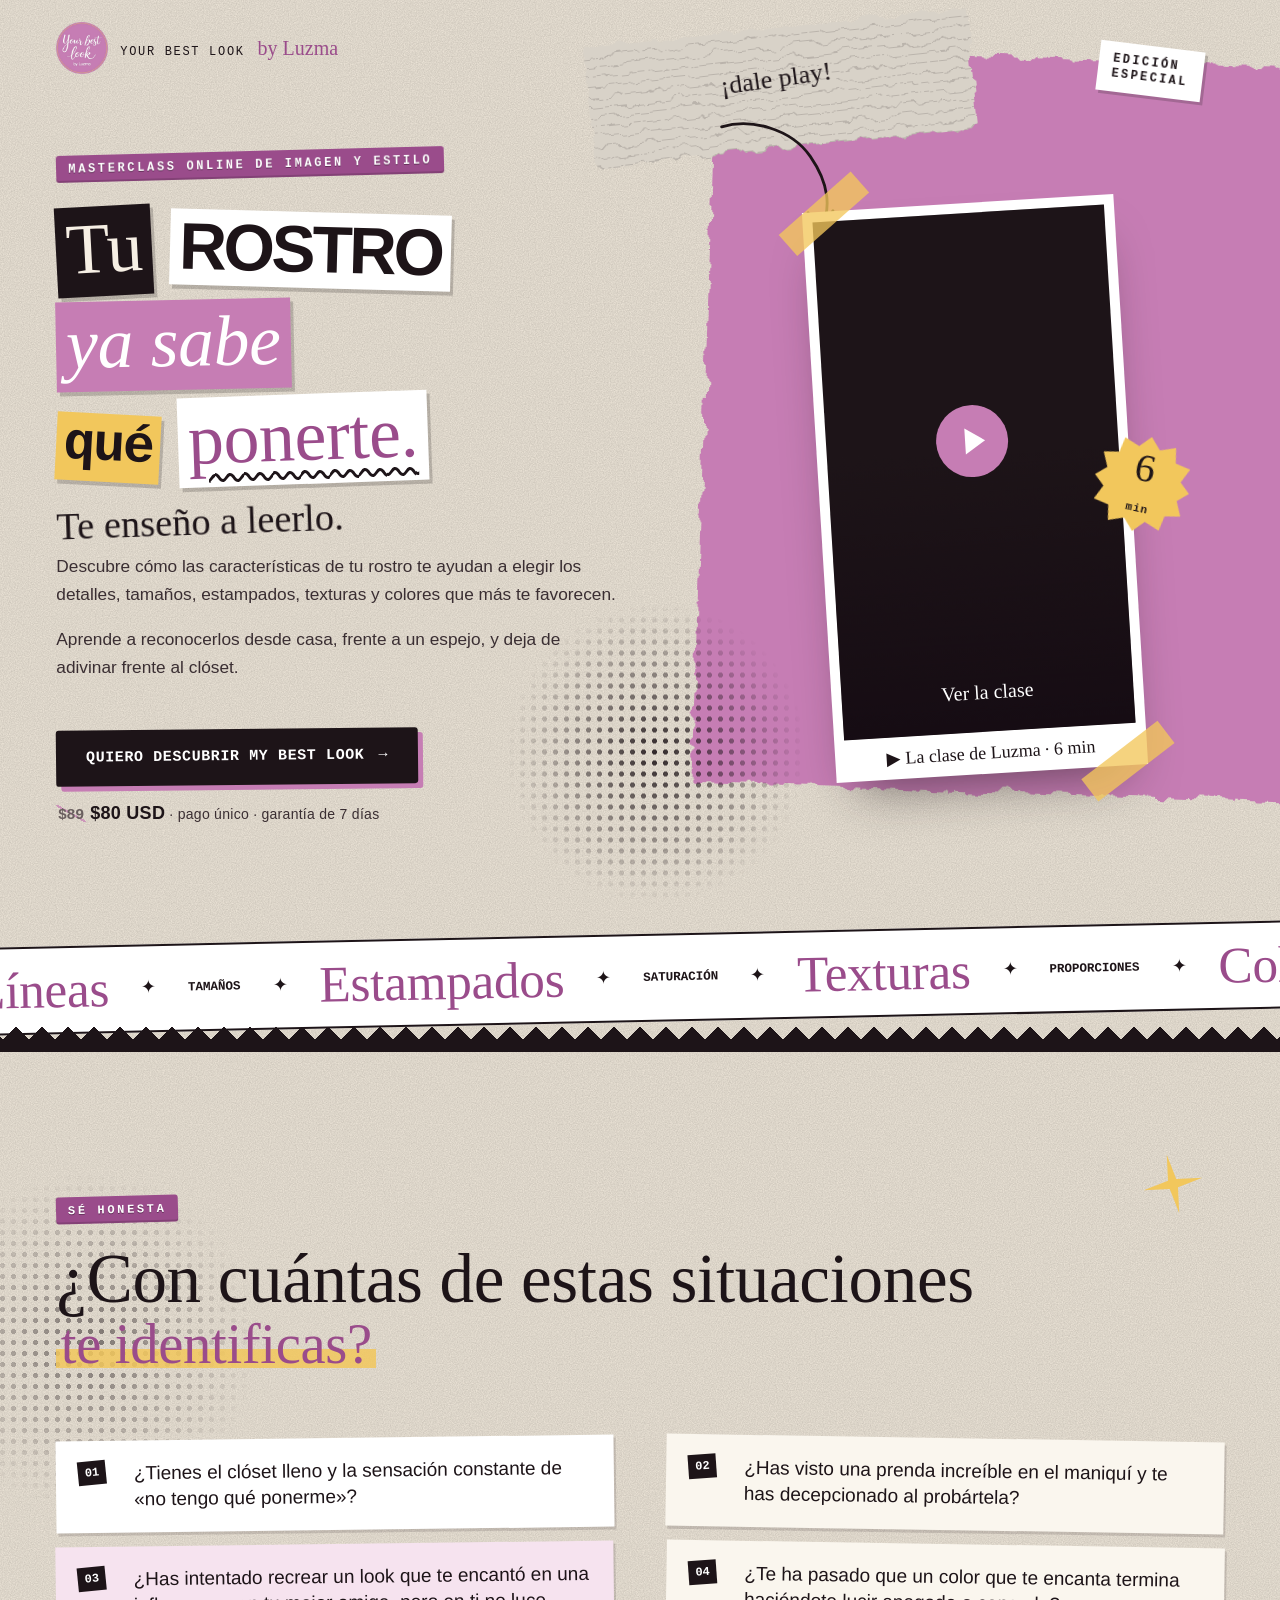
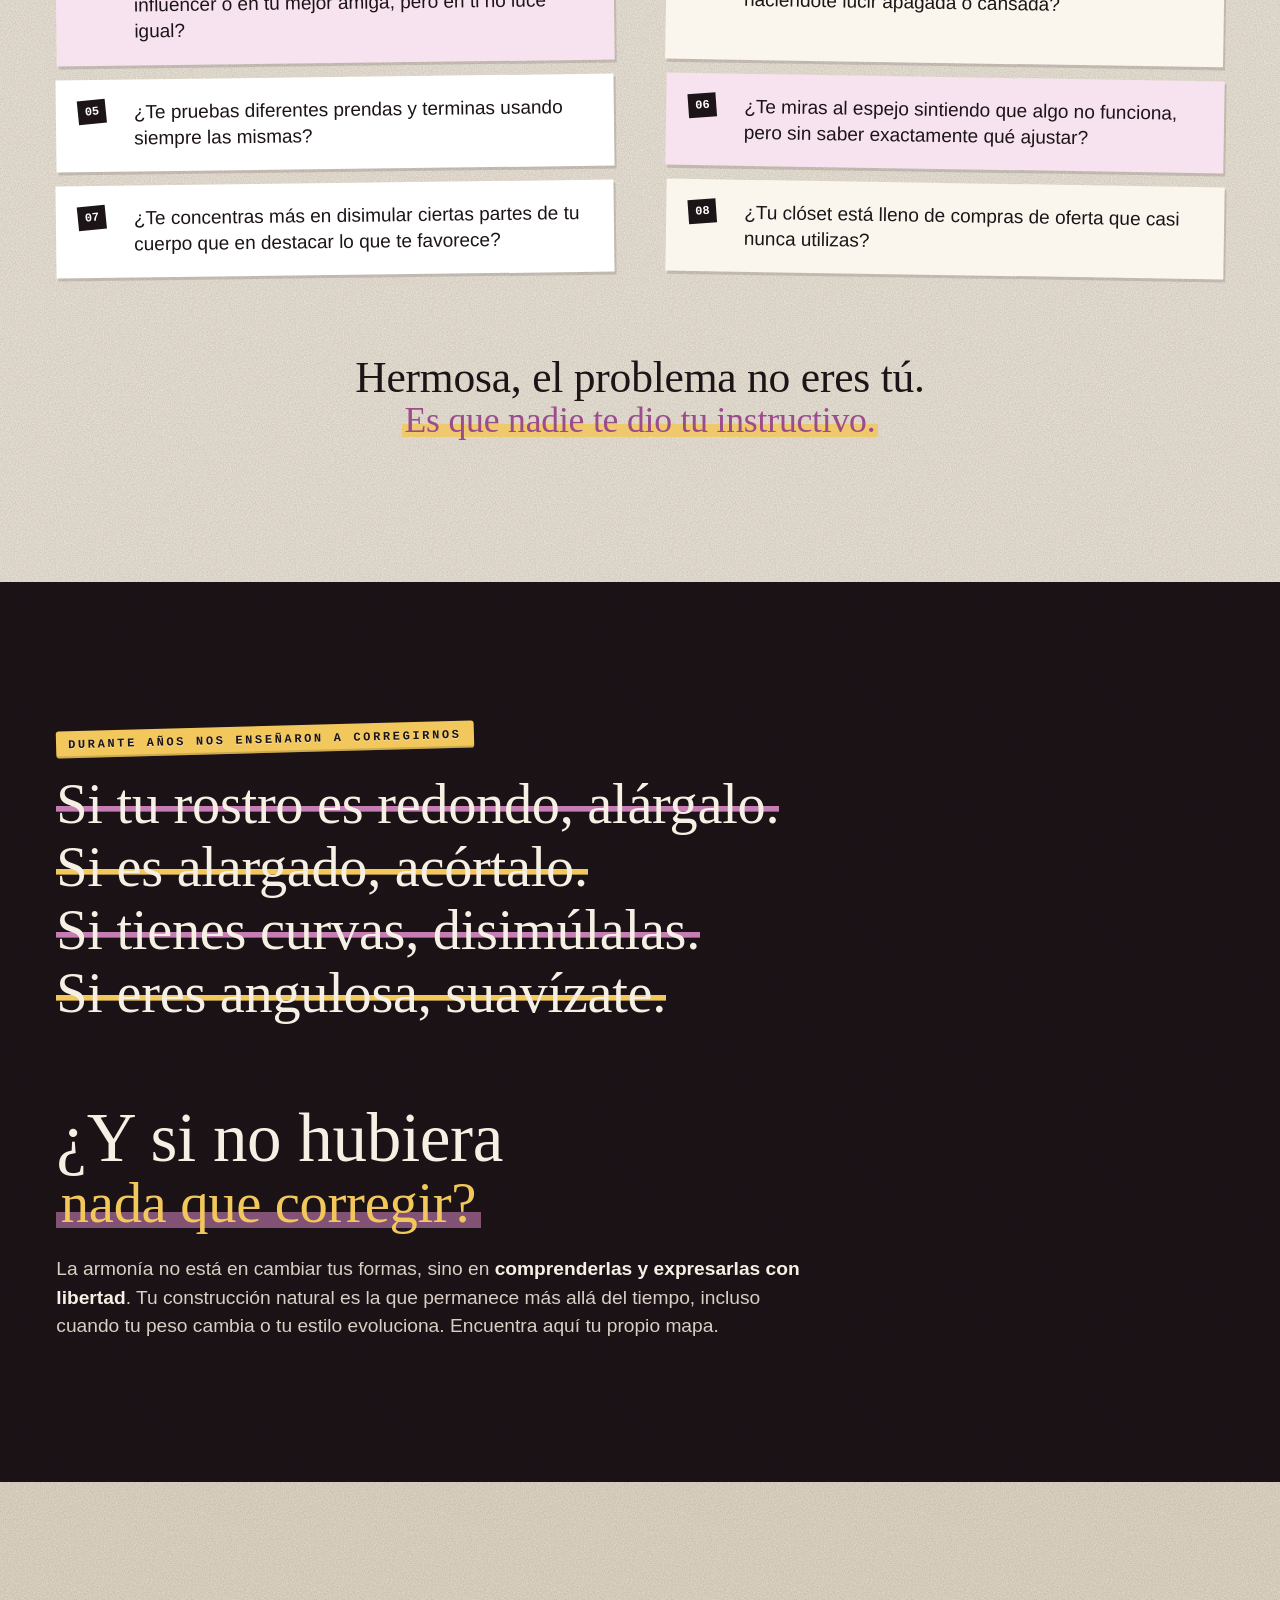
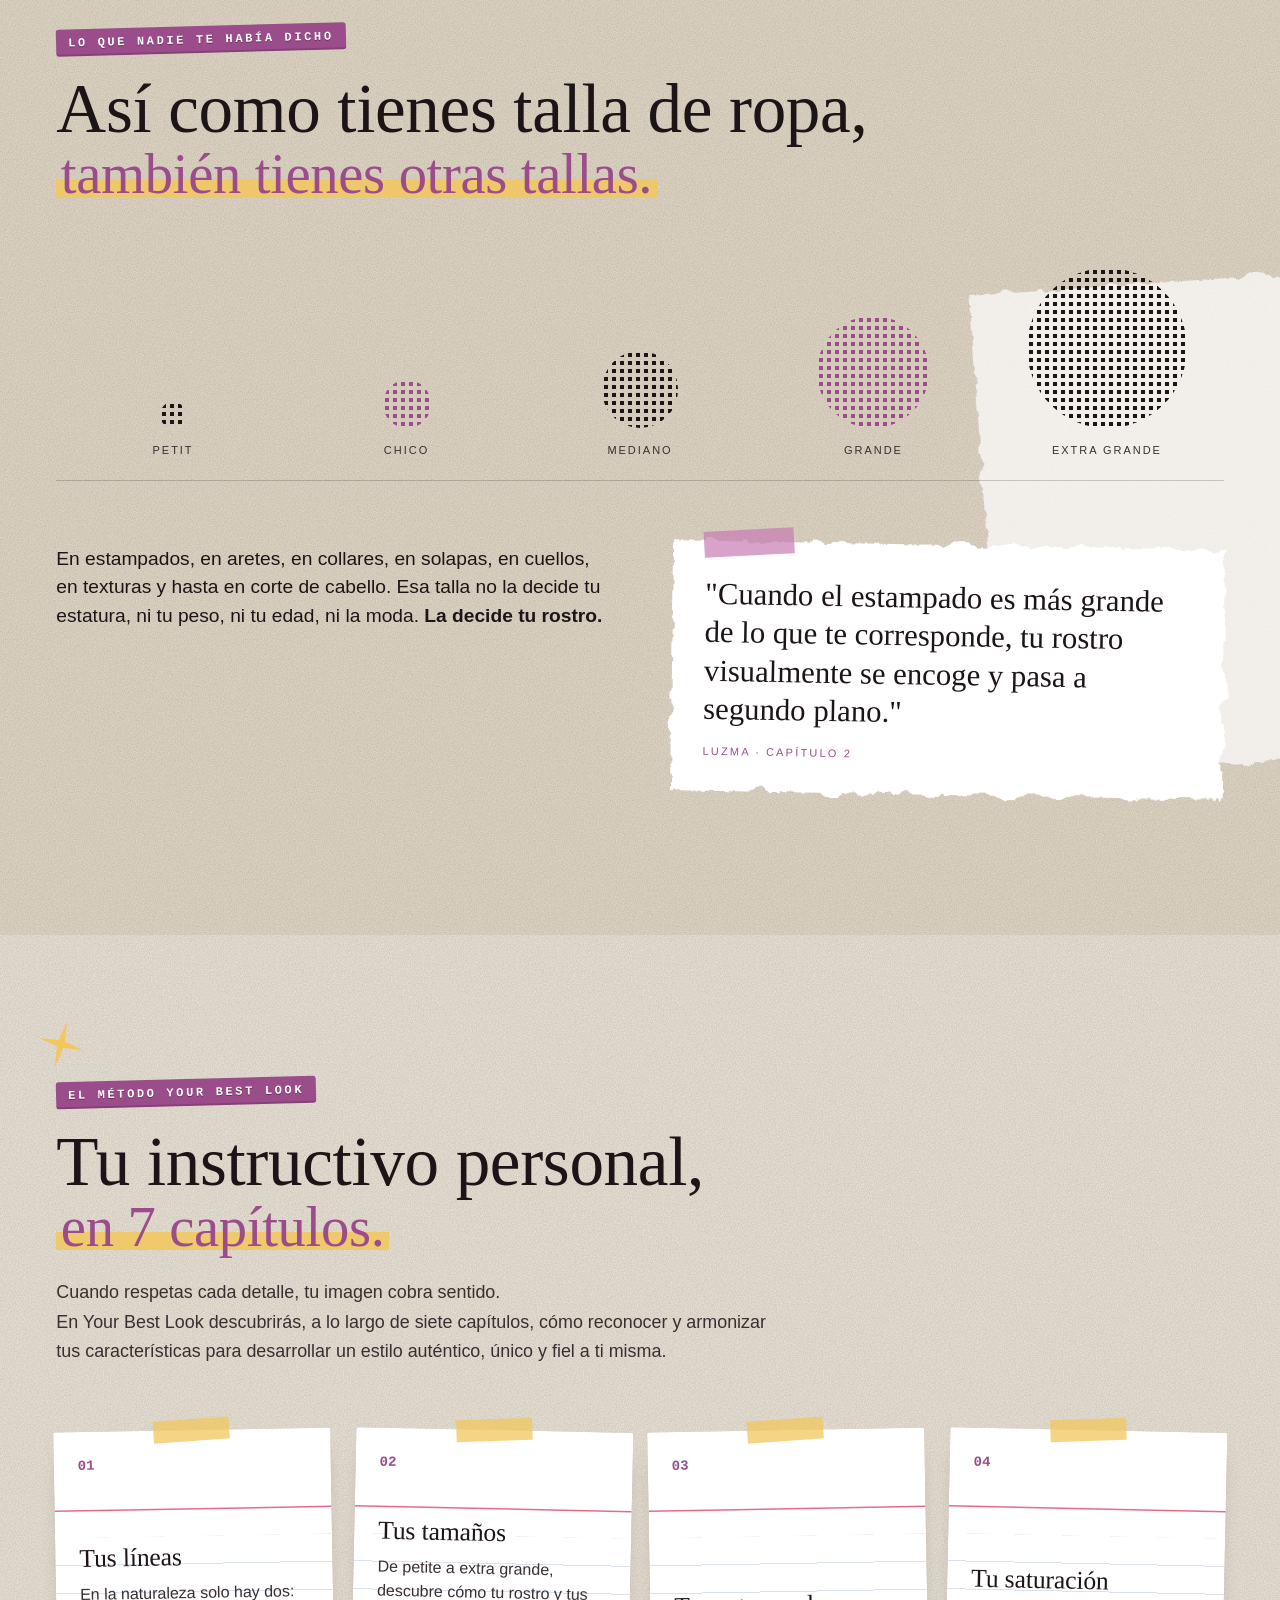
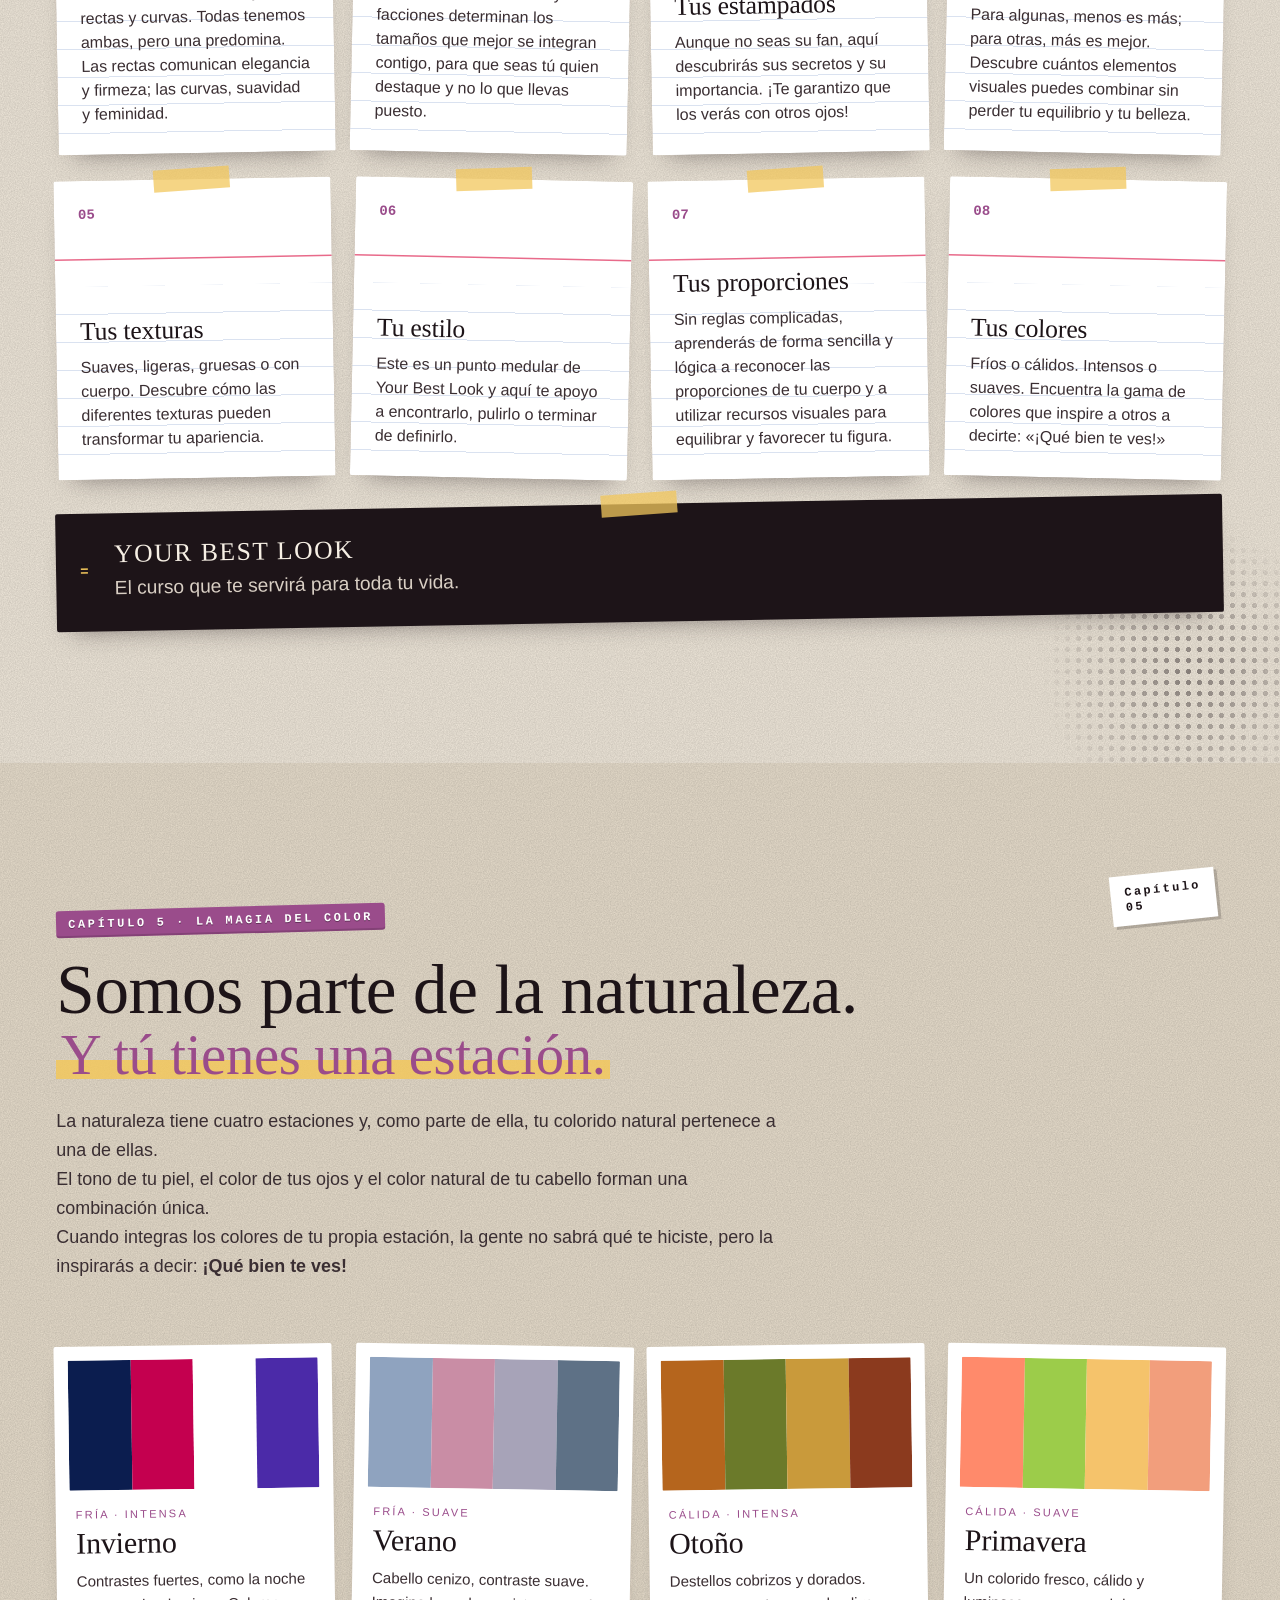
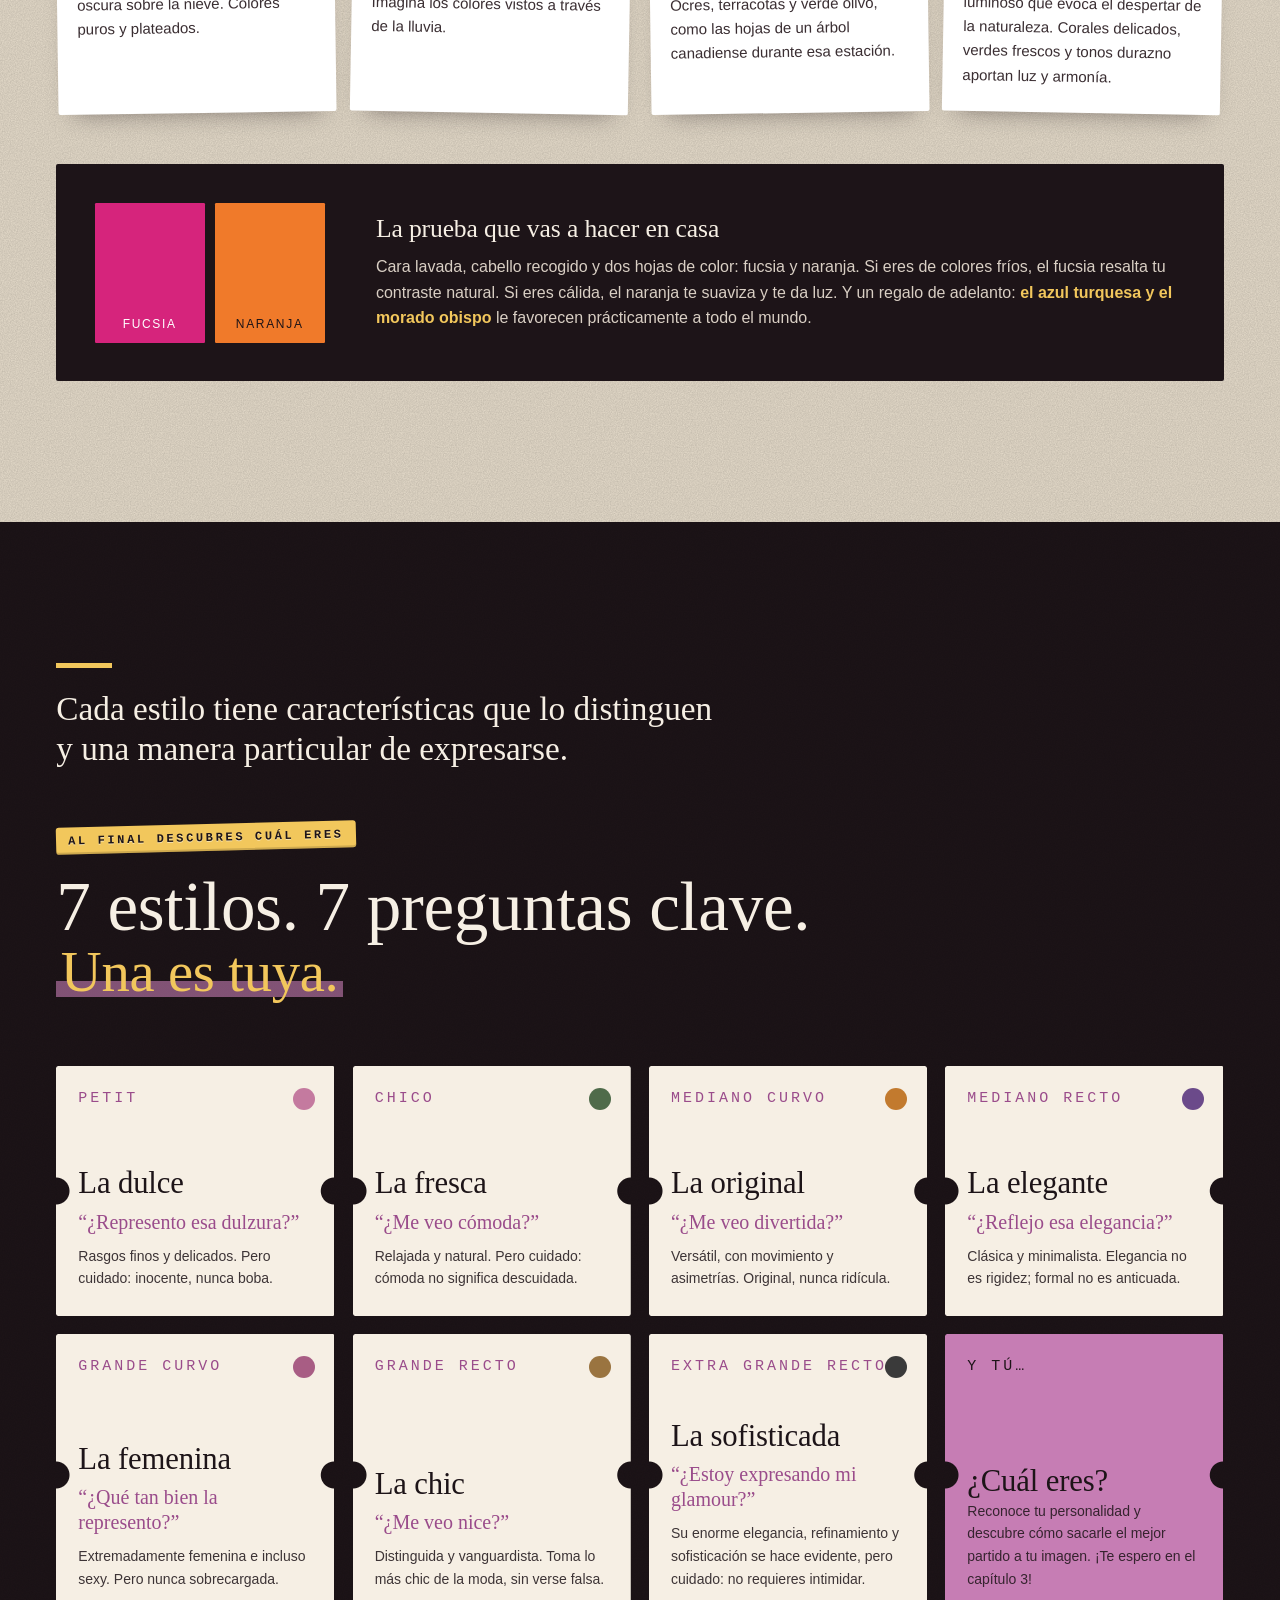
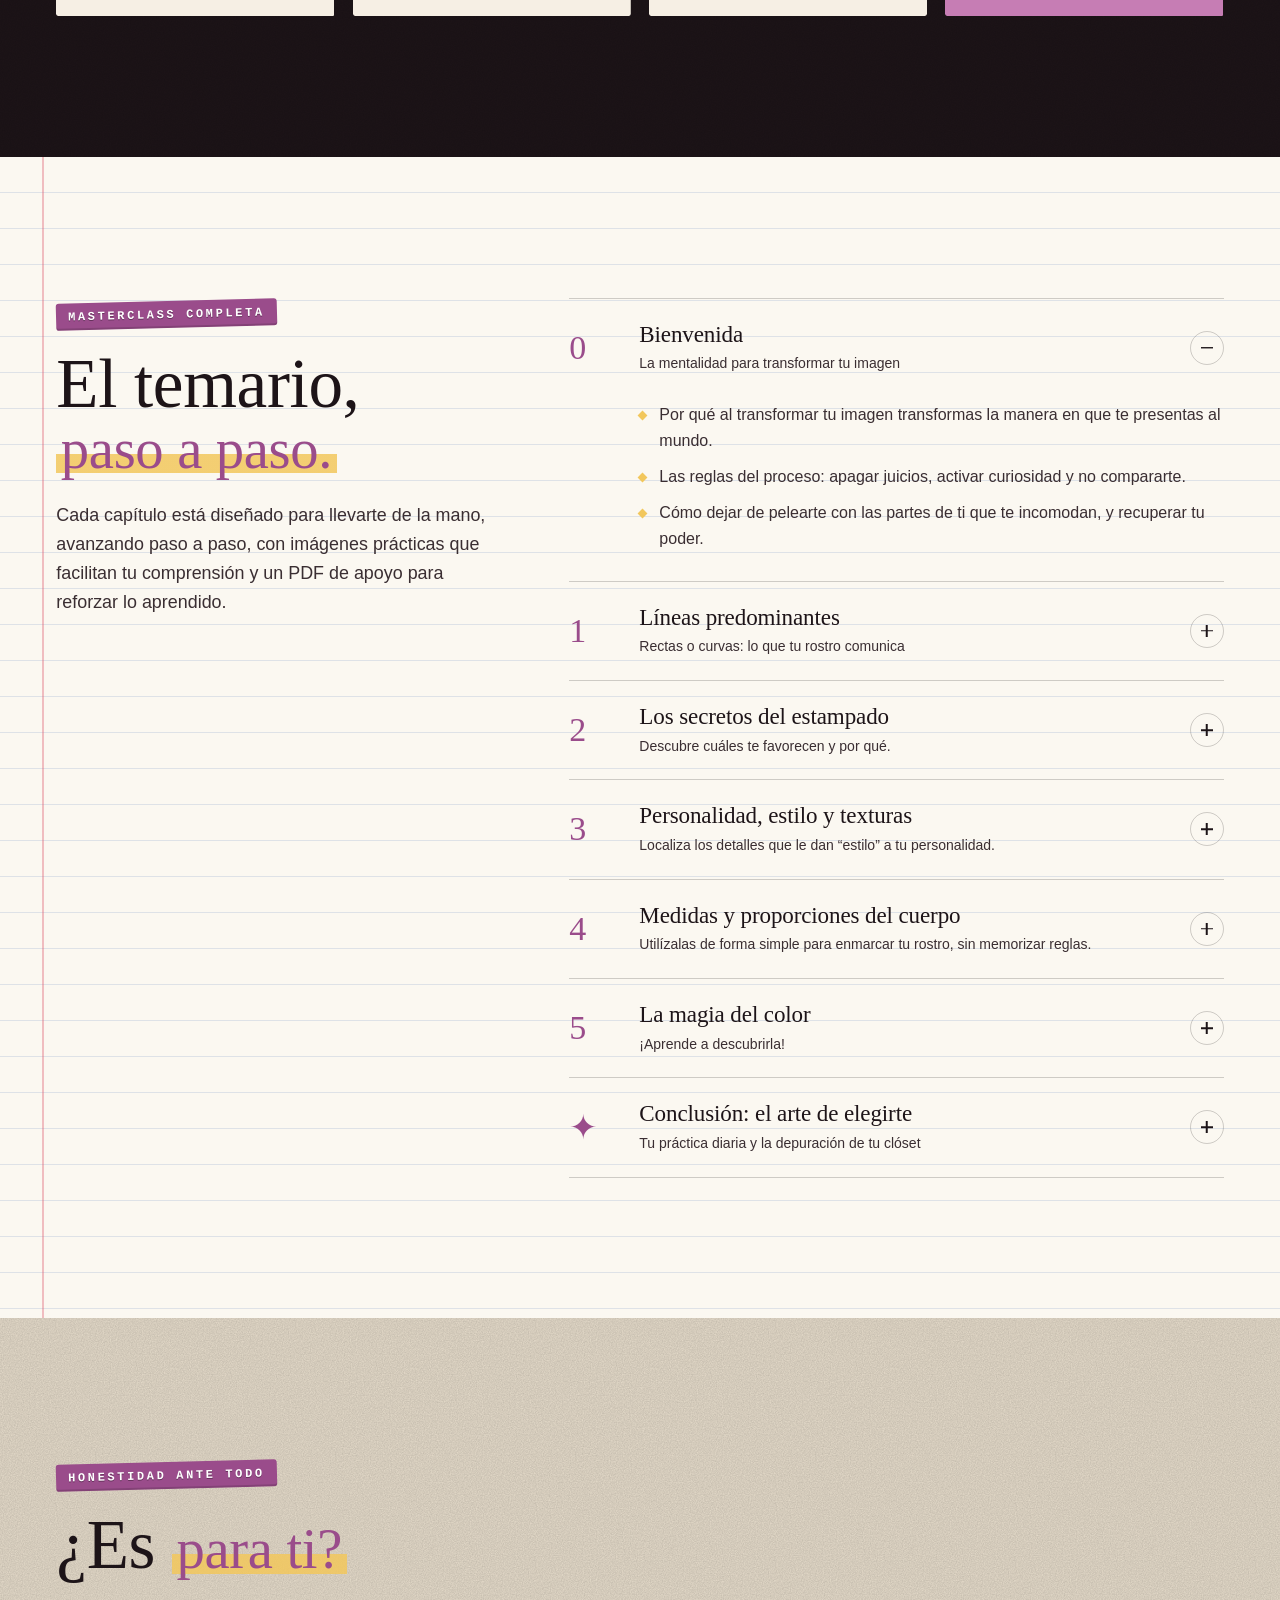
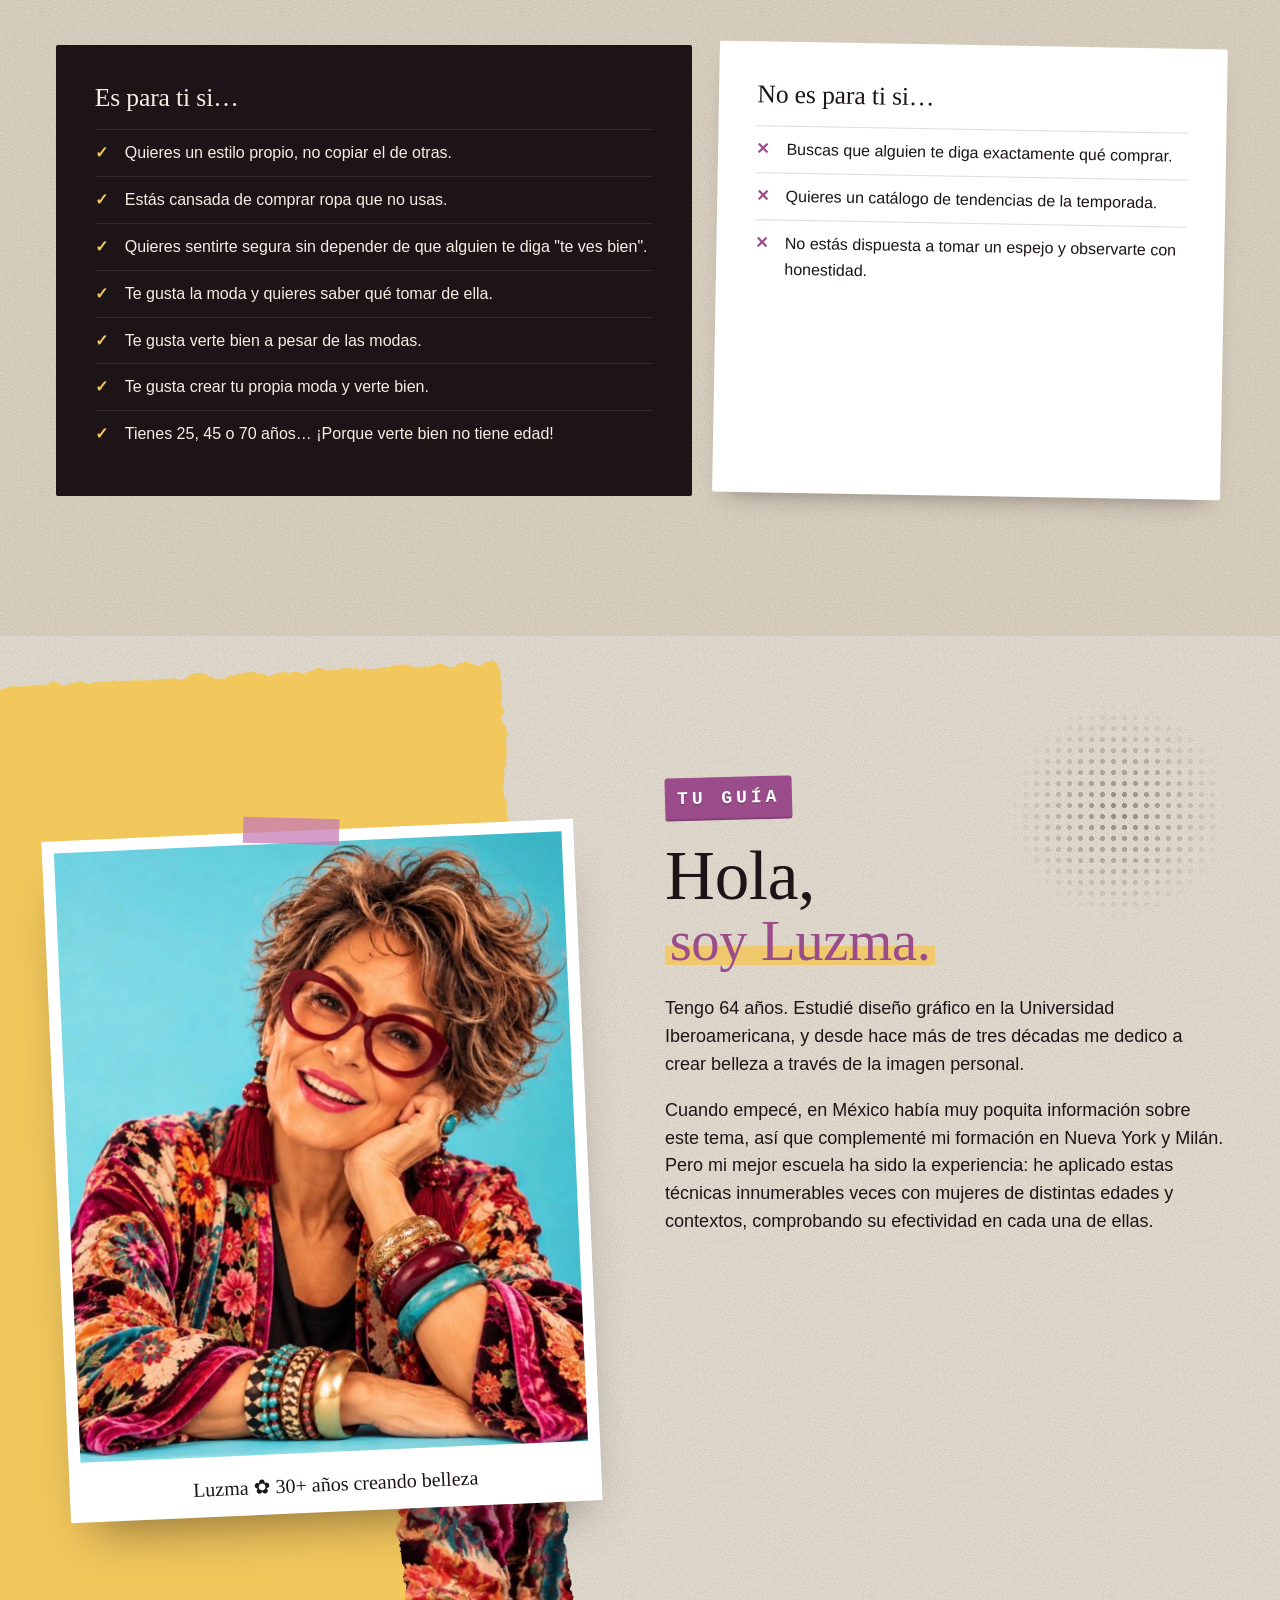
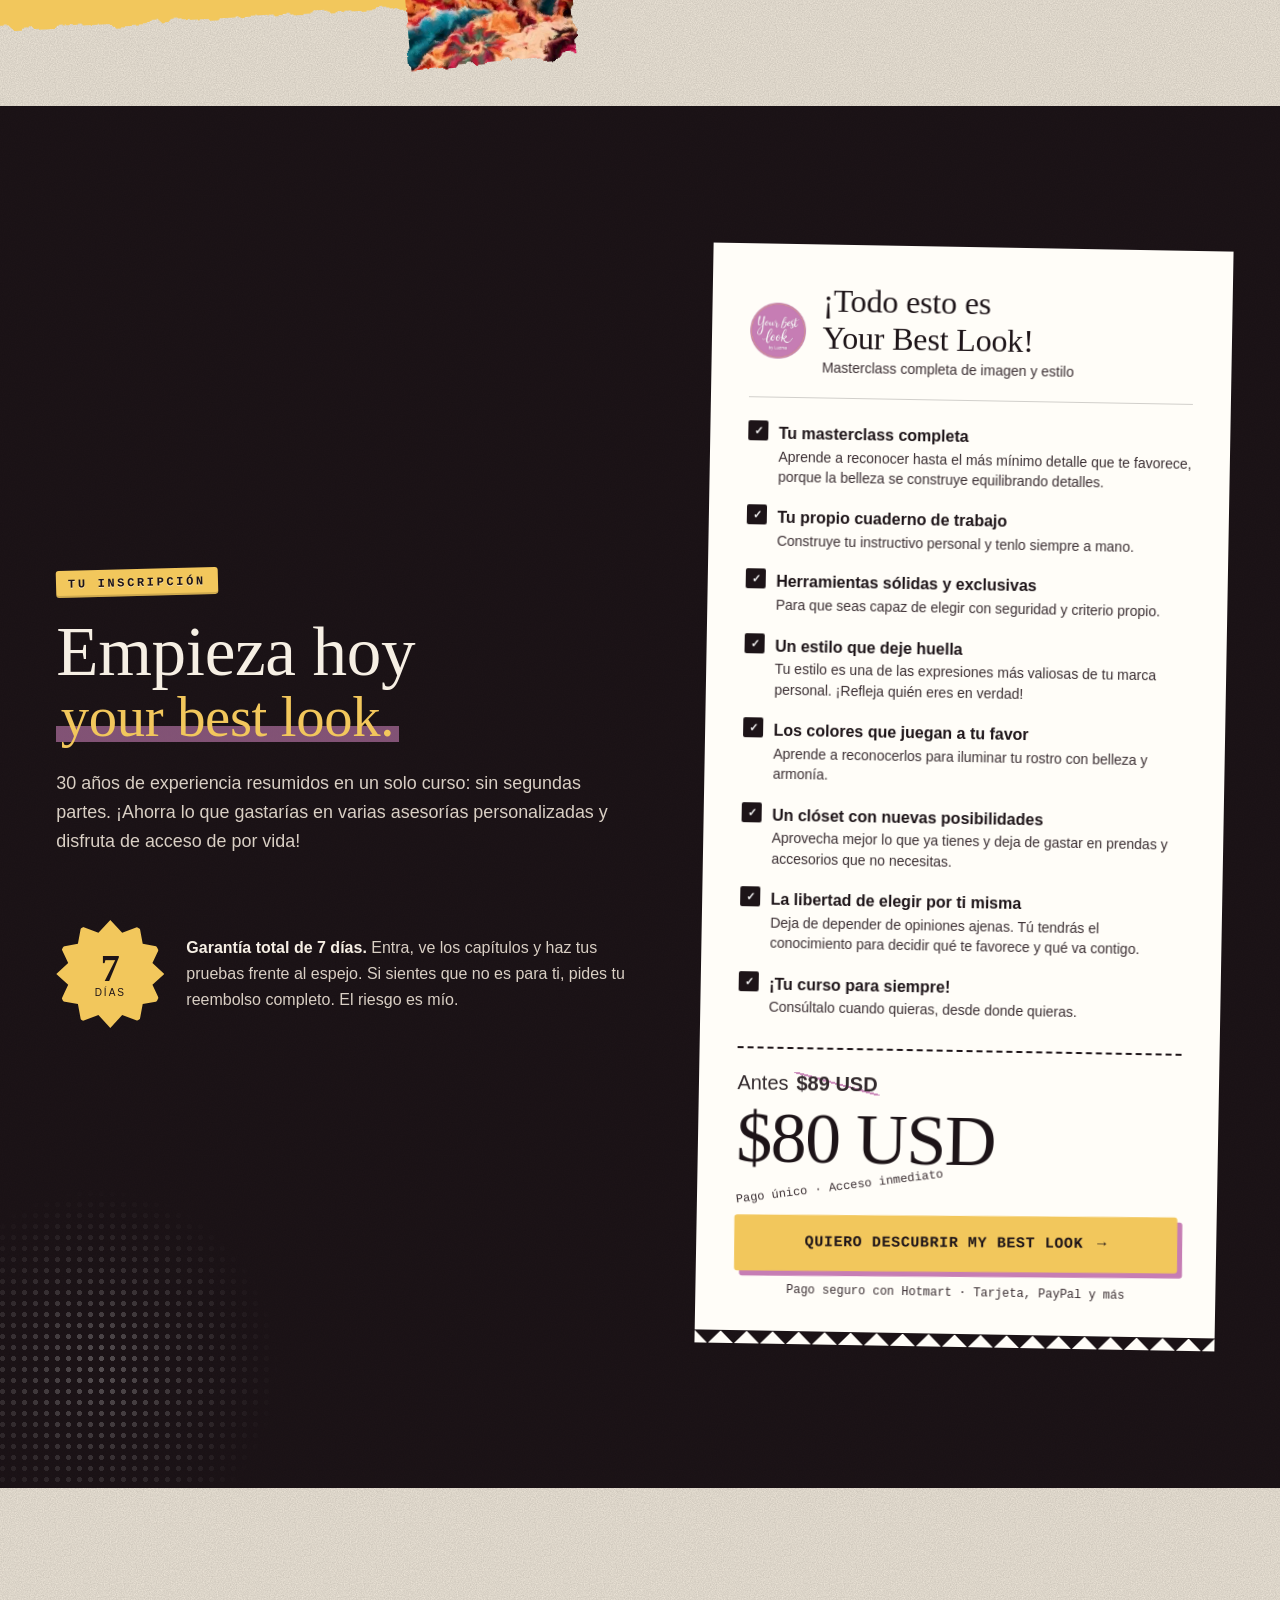
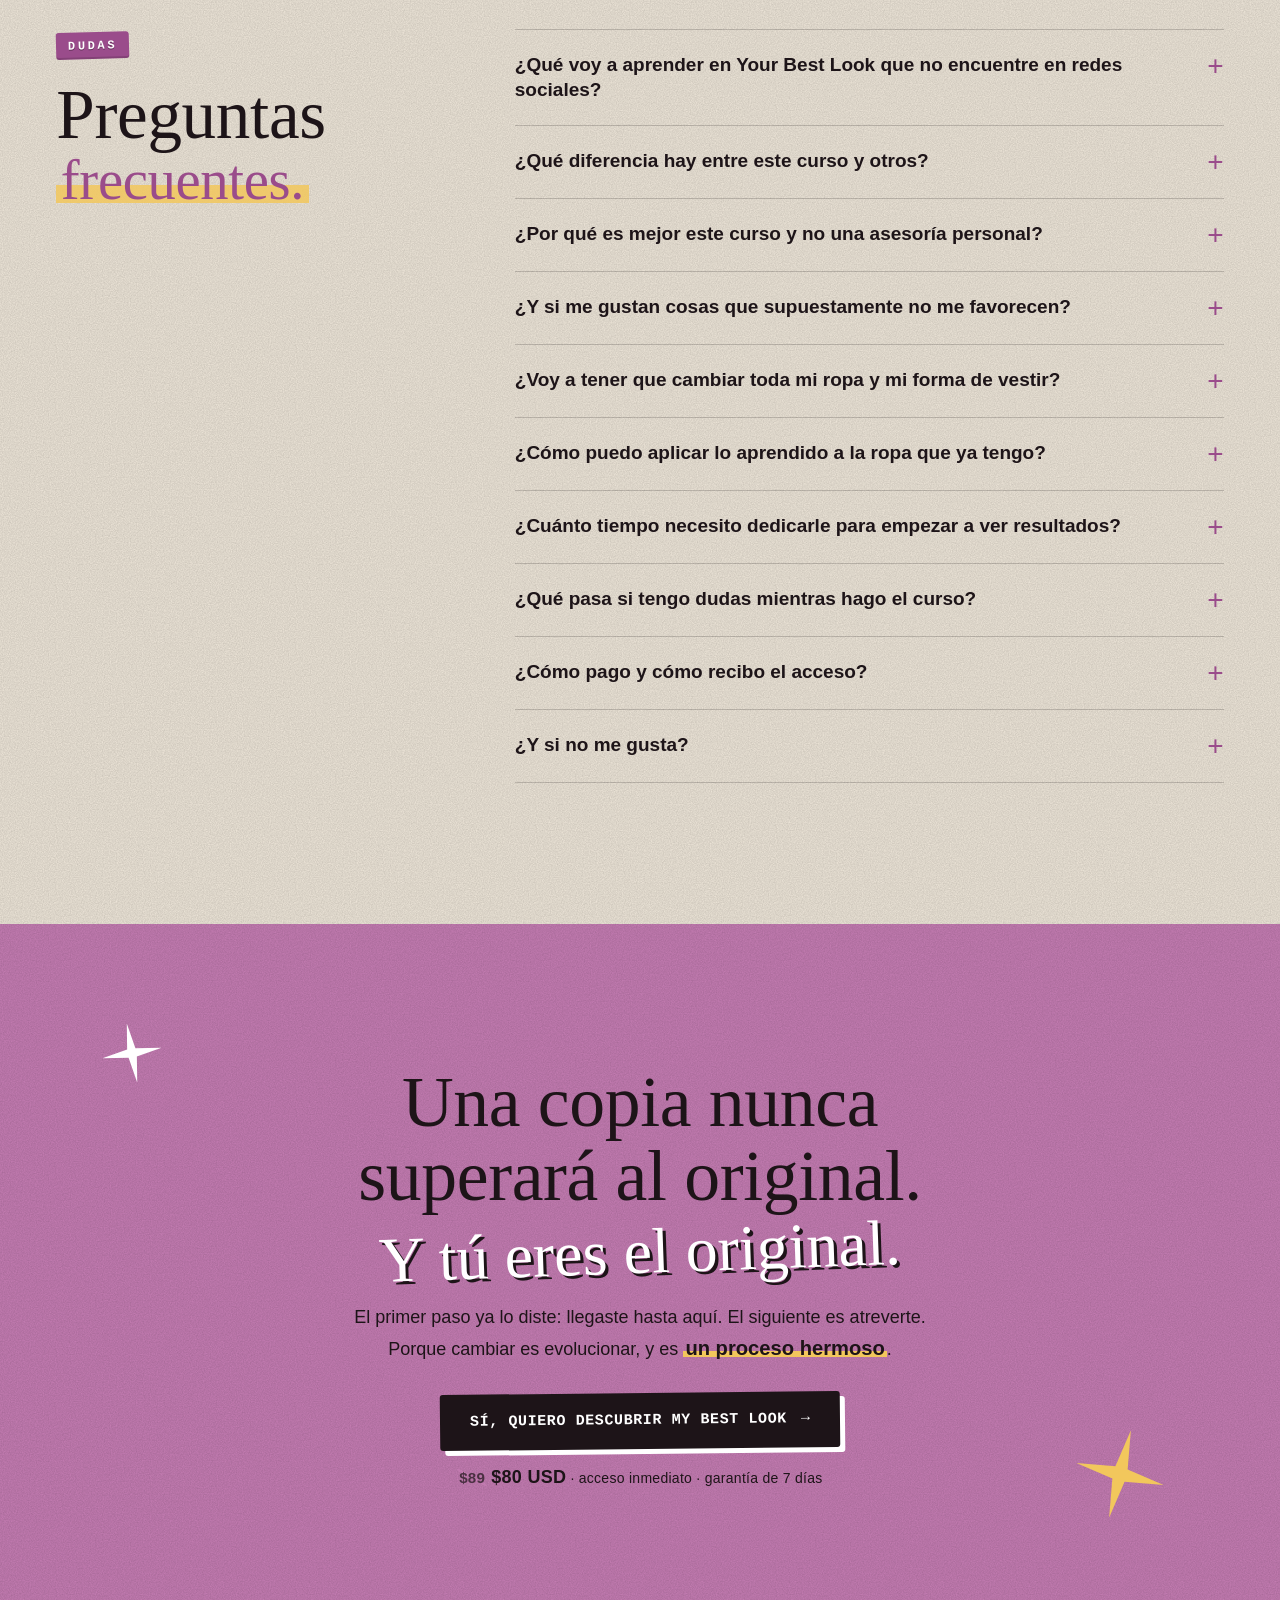
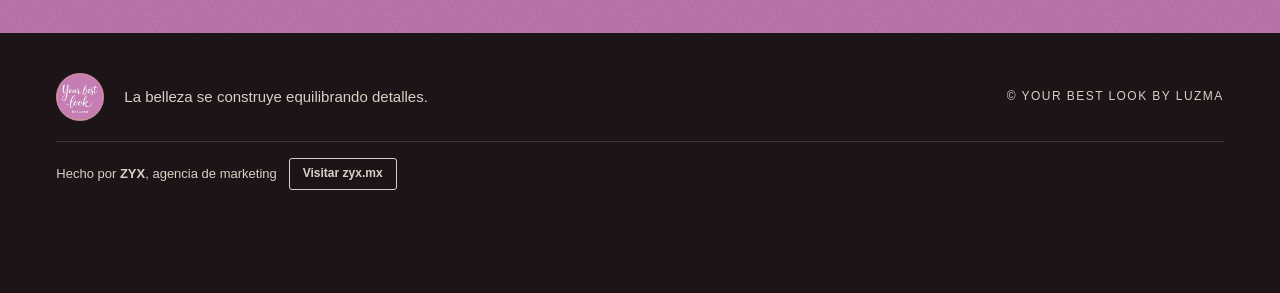
==== commit 806ce243: "VSL antes del botón de compra en el inicio (celular) Co-Authored-By: Claude Opus 5.5 <noreply@anthro" ====
--- a/index.html
+++ b/index.html
@@ -24,7 +24,7 @@
 <meta name="theme-color" content="#efe7da">
 <link rel="preconnect" href="https://fonts.googleapis.com"><link rel="preconnect" href="https://fonts.gstatic.com" crossorigin>
 <link href="https://fonts.googleapis.com/css2?family=Abril+Fatface&family=Karla:wght@400;500;700&family=Permanent+Marker&family=Space+Mono:wght@400;700&display=swap" rel="stylesheet">
-<link rel="stylesheet" href="shared/base.css?v=3">
+<link rel="stylesheet" href="shared/base.css?v=4">
 <link rel="stylesheet" href="theme.css?v=1">
 </head>
 <body class="landing t-v11 art">
@@ -44,9 +44,9 @@
     <h1><span class='rn r1'>Tu</span> <span class='rn r2'>rostro</span> <span class='rn r3'>ya sabe</span> <span class='rn r4'>qué</span> <span class='rn r5'>ponerte.</span></h1>
     <p class="script hero__script">Te enseño a leerlo.</p>
     <p class="hero__lead">Descubre cómo las características de tu rostro te ayudan a elegir los detalles, tamaños, estampados, texturas y colores que más te favorecen.</p><p class="hero__lead">Aprende a reconocerlos desde casa, frente a un espejo, y deja de adivinar frente al clóset.</p>
-    <div class="hero__cta" data-hero-cta><a class="btn " data-checkout href="#"><span>Quiero descubrir My Best Look</span><i class="btn__arrow" aria-hidden="true">→</i></a><p class="hero__price"><s data-price-before>$89</s> <b data-price>$80 USD</b> · pago único · garantía de <span data-guarantee>7</span> días</p></div>
   </div>
   <div class="hero__media"><div class="hero__vsl"><p class="hero__vslk">▶ La clase de Luzma · 6 min</p><div class="video" data-video></div></div></div>
+  <div class="hero__cta" data-hero-cta><a class="btn " data-checkout href="#"><span>Quiero descubrir My Best Look</span><i class="btn__arrow" aria-hidden="true">→</i></a><p class="hero__price"><s data-price-before>$89</s> <b data-price>$80 USD</b> · pago único · garantía de <span data-guarantee>7</span> días</p></div>
 </div>
 </header>
 <div class="marquee" aria-hidden="true"><div class="marquee__t"><span>Líneas</span><i>✦</i><span>Tamaños</span><i>✦</i><span>Estampados</span><i>✦</i><span>Saturación</span><i>✦</i><span>Texturas</span><i>✦</i><span>Proporciones</span><i>✦</i><span>Color</span><i>✦</i><span>Tu estilo</span><i>✦</i><span>Líneas</span><i>✦</i><span>Tamaños</span><i>✦</i><span>Estampados</span><i>✦</i><span>Saturación</span><i>✦</i><span>Texturas</span><i>✦</i><span>Proporciones</span><i>✦</i><span>Color</span><i>✦</i><span>Tu estilo</span><i>✦</i></div></div>
--- a/shared/base.css
+++ b/shared/base.css
@@ -362,3 +362,8 @@
 .art .hero__price s,.art .sticky-cta s{font-size:1.08em}
 .art .final__em{font-weight:700;font-size:1.12em;white-space:nowrap;background:linear-gradient(transparent 62%,var(--gold) 62% 92%,transparent 92%);padding:0 .1em}
 @media(max-width:600px){.art .guarantee{align-items:center}.art .guarantee p{text-align:center}.art .tools__sum{grid-template-columns:1fr}.art .tools__sum .n{grid-row:auto}}
+/* El botón del inicio va después del VSL en celular; en escritorio sigue bajo el texto */
+.hero__grid{grid-template-areas:"brand brand" "text media" "cta media"}
+.hero__text{align-self:end}
+.hero__cta{grid-area:cta;align-self:start;margin-top:6px;animation:heroIn 1s var(--ease) .4s both}
+@media(max-width:860px){.hero__grid{grid-template-areas:"brand" "text" "media" "cta"}.hero__cta{margin-top:4px}}
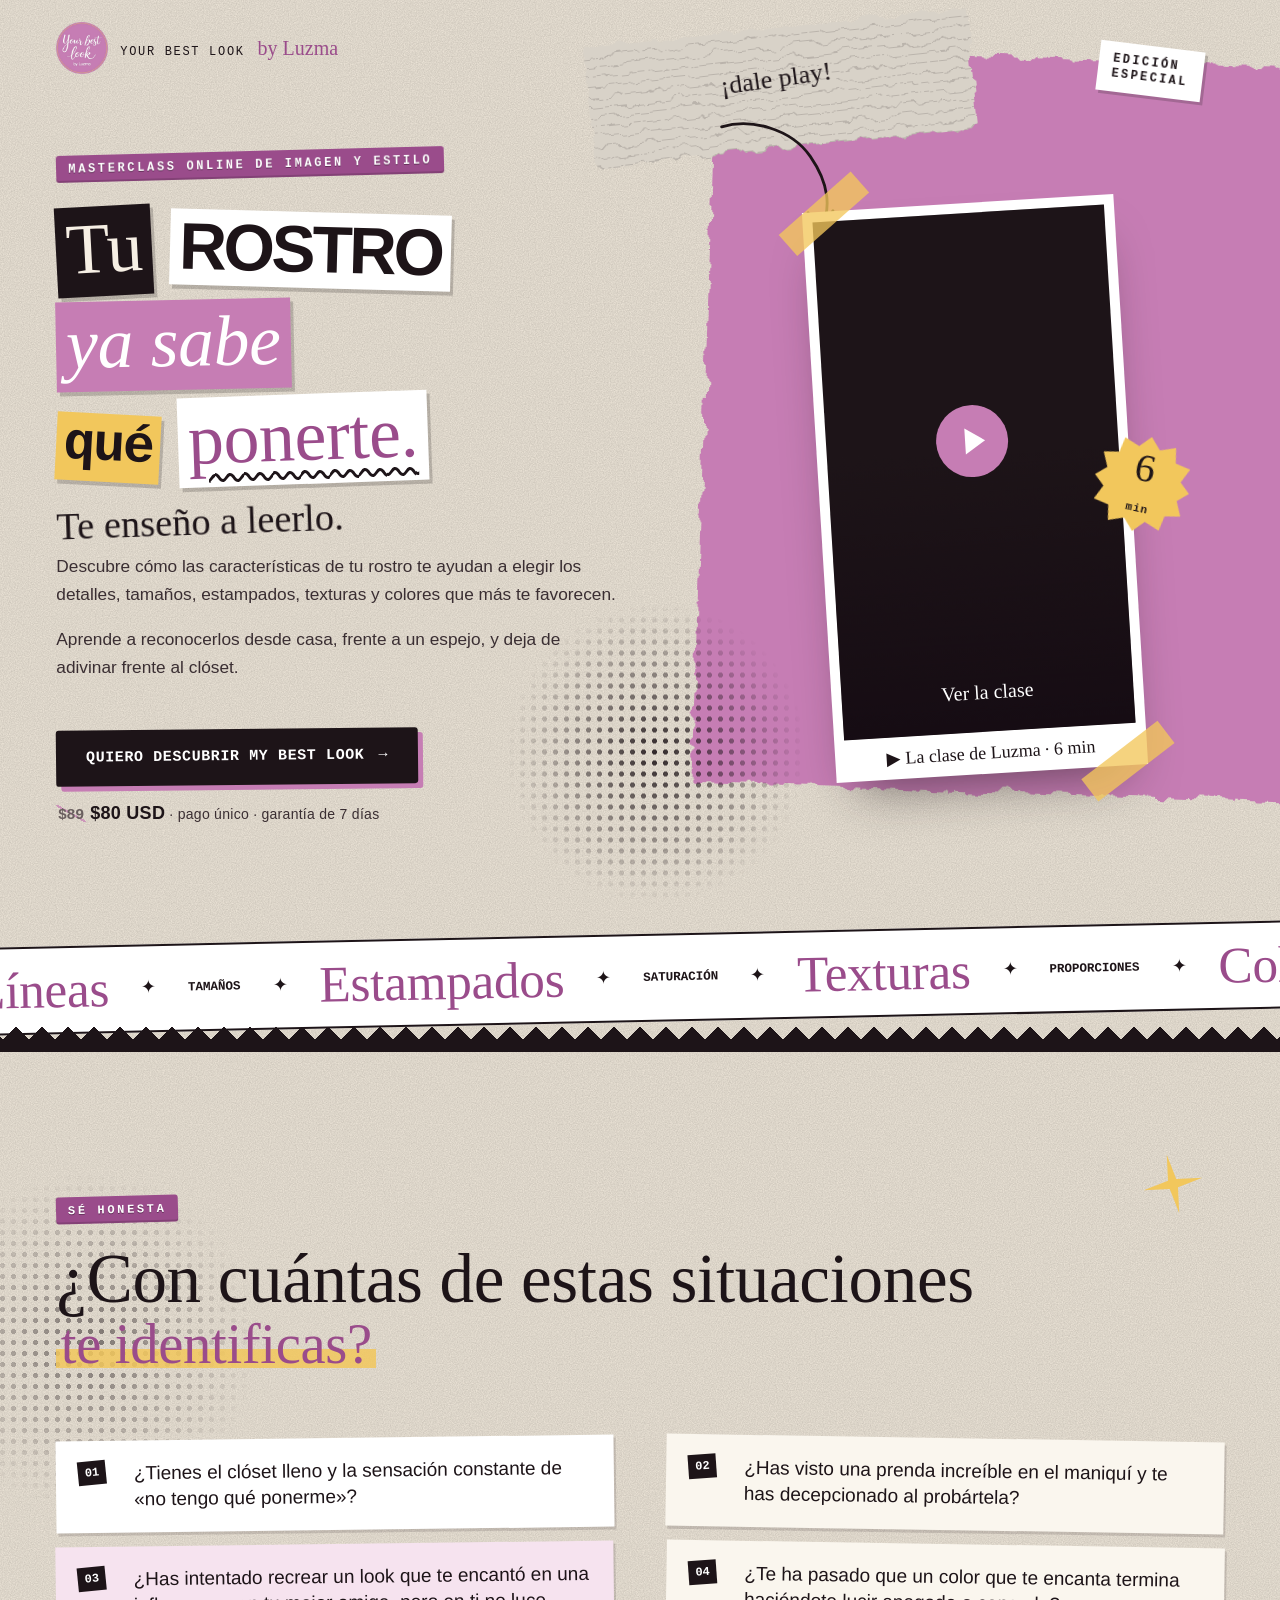
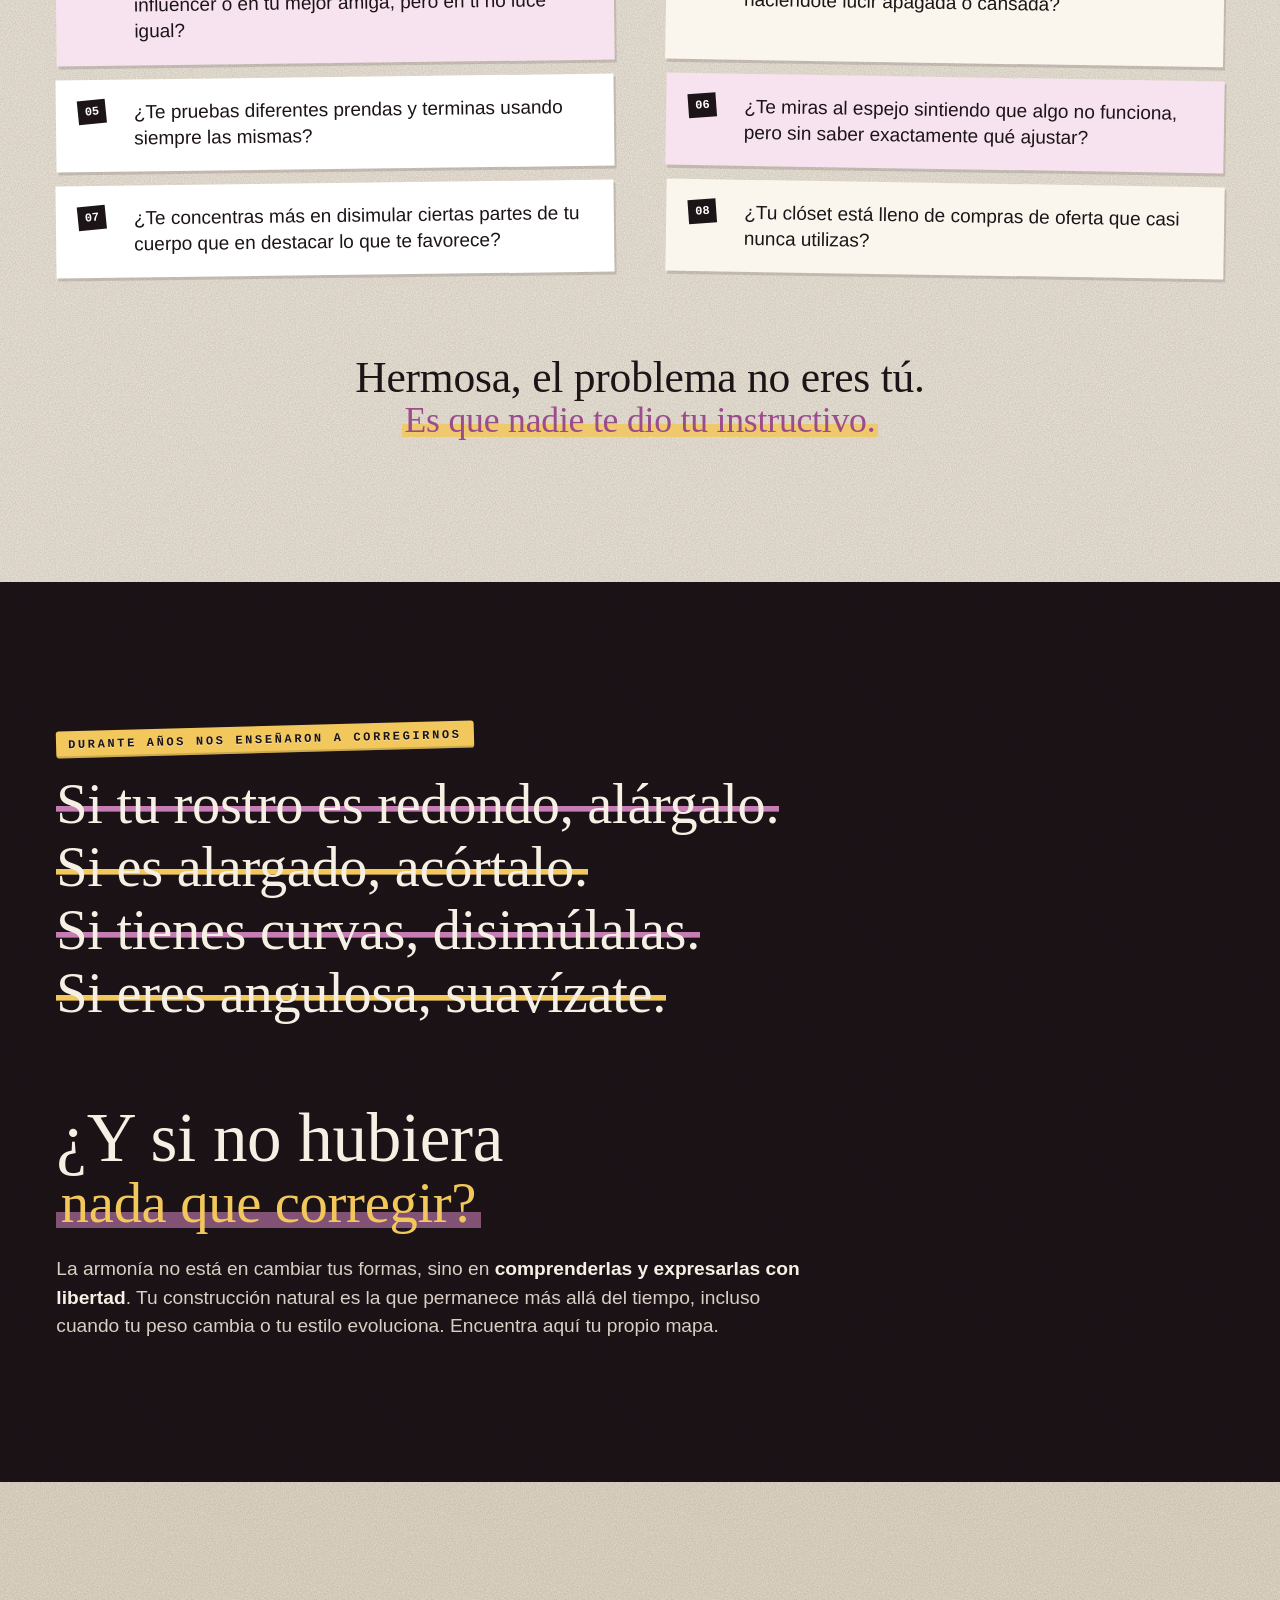
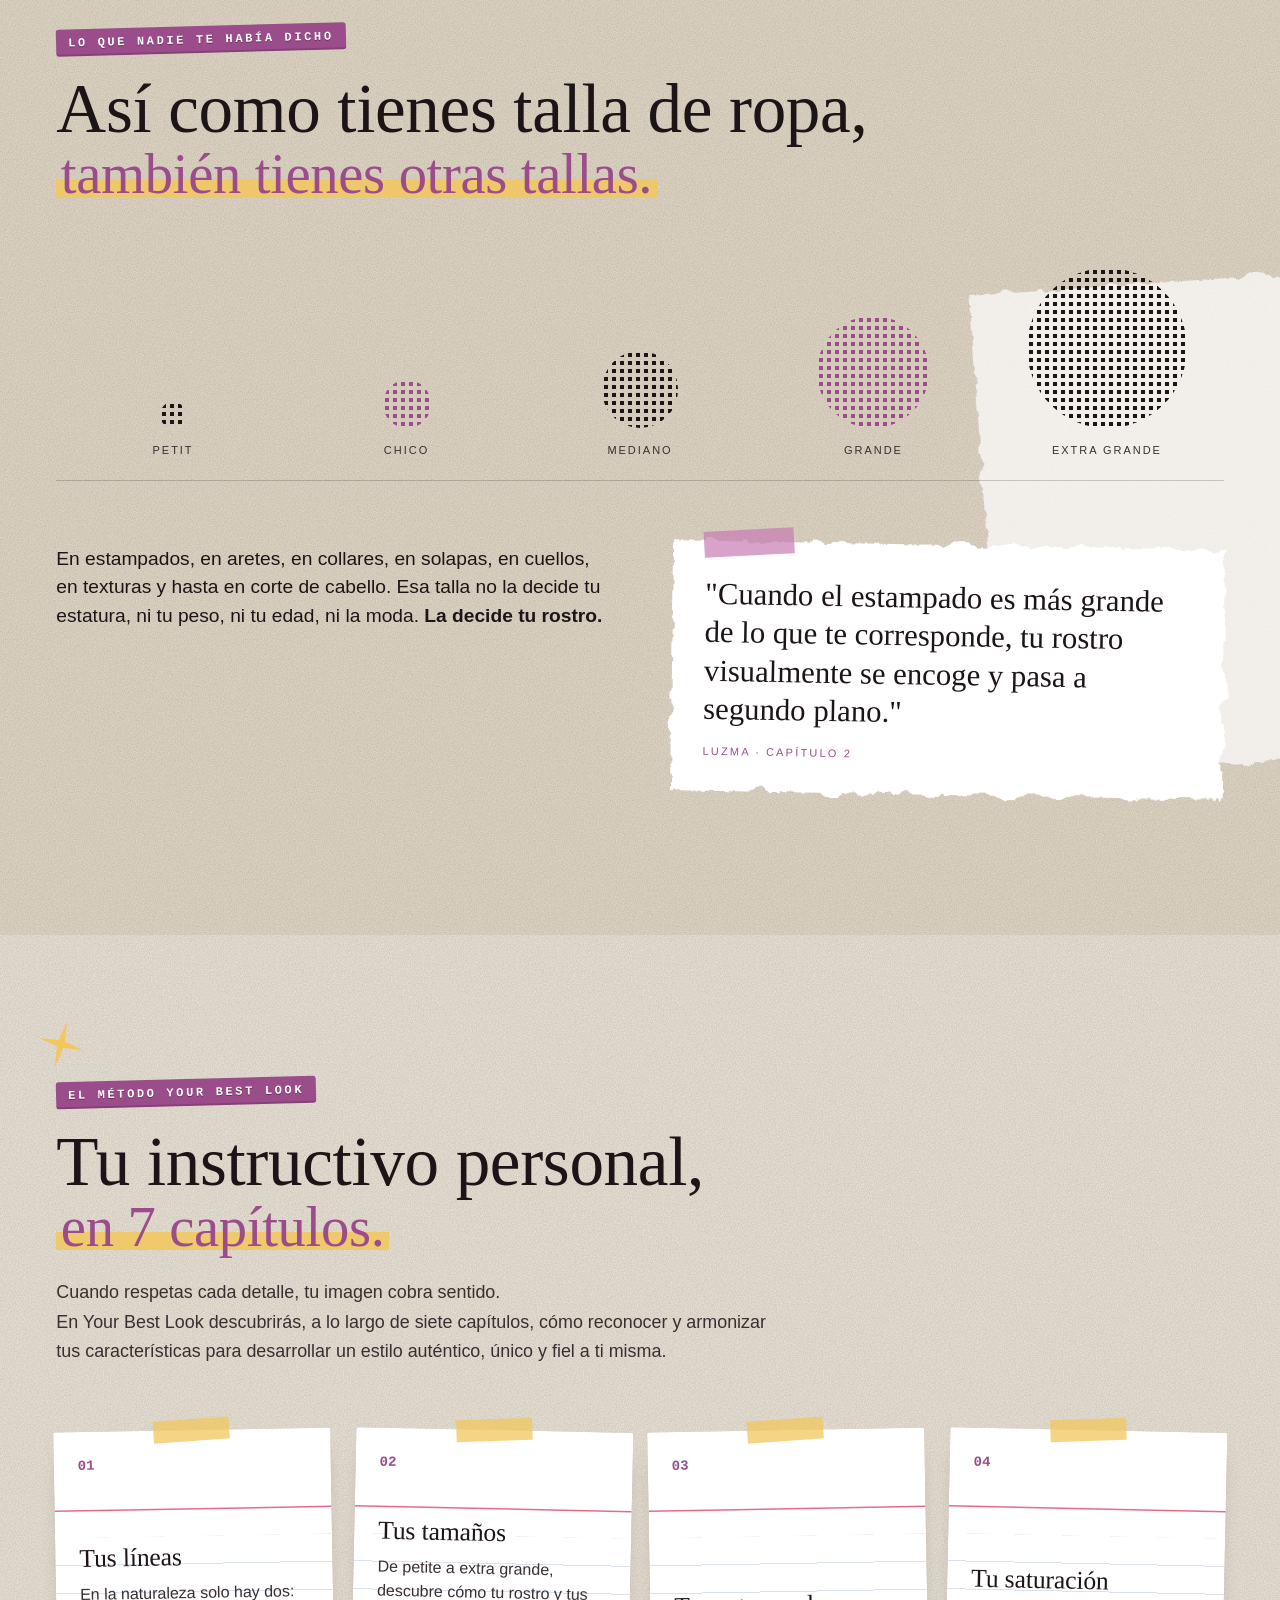
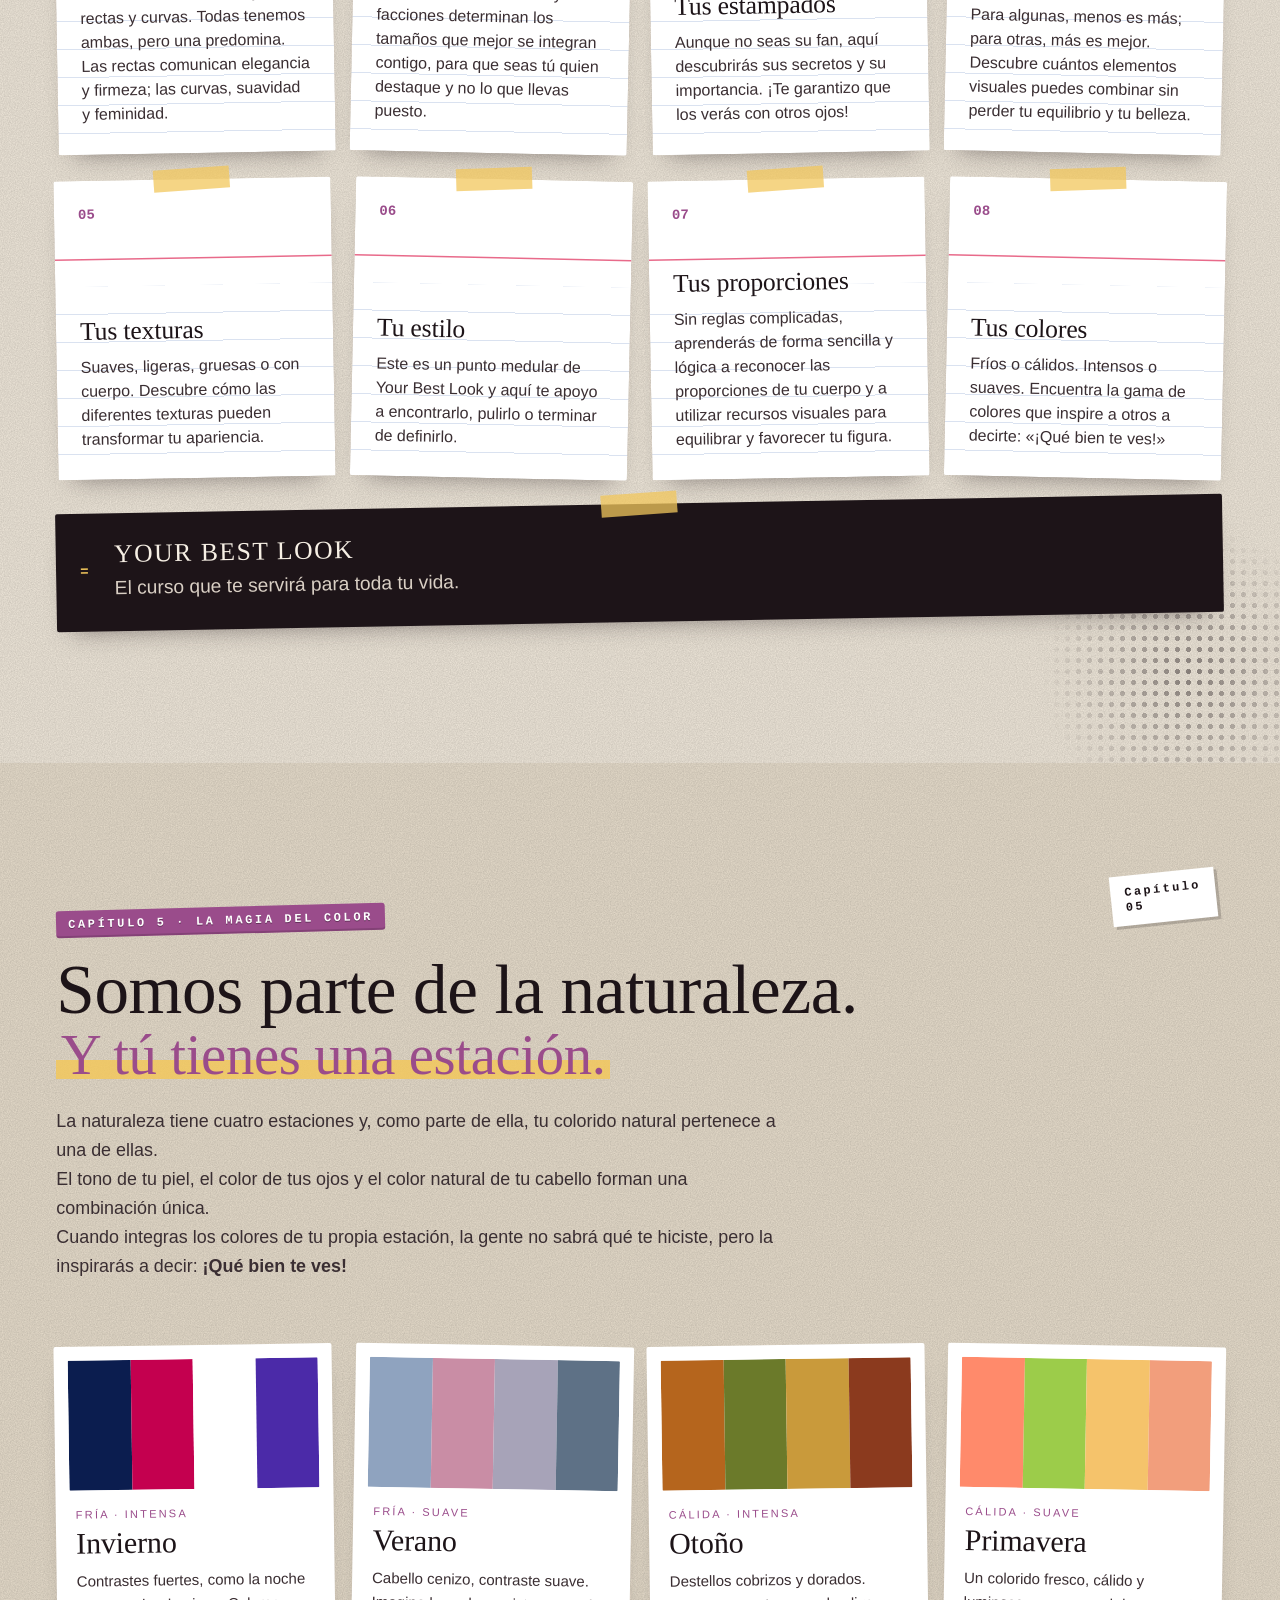
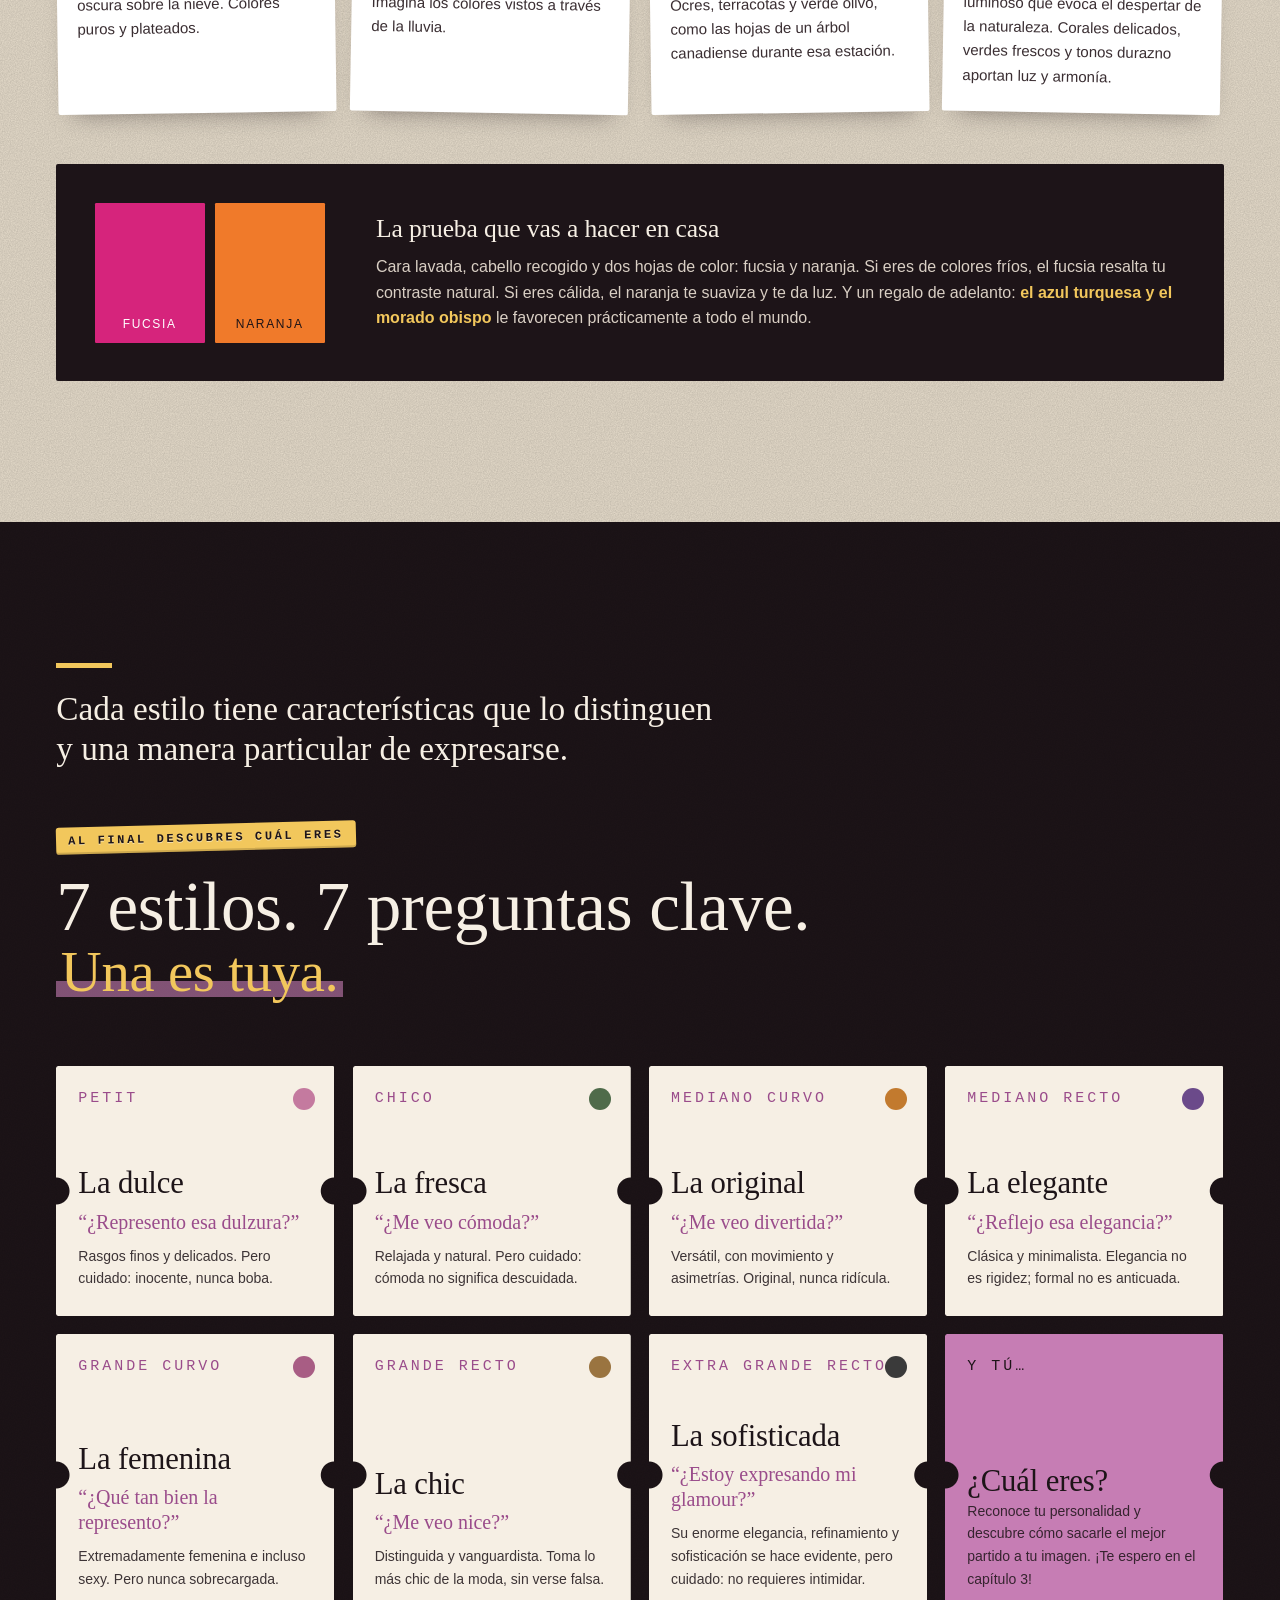
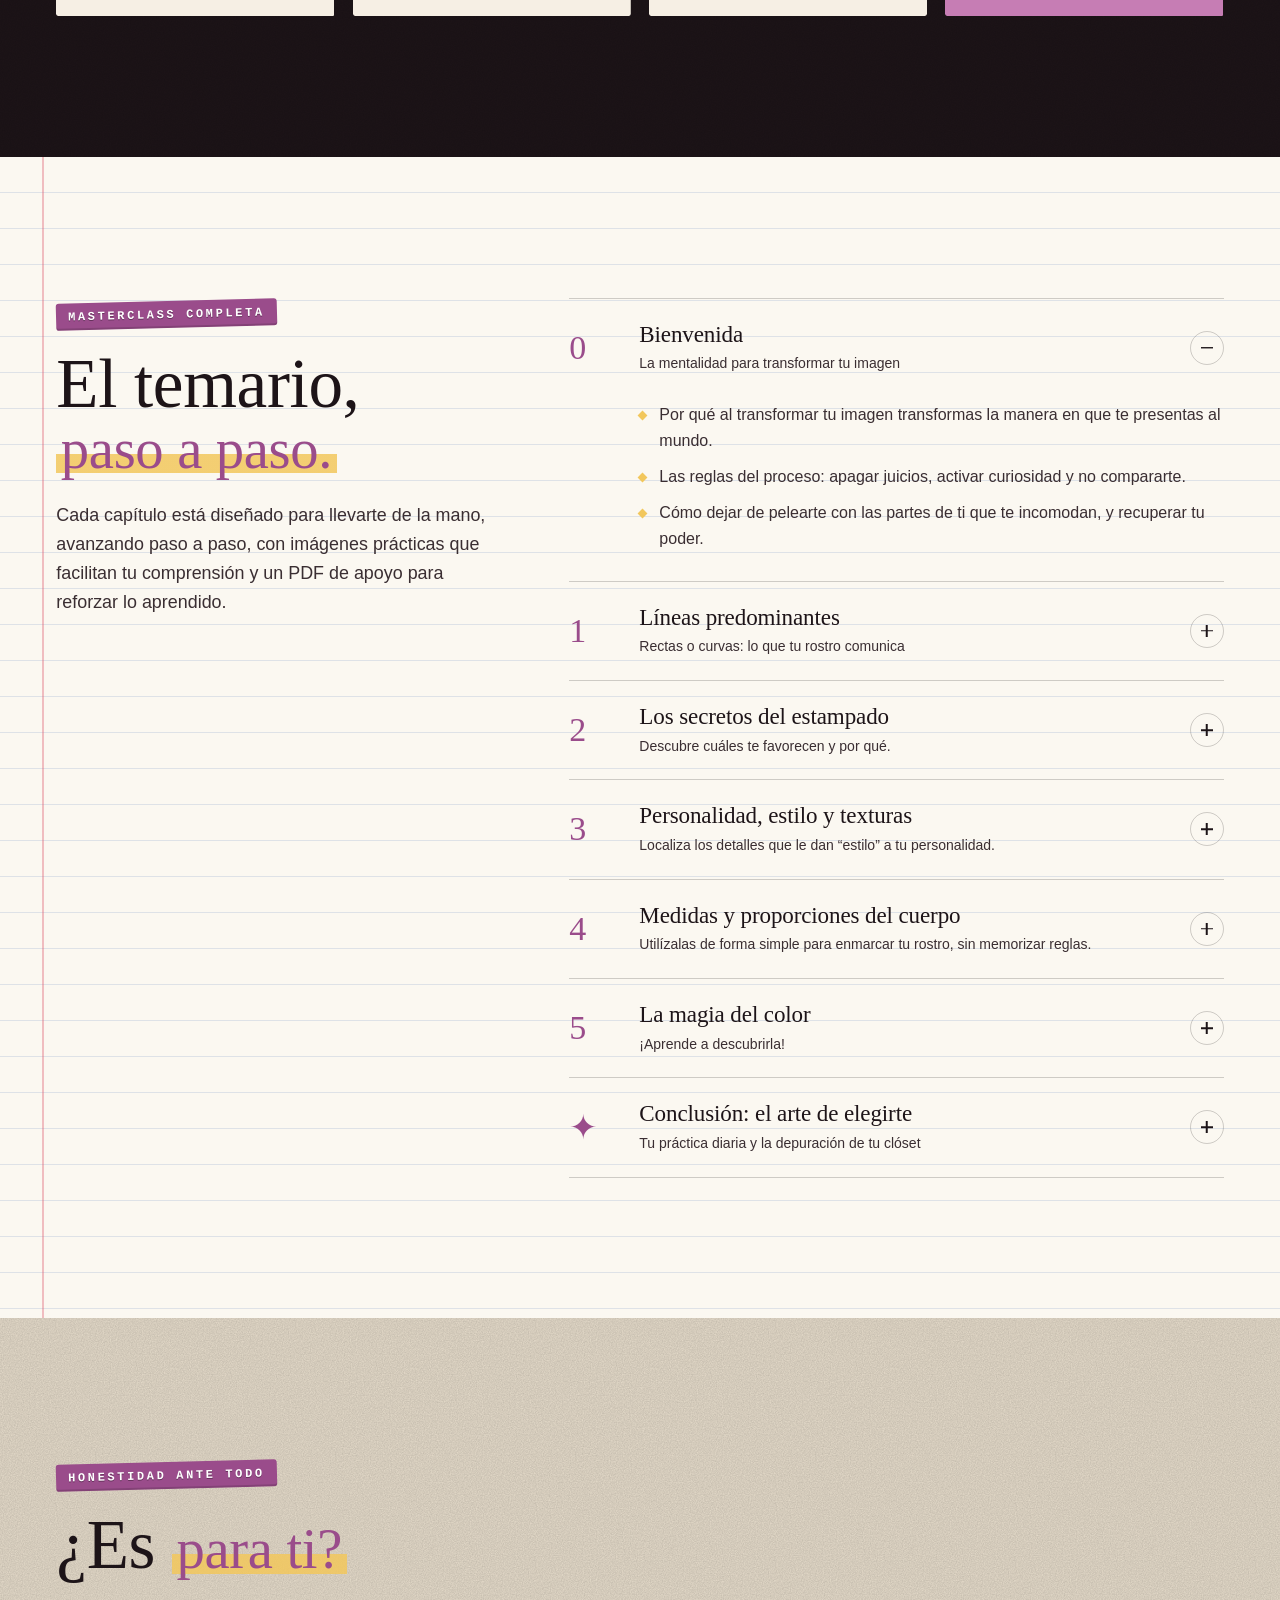
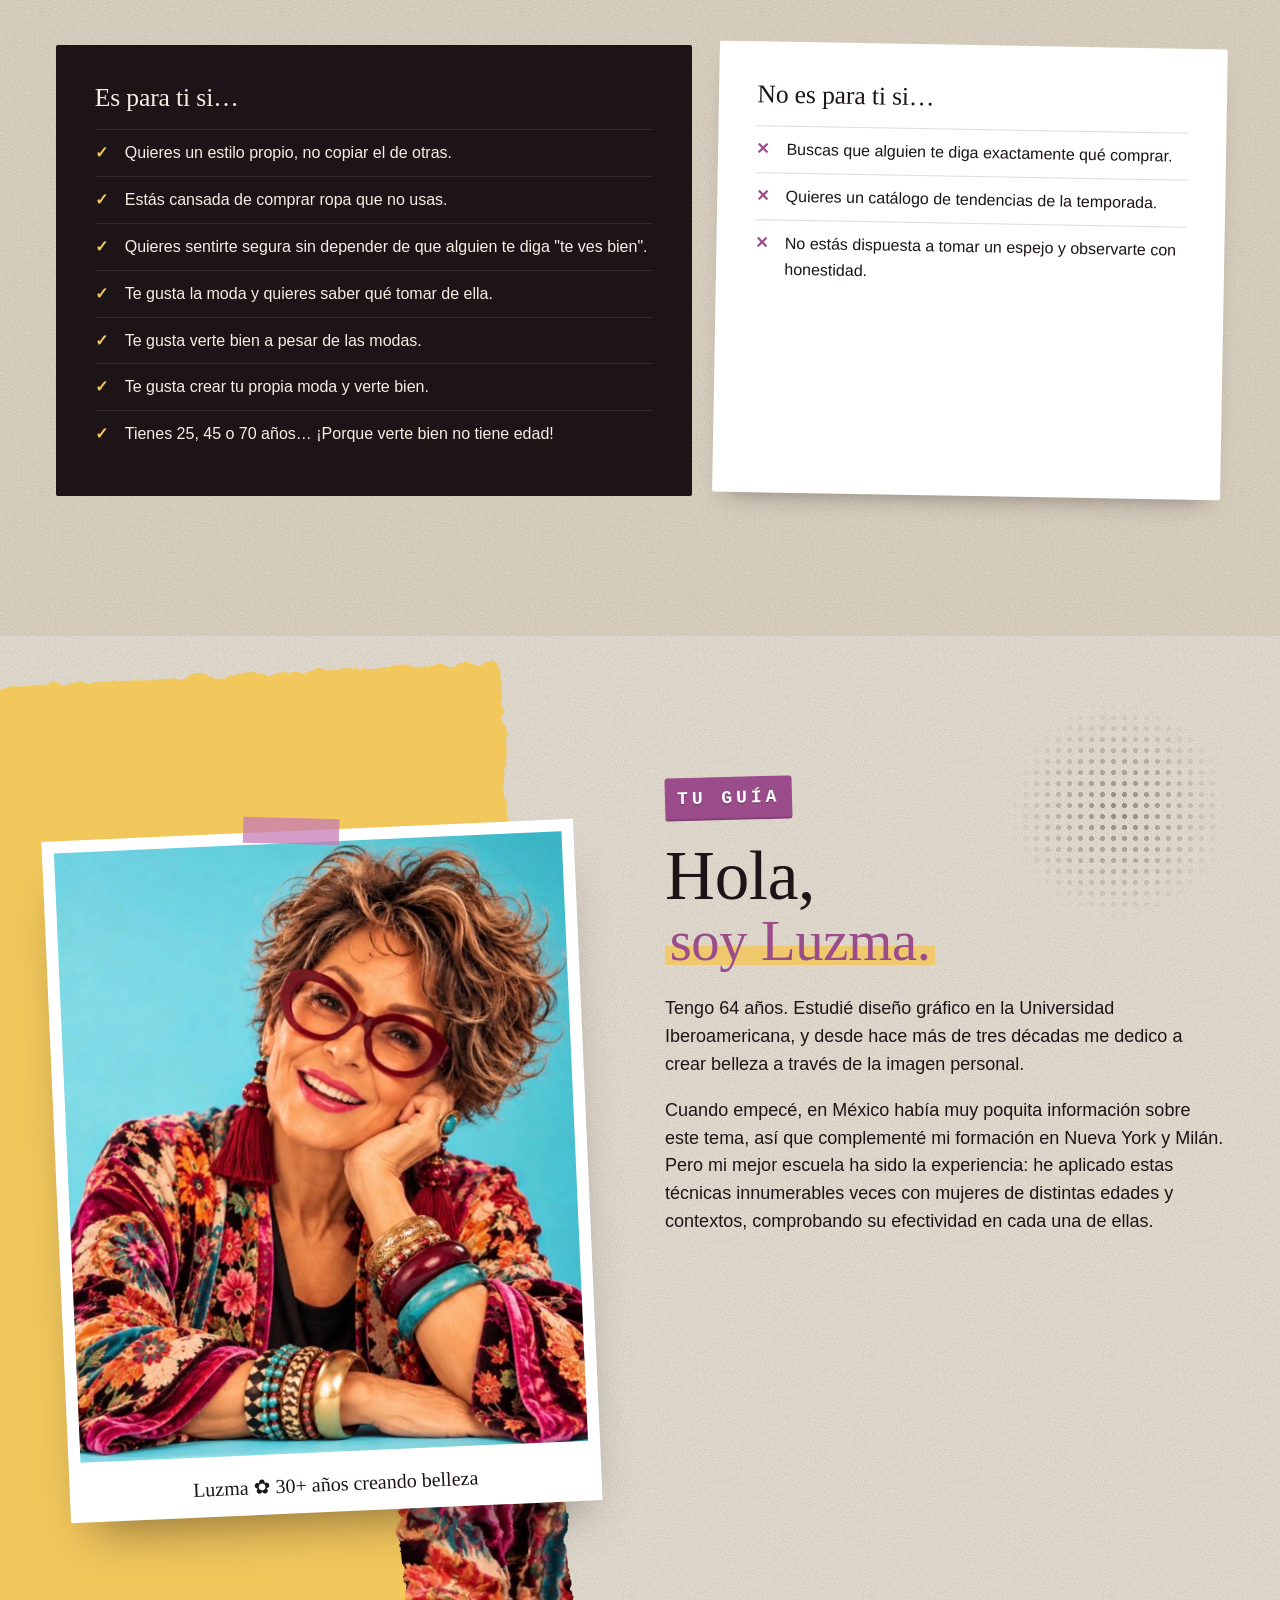
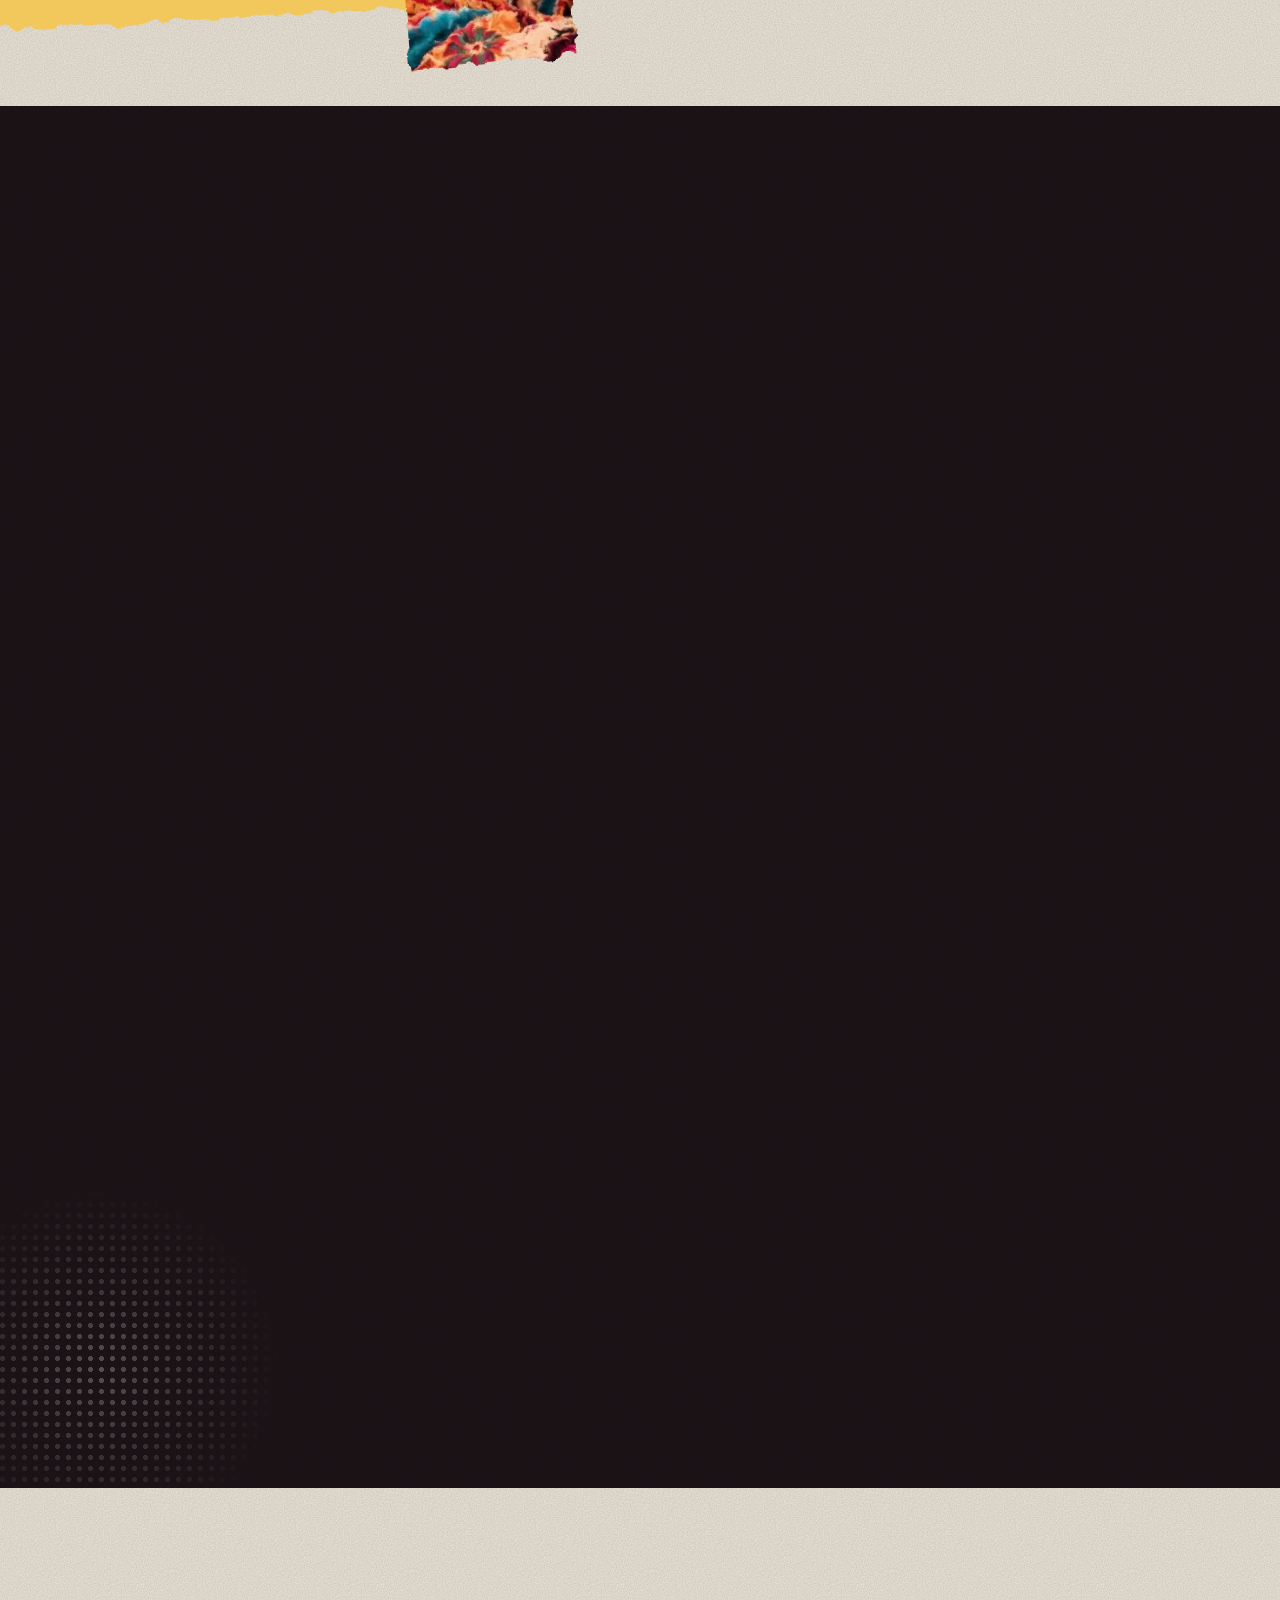
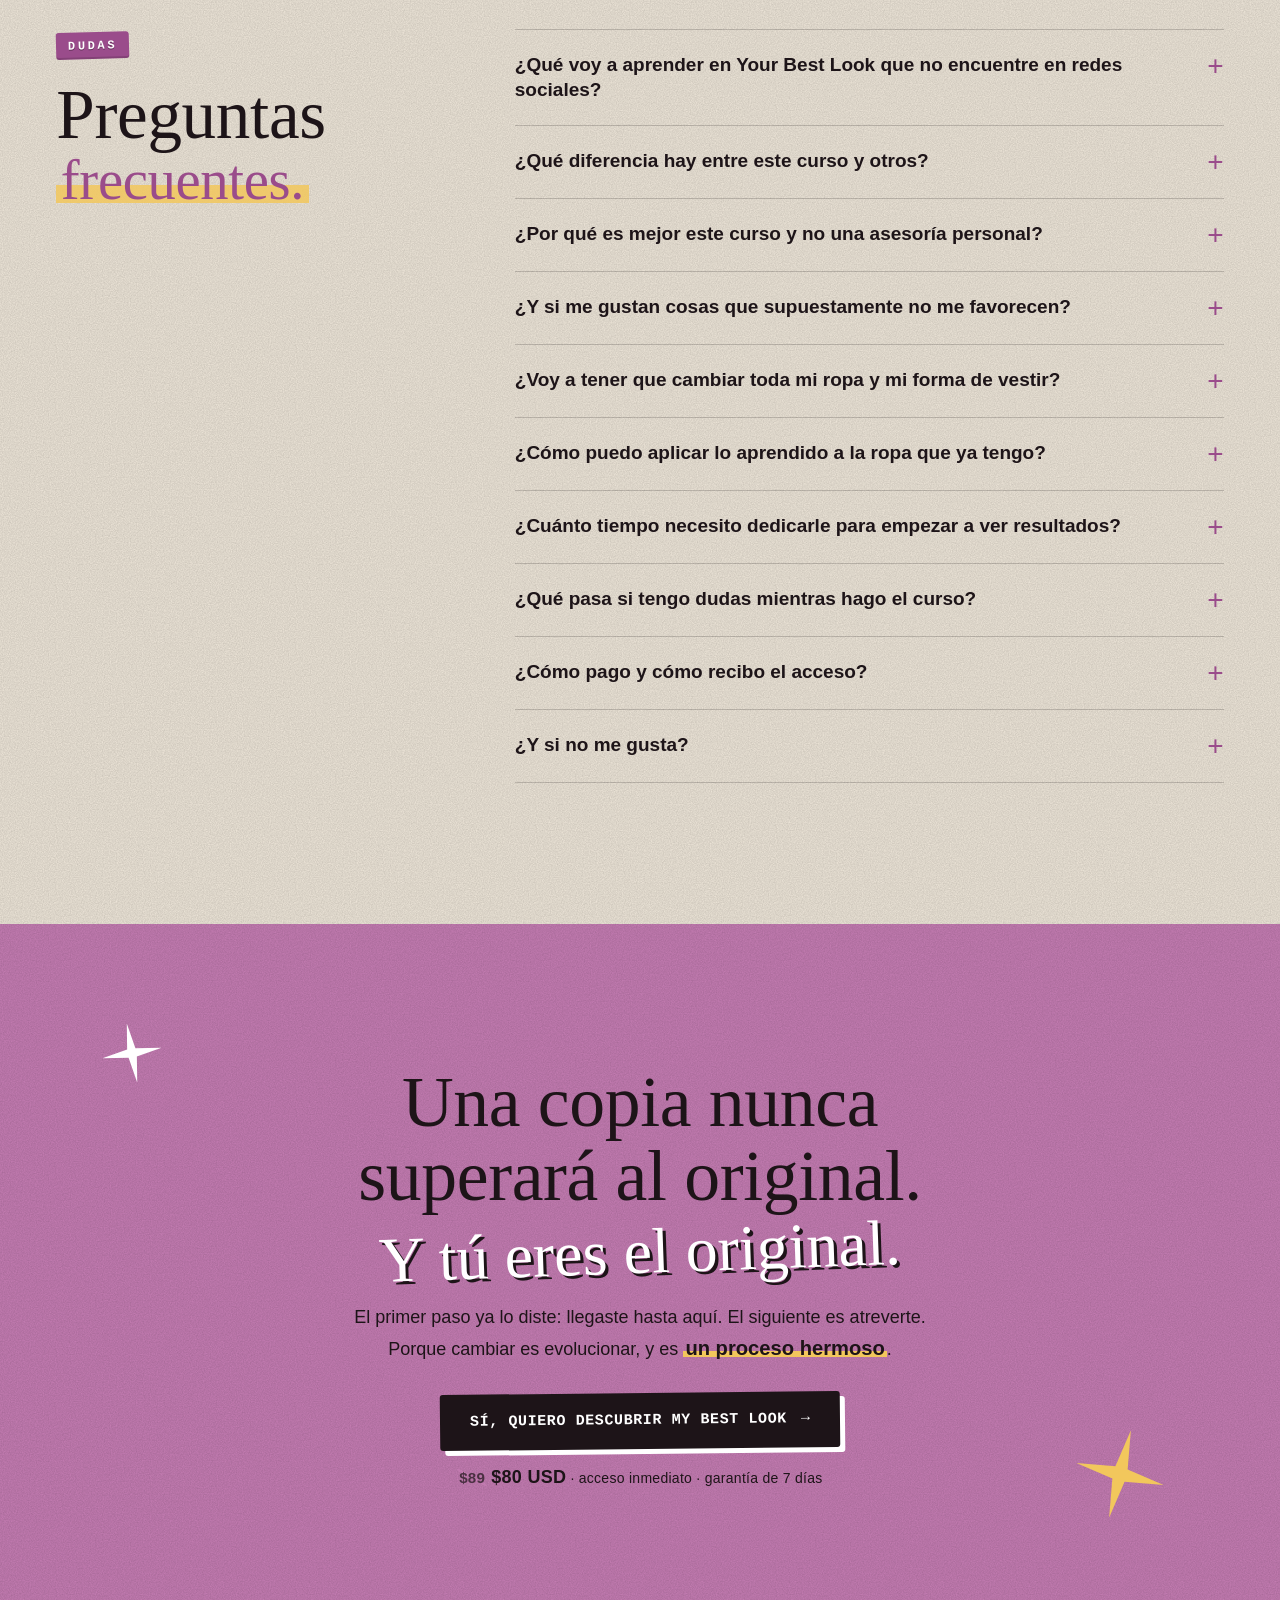
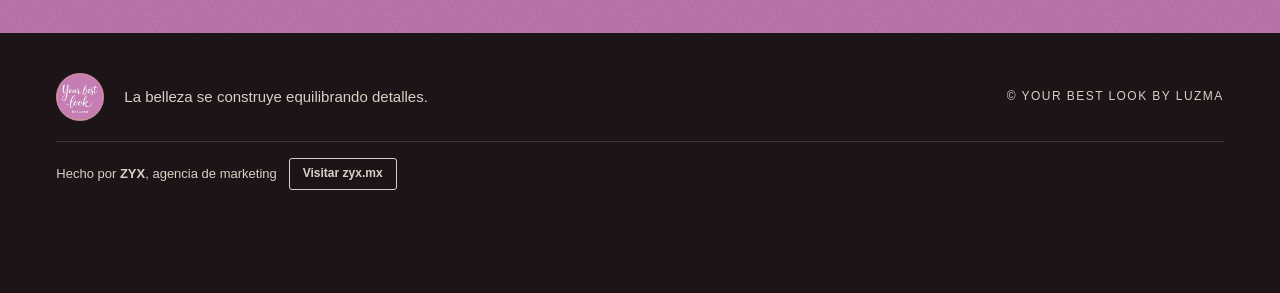
==== commit 3b290ef4: "VSL nuevo de Vimeo (1245707054) limpio y en bucle en todas las páginas Co-Authored-By: Claude Opus 5" ====
--- a/index.html
+++ b/index.html
@@ -121,7 +121,7 @@
 <footer class="footer"><div class="wrap"><img src="shared/logo.png" alt="" width="48" height="48" loading="lazy"><p>La belleza se construye equilibrando detalles.</p><p class="footer__c">© Your Best Look by Luzma</p><div class="zyx"><span>Hecho por <b>ZYX</b>, agencia de marketing</span><a href="https://zyx.mx" target="_blank" rel="noopener">Visitar zyx.mx</a></div></div></footer>
 <div class="sticky-cta"><div class="t"><b>Your Best Look</b><s class="was-inline" data-price-before>$89</s> <span data-price>$80 USD</span></div><a class="btn" data-checkout href="#">Quiero mi Best Look</a></div>
 
-<script src="assets/config.js"></script>
+<script src="assets/config.js?v=6"></script>
 <script src="assets/app.js"></script>
 <script src="shared/fx.js"></script><script src="shared/art.js"></script>
 </body>
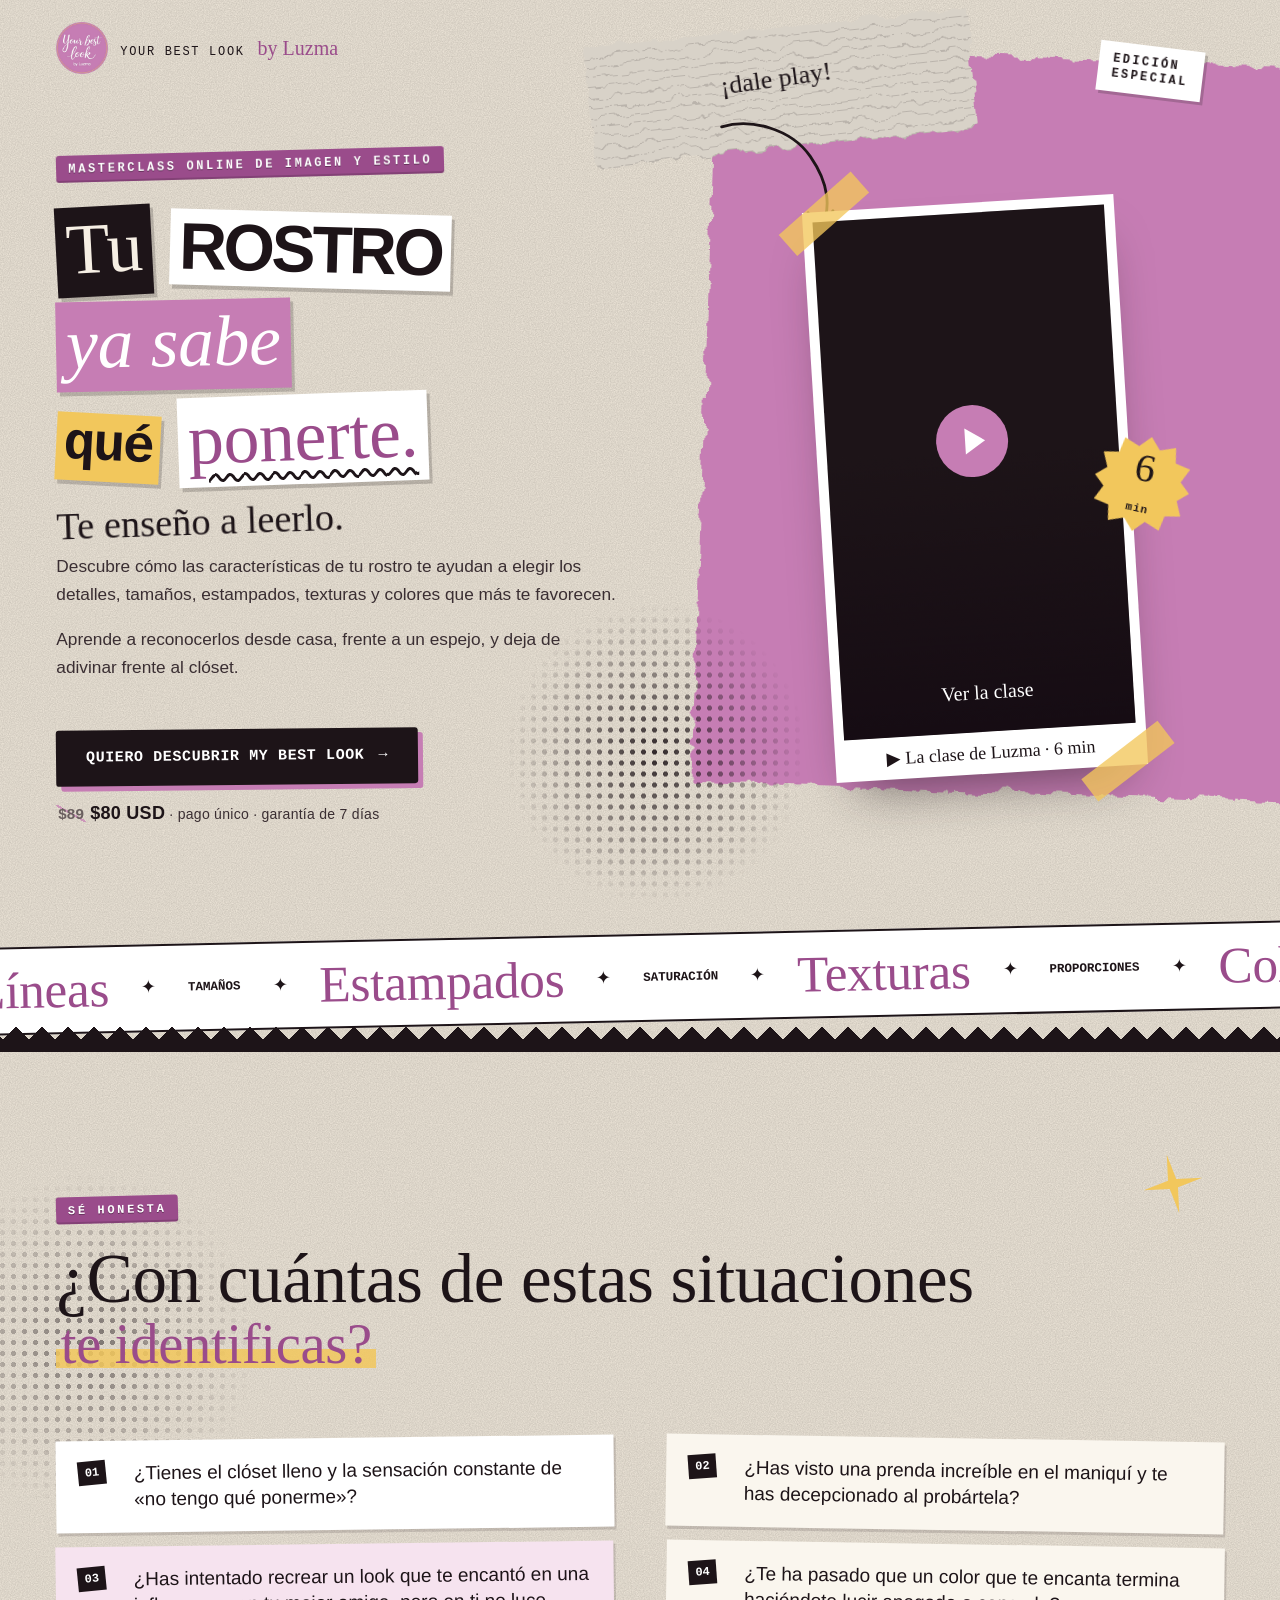
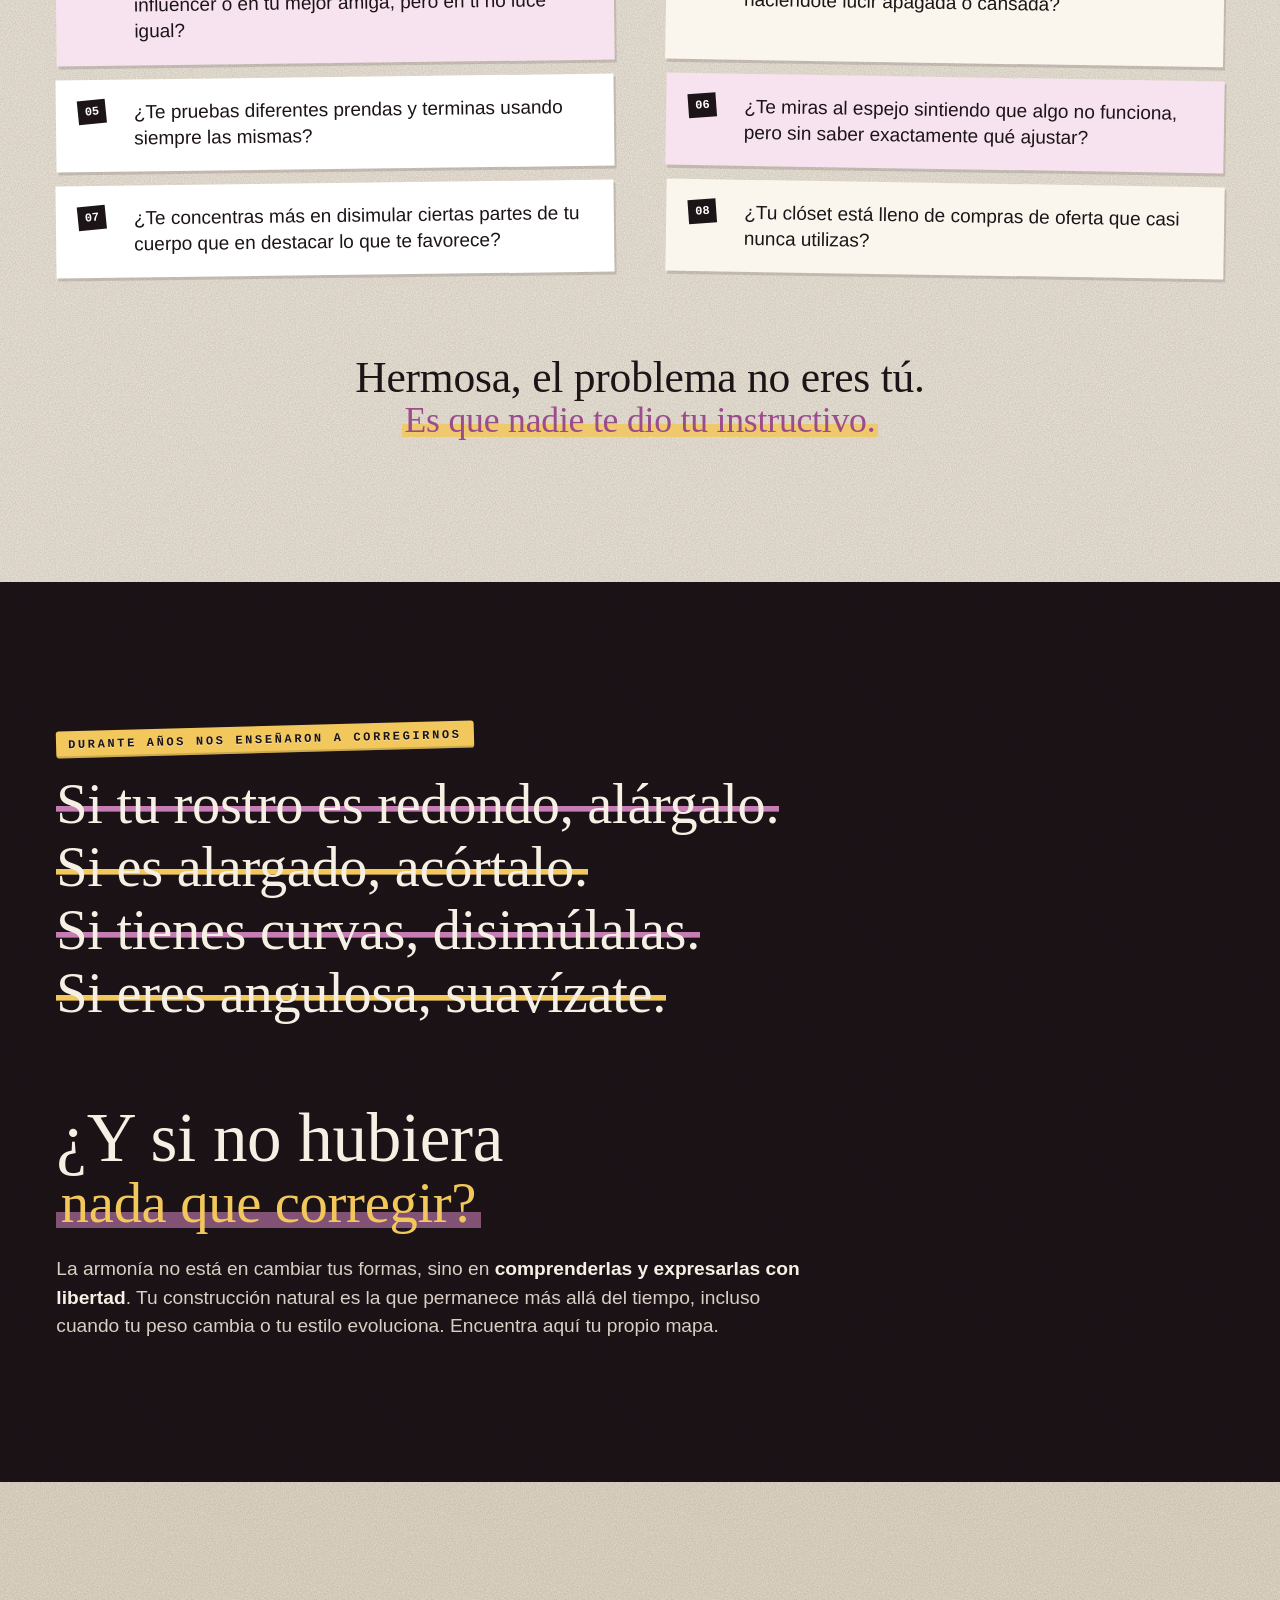
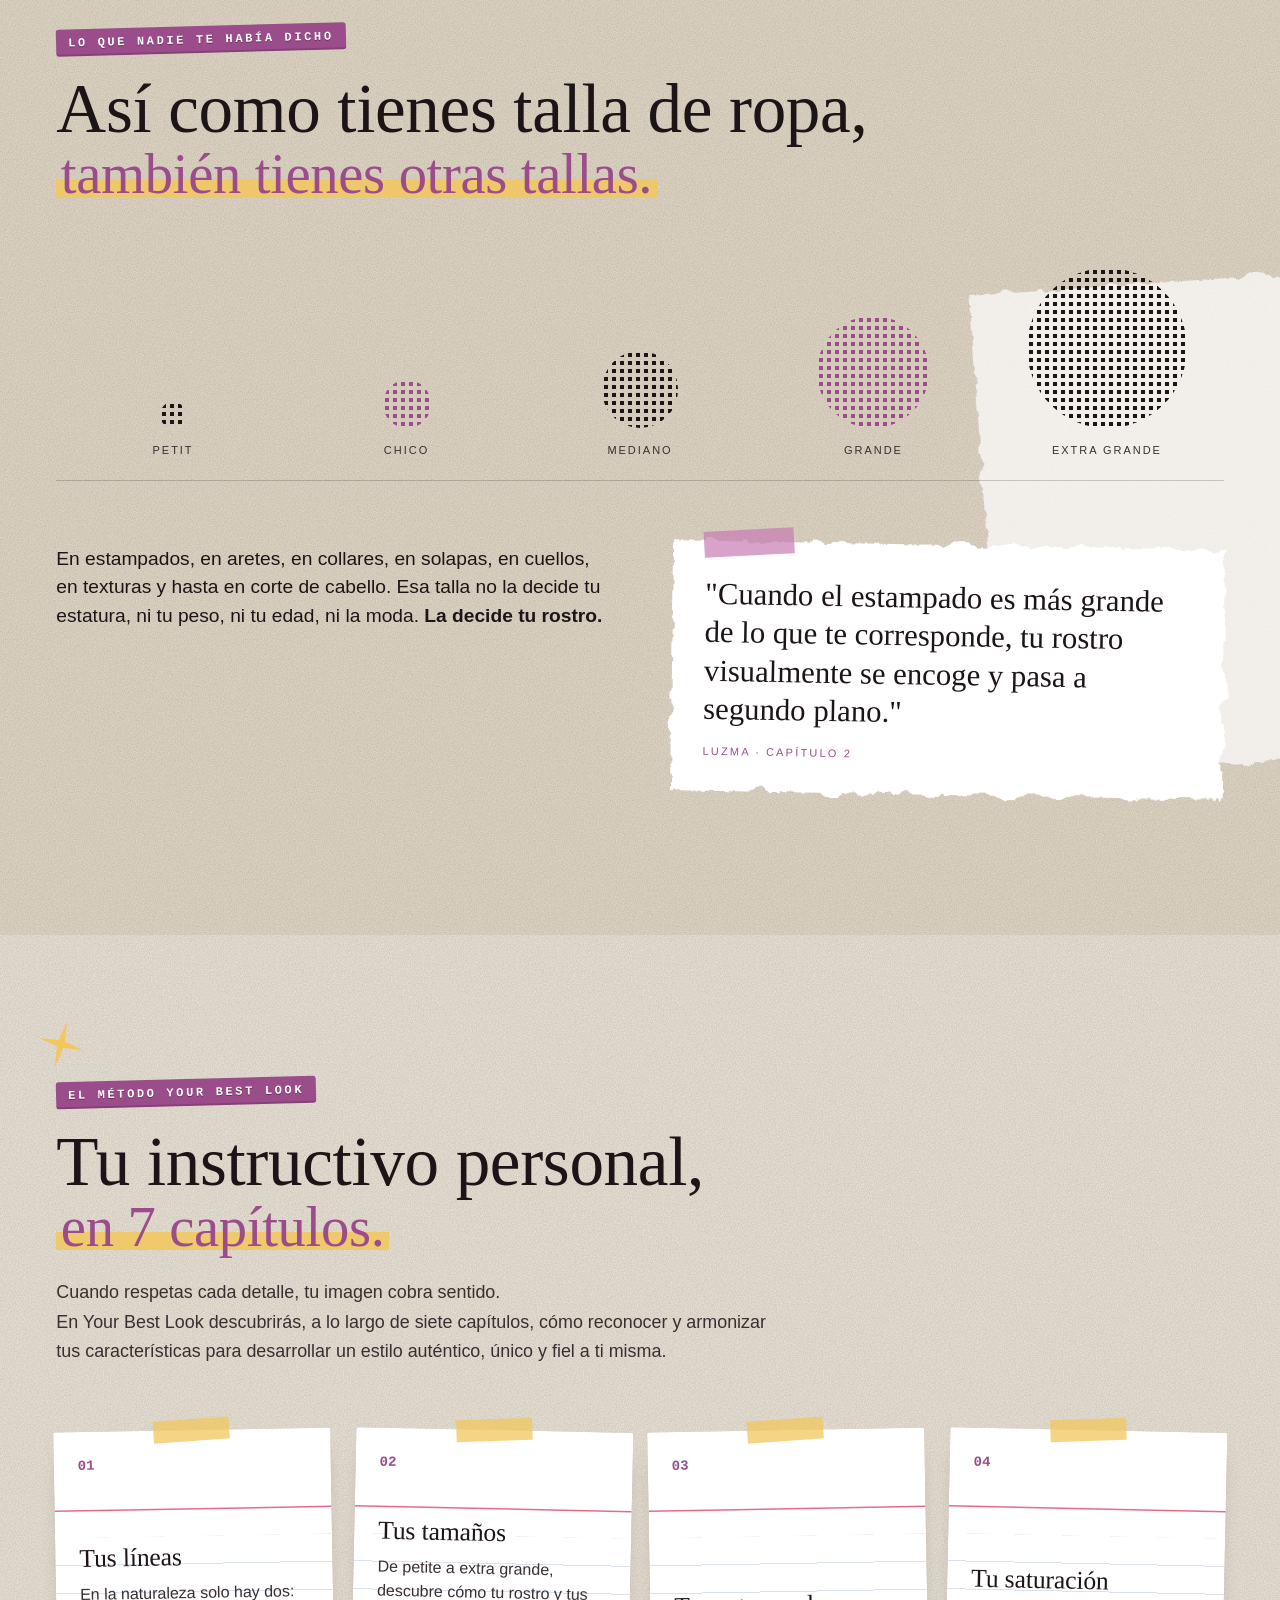
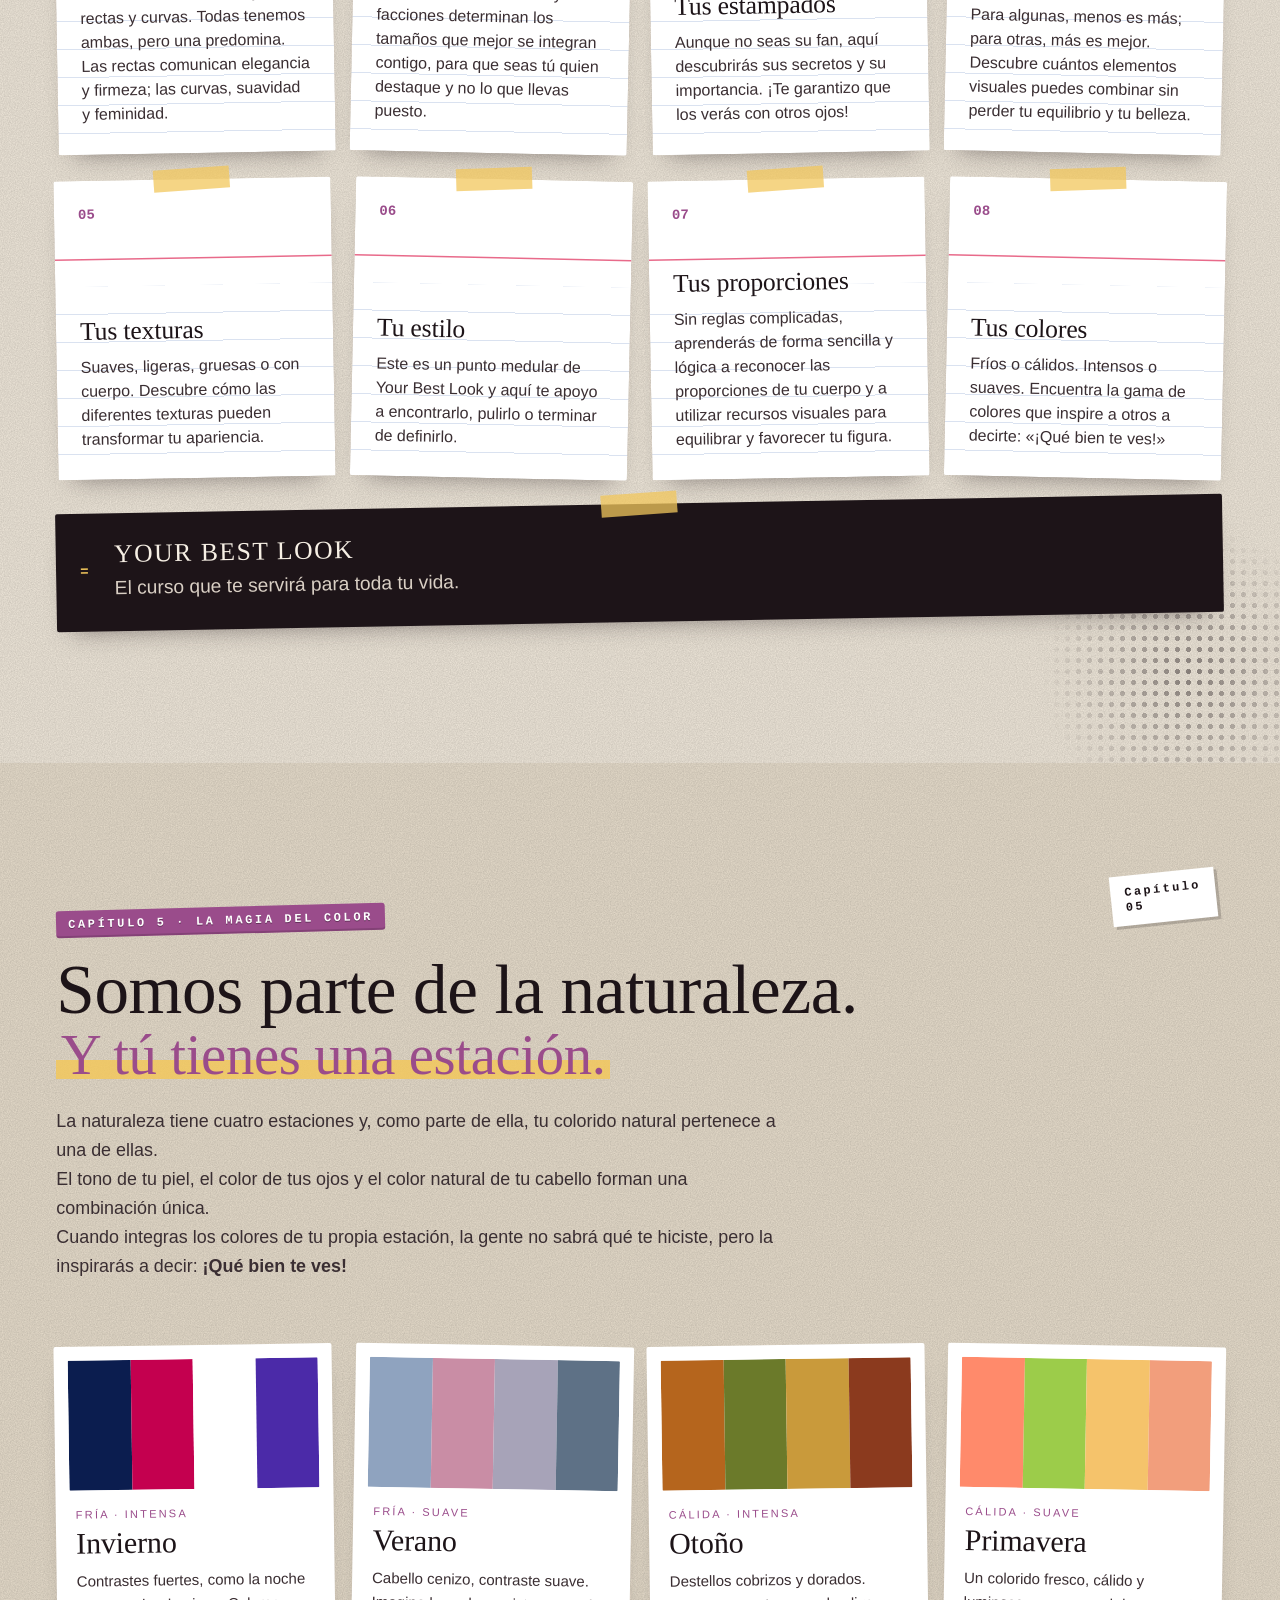
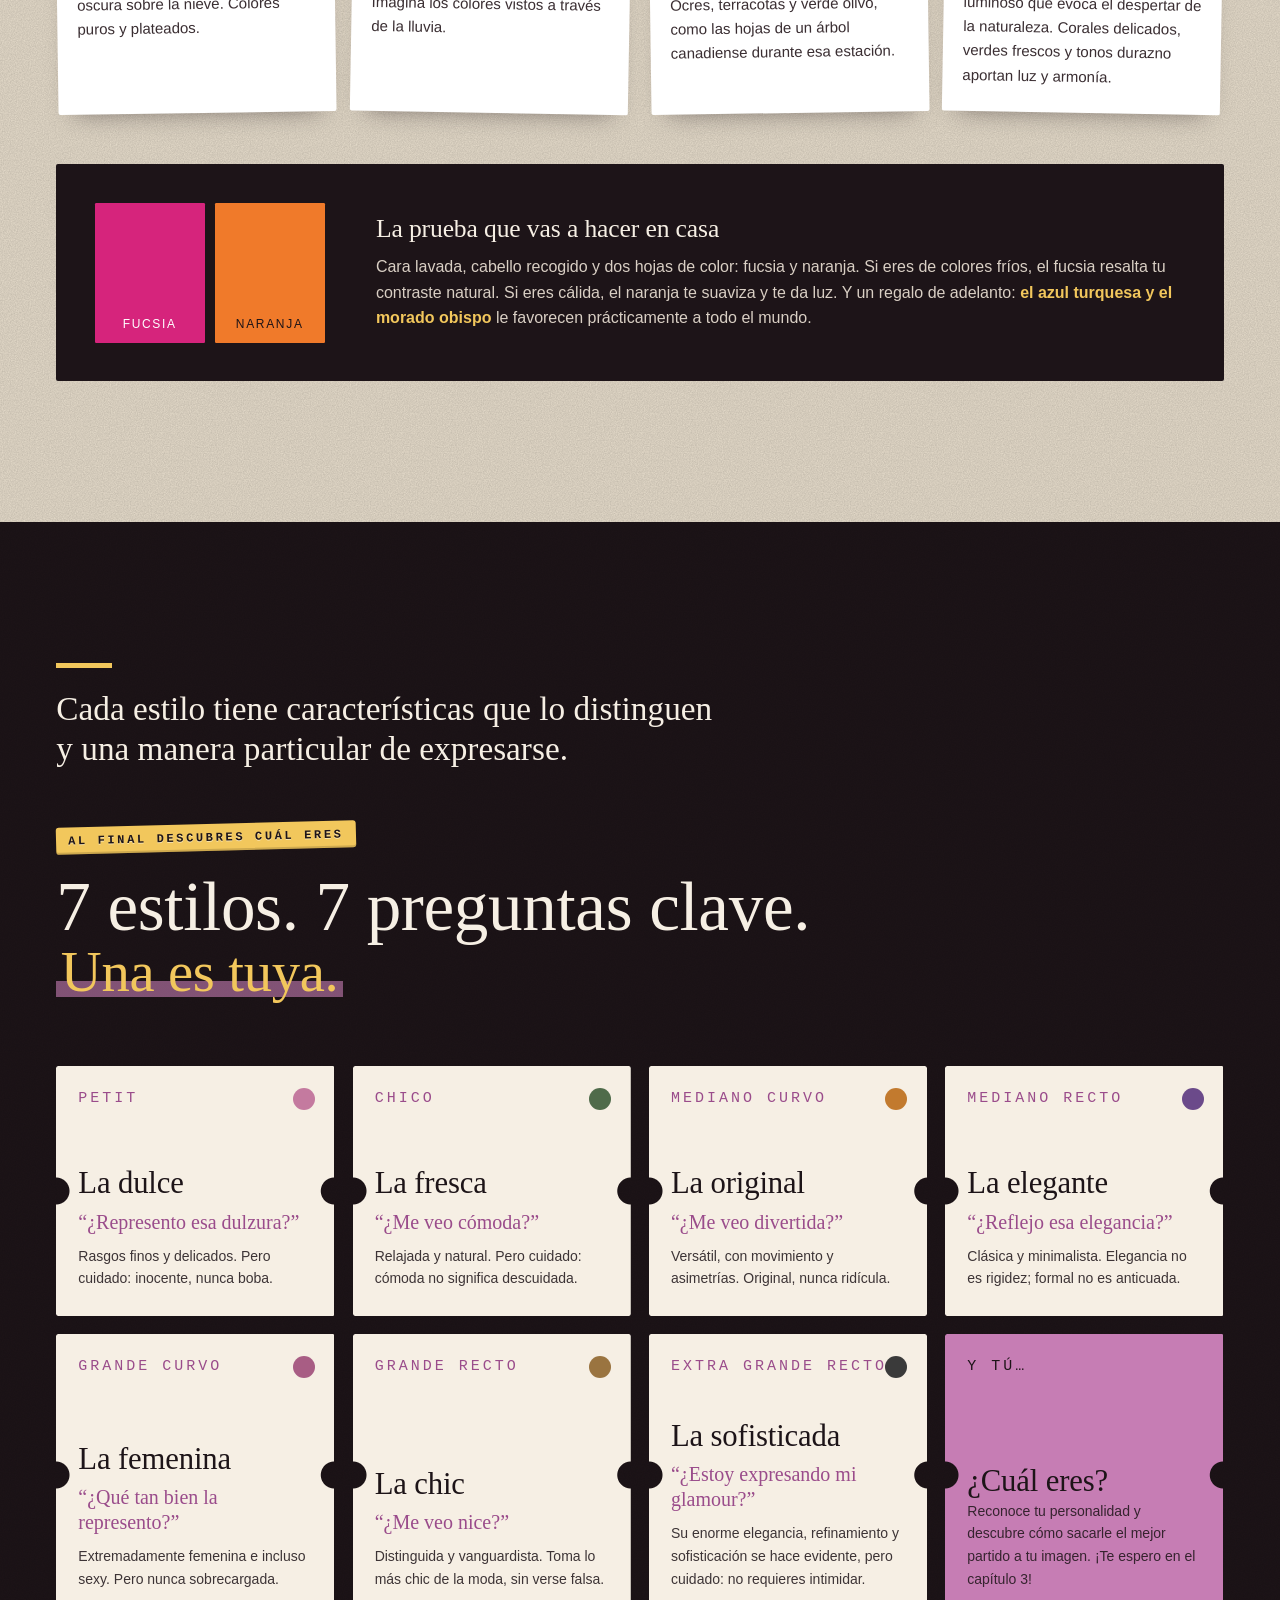
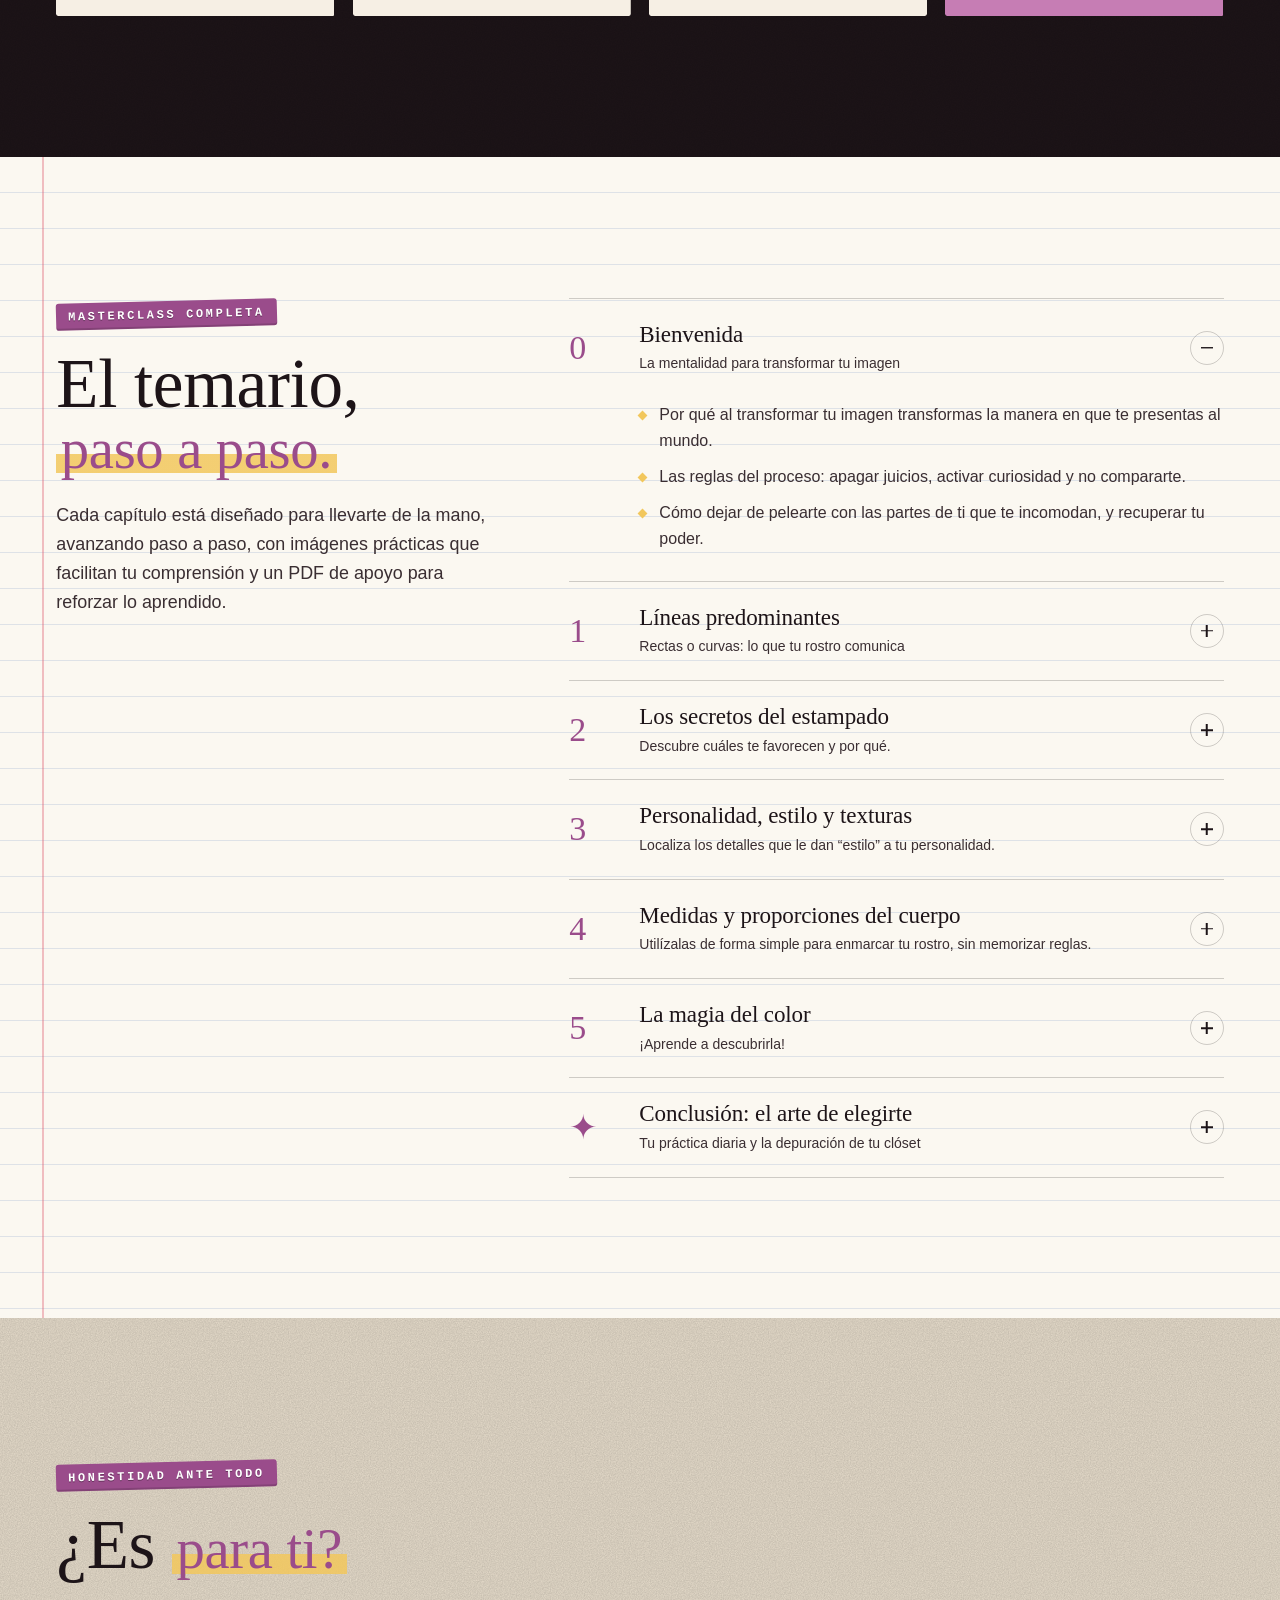
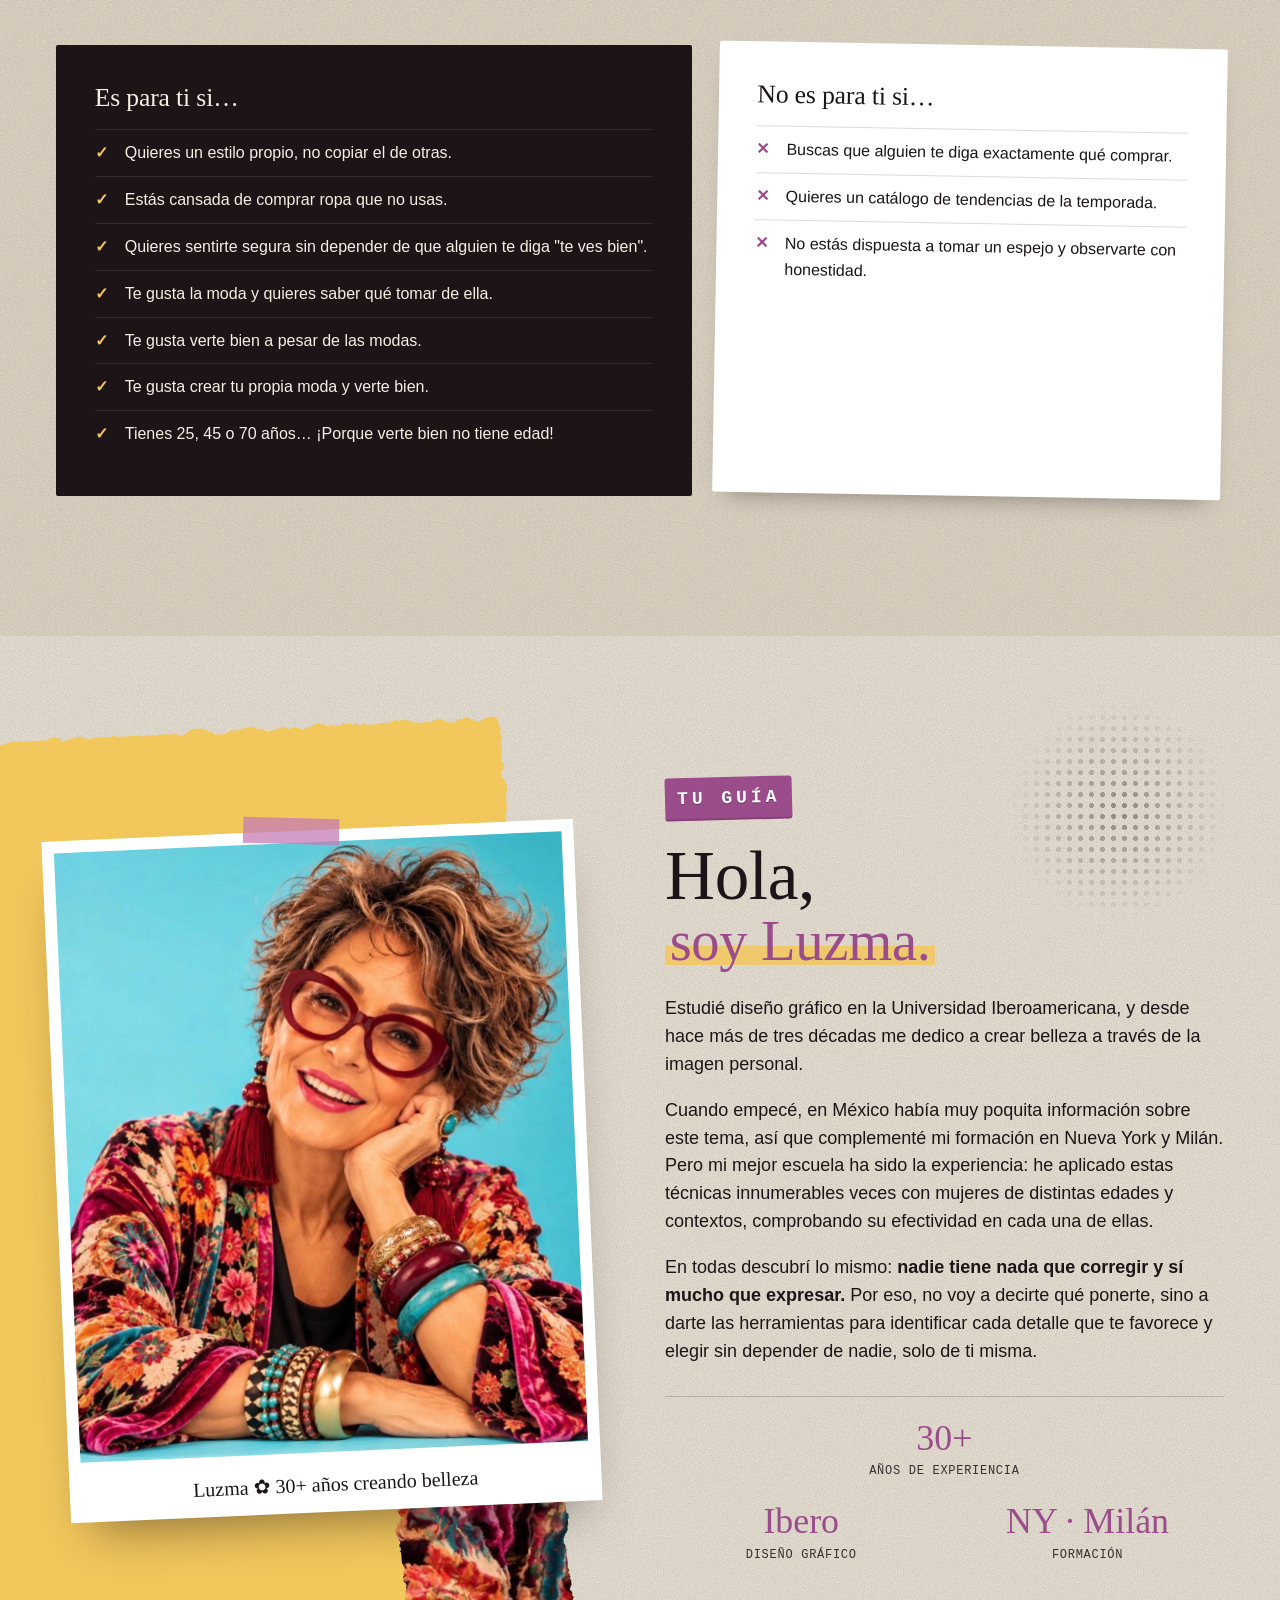
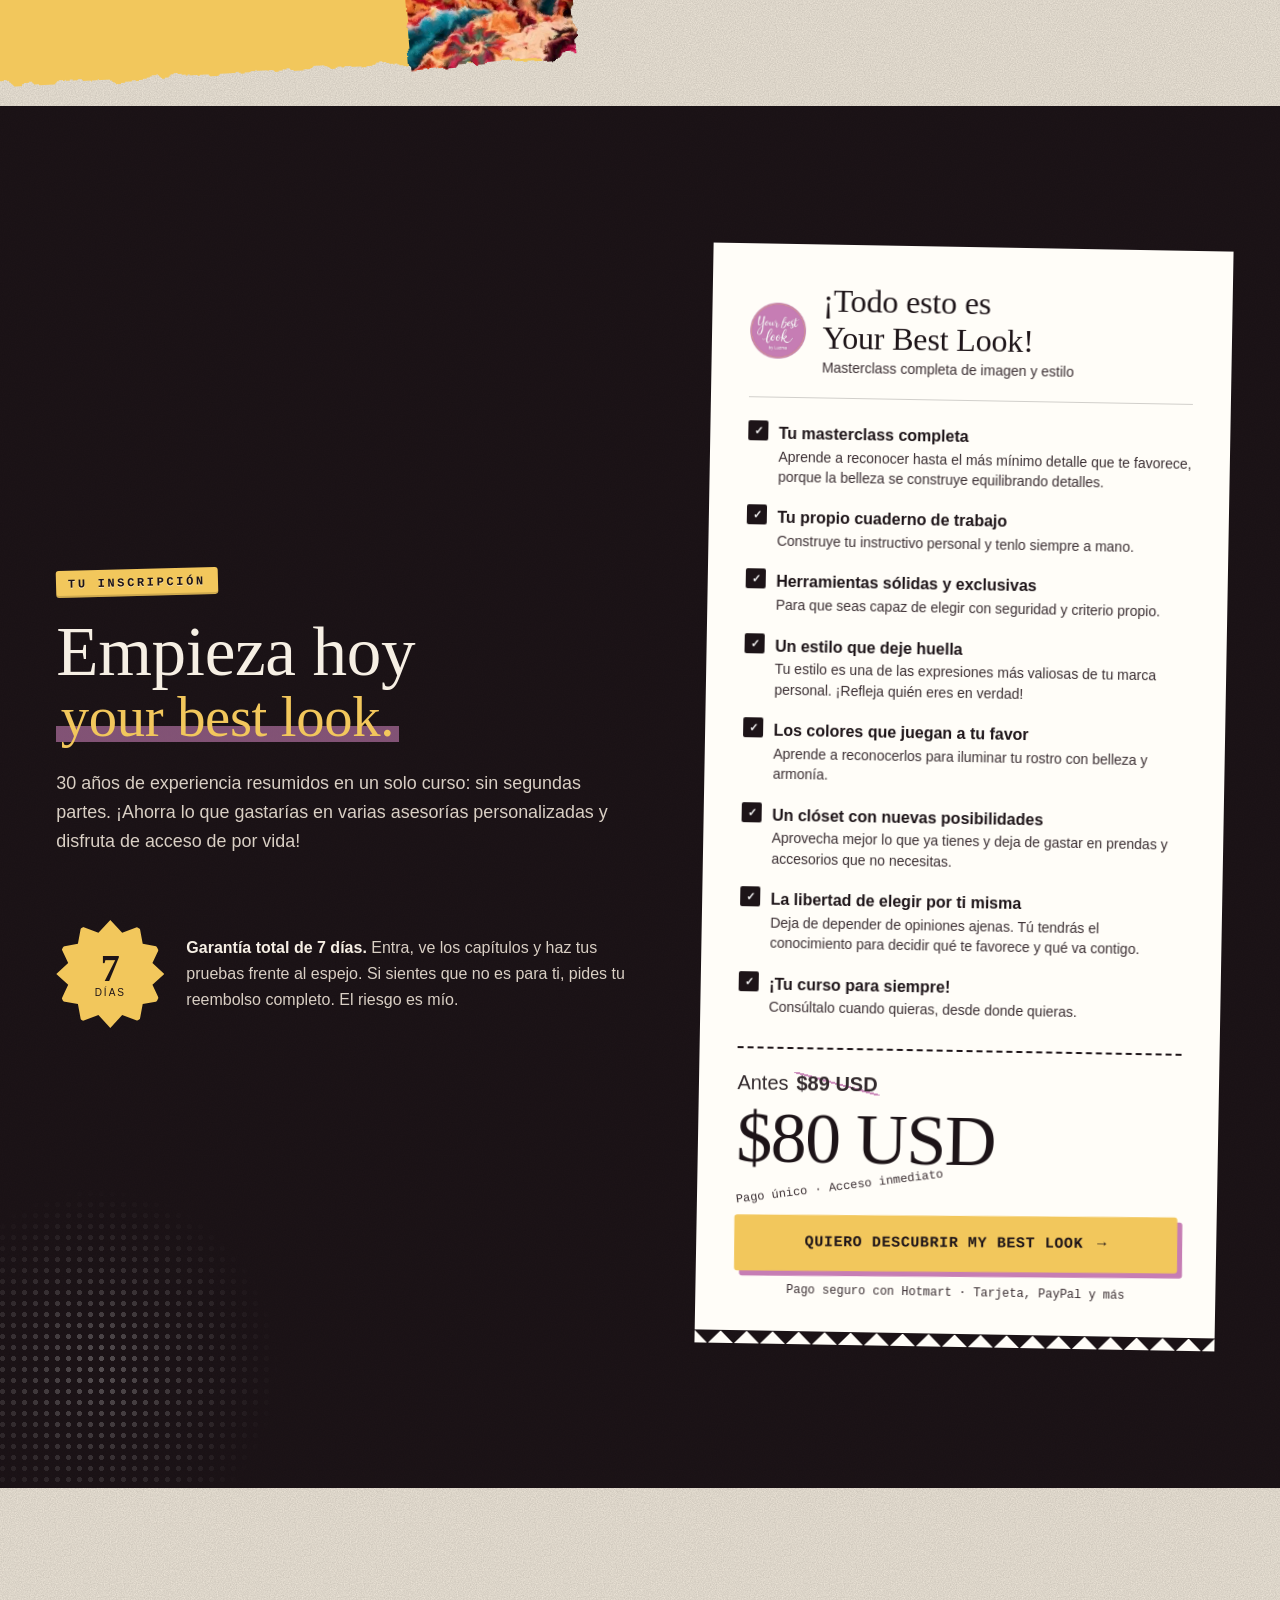
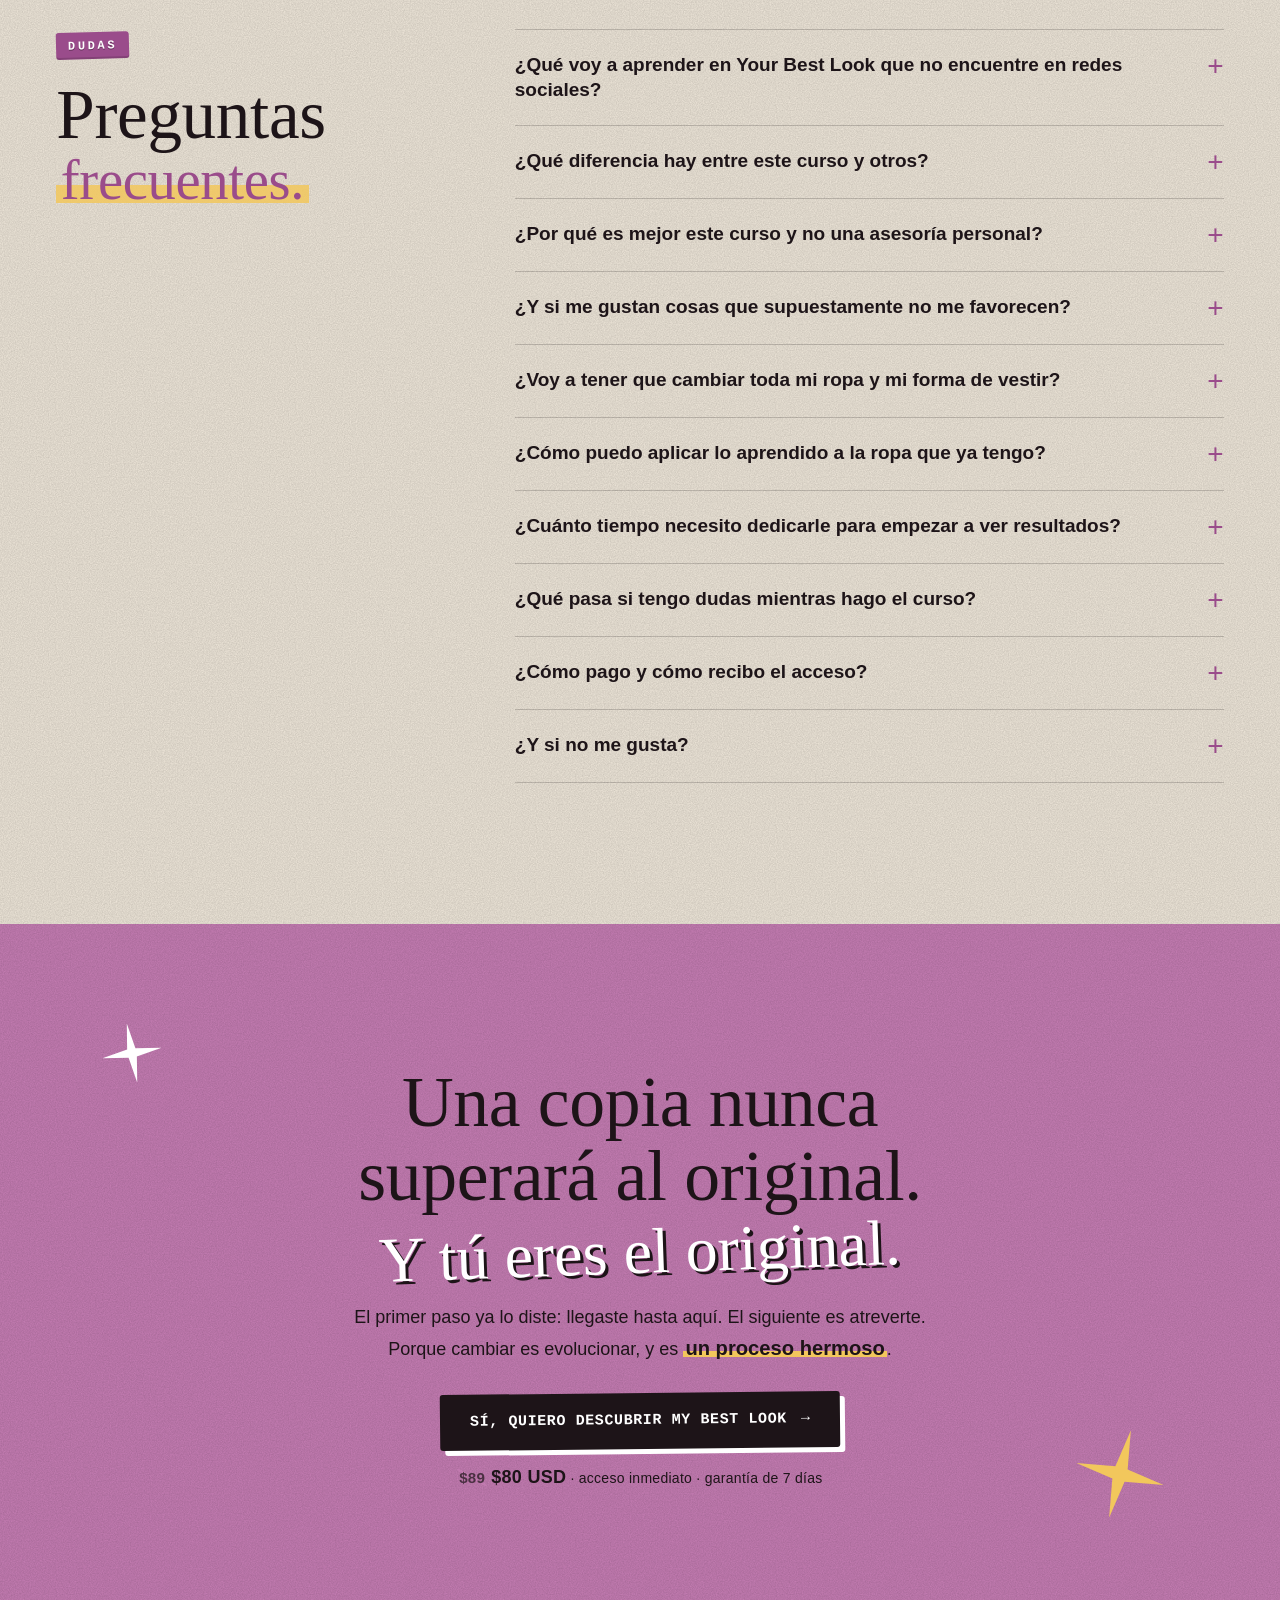
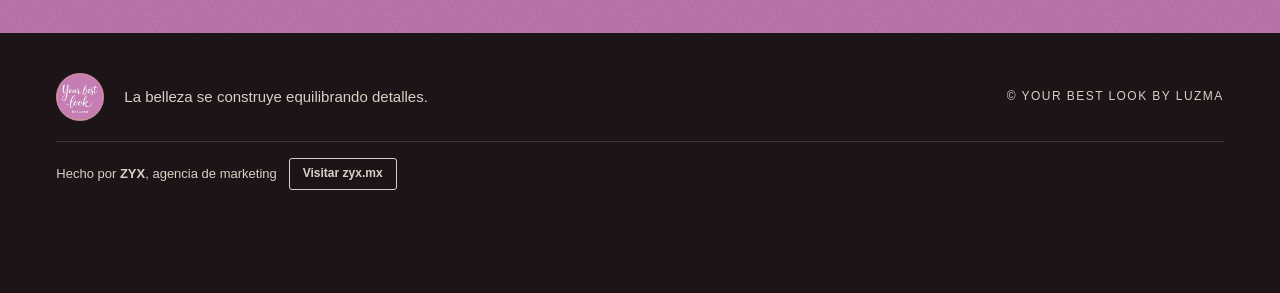
==== commit beb60b56: "Quiz nuevo: personalidad de tu rostro, nombre y análisis por fases; sin la edad de Luzma Co-Authored" ====
--- a/index.html
+++ b/index.html
@@ -98,7 +98,7 @@
 <section class="s luzma">
 <div class="sdeco" aria-hidden="true"><span class="paper p4" data-par=".06"></span><span class="paper p6"></span><span class="dots d4"></span></div>
 <div class="wrap">
-<div class="luzma__grid"><figure class="luzma__photo" data-r><img src="shared/img/luzma-color.webp" alt="Luzma, asesora de imagen" loading="lazy"></figure><div class="luzma__copy"><p class="kicker" data-r>Tu guía</p><h2 data-r>Hola, <em>soy Luzma.</em></h2><p data-r>Tengo 64 años. Estudié diseño gráfico en la Universidad Iberoamericana, y desde hace más de tres décadas me dedico a crear belleza a través de la imagen personal.</p><p data-r>Cuando empecé, en México había muy poquita información sobre este tema, así que complementé mi formación en Nueva York y Milán. Pero mi mejor escuela ha sido la experiencia: he aplicado estas técnicas innumerables veces con mujeres de distintas edades y contextos, comprobando su efectividad en cada una de ellas.</p><p data-r>En todas descubrí lo mismo: <b>nadie tiene nada que corregir y sí mucho que expresar.</b> Por eso, no voy a decirte qué ponerte, sino a darte las herramientas para identificar cada detalle que te favorece y elegir sin depender de nadie, solo de ti misma.</p><dl class="creds" data-r><div><dt>30+</dt><dd>años de experiencia</dd></div><div><dt>Ibero</dt><dd>diseño gráfico</dd></div><div><dt>NY · Milán</dt><dd>formación</dd></div></dl></div></div>
+<div class="luzma__grid"><figure class="luzma__photo" data-r><img src="shared/img/luzma-color.webp" alt="Luzma, asesora de imagen" loading="lazy"></figure><div class="luzma__copy"><p class="kicker" data-r>Tu guía</p><h2 data-r>Hola, <em>soy Luzma.</em></h2><p data-r>Estudié diseño gráfico en la Universidad Iberoamericana, y desde hace más de tres décadas me dedico a crear belleza a través de la imagen personal.</p><p data-r>Cuando empecé, en México había muy poquita información sobre este tema, así que complementé mi formación en Nueva York y Milán. Pero mi mejor escuela ha sido la experiencia: he aplicado estas técnicas innumerables veces con mujeres de distintas edades y contextos, comprobando su efectividad en cada una de ellas.</p><p data-r>En todas descubrí lo mismo: <b>nadie tiene nada que corregir y sí mucho que expresar.</b> Por eso, no voy a decirte qué ponerte, sino a darte las herramientas para identificar cada detalle que te favorece y elegir sin depender de nadie, solo de ti misma.</p><dl class="creds" data-r><div><dt>30+</dt><dd>años de experiencia</dd></div><div><dt>Ibero</dt><dd>diseño gráfico</dd></div><div><dt>NY · Milán</dt><dd>formación</dd></div></dl></div></div>
 </div>
 </section>
 <section class="s offer" data-tone="dark">
